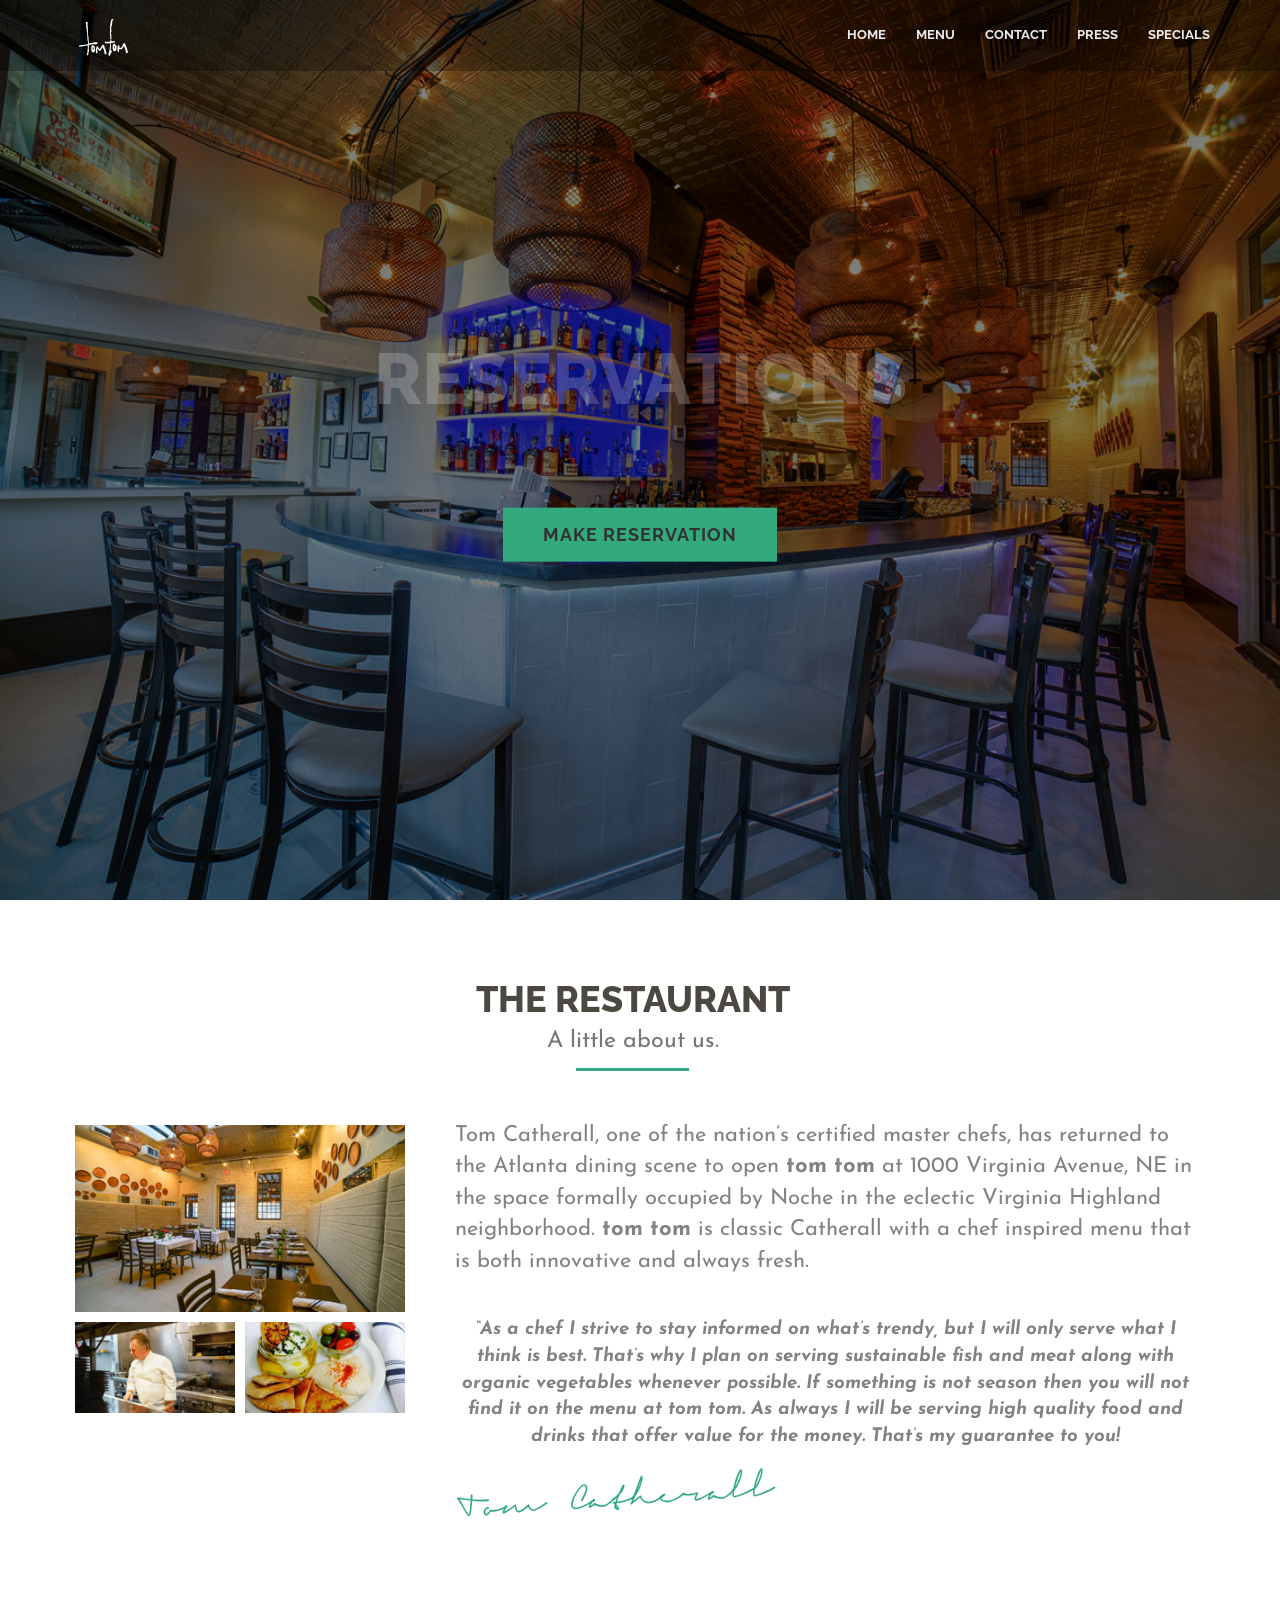
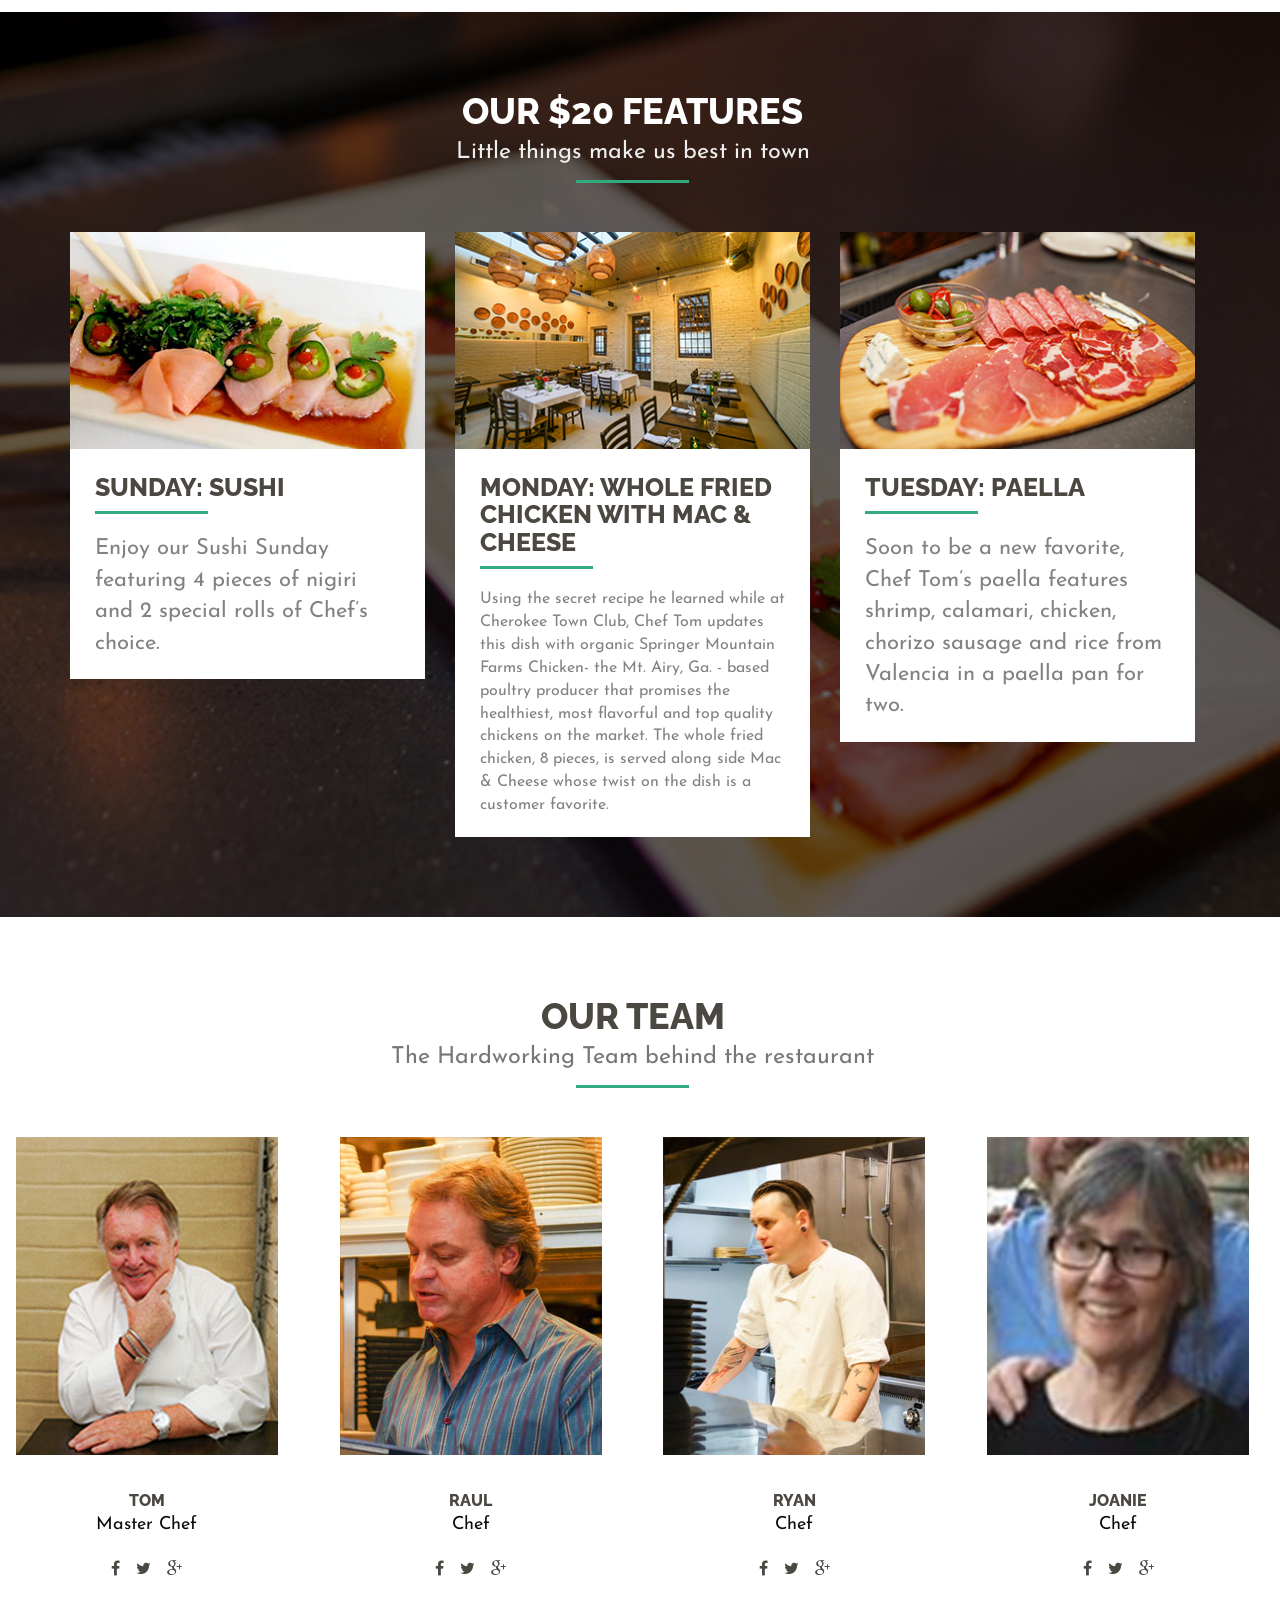
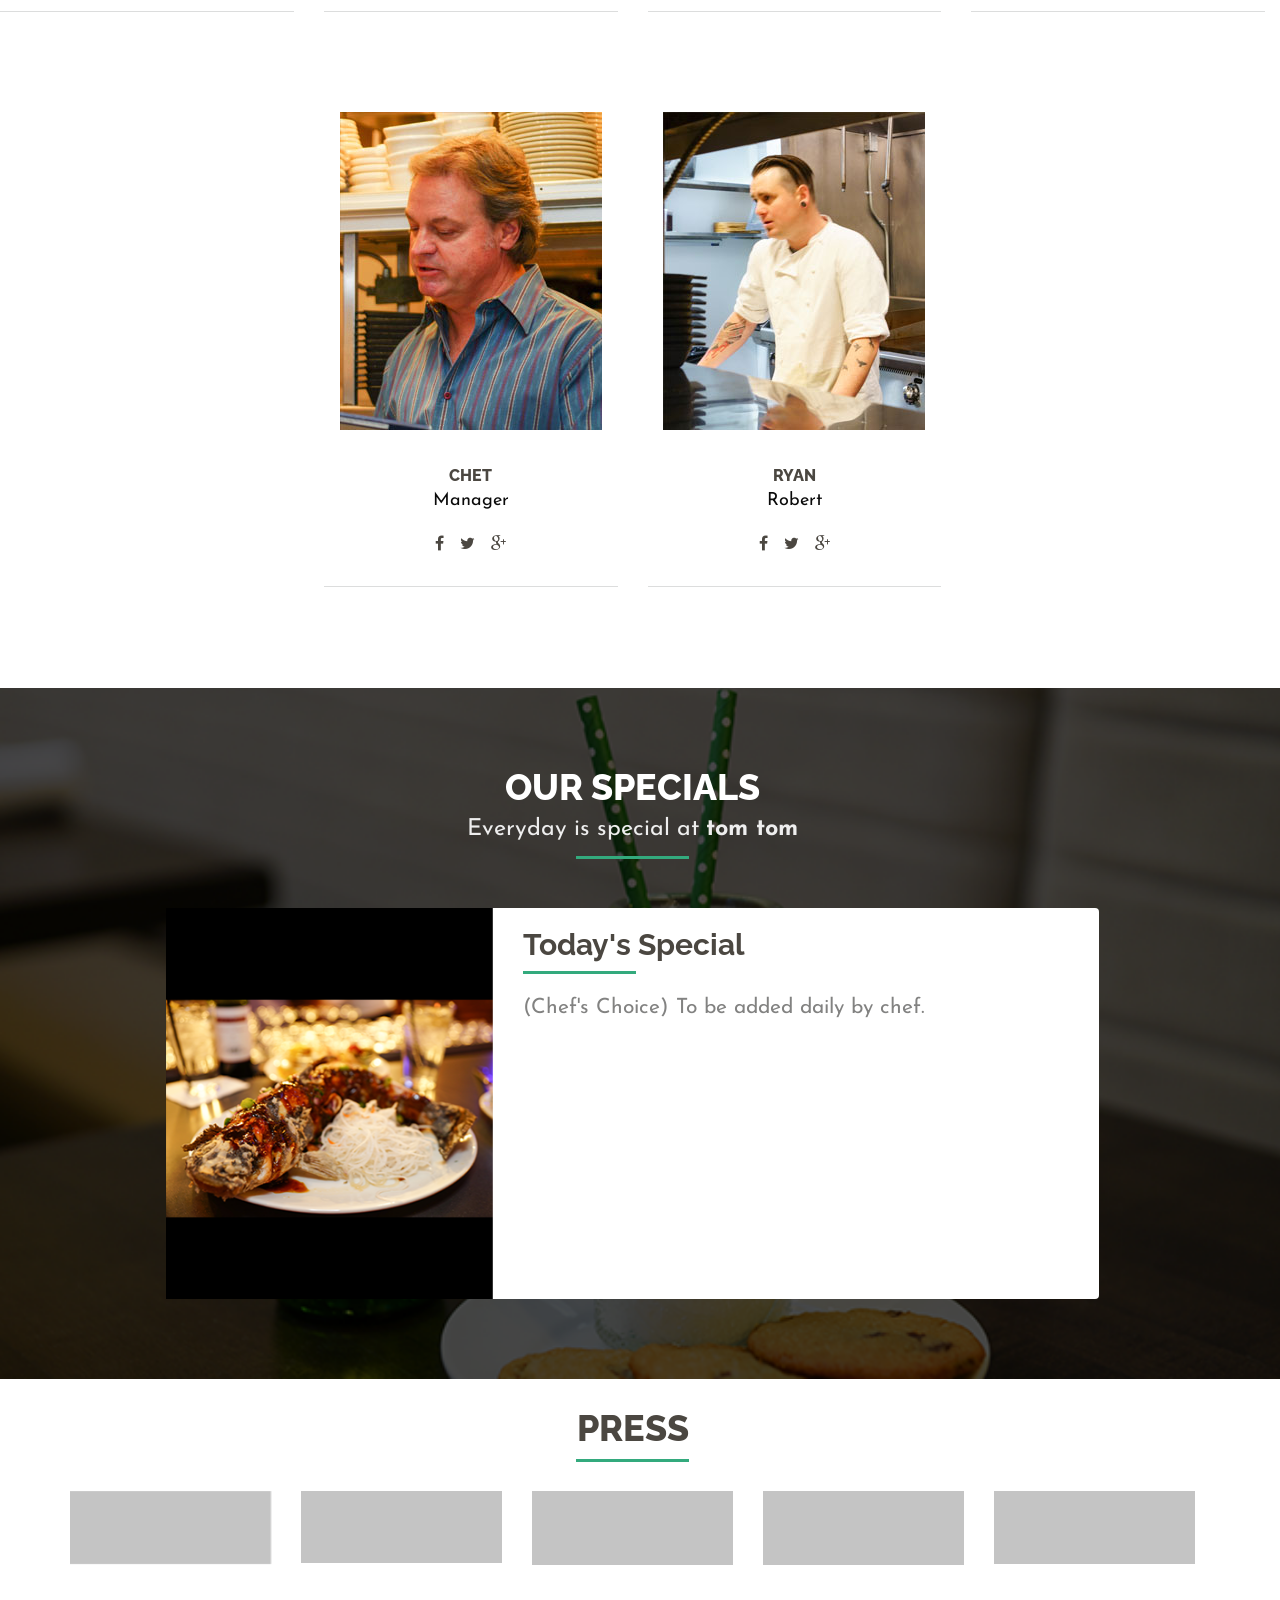
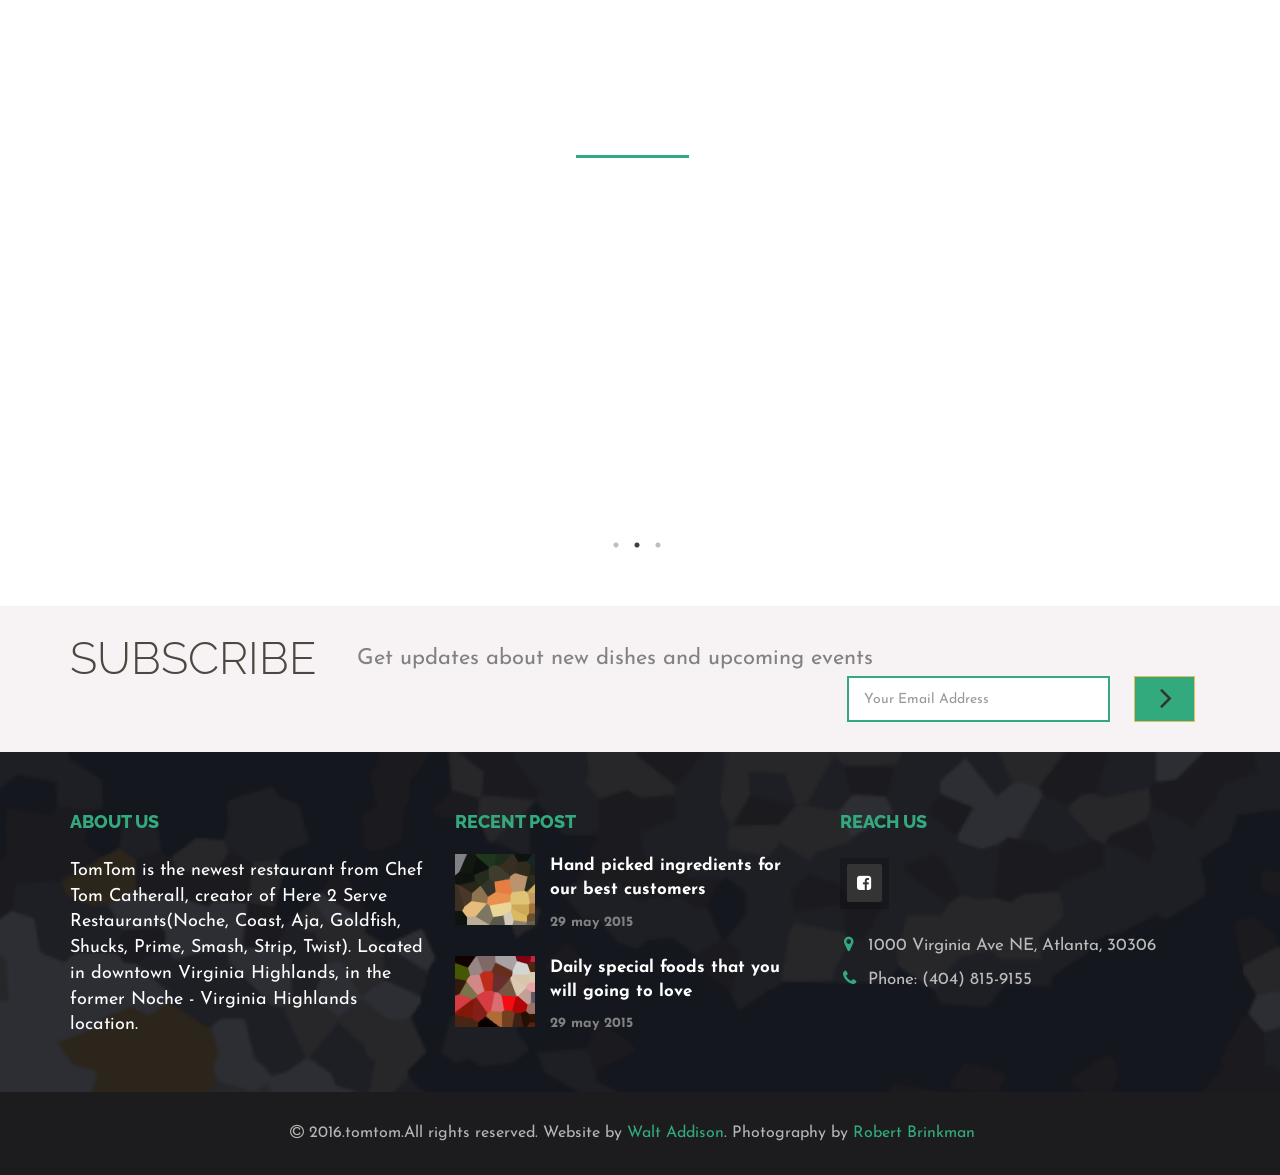
==== index.html @ 2bc8659f "big changes 2/22" ====
<!DOCTYPE html>
<html lang="en">

<head>
    <meta charset="utf-8">
    <title>TomTom | Virginia Highland</title>
    <meta name="author" content="Surjith S M">

    <!-- SEO -->
    <meta name="description" content="Tomato is a Responsive HTML5 Template for Restaurants and food related services.">
    <meta name="keywords" content="tomtom, food, restaurant, atlanta, tomtom virginia highland">

    <!-- Favicons -->
    <link rel="shortcut icon" href="img/favicon.ico">

    <!-- Responsive Tag -->
    <meta name="viewport" content="width=device-width">

    <!-- CSS Files -->

    <link rel="stylesheet" href="css/bootstrap.min.css">
    <link rel="stylesheet" href="css/font-awesome/css/font-awesome.css">
    <link rel="stylesheet" href="css/plugin.css">
    <link rel="stylesheet" href="css/main.css">

    <!--[if lt IE 9]>
            <script src="js/vendor/html5-3.6-respond-1.4.2.min.js"></script>
        <![endif]-->
</head>

<body>
    <!--[if lt IE 8]>
    <p class="browserupgrade">You are using an <strong>outdated</strong> browser. Please <a href="http://browsehappy.com/">upgrade your browser</a> to improve your experience.</p>
<![endif]-->

    <!-- Preloder-->
    <div class="preloder animated">
        <div class="scoket">
            <img src="img/preloader.svg" alt="" />
        </div>
    </div>

    <div class="body">

        <div class="main-wrapper">
            <!-- Navigation-->
            <nav class="navbar navbar-fixed-top">
                <div class="container">
                    <div class="navbar-header">
                        <button type="button" class="navbar-toggle collapsed" data-toggle="collapse" data-target="#navbar" aria-expanded="false" aria-controls="navbar">
                            <span class="sr-only">Toggle navigation</span>
                            <span class="icon-bar"></span>
                            <span class="icon-bar"></span>
                            <span class="icon-bar"></span>
                        </button>
                        <a class="navbar-brand" href="./index.html">
                            <img src="img/nav-logo.png" alt="nav-logo" >
                        </a>
                    </div>
                    <div id="navbar" class="navbar-collapse collapse">
                        <ul class="nav navbar-nav navbar-right">
                            <li class="dropdown">
                                <a href="./index.html" class="dropdown-toggle" data-toggle="dropdown" role="button" aria-haspopup="true" aria-expanded="false">Home</a>
                                
                            </li>
                            <li class="dropdown">
                                <a href="http://www.tomtomrestaurant.com/wp-content/uploads/2016/02/tom-tom-menu.final1_.pdf" class="dropdown-toggle" data-toggle="dropdown" role="button" aria-haspopup="true" aria-expanded="false">Menu</a>
                                
                            </li>
                            <li class="dropdown">
                                
                            <li><a href="./contact.html">Contact</a></li>
                            <li class="dropdown">
                                <a href="http://www.ajc.com" class="dropdown-toggle" data-toggle="dropdown" role="button" aria-haspopup="true" aria-expanded="false">Press</a>
                                <li class="dropdown">
                                <a href="#special" class="dropdown-toggle" data-toggle="dropdown" role="button" aria-haspopup="true" aria-expanded="false">Specials</a>
                                
                            </li>
                                
                            </li>
                          
                        </ul>
                    </div>
                    <!--/.navbar-collapse -->
                </div>
            </nav>

            <!-- Home page-->
            <section class="home">
                <div class="tittle-block">
                    <div class="logo">
                        <a href="./index.html">
                          
                        </a>
                    </div>
                    <h1>Reservations</h1>
                    <h2>Book a table online, or call us at (404)815-9155 today!</h2>
                    <div class="col-md-12">
	                     <div style="border:none;" class="reservation-form wow fadeInUp">
                         
                            <div class="col-md-12 col-sm-12">
                                <div class="reservation-btn">
                                    <a class="btn btn-default btn-lg" role="button">Make Reservation</a>
                                </div>
                            </div>
                        </div>
                            
                    </div>
                   
                    
                    
                    
                </div>
                <div class="scroll-down">
                    <a href="#about">
                        <img src="img/arrow-down.png" alt="down-arrow">
                    </a>
                </div>
            </section>
            
<!-- Reservations page-->
            <section style="display: none;" class="reservation">
                <div class="container">
                    <div class="row">
                        <div class="col-md-12">
                            <div class="page-header wow fadeInDown">
                                <h1>Reservations<small>Book a table online. Leads will reach in your email.</small></h1>
                            </div>
                        </div>
                    </div>
                    <div style="border:none;" class="reservation-form wow fadeInUp">
                         
                            <div class="col-md-12 col-sm-12">
                                <div class="reservation-btn">
                                    <a class="btn btn-default btn-lg" href="http://www.opentable.com/restaurant/213535" role="button">Make Reservation</a>
                                </div>
                            </div>
                        </div>
                    </div>
                    <div class="reservation-footer">
                        <p>You can also call: <strong>(404) 815-9155</strong> to make a reservation.</p>
                        <span></span>
                        <hr>
                    </div>
                </div>
            </section>

            <!-- About page-->
            <section class="about" id="about">
                <div class="container">
                    <div class="row">
                        <div class="col-md-12">
                            <div class="page-header wow fadeInDown">
                                <h1>the restaurant<small>A little about us.</small></h1>
                            </div>
                        </div>
                    </div>
                    <div class="row wow fadeInUp">
                        <div class="col-md-4">
                            <div class="container-fluid">
                                <div class="row">
                                    <div class="col-xs-12 hidden-sm about-photo">
                                        <div class="image-thumb">
                                            <img src="img/thumb1.png" data-mfp-src="img/fullImages/pic1.jpg" class="img-responsive" alt="logo">
                                        </div>
                                    </div>
                                </div>
                                <div class="row">
                                    <div class="col-sm-6 about-photo hidden-xs">
                                        <img src="img/thumb2.png" data-mfp-src="img/fullImages/pic2.jpg" class="img-responsive" alt="logo">
                                    </div>
                                    <div class="col-sm-6 about-photo hidden-xs">
                                        <img src="img/thumb3.png" data-mfp-src="img/fullImages/pic3.jpg" class="img-responsive" alt="logo">
                                    </div>
                                </div>
                            </div>
                        </div>
                        <div class="col-md-8">
                            <p>
                               Tom Catherall, one of the nation’s certified master chefs, has returned to 
							   the Atlanta dining scene to open <strong>tom tom</strong> 
							   at 1000 Virginia Avenue, NE in the space formally occupied by Noche in the eclectic Virginia Highland neighborhood.
                         
							<strong>tom tom</strong> is classic Catherall with a chef inspired menu that is both 
							innovative and always fresh.
                        </p>
                        <br>
                        <p><small><i>
 
							“As a chef I strive to stay informed on what’s trendy, but I will only serve 
							what I think is best. That’s why I plan on serving  sustainable fish and meat 
							along with organic vegetables whenever possible. If something is not 
							season then you will not find it on the menu at tom tom. As always I will 
							be serving high quality food and drinks that offer value for the money. 
							That’s my guarantee to you!</i></small>
                            </p>
                            <img src="img/signature.png" alt="signature">
                        </div>
                    </div>
                </div>
            </section>
			<!-- Our features-->
            <section class="features">
                <div class="container">
                    <div class="row">
                        <div class="col-md-12">
                            <div class="page-header wow fadeInDown">
                                <h1 class="white">Our $20 features<small>Little things make us best in town</small></h1>
                            </div>
                        </div>
                    </div>
                    <div class="row wow fadeInUp">
                        <div class="col-md-4 col-sm-6">
                            <div class="features-tile">
                                <div class="features-img">
                                    <img src="img/thumb5.png" alt="" />
                                </div>
                                <div class="features-content">
                                    <div class="page-header">
                                        <h1>Sunday: Sushi</h1>
                                    </div>
                                    <p>Enjoy our Sushi Sunday featuring 4 pieces of nigiri

and 2 special rolls of Chef’s choice.</p>
                                </div>
                            </div>
                        </div>
                        <div class="col-md-4 col-sm-6">
                            <div class="features-tile">
                                <div class="features-img">
                                    <img src="img/thumb6.png" alt="" />
                                </div>
                                <div class="features-content">
                                    <div class="page-header">
                                        <h1>MONDAY: WHOLE FRIED CHICKEN With 

MAC & CHEESE</h1>
                                    </div>
                                    <p style="font-size: 16px;">Using the secret recipe he learned while at Cherokee Town Club, Chef Tom updates this dish with organic 
Springer Mountain Farms Chicken- the Mt. Airy, Ga. - based poultry producer that promises the healthiest, most flavorful and top 
quality chickens on the market. The whole fried chicken, 8 pieces, is served 
along side Mac & Cheese whose twist on the dish is a customer favorite.</p>
                                </div>
                            </div>
                        </div>
                        <div class="col-md-4 col-sm-6">
                            <div class="features-tile">
                                <div class="features-img">
                                    <img src="img/thumb7.png" alt="" />
                                </div>
                                <div class="features-content">
                                    <div class="page-header">
                                        <h1>TUESDAY: PAELLA</h1>
                                    </div>
                                    <p>Soon to be a new favorite, Chef Tom’s paella
features shrimp, calamari, chicken, chorizo sausage 
and rice from Valencia in a paella pan for two.</p>
                                </div>
                            </div>
                        </div>
                        <div class="col-md-4 col-sm-6 visible-sm">
                            <div class="features-tile">
                                <div class="features-img">
                                    <img src="img/thumb5.png" alt="" />
                                </div>
                                <div class="features-content">
                                    <div class="page-header">
                                        <h1>Serving with love</h1>
                                    </div>
                                    <p>Aenean suscipit vehicula purus quis iaculis. Aliquam nec leo nisi. Nam urna arcu, maximus eget ex nec, consequat pellentesque enim. Aliquam tempor fringilla odio, vel ullamcorper turpis varius eu.</p>
                                </div>
                            </div>
                        </div>
                    </div>
                </div>
            </section>

<!-- Team -->
            <section class="team">
                <div class="container">
                    <div class="row">
                        <div class="col-md-12">
                            <div class="page-header wow fadeInDown">
                                <h1>Our Team<small>The Hardworking Team behind the restaurant</small></h1>
                            </div>
                            
                            </div>
                        </div>
                    </div>
                    <div class="row">
                        <div class="col-md-3 col-sm-6 text-center">
                            <div class="team-staff wow fadeInUp" data-wow-delay="0.2s">
                                <img src="img/team/1.png" class="img-responsive center-block" alt="" />
                                <h4>Tom</h4>
                                <p>Master Chef</p>
                                <ul class="team-social">
                                    <li><a href="http://www.facebook.com"><i class="fa fa-facebook"></i></a></li>
                                    <li><a href="http://www.twitter.com"><i class="fa fa-twitter"></i></a></li>
                                    <li><a href="http://plus.google.com"><i class="fa fa-google-plus"></i></a></li>
                                </ul>
                            </div>
                        </div>
                        <div class="col-md-3 col-sm-6 text-center">
                            <div class="team-staff wow fadeInUp" data-wow-delay="0.4s">
                                <img src="img/team/2.png" class="img-responsive center-block" alt="" />
                                <h4>Raul</h4>
                                <p>Chef</p>
                                <ul class="team-social">
                                    <li><a href="http://www.facebook.com"><i class="fa fa-facebook"></i></a></li>
                                    <li><a href="http://www.twitter.com"><i class="fa fa-twitter"></i></a></li>
                                    <li><a href="http://plus.google.com"><i class="fa fa-google-plus"></i></a></li>
                                </ul>
                            </div>
                        </div>
                        <div class="col-md-3 col-sm-6 text-center">
                            <div class="team-staff wow fadeInUp" data-wow-delay="0.6s">
                                <img src="img/team/3.png" class="img-responsive center-block" alt="" />
                                <h4>Ryan</h4>
                                <p>Chef</p>
                                <ul class="team-social">
                                    <li><a href="http://www.facebook.com"><i class="fa fa-facebook"></i></a></li>
                                    <li><a href="http://www.twitter.com"><i class="fa fa-twitter"></i></a></li>
                                    <li><a href="http://plus.google.com"><i class="fa fa-google-plus"></i></a></li>
                                </ul>
                            </div>
                        </div>
                        
                        <div class="col-md-3 col-sm-6 text-center">
                            <div class="team-staff wow fadeInUp" data-wow-delay="0.8s">
                                <img src="img/team/4.png" class="img-responsive center-block" alt="" />
                                <h4>Joanie</h4>
                                <p>Chef</p>
                                <ul class="team-social">
                                    <li><a href="http://www.facebook.com"><i class="fa fa-facebook"></i></a></li>
                                    <li><a href="http://www.twitter.com"><i class="fa fa-twitter"></i></a></li>
                                    <li><a href="http://plus.google.com"><i class="fa fa-google-plus"></i></a></li>
                                </ul>
                            </div>
                        </div>
                    </div>
                </div>
            </section>
             <!-- Team -->
            <section class="team">
                <div class="container">
                    <div class="row">
                        
                            
                        </div>
                    </div>
                    <div class="row">
                        <div  class="col-md-3 col-sm-6 text-center">
                            <div style="display:none;" class="team-staff wow fadeInUp" data-wow-delay="0.2s">
                                
                                <h4></h4>
                                <p></p>
                              
                            </div>
                        </div>
                        <div class="col-md-3 col-sm-6 text-center">
                            <div class="team-staff wow fadeInUp" data-wow-delay="0.4s">
                                <img src="img/team/2.png" class="img-responsive center-block" alt="" />
                                <h4>Chet</h4>
                                <p>Manager</p>
                                <ul class="team-social">
                                    <li><a href="http://www.facebook.com"><i class="fa fa-facebook"></i></a></li>
                                    <li><a href="http://www.twitter.com"><i class="fa fa-twitter"></i></a></li>
                                    <li><a href="http://plus.google.com"><i class="fa fa-google-plus"></i></a></li>
                                </ul>
                            </div>
                        </div>
                        <div class="col-md-3 col-sm-6 text-center">
                            <div class="team-staff wow fadeInUp" data-wow-delay="0.6s">
                                <img src="img/team/3.png" class="img-responsive center-block" alt="" />
                                <h4>Ryan</h4>
                                <p>Robert</p>
                                <ul class="team-social">
                                    <li><a href="http://www.facebook.com"><i class="fa fa-facebook"></i></a></li>
                                    <li><a href="http://www.twitter.com"><i class="fa fa-twitter"></i></a></li>
                                    <li><a href="http://plus.google.com"><i class="fa fa-google-plus"></i></a></li>
                                </ul>
                            </div>
                        </div>
                        <div class="row">
                        <div  class="col-md-3 col-sm-6 text-center">
                            <div style="display:none;" class="team-staff wow fadeInUp" data-wow-delay="0.2s">
                                
                                <h4></h4>
                                <p></p>
                              
                            </div>
                        </div>
                    </div>
                </div>
            </section>




            <!-- Today's special page-->
            <section class="special">
                <div class="container">
                    <div class="row">
                        <div class="col-md-12">
                            <div class="page-header wow fadeInDown">
                                <h1 class="white">Our Specials<small>Everyday is special at <strong>tom tom</strong></small></h1>
                            </div>
                        </div>
                    </div>
                    <div class="row wow fadeInUp">
                        <div class="col-md-offset-1 col-md-10">
                            <div class="flexslider special-slider">
                                <ul class="slides">
                                    <li>
                                        <div class="slider-img">
                                            <img src="img/thumb4.png" alt="" />
                                        </div>
                                        <div class="slider-content">
                                            <div class="page-header">
                                                <h1>Catch It If You Can</h1>
                                            </div>
                                            <p>back by popular demand, is our 'Catch It If You Can' Whole Sizzling Catfish made famous at TomTom in 
Lenox Square.</p>
                                            
                                        </div>
                                    </li>
                                    <li>
                                        <div class="slider-img">
                                            <img src="img/thumb4.png" alt="" />
                                        </div>
                                        <div class="slider-content">
                                            <div class="page-header">
                                                <h1>Today's Special</h1>
                                            </div>
                                            <p>(Chef's Choice) To be added daily by chef.</p>
                                            
                                        </div>
                                    </li>
                                    <li>
                                        <div class="slider-img">
                                            <img src="img/thumb4.png" alt="" />
                                        </div>
                                        <div class="slider-content">
                                            <div class="page-header">
                                                <h1>Sweet Treats</h1>
                                            </div>
                                            <p>our longtime pastry Chef Joanie Trotochaud sweetens the end of every meal with her hand-selected deserts, which change daily. In addition, 
each check is served with her house-made chocolate chip cookies and milk.</p>                                            
                                        </div>
                                    </li>
                                </ul>
                                
                                </div>
                            </div>
                        </div>
                    </div>
                </div>
            </section>
            
                                                  <!-- menu-->
            <section style="display:none;" class="menu">
                <div class="container">
                    <div class="row">
                        <div class="col-md-12">
                           
                        </div>
                    </div>
                    <div class="food-menu wow fadeInUp">
                        <div class="row">
                            <div class="col-md-12">
                                <div class="menu-tags">
                                    <span data-filter="*" class="tagsort-active">All</span>
                                    <span data-filter=".starter">starters</span>
                                    <span data-filter=".breakfast">breakfast</span>
                                    <span data-filter=".lunch">lunch</span>
                                    <span data-filter=".dinner">dinner</span>
                                    <span data-filter=".desserts">desserts</span>
                                </div>
                            </div>
                        </div>
                        <div class="row menu-items">
                            <div class="menu-item col-sm-6 col-xs-12 starter dinner desserts">
                                <div class="clearfix menu-wrapper">
                                    <h4>English asparagus</h4>
                                    <span class="price">$14.95</span>
                                    <div class="dotted-bg"></div>
                                </div>
                                <p>pellentesque enim. Aliquam tempor</p>
                            </div>
                            <div class="menu-item col-sm-6 col-xs-12 starter">
                                <div class="clearfix menu-wrapper">
                                    <h4>English asparagus</h4>
                                    <span class="price">$14.95</span>
                                    <div class="dotted-bg"></div>
                                </div>
                                <p>pellentesque enim. Aliquam tempor</p>
                            </div>
                            <div class="menu-item col-sm-6 col-xs-12 breakfast desserts starter">
                                <div class="clearfix menu-wrapper">
                                    <h4>English asparagus</h4>
                                    <span class="price">$14.95</span>
                                    <div class="dotted-bg"></div>
                                </div>
                                <p>pellentesque enim. Aliquam tempor</p>
                            </div>
                            <div class="menu-item col-sm-6 col-xs-12 breakfast">
                                <div class="clearfix menu-wrapper">
                                    <h4>English asparagus</h4>
                                    <span class="price">$14.95</span>
                                    <div class="dotted-bg"></div>
                                </div>
                                <p>pellentesque enim. Aliquam tempor</p>
                            </div>
                            <div class="menu-item col-sm-6 col-xs-12 lunch starter breakfast">
                                <div class="clearfix menu-wrapper">
                                    <h4>English asparagus</h4>
                                    <span class="price">$14.95</span>
                                    <div class="dotted-bg"></div>
                                </div>
                                <p>pellentesque enim. Aliquam tempor</p>
                            </div>
                            <div class="menu-item col-sm-6 col-xs-12 lunch">
                                <div class="clearfix menu-wrapper">
                                    <h4>English asparagus</h4>
                                    <span class="price">$14.95</span>
                                    <div class="dotted-bg"></div>
                                </div>
                                <p>pellentesque enim. Aliquam tempor</p>
                            </div>
                            <div class="menu-item col-sm-6 col-xs-12 dinner breakfast lunch">
                                <div class="clearfix menu-wrapper">
                                    <h4>English asparagus</h4>
                                    <span class="price">$14.95</span>
                                    <div class="dotted-bg"></div>
                                </div>
                                <p>pellentesque enim. Aliquam tempor</p>
                            </div>
                            <div class="menu-item col-sm-6 col-xs-12 dinner">
                                <div class="clearfix menu-wrapper">
                                    <h4>English asparagus</h4>
                                    <span class="price">$14.95</span>
                                    <div class="dotted-bg"></div>
                                </div>
                                <p>pellentesque enim. Aliquam tempor</p>
                            </div>
                            <div class="menu-item col-sm-6 col-xs-12 desserts lunch dinner">
                                <div class="clearfix menu-wrapper">
                                    <h4>English asparagus</h4>
                                    <span class="price">$14.95</span>
                                    <div class="dotted-bg"></div>
                                </div>
                                <p>pellentesque enim. Aliquam tempor</p>
                            </div>
                            <div class="menu-item col-sm-6 col-xs-12 desserts">
                                <div class="clearfix menu-wrapper">
                                    <h4>English asparagus</h4>
                                    <span class="price">$14.95</span>
                                    <div class="dotted-bg"></div>
                                </div>
                                <p>pellentesque enim. Aliquam tempor</p>
                            </div>
                        </div>
                        <div class="row">
                            <div class="col-md-12">
                                <div class="menu-btn">
                                    <a class="btn btn-default btn-lg" href="http://www.tomtomrestaurant.com/wp-content/uploads/2016/02/tom-tom-menu.final1_.pdf" role="button">Explore our menu</a>
                                </div>
                            </div>
                        </div>
                    </div>
                </div>
            </section>

            <!-- Trusted BY-->
            <section class="trusted">
                <div class="container">
                    <div class="row">
                        <div class="col-md-12">
                            <div class="page-header wow fadeInDown">
                                <h1>Press</h1>
                            </div>
                        </div>
                    </div>
                    <div class="row wow fadeInUp">
                        <div class="col-md-12">
                            <div class="trusted-sponsors">

                                <img src="img/sponsor/foodsquare.png" alt="sponsors">

                                <img src="img/sponsor/opentable.png" alt="sponsors">

                                <img src="img/sponsor/tripadvisor.png" alt="sponsors">

                                <img src="img/sponsor/zomato.png" alt="sponsors">

                                <img src="img/sponsor/foodsquare.png" alt="sponsors">

                                <img src="img/sponsor/opentable.png" alt="sponsors">

                                <img src="img/sponsor/tripadvisor.png" alt="sponsors">

                                <img src="img/sponsor/zomato.png" alt="sponsors">

                            </div>
                        </div>
                    </div>
                </div>

                <!-- Quotes section-->
                <div class="trusted-quote">
                    <div class="container">
                        <div class="row">
                            <div class="col-md-offset-1 col-md-10">
                                <div class="trusted-slider">
	                                 <div class="page-header wow fadeInDown">
                                <h1 style="color:white !important;">Talk of the Town</h1>
                            </div>
                                    <ul class="slides">
                                        <li>
                                            <img src="img/quote.png" alt="quote">
                                            <p class="quote-body">Welcome back Chef, Chet, Robert, Joanie, Ryan and crew. Your culinary presence in Atlanta has been missed.

</p>
                                            <p class="quote-author">David S., <span>Facebook Review</span></p>
                                        </li>
                                        <li>
                                            <img src="img/quote.png" alt="quote">
                                            <p class="quote-body">Homemade Mac burger that reminds you why you liked the Big Mac, and why you're glad you're not eating the one from McDonalds. Think local, all made on-site, in season, and true-to-description flavor profiles.</p>
                                            <p class="quote-author">Carmen C., <span>Facebook Review</span></p>
                                        </li>
                                        <li>
                                            <img src="img/quote.png" alt="quote">
                                            <p class="quote-body">Loved the food.! A little bit of everything, must try the Mexican steak!</p>
                                            <p class="quote-author">Katrina H., <span>Facebook Review</span></p>
                                        </li>
                                    </ul>
                                </div>
                            </div>
                        </div>
                    </div>
                </div>
            </section>

           

            <!-- subscribe -->
            <section class="subscribe">
                <div class="container">
                    <div class="row">
                        <div class="col-md-12">
                            <h1>Subscribe</h1>
                            <p>Get updates about new dishes and upcoming events</p>
                            <form class="form-inline" action="php/subscribe.php" id="invite" method="POST">
                                <div class="form-group">
                                    <input class="e-mail form-control" name="email" id="address" type="email" placeholder="Your Email Address" required>
                                </div>
                                <button type="submit" class="btn btn-default">
                                    <i class="fa fa-angle-right"></i>
                                </button>
                            </form>
                        </div>
                    </div>
                </div>
            </section>

            <!-- Footer-->
            <section class="footer">
                <div class="container">
                    <div class="row">
                        <div class="col-md-4 col-sm-12">
                            <h1>About us</h1>
                            <p>TomTom is the newest restaurant from Chef Tom Catherall, creator of Here 2 Serve Restaurants(Noche, Coast, Aja, Goldfish, Shucks, Prime, Smash, Strip, Twist). Located in downtown Virginia Highlands, in the former Noche - Virginia Highlands location.</p>
                           
                        </div>
                        <div class="col-md-4  col-sm-6">
                            <h1>Recent post</h1>
                            <div class="footer-blog clearfix">
                                <a href="./blog_right_sidebar.html">
                                    <img src="img/thumb8.png" class="img-responsive footer-photo" alt="blog photos">
                                    <p class="footer-blog-text">Hand picked ingredients for our best customers</p>
                                    <p class="footer-blog-date">29 may 2015</p>
                                </a>
                            </div>
                            <div class="footer-blog clearfix last">
                                <a href="./blog_right_sidebar.html">
                                    <img src="img/thumb9.png" class="img-responsive footer-photo" alt="blog photos">
                                    <p class="footer-blog-text">Daily special foods that you will going to love</p>
                                    <p class="footer-blog-date">29 may 2015</p>
                                </a>
                            </div>
                        </div>

                        <div class="col-md-4  col-sm-6">
                            <h1>Reach us</h1>
                            <div class="footer-social-icons">
                                <a href="http://www.facebook.com/tomtomatl/">
                                    <i class="fa fa-facebook-square"></i>
                             
                                </a>
                            </div>
                            <div class="footer-address">
                                <p><i class="fa fa-map-marker"></i>1000 Virginia Ave NE, Atlanta, 30306</p>
                                <p><i class="fa fa-phone"></i>Phone: (404) 815-9155</p>
                            
                            </div>
                        </div>
                    </div>
                </div>

                <!-- Footer - Copyright -->
                <div class="footer-copyrights">
                    <div class="container">
                        <div class="row">
                            <div class="col-md-12">
                                <p><i class="fa fa-copyright"></i> 2016.tomtom.All rights reserved. Website by <a href="https://www.linkedin.com/in/waltaddison">Walt Addison</a>. Photography by <a href="https://www.linkedin.com/in/robertthomasbrinkman">Robert Brinkman</a></p>
                            </div>
                        </div>
                    </div>
                </div>
            </section>
        </div>

    </div>

    <!-- Javascript -->
    <script src="js/vendor/jquery-1.11.2.min.js"></script>
    <script src="js/vendor/bootstrap.min.js"></script>
    <script src="js/vendor/jquery.flexslider-min.js"></script>
    <script src="js/vendor/spectragram.js"></script>
    <script src="js/vendor/owl.carousel.min.js"></script>
    <script src="js/vendor/velocity.min.js"></script>
    <script src="js/vendor/velocity.ui.min.js"></script>
    <script src="js/vendor/bootstrap-datepicker.min.js"></script>
    <script src="js/vendor/bootstrap-clockpicker.min.js"></script>
    <script src="js/vendor/jquery.magnific-popup.min.js"></script>
    <script src="js/vendor/isotope.pkgd.min.js"></script>
    <script src="js/vendor/slick.min.js"></script>
    <script src="js/vendor/wow.min.js"></script>
    <script src="js/animation.js"></script>
    <script src="js/vendor/vegas/vegas.min.js"></script>
    <script src="js/vendor/jquery.mb.YTPlayer.js"></script>
    <script src="js/vendor/jquery.stellar.js"></script>
    <script src="js/vendor/mc/jquery.ketchup.all.min.js"></script>
    <script src="js/vendor/mc/main.js"></script>
    <script src="js/vendor/validate.js"></script>
    <script src="js/reservation.js"></script>
    <!-- Main JS -->
    <script src="js/main.js"></script>

</body>

</html>
---- css/plugin.css ----
/*
 * jQuery FlexSlider v2.5.0
 * http://www.woothemes.com/flexslider/
 *
 * Copyright 2012 WooThemes
 * Free to use under the GPLv2 and later license.
 * http://www.gnu.org/licenses/gpl-2.0.html
 *
 * Contributing author: Tyler Smith (@mbmufffin)
 * 
 */


/* ====================================================================================================================
 * FONT-FACE
 * ====================================================================================================================*/

@font-face {
    font-family: 'flexslider-icon';
    src: url('../fonts/flexslider-icon.eot');
    src: url('../fonts/flexslider-icon.eot?#iefix') format('embedded-opentype'), url('../fonts/flexslider-icon.woff') format('woff'), url('../fonts/flexslider-icon.ttf') format('truetype'), url('../fonts/flexslider-icon.svg#flexslider-icon') format('svg');
    font-weight: normal;
    font-style: normal;
}


/* ====================================================================================================================
 * RESETS
 * ====================================================================================================================*/

.flex-container a:hover,
.flex-slider a:hover,
.flex-container a:focus,
.flex-slider a:focus {
    outline: none;
}

.slides,
.slides > li,
.flex-control-nav,
.flex-direction-nav {
    margin: 0;
    padding: 0;
    list-style: none;
}

.flex-pauseplay span {
    text-transform: capitalize;
}


/* ====================================================================================================================
 * BASE STYLES
 * ====================================================================================================================*/

.flexslider {
    margin: 0;
    padding: 0;
}

.flexslider .slides > li {
    display: none;
    -webkit-backface-visibility: hidden;
}

.flexslider .slides img {
    width: 100%;
    display: block;
}

.flexslider .slides:after {
    content: "\0020";
    display: block;
    clear: both;
    visibility: hidden;
    line-height: 0;
    height: 0;
}

html[xmlns] .flexslider .slides {
    display: block;
}

* html .flexslider .slides {
    height: 1%;
}

.no-js .flexslider .slides > li:first-child {
    display: block;
}


/* ====================================================================================================================
 * DEFAULT THEME
 * ====================================================================================================================*/

.flexslider {
    background: #ffffff;
    border: 4px solid #ffffff;
    position: relative;
    zoom: 1;
    -webkit-border-radius: 4px;
    -moz-border-radius: 4px;
    border-radius: 4px;
    -webkit-box-shadow: '' 0 1px 4px rgba(0, 0, 0, 0.2);
    -moz-box-shadow: '' 0 1px 4px rgba(0, 0, 0, 0.2);
    -o-box-shadow: '' 0 1px 4px rgba(0, 0, 0, 0.2);
    box-shadow: '' 0 1px 4px rgba(0, 0, 0, 0.2);
}

.flexslider .slides {
    zoom: 1;
}

.flexslider .slides img {
    height: auto;
}

.flex-viewport {
    max-height: 2000px;
    -webkit-transition: all 1s ease;
    -moz-transition: all 1s ease;
    -ms-transition: all 1s ease;
    -o-transition: all 1s ease;
    transition: all 1s ease;
}

.loading .flex-viewport {
    max-height: 300px;
}

.carousel li {
    margin-right: 5px;
}

.flex-direction-nav {
    *height: 0;
}

.flex-direction-nav a {
    text-decoration: none;
    display: block;
    width: 40px;
    height: 40px;
    margin: -20px 0 0;
    position: absolute;
    top: 50%;
    z-index: 10;
    overflow: hidden;
    opacity: 0!important;
    visibility: hidden;
    cursor: pointer;
    color: rgba(0, 0, 0, 0.8);
    text-shadow: 1px 1px 0 rgba(255, 255, 255, 0.3);
    -webkit-transition: all 0.3s ease-in-out;
    -moz-transition: all 0.3s ease-in-out;
    -ms-transition: all 0.3s ease-in-out;
    -o-transition: all 0.3s ease-in-out;
    transition: all 0.3s ease-in-out;
}

.flex-direction-nav a:before {
    font-family: "flexslider-icon";
    font-size: 40px;
    display: inline-block;
    content: '\f001';
    color: rgba(0, 0, 0, 0.8);
    text-shadow: 1px 1px 0 rgba(255, 255, 255, 0.3);
}

.flex-direction-nav a.flex-next:before {
    content: '\f002';
}

.flex-direction-nav .flex-prev {
    left: -50px;
}

.flex-direction-nav .flex-next {
    right: -50px;
    text-align: right;
}

.flexslider:hover .flex-direction-nav .flex-prev {
    opacity: 0.7;
    left: 10px;
}

.flexslider:hover .flex-direction-nav .flex-prev:hover {
    opacity: 1;
}

.flexslider:hover .flex-direction-nav .flex-next {
    opacity: 0.7;
    right: 10px;
}

.flexslider:hover .flex-direction-nav .flex-next:hover {
    opacity: 1;
}

.flex-direction-nav .flex-disabled {
    opacity: 0!important;
    filter: alpha(opacity=0);
    cursor: default;
}

.flex-pauseplay a {
    display: block;
    width: 20px;
    height: 20px;
    position: absolute;
    bottom: 5px;
    left: 10px;
    opacity: 0.8;
    z-index: 10;
    overflow: hidden;
    cursor: pointer;
    color: #000;
}

.flex-pauseplay a:before {
    font-family: "flexslider-icon";
    font-size: 20px;
    display: inline-block;
    content: '\f004';
}

.flex-pauseplay a:hover {
    opacity: 1;
}

.flex-pauseplay a.flex-play:before {
    content: '\f003';
}

.flex-control-nav {
    width: 100%;
    position: absolute;
    bottom: -40px;
    text-align: center;
}

.flex-control-nav li {
    margin: 0 6px;
    display: inline-block;
    zoom: 1;
    *display: inline;
}

.flex-control-paging li a {
    width: 11px;
    height: 11px;
    display: block;
    background: #666;
    background: rgba(0, 0, 0, 0.5);
    cursor: pointer;
    text-indent: -9999px;
    -webkit-box-shadow: inset 0 0 3px rgba(0, 0, 0, 0.3);
    -moz-box-shadow: inset 0 0 3px rgba(0, 0, 0, 0.3);
    -o-box-shadow: inset 0 0 3px rgba(0, 0, 0, 0.3);
    box-shadow: inset 0 0 3px rgba(0, 0, 0, 0.3);
    -webkit-border-radius: 20px;
    -moz-border-radius: 20px;
    border-radius: 20px;
}

.flex-control-paging li a:hover {
    background: #333;
    background: rgba(0, 0, 0, 0.7);
}

.flex-control-paging li a.flex-active {
    background: #000;
    background: rgba(0, 0, 0, 0.9);
    cursor: default;
}

.flex-control-thumbs {
    margin: 5px 0 0;
    position: static;
    overflow: hidden;
}

.flex-control-thumbs li {
    width: 25%;
    float: left;
    margin: 0;
}

.flex-control-thumbs img {
    width: 100%;
    height: auto;
    display: block;
    opacity: .7;
    cursor: pointer;
    -webkit-transition: all 1s ease;
    -moz-transition: all 1s ease;
    -ms-transition: all 1s ease;
    -o-transition: all 1s ease;
    transition: all 1s ease;
}

.flex-control-thumbs img:hover {
    opacity: 1;
}

.flex-control-thumbs .flex-active {
    opacity: 1;
    cursor: default;
}


/* ====================================================================================================================
 * RESPONSIVE
 * ====================================================================================================================*/

@media screen and (max-width: 860px) {
    .flex-direction-nav .flex-prev {
        opacity: 1;
        left: 10px;
    }
    .flex-direction-nav .flex-next {
        opacity: 1;
        right: 10px;
    }
}


/* 
 *  Owl Carousel - Animate Plugin
 */

.owl-carousel .animated {
    -webkit-animation-duration: 1000ms;
    animation-duration: 1000ms;
    -webkit-animation-fill-mode: both;
    animation-fill-mode: both;
}

.owl-carousel .owl-animated-in {
    z-index: 0;
}

.owl-carousel .owl-animated-out {
    z-index: 1;
}

.owl-carousel .fadeOut {
    -webkit-animation-name: fadeOut;
    animation-name: fadeOut;
}

@-webkit-keyframes fadeOut {
    0% {
        opacity: 1;
    }
    100% {
        opacity: 0;
    }
}

@keyframes fadeOut {
    0% {
        opacity: 1;
    }
    100% {
        opacity: 0;
    }
}


/* 
 *  Owl Carousel - Auto Height Plugin
 */

.owl-height {
    -webkit-transition: height 500ms ease-in-out;
    -moz-transition: height 500ms ease-in-out;
    -ms-transition: height 500ms ease-in-out;
    -o-transition: height 500ms ease-in-out;
    transition: height 500ms ease-in-out;
}


/* 
 *  Core Owl Carousel CSS File
 */

.owl-carousel {
    display: none;
    width: 100%;
    -webkit-tap-highlight-color: transparent;
    /* position relative and z-index fix webkit rendering fonts issue */
    position: relative;
    z-index: 1;
}

.owl-carousel .owl-stage {
    position: relative;
    -ms-touch-action: pan-Y;
}

.owl-carousel .owl-stage:after {
    content: ".";
    display: block;
    clear: both;
    visibility: hidden;
    line-height: 0;
    height: 0;
}

.owl-carousel .owl-stage-outer {
    position: relative;
    overflow: hidden;
    /* fix for flashing background */
    -webkit-transform: translate3d(0px, 0px, 0px);
}

.owl-carousel .owl-controls .owl-nav .owl-prev,
.owl-carousel .owl-controls .owl-nav .owl-next,
.owl-carousel .owl-controls .owl-dot {
    cursor: pointer;
    cursor: hand;
    -webkit-user-select: none;
    -khtml-user-select: none;
    -moz-user-select: none;
    -ms-user-select: none;
    user-select: none;
}

.owl-carousel.owl-loaded {
    display: block;
}

.owl-carousel.owl-loading {
    opacity: 0;
    display: block;
}

.owl-carousel.owl-hidden {
    opacity: 0;
}

.owl-carousel .owl-refresh .owl-item {
    display: none;
}

.owl-carousel .owl-item {
    position: relative;
    min-height: 1px;
    float: left;
    -webkit-backface-visibility: hidden;
    -webkit-tap-highlight-color: transparent;
    -webkit-touch-callout: none;
    -webkit-user-select: none;
    -moz-user-select: none;
    -ms-user-select: none;
    user-select: none;
}

.owl-carousel .owl-item img {
    display: block;
    width: 100%;
    -webkit-transform-style: preserve-3d;
}

.owl-carousel.owl-text-select-on .owl-item {
    -webkit-user-select: auto;
    -moz-user-select: auto;
    -ms-user-select: auto;
    user-select: auto;
}

.owl-carousel .owl-grab {
    cursor: move;
    cursor: -webkit-grab;
    cursor: -o-grab;
    cursor: -ms-grab;
    cursor: grab;
}

.owl-carousel.owl-rtl {
    direction: rtl;
}

.owl-carousel.owl-rtl .owl-item {
    float: right;
}


/* No Js */

.no-js .owl-carousel {
    display: block;
}


/* 
 *  Owl Carousel - Lazy Load Plugin
 */

.owl-carousel .owl-item .owl-lazy {
    opacity: 0;
    -webkit-transition: opacity 400ms ease;
    -moz-transition: opacity 400ms ease;
    -ms-transition: opacity 400ms ease;
    -o-transition: opacity 400ms ease;
    transition: opacity 400ms ease;
}

.owl-carousel .owl-item img {
    transform-style: preserve-3d;
}


/* 
 *  Owl Carousel - Video Plugin
 */

.owl-carousel .owl-video-wrapper {
    position: relative;
    height: 100%;
    background: #000;
}

.owl-carousel .owl-video-play-icon {
    position: absolute;
    height: 80px;
    width: 80px;
    left: 50%;
    top: 50%;
    margin-left: -40px;
    margin-top: -40px;
    background: url("owl.video.play.png") no-repeat;
    cursor: pointer;
    z-index: 1;
    -webkit-backface-visibility: hidden;
    -webkit-transition: scale 100ms ease;
    -moz-transition: scale 100ms ease;
    -ms-transition: scale 100ms ease;
    -o-transition: scale 100ms ease;
    transition: scale 100ms ease;
}

.owl-carousel .owl-video-play-icon:hover {
    -webkit-transition: scale(1.3, 1.3);
    -moz-transition: scale(1.3, 1.3);
    -ms-transition: scale(1.3, 1.3);
    -o-transition: scale(1.3, 1.3);
    transition: scale(1.3, 1.3);
}

.owl-carousel .owl-video-playing .owl-video-tn,
.owl-carousel .owl-video-playing .owl-video-play-icon {
    display: none;
}

.owl-carousel .owl-video-tn {
    opacity: 0;
    height: 100%;
    background-position: center center;
    background-repeat: no-repeat;
    -webkit-background-size: contain;
    -moz-background-size: contain;
    -o-background-size: contain;
    background-size: contain;
    -webkit-transition: opacity 400ms ease;
    -moz-transition: opacity 400ms ease;
    -ms-transition: opacity 400ms ease;
    -o-transition: opacity 400ms ease;
    transition: opacity 400ms ease;
}

.owl-carousel .owl-video-frame {
    position: relative;
    z-index: 1;
}


/*!
 * Datepicker for Bootstrap v1.4.0 (https://github.com/eternicode/bootstrap-datepicker)
 *
 * Copyright 2012 Stefan Petre
 * Improvements by Andrew Rowls
 * Licensed under the Apache License v2.0 (http://www.apache.org/licenses/LICENSE-2.0)
 */

.datepicker {
    padding: 4px;
    border-radius: 4px;
    direction: ltr
}

.datepicker-inline {
    width: 220px
}

.datepicker.datepicker-rtl {
    direction: rtl
}

.datepicker.datepicker-rtl table tr td span {
    float: right
}

.datepicker-dropdown {
    top: 0;
    left: 0
}

.datepicker-dropdown:before {
    content: '';
    display: inline-block;
    border-left: 7px solid transparent;
    border-right: 7px solid transparent;
    border-bottom: 7px solid #ccc;
    border-top: 0;
    border-bottom-color: rgba(0, 0, 0, .2);
    position: absolute
}

.datepicker-dropdown:after {
    content: '';
    display: inline-block;
    border-left: 6px solid transparent;
    border-right: 6px solid transparent;
    border-bottom: 6px solid #fff;
    border-top: 0;
    position: absolute
}

.datepicker-dropdown.datepicker-orient-left:before {
    left: 6px
}

.datepicker-dropdown.datepicker-orient-left:after {
    left: 7px
}

.datepicker-dropdown.datepicker-orient-right:before {
    right: 6px
}

.datepicker-dropdown.datepicker-orient-right:after {
    right: 7px
}

.datepicker-dropdown.datepicker-orient-top:before {
    top: -7px
}

.datepicker-dropdown.datepicker-orient-top:after {
    top: -6px
}

.datepicker-dropdown.datepicker-orient-bottom:before {
    bottom: -7px;
    border-bottom: 0;
    border-top: 7px solid #999
}

.datepicker-dropdown.datepicker-orient-bottom:after {
    bottom: -6px;
    border-bottom: 0;
    border-top: 6px solid #fff
}

.datepicker>div {
    display: none
}

.datepicker.days .datepicker-days,
.datepicker.months .datepicker-months,
.datepicker.years .datepicker-years {
    display: block
}

.datepicker table {
    margin: 0;
    -webkit-touch-callout: none;
    -webkit-user-select: none;
    -khtml-user-select: none;
    -moz-user-select: none;
    -ms-user-select: none;
    user-select: none
}

.datepicker table tr td,
.datepicker table tr th {
    text-align: center;
    width: 30px;
    height: 30px;
    border-radius: 4px;
    border: none
}

.table-striped .datepicker table tr td,
.table-striped .datepicker table tr th {
    background-color: transparent
}

.datepicker table tr td.day:hover,
.datepicker table tr td.day.focused {
    background: #eee;
    cursor: pointer
}

.datepicker table tr td.old,
.datepicker table tr td.new {
    color: #999
}

.datepicker table tr td.disabled,
.datepicker table tr td.disabled:hover {
    background: 0 0;
    color: #999;
    cursor: default
}

.datepicker table tr td.today,
.datepicker table tr td.today:hover,
.datepicker table tr td.today.disabled,
.datepicker table tr td.today.disabled:hover {
    color: #000;
    background-color: #ffdb99;
    border-color: #ffb733
}

.datepicker table tr td.today:hover,
.datepicker table tr td.today:hover:hover,
.datepicker table tr td.today.disabled:hover,
.datepicker table tr td.today.disabled:hover:hover,
.datepicker table tr td.today:focus,
.datepicker table tr td.today:hover:focus,
.datepicker table tr td.today.disabled:focus,
.datepicker table tr td.today.disabled:hover:focus,
.datepicker table tr td.today:active,
.datepicker table tr td.today:hover:active,
.datepicker table tr td.today.disabled:active,
.datepicker table tr td.today.disabled:hover:active,
.datepicker table tr td.today.active,
.datepicker table tr td.today:hover.active,
.datepicker table tr td.today.disabled.active,
.datepicker table tr td.today.disabled:hover.active,
.open .dropdown-toggle.datepicker table tr td.today,
.open .dropdown-toggle.datepicker table tr td.today:hover,
.open .dropdown-toggle.datepicker table tr td.today.disabled,
.open .dropdown-toggle.datepicker table tr td.today.disabled:hover {
    color: #000;
    background-color: #ffcd70;
    border-color: #f59e00
}

.datepicker table tr td.today:active,
.datepicker table tr td.today:hover:active,
.datepicker table tr td.today.disabled:active,
.datepicker table tr td.today.disabled:hover:active,
.datepicker table tr td.today.active,
.datepicker table tr td.today:hover.active,
.datepicker table tr td.today.disabled.active,
.datepicker table tr td.today.disabled:hover.active,
.open .dropdown-toggle.datepicker table tr td.today,
.open .dropdown-toggle.datepicker table tr td.today:hover,
.open .dropdown-toggle.datepicker table tr td.today.disabled,
.open .dropdown-toggle.datepicker table tr td.today.disabled:hover {
    background-image: none
}

.datepicker table tr td.today.disabled,
.datepicker table tr td.today:hover.disabled,
.datepicker table tr td.today.disabled.disabled,
.datepicker table tr td.today.disabled:hover.disabled,
.datepicker table tr td.today[disabled],
.datepicker table tr td.today:hover[disabled],
.datepicker table tr td.today.disabled[disabled],
.datepicker table tr td.today.disabled:hover[disabled],
fieldset[disabled] .datepicker table tr td.today,
fieldset[disabled] .datepicker table tr td.today:hover,
fieldset[disabled] .datepicker table tr td.today.disabled,
fieldset[disabled] .datepicker table tr td.today.disabled:hover,
.datepicker table tr td.today.disabled:hover,
.datepicker table tr td.today:hover.disabled:hover,
.datepicker table tr td.today.disabled.disabled:hover,
.datepicker table tr td.today.disabled:hover.disabled:hover,
.datepicker table tr td.today[disabled]:hover,
.datepicker table tr td.today:hover[disabled]:hover,
.datepicker table tr td.today.disabled[disabled]:hover,
.datepicker table tr td.today.disabled:hover[disabled]:hover,
fieldset[disabled] .datepicker table tr td.today:hover,
fieldset[disabled] .datepicker table tr td.today:hover:hover,
fieldset[disabled] .datepicker table tr td.today.disabled:hover,
fieldset[disabled] .datepicker table tr td.today.disabled:hover:hover,
.datepicker table tr td.today.disabled:focus,
.datepicker table tr td.today:hover.disabled:focus,
.datepicker table tr td.today.disabled.disabled:focus,
.datepicker table tr td.today.disabled:hover.disabled:focus,
.datepicker table tr td.today[disabled]:focus,
.datepicker table tr td.today:hover[disabled]:focus,
.datepicker table tr td.today.disabled[disabled]:focus,
.datepicker table tr td.today.disabled:hover[disabled]:focus,
fieldset[disabled] .datepicker table tr td.today:focus,
fieldset[disabled] .datepicker table tr td.today:hover:focus,
fieldset[disabled] .datepicker table tr td.today.disabled:focus,
fieldset[disabled] .datepicker table tr td.today.disabled:hover:focus,
.datepicker table tr td.today.disabled:active,
.datepicker table tr td.today:hover.disabled:active,
.datepicker table tr td.today.disabled.disabled:active,
.datepicker table tr td.today.disabled:hover.disabled:active,
.datepicker table tr td.today[disabled]:active,
.datepicker table tr td.today:hover[disabled]:active,
.datepicker table tr td.today.disabled[disabled]:active,
.datepicker table tr td.today.disabled:hover[disabled]:active,
fieldset[disabled] .datepicker table tr td.today:active,
fieldset[disabled] .datepicker table tr td.today:hover:active,
fieldset[disabled] .datepicker table tr td.today.disabled:active,
fieldset[disabled] .datepicker table tr td.today.disabled:hover:active,
.datepicker table tr td.today.disabled.active,
.datepicker table tr td.today:hover.disabled.active,
.datepicker table tr td.today.disabled.disabled.active,
.datepicker table tr td.today.disabled:hover.disabled.active,
.datepicker table tr td.today[disabled].active,
.datepicker table tr td.today:hover[disabled].active,
.datepicker table tr td.today.disabled[disabled].active,
.datepicker table tr td.today.disabled:hover[disabled].active,
fieldset[disabled] .datepicker table tr td.today.active,
fieldset[disabled] .datepicker table tr td.today:hover.active,
fieldset[disabled] .datepicker table tr td.today.disabled.active,
fieldset[disabled] .datepicker table tr td.today.disabled:hover.active {
    background-color: #ffdb99;
    border-color: #ffb733
}

.datepicker table tr td.today:hover:hover {
    color: #000
}

.datepicker table tr td.today.active:hover {
    color: #fff
}

.datepicker table tr td.range,
.datepicker table tr td.range:hover,
.datepicker table tr td.range.disabled,
.datepicker table tr td.range.disabled:hover {
    background: #eee;
    border-radius: 0
}

.datepicker table tr td.range.today,
.datepicker table tr td.range.today:hover,
.datepicker table tr td.range.today.disabled,
.datepicker table tr td.range.today.disabled:hover {
    color: #000;
    background-color: #f7ca77;
    border-color: #f1a417;
    border-radius: 0
}

.datepicker table tr td.range.today:hover,
.datepicker table tr td.range.today:hover:hover,
.datepicker table tr td.range.today.disabled:hover,
.datepicker table tr td.range.today.disabled:hover:hover,
.datepicker table tr td.range.today:focus,
.datepicker table tr td.range.today:hover:focus,
.datepicker table tr td.range.today.disabled:focus,
.datepicker table tr td.range.today.disabled:hover:focus,
.datepicker table tr td.range.today:active,
.datepicker table tr td.range.today:hover:active,
.datepicker table tr td.range.today.disabled:active,
.datepicker table tr td.range.today.disabled:hover:active,
.datepicker table tr td.range.today.active,
.datepicker table tr td.range.today:hover.active,
.datepicker table tr td.range.today.disabled.active,
.datepicker table tr td.range.today.disabled:hover.active,
.open .dropdown-toggle.datepicker table tr td.range.today,
.open .dropdown-toggle.datepicker table tr td.range.today:hover,
.open .dropdown-toggle.datepicker table tr td.range.today.disabled,
.open .dropdown-toggle.datepicker table tr td.range.today.disabled:hover {
    color: #000;
    background-color: #f4bb51;
    border-color: #bf800c
}

.datepicker table tr td.range.today:active,
.datepicker table tr td.range.today:hover:active,
.datepicker table tr td.range.today.disabled:active,
.datepicker table tr td.range.today.disabled:hover:active,
.datepicker table tr td.range.today.active,
.datepicker table tr td.range.today:hover.active,
.datepicker table tr td.range.today.disabled.active,
.datepicker table tr td.range.today.disabled:hover.active,
.open .dropdown-toggle.datepicker table tr td.range.today,
.open .dropdown-toggle.datepicker table tr td.range.today:hover,
.open .dropdown-toggle.datepicker table tr td.range.today.disabled,
.open .dropdown-toggle.datepicker table tr td.range.today.disabled:hover {
    background-image: none
}

.datepicker table tr td.range.today.disabled,
.datepicker table tr td.range.today:hover.disabled,
.datepicker table tr td.range.today.disabled.disabled,
.datepicker table tr td.range.today.disabled:hover.disabled,
.datepicker table tr td.range.today[disabled],
.datepicker table tr td.range.today:hover[disabled],
.datepicker table tr td.range.today.disabled[disabled],
.datepicker table tr td.range.today.disabled:hover[disabled],
fieldset[disabled] .datepicker table tr td.range.today,
fieldset[disabled] .datepicker table tr td.range.today:hover,
fieldset[disabled] .datepicker table tr td.range.today.disabled,
fieldset[disabled] .datepicker table tr td.range.today.disabled:hover,
.datepicker table tr td.range.today.disabled:hover,
.datepicker table tr td.range.today:hover.disabled:hover,
.datepicker table tr td.range.today.disabled.disabled:hover,
.datepicker table tr td.range.today.disabled:hover.disabled:hover,
.datepicker table tr td.range.today[disabled]:hover,
.datepicker table tr td.range.today:hover[disabled]:hover,
.datepicker table tr td.range.today.disabled[disabled]:hover,
.datepicker table tr td.range.today.disabled:hover[disabled]:hover,
fieldset[disabled] .datepicker table tr td.range.today:hover,
fieldset[disabled] .datepicker table tr td.range.today:hover:hover,
fieldset[disabled] .datepicker table tr td.range.today.disabled:hover,
fieldset[disabled] .datepicker table tr td.range.today.disabled:hover:hover,
.datepicker table tr td.range.today.disabled:focus,
.datepicker table tr td.range.today:hover.disabled:focus,
.datepicker table tr td.range.today.disabled.disabled:focus,
.datepicker table tr td.range.today.disabled:hover.disabled:focus,
.datepicker table tr td.range.today[disabled]:focus,
.datepicker table tr td.range.today:hover[disabled]:focus,
.datepicker table tr td.range.today.disabled[disabled]:focus,
.datepicker table tr td.range.today.disabled:hover[disabled]:focus,
fieldset[disabled] .datepicker table tr td.range.today:focus,
fieldset[disabled] .datepicker table tr td.range.today:hover:focus,
fieldset[disabled] .datepicker table tr td.range.today.disabled:focus,
fieldset[disabled] .datepicker table tr td.range.today.disabled:hover:focus,
.datepicker table tr td.range.today.disabled:active,
.datepicker table tr td.range.today:hover.disabled:active,
.datepicker table tr td.range.today.disabled.disabled:active,
.datepicker table tr td.range.today.disabled:hover.disabled:active,
.datepicker table tr td.range.today[disabled]:active,
.datepicker table tr td.range.today:hover[disabled]:active,
.datepicker table tr td.range.today.disabled[disabled]:active,
.datepicker table tr td.range.today.disabled:hover[disabled]:active,
fieldset[disabled] .datepicker table tr td.range.today:active,
fieldset[disabled] .datepicker table tr td.range.today:hover:active,
fieldset[disabled] .datepicker table tr td.range.today.disabled:active,
fieldset[disabled] .datepicker table tr td.range.today.disabled:hover:active,
.datepicker table tr td.range.today.disabled.active,
.datepicker table tr td.range.today:hover.disabled.active,
.datepicker table tr td.range.today.disabled.disabled.active,
.datepicker table tr td.range.today.disabled:hover.disabled.active,
.datepicker table tr td.range.today[disabled].active,
.datepicker table tr td.range.today:hover[disabled].active,
.datepicker table tr td.range.today.disabled[disabled].active,
.datepicker table tr td.range.today.disabled:hover[disabled].active,
fieldset[disabled] .datepicker table tr td.range.today.active,
fieldset[disabled] .datepicker table tr td.range.today:hover.active,
fieldset[disabled] .datepicker table tr td.range.today.disabled.active,
fieldset[disabled] .datepicker table tr td.range.today.disabled:hover.active {
    background-color: #f7ca77;
    border-color: #f1a417
}

.datepicker table tr td.selected,
.datepicker table tr td.selected:hover,
.datepicker table tr td.selected.disabled,
.datepicker table tr td.selected.disabled:hover {
    color: #fff;
    background-color: #999;
    border-color: #555;
    text-shadow: 0 -1px 0 rgba(0, 0, 0, .25)
}

.datepicker table tr td.selected:hover,
.datepicker table tr td.selected:hover:hover,
.datepicker table tr td.selected.disabled:hover,
.datepicker table tr td.selected.disabled:hover:hover,
.datepicker table tr td.selected:focus,
.datepicker table tr td.selected:hover:focus,
.datepicker table tr td.selected.disabled:focus,
.datepicker table tr td.selected.disabled:hover:focus,
.datepicker table tr td.selected:active,
.datepicker table tr td.selected:hover:active,
.datepicker table tr td.selected.disabled:active,
.datepicker table tr td.selected.disabled:hover:active,
.datepicker table tr td.selected.active,
.datepicker table tr td.selected:hover.active,
.datepicker table tr td.selected.disabled.active,
.datepicker table tr td.selected.disabled:hover.active,
.open .dropdown-toggle.datepicker table tr td.selected,
.open .dropdown-toggle.datepicker table tr td.selected:hover,
.open .dropdown-toggle.datepicker table tr td.selected.disabled,
.open .dropdown-toggle.datepicker table tr td.selected.disabled:hover {
    color: #fff;
    background-color: #858585;
    border-color: #373737
}

.datepicker table tr td.selected:active,
.datepicker table tr td.selected:hover:active,
.datepicker table tr td.selected.disabled:active,
.datepicker table tr td.selected.disabled:hover:active,
.datepicker table tr td.selected.active,
.datepicker table tr td.selected:hover.active,
.datepicker table tr td.selected.disabled.active,
.datepicker table tr td.selected.disabled:hover.active,
.open .dropdown-toggle.datepicker table tr td.selected,
.open .dropdown-toggle.datepicker table tr td.selected:hover,
.open .dropdown-toggle.datepicker table tr td.selected.disabled,
.open .dropdown-toggle.datepicker table tr td.selected.disabled:hover {
    background-image: none
}

.datepicker table tr td.selected.disabled,
.datepicker table tr td.selected:hover.disabled,
.datepicker table tr td.selected.disabled.disabled,
.datepicker table tr td.selected.disabled:hover.disabled,
.datepicker table tr td.selected[disabled],
.datepicker table tr td.selected:hover[disabled],
.datepicker table tr td.selected.disabled[disabled],
.datepicker table tr td.selected.disabled:hover[disabled],
fieldset[disabled] .datepicker table tr td.selected,
fieldset[disabled] .datepicker table tr td.selected:hover,
fieldset[disabled] .datepicker table tr td.selected.disabled,
fieldset[disabled] .datepicker table tr td.selected.disabled:hover,
.datepicker table tr td.selected.disabled:hover,
.datepicker table tr td.selected:hover.disabled:hover,
.datepicker table tr td.selected.disabled.disabled:hover,
.datepicker table tr td.selected.disabled:hover.disabled:hover,
.datepicker table tr td.selected[disabled]:hover,
.datepicker table tr td.selected:hover[disabled]:hover,
.datepicker table tr td.selected.disabled[disabled]:hover,
.datepicker table tr td.selected.disabled:hover[disabled]:hover,
fieldset[disabled] .datepicker table tr td.selected:hover,
fieldset[disabled] .datepicker table tr td.selected:hover:hover,
fieldset[disabled] .datepicker table tr td.selected.disabled:hover,
fieldset[disabled] .datepicker table tr td.selected.disabled:hover:hover,
.datepicker table tr td.selected.disabled:focus,
.datepicker table tr td.selected:hover.disabled:focus,
.datepicker table tr td.selected.disabled.disabled:focus,
.datepicker table tr td.selected.disabled:hover.disabled:focus,
.datepicker table tr td.selected[disabled]:focus,
.datepicker table tr td.selected:hover[disabled]:focus,
.datepicker table tr td.selected.disabled[disabled]:focus,
.datepicker table tr td.selected.disabled:hover[disabled]:focus,
fieldset[disabled] .datepicker table tr td.selected:focus,
fieldset[disabled] .datepicker table tr td.selected:hover:focus,
fieldset[disabled] .datepicker table tr td.selected.disabled:focus,
fieldset[disabled] .datepicker table tr td.selected.disabled:hover:focus,
.datepicker table tr td.selected.disabled:active,
.datepicker table tr td.selected:hover.disabled:active,
.datepicker table tr td.selected.disabled.disabled:active,
.datepicker table tr td.selected.disabled:hover.disabled:active,
.datepicker table tr td.selected[disabled]:active,
.datepicker table tr td.selected:hover[disabled]:active,
.datepicker table tr td.selected.disabled[disabled]:active,
.datepicker table tr td.selected.disabled:hover[disabled]:active,
fieldset[disabled] .datepicker table tr td.selected:active,
fieldset[disabled] .datepicker table tr td.selected:hover:active,
fieldset[disabled] .datepicker table tr td.selected.disabled:active,
fieldset[disabled] .datepicker table tr td.selected.disabled:hover:active,
.datepicker table tr td.selected.disabled.active,
.datepicker table tr td.selected:hover.disabled.active,
.datepicker table tr td.selected.disabled.disabled.active,
.datepicker table tr td.selected.disabled:hover.disabled.active,
.datepicker table tr td.selected[disabled].active,
.datepicker table tr td.selected:hover[disabled].active,
.datepicker table tr td.selected.disabled[disabled].active,
.datepicker table tr td.selected.disabled:hover[disabled].active,
fieldset[disabled] .datepicker table tr td.selected.active,
fieldset[disabled] .datepicker table tr td.selected:hover.active,
fieldset[disabled] .datepicker table tr td.selected.disabled.active,
fieldset[disabled] .datepicker table tr td.selected.disabled:hover.active {
    background-color: #999;
    border-color: #555
}

.datepicker table tr td.active,
.datepicker table tr td.active:hover,
.datepicker table tr td.active.disabled,
.datepicker table tr td.active.disabled:hover {
    color: #fff;
    background-color: #428bca;
    border-color: #357ebd;
    text-shadow: 0 -1px 0 rgba(0, 0, 0, .25)
}

.datepicker table tr td.active:hover,
.datepicker table tr td.active:hover:hover,
.datepicker table tr td.active.disabled:hover,
.datepicker table tr td.active.disabled:hover:hover,
.datepicker table tr td.active:focus,
.datepicker table tr td.active:hover:focus,
.datepicker table tr td.active.disabled:focus,
.datepicker table tr td.active.disabled:hover:focus,
.datepicker table tr td.active:active,
.datepicker table tr td.active:hover:active,
.datepicker table tr td.active.disabled:active,
.datepicker table tr td.active.disabled:hover:active,
.datepicker table tr td.active.active,
.datepicker table tr td.active:hover.active,
.datepicker table tr td.active.disabled.active,
.datepicker table tr td.active.disabled:hover.active,
.open .dropdown-toggle.datepicker table tr td.active,
.open .dropdown-toggle.datepicker table tr td.active:hover,
.open .dropdown-toggle.datepicker table tr td.active.disabled,
.open .dropdown-toggle.datepicker table tr td.active.disabled:hover {
    color: #fff;
    background-color: #3276b1;
    border-color: #285e8e
}

.datepicker table tr td.active:active,
.datepicker table tr td.active:hover:active,
.datepicker table tr td.active.disabled:active,
.datepicker table tr td.active.disabled:hover:active,
.datepicker table tr td.active.active,
.datepicker table tr td.active:hover.active,
.datepicker table tr td.active.disabled.active,
.datepicker table tr td.active.disabled:hover.active,
.open .dropdown-toggle.datepicker table tr td.active,
.open .dropdown-toggle.datepicker table tr td.active:hover,
.open .dropdown-toggle.datepicker table tr td.active.disabled,
.open .dropdown-toggle.datepicker table tr td.active.disabled:hover {
    background-image: none
}

.datepicker table tr td.active.disabled,
.datepicker table tr td.active:hover.disabled,
.datepicker table tr td.active.disabled.disabled,
.datepicker table tr td.active.disabled:hover.disabled,
.datepicker table tr td.active[disabled],
.datepicker table tr td.active:hover[disabled],
.datepicker table tr td.active.disabled[disabled],
.datepicker table tr td.active.disabled:hover[disabled],
fieldset[disabled] .datepicker table tr td.active,
fieldset[disabled] .datepicker table tr td.active:hover,
fieldset[disabled] .datepicker table tr td.active.disabled,
fieldset[disabled] .datepicker table tr td.active.disabled:hover,
.datepicker table tr td.active.disabled:hover,
.datepicker table tr td.active:hover.disabled:hover,
.datepicker table tr td.active.disabled.disabled:hover,
.datepicker table tr td.active.disabled:hover.disabled:hover,
.datepicker table tr td.active[disabled]:hover,
.datepicker table tr td.active:hover[disabled]:hover,
.datepicker table tr td.active.disabled[disabled]:hover,
.datepicker table tr td.active.disabled:hover[disabled]:hover,
fieldset[disabled] .datepicker table tr td.active:hover,
fieldset[disabled] .datepicker table tr td.active:hover:hover,
fieldset[disabled] .datepicker table tr td.active.disabled:hover,
fieldset[disabled] .datepicker table tr td.active.disabled:hover:hover,
.datepicker table tr td.active.disabled:focus,
.datepicker table tr td.active:hover.disabled:focus,
.datepicker table tr td.active.disabled.disabled:focus,
.datepicker table tr td.active.disabled:hover.disabled:focus,
.datepicker table tr td.active[disabled]:focus,
.datepicker table tr td.active:hover[disabled]:focus,
.datepicker table tr td.active.disabled[disabled]:focus,
.datepicker table tr td.active.disabled:hover[disabled]:focus,
fieldset[disabled] .datepicker table tr td.active:focus,
fieldset[disabled] .datepicker table tr td.active:hover:focus,
fieldset[disabled] .datepicker table tr td.active.disabled:focus,
fieldset[disabled] .datepicker table tr td.active.disabled:hover:focus,
.datepicker table tr td.active.disabled:active,
.datepicker table tr td.active:hover.disabled:active,
.datepicker table tr td.active.disabled.disabled:active,
.datepicker table tr td.active.disabled:hover.disabled:active,
.datepicker table tr td.active[disabled]:active,
.datepicker table tr td.active:hover[disabled]:active,
.datepicker table tr td.active.disabled[disabled]:active,
.datepicker table tr td.active.disabled:hover[disabled]:active,
fieldset[disabled] .datepicker table tr td.active:active,
fieldset[disabled] .datepicker table tr td.active:hover:active,
fieldset[disabled] .datepicker table tr td.active.disabled:active,
fieldset[disabled] .datepicker table tr td.active.disabled:hover:active,
.datepicker table tr td.active.disabled.active,
.datepicker table tr td.active:hover.disabled.active,
.datepicker table tr td.active.disabled.disabled.active,
.datepicker table tr td.active.disabled:hover.disabled.active,
.datepicker table tr td.active[disabled].active,
.datepicker table tr td.active:hover[disabled].active,
.datepicker table tr td.active.disabled[disabled].active,
.datepicker table tr td.active.disabled:hover[disabled].active,
fieldset[disabled] .datepicker table tr td.active.active,
fieldset[disabled] .datepicker table tr td.active:hover.active,
fieldset[disabled] .datepicker table tr td.active.disabled.active,
fieldset[disabled] .datepicker table tr td.active.disabled:hover.active {
    background-color: #428bca;
    border-color: #357ebd
}

.datepicker table tr td span {
    display: block;
    width: 23%;
    height: 54px;
    line-height: 54px;
    float: left;
    margin: 1%;
    cursor: pointer;
    border-radius: 4px
}

.datepicker table tr td span:hover {
    background: #eee
}

.datepicker table tr td span.disabled,
.datepicker table tr td span.disabled:hover {
    background: 0 0;
    color: #999;
    cursor: default
}

.datepicker table tr td span.active,
.datepicker table tr td span.active:hover,
.datepicker table tr td span.active.disabled,
.datepicker table tr td span.active.disabled:hover {
    color: #fff;
    background-color: #428bca;
    border-color: #357ebd;
    text-shadow: 0 -1px 0 rgba(0, 0, 0, .25)
}

.datepicker table tr td span.active:hover,
.datepicker table tr td span.active:hover:hover,
.datepicker table tr td span.active.disabled:hover,
.datepicker table tr td span.active.disabled:hover:hover,
.datepicker table tr td span.active:focus,
.datepicker table tr td span.active:hover:focus,
.datepicker table tr td span.active.disabled:focus,
.datepicker table tr td span.active.disabled:hover:focus,
.datepicker table tr td span.active:active,
.datepicker table tr td span.active:hover:active,
.datepicker table tr td span.active.disabled:active,
.datepicker table tr td span.active.disabled:hover:active,
.datepicker table tr td span.active.active,
.datepicker table tr td span.active:hover.active,
.datepicker table tr td span.active.disabled.active,
.datepicker table tr td span.active.disabled:hover.active,
.open .dropdown-toggle.datepicker table tr td span.active,
.open .dropdown-toggle.datepicker table tr td span.active:hover,
.open .dropdown-toggle.datepicker table tr td span.active.disabled,
.open .dropdown-toggle.datepicker table tr td span.active.disabled:hover {
    color: #fff;
    background-color: #3276b1;
    border-color: #285e8e
}

.datepicker table tr td span.active:active,
.datepicker table tr td span.active:hover:active,
.datepicker table tr td span.active.disabled:active,
.datepicker table tr td span.active.disabled:hover:active,
.datepicker table tr td span.active.active,
.datepicker table tr td span.active:hover.active,
.datepicker table tr td span.active.disabled.active,
.datepicker table tr td span.active.disabled:hover.active,
.open .dropdown-toggle.datepicker table tr td span.active,
.open .dropdown-toggle.datepicker table tr td span.active:hover,
.open .dropdown-toggle.datepicker table tr td span.active.disabled,
.open .dropdown-toggle.datepicker table tr td span.active.disabled:hover {
    background-image: none
}

.datepicker table tr td span.active.disabled,
.datepicker table tr td span.active:hover.disabled,
.datepicker table tr td span.active.disabled.disabled,
.datepicker table tr td span.active.disabled:hover.disabled,
.datepicker table tr td span.active[disabled],
.datepicker table tr td span.active:hover[disabled],
.datepicker table tr td span.active.disabled[disabled],
.datepicker table tr td span.active.disabled:hover[disabled],
fieldset[disabled] .datepicker table tr td span.active,
fieldset[disabled] .datepicker table tr td span.active:hover,
fieldset[disabled] .datepicker table tr td span.active.disabled,
fieldset[disabled] .datepicker table tr td span.active.disabled:hover,
.datepicker table tr td span.active.disabled:hover,
.datepicker table tr td span.active:hover.disabled:hover,
.datepicker table tr td span.active.disabled.disabled:hover,
.datepicker table tr td span.active.disabled:hover.disabled:hover,
.datepicker table tr td span.active[disabled]:hover,
.datepicker table tr td span.active:hover[disabled]:hover,
.datepicker table tr td span.active.disabled[disabled]:hover,
.datepicker table tr td span.active.disabled:hover[disabled]:hover,
fieldset[disabled] .datepicker table tr td span.active:hover,
fieldset[disabled] .datepicker table tr td span.active:hover:hover,
fieldset[disabled] .datepicker table tr td span.active.disabled:hover,
fieldset[disabled] .datepicker table tr td span.active.disabled:hover:hover,
.datepicker table tr td span.active.disabled:focus,
.datepicker table tr td span.active:hover.disabled:focus,
.datepicker table tr td span.active.disabled.disabled:focus,
.datepicker table tr td span.active.disabled:hover.disabled:focus,
.datepicker table tr td span.active[disabled]:focus,
.datepicker table tr td span.active:hover[disabled]:focus,
.datepicker table tr td span.active.disabled[disabled]:focus,
.datepicker table tr td span.active.disabled:hover[disabled]:focus,
fieldset[disabled] .datepicker table tr td span.active:focus,
fieldset[disabled] .datepicker table tr td span.active:hover:focus,
fieldset[disabled] .datepicker table tr td span.active.disabled:focus,
fieldset[disabled] .datepicker table tr td span.active.disabled:hover:focus,
.datepicker table tr td span.active.disabled:active,
.datepicker table tr td span.active:hover.disabled:active,
.datepicker table tr td span.active.disabled.disabled:active,
.datepicker table tr td span.active.disabled:hover.disabled:active,
.datepicker table tr td span.active[disabled]:active,
.datepicker table tr td span.active:hover[disabled]:active,
.datepicker table tr td span.active.disabled[disabled]:active,
.datepicker table tr td span.active.disabled:hover[disabled]:active,
fieldset[disabled] .datepicker table tr td span.active:active,
fieldset[disabled] .datepicker table tr td span.active:hover:active,
fieldset[disabled] .datepicker table tr td span.active.disabled:active,
fieldset[disabled] .datepicker table tr td span.active.disabled:hover:active,
.datepicker table tr td span.active.disabled.active,
.datepicker table tr td span.active:hover.disabled.active,
.datepicker table tr td span.active.disabled.disabled.active,
.datepicker table tr td span.active.disabled:hover.disabled.active,
.datepicker table tr td span.active[disabled].active,
.datepicker table tr td span.active:hover[disabled].active,
.datepicker table tr td span.active.disabled[disabled].active,
.datepicker table tr td span.active.disabled:hover[disabled].active,
fieldset[disabled] .datepicker table tr td span.active.active,
fieldset[disabled] .datepicker table tr td span.active:hover.active,
fieldset[disabled] .datepicker table tr td span.active.disabled.active,
fieldset[disabled] .datepicker table tr td span.active.disabled:hover.active {
    background-color: #428bca;
    border-color: #357ebd
}

.datepicker table tr td span.old,
.datepicker table tr td span.new {
    color: #999
}

.datepicker .datepicker-switch {
    width: 145px
}

.datepicker thead tr:first-child th,
.datepicker tfoot tr th {
    cursor: pointer
}

.datepicker thead tr:first-child th:hover,
.datepicker tfoot tr th:hover {
    background: #eee
}

.datepicker .cw {
    font-size: 10px;
    width: 12px;
    padding: 0 2px 0 5px;
    vertical-align: middle
}

.datepicker thead tr:first-child .cw {
    cursor: default;
    background-color: transparent
}

.input-group.date .input-group-addon {
    cursor: pointer
}

.input-daterange {
    width: 100%
}

.input-daterange input {
    text-align: center
}

.input-daterange input:first-child {
    border-radius: 3px 0 0 3px
}

.input-daterange input:last-child {
    border-radius: 0 3px 3px 0
}

.input-daterange .input-group-addon {
    width: auto;
    min-width: 16px;
    padding: 4px 5px;
    font-weight: 400;
    line-height: 1.42857143;
    text-align: center;
    text-shadow: 0 1px 0 #fff;
    vertical-align: middle;
    background-color: #eee;
    border: solid #ccc;
    border-width: 1px 0;
    margin-left: -5px;
    margin-right: -5px
}

.datepicker.dropdown-menu {
    position: absolute;
    top: 100%;
    left: 0;
    z-index: 1000;
    float: left;
    display: none;
    min-width: 160px;
    list-style: none;
    background-color: #fff;
    border: 1px solid #ccc;
    border: 1px solid rgba(0, 0, 0, .2);
    border-radius: 5px;
    -webkit-box-shadow: 0 5px 10px rgba(0, 0, 0, .2);
    -moz-box-shadow: 0 5px 10px rgba(0, 0, 0, .2);
    box-shadow: 0 5px 10px rgba(0, 0, 0, .2);
    -webkit-background-clip: padding-box;
    -moz-background-clip: padding;
    background-clip: padding-box;
    *border-right-width: 2px;
    *border-bottom-width: 2px;
    color: #333;
    font-size: 13px;
    line-height: 1.42857143
}

.datepicker.dropdown-menu th,
.datepicker.datepicker-inline th,
.datepicker.dropdown-menu td,
.datepicker.datepicker-inline td {
    padding: 0 5px
}


/*!
 * ClockPicker v0.0.7 for Bootstrap (http://weareoutman.github.io/clockpicker/)
 * Copyright 2014 Wang Shenwei.
 * Licensed under MIT (https://github.com/weareoutman/clockpicker/blob/gh-pages/LICENSE)
 */

.clockpicker .input-group-addon {
    cursor: pointer;
}

.clockpicker-moving {
    cursor: move;
}

.clockpicker-align-left.popover > .arrow {
    left: 25px;
}

.clockpicker-align-top.popover > .arrow {
    top: 17px;
}

.clockpicker-align-right.popover > .arrow {
    left: auto;
    right: 25px;
}

.clockpicker-align-bottom.popover > .arrow {
    top: auto;
    bottom: 6px;
}

.clockpicker-popover .popover-title {
    background-color: #fff;
    color: #999;
    font-size: 24px;
    font-weight: bold;
    line-height: 30px;
    text-align: center;
}

.clockpicker-popover .popover-title span {
    cursor: pointer;
}

.clockpicker-popover .popover-content {
    background-color: #f8f8f8;
    padding: 12px;
}

.popover-content:last-child {
    border-bottom-left-radius: 5px;
    border-bottom-right-radius: 5px;
}

.clockpicker-plate {
    background-color: #fff;
    border: 1px solid #ccc;
    border-radius: 50%;
    width: 200px;
    height: 200px;
    overflow: visible;
    position: relative;
    /* Disable text selection highlighting. Thanks to Hermanya */
    -webkit-touch-callout: none;
    -webkit-user-select: none;
    -khtml-user-select: none;
    -moz-user-select: none;
    -ms-user-select: none;
    user-select: none;
}

.clockpicker-canvas,
.clockpicker-dial {
    width: 200px;
    height: 200px;
    position: absolute;
    left: -1px;
    top: -1px;
}

.clockpicker-minutes {
    visibility: hidden;
}

.clockpicker-tick {
    border-radius: 50%;
    color: #666;
    line-height: 26px;
    text-align: center;
    width: 26px;
    height: 26px;
    position: absolute;
    cursor: pointer;
}

.clockpicker-tick.active,
.clockpicker-tick:hover {
    background-color: rgb(192, 229, 247);
    background-color: rgba(0, 149, 221, .25);
}

.clockpicker-button {
    background-image: none;
    background-color: #fff;
    border-width: 1px 0 0;
    border-top-left-radius: 0;
    border-top-right-radius: 0;
    margin: 0;
    padding: 10px 0;
}

.clockpicker-button:hover {
    background-image: none;
    background-color: #ebebeb;
}

.clockpicker-button:focus {
    outline: none!important;
}

.clockpicker-dial {
    -webkit-transition: -webkit-transform 350ms, opacity 350ms;
    -moz-transition: -moz-transform 350ms, opacity 350ms;
    -ms-transition: -ms-transform 350ms, opacity 350ms;
    -o-transition: -o-transform 350ms, opacity 350ms;
    transition: transform 350ms, opacity 350ms;
}

.clockpicker-dial-out {
    opacity: 0;
}

.clockpicker-hours.clockpicker-dial-out {
    -webkit-transform: scale(1.2, 1.2);
    -moz-transform: scale(1.2, 1.2);
    -ms-transform: scale(1.2, 1.2);
    -o-transform: scale(1.2, 1.2);
    transform: scale(1.2, 1.2);
}

.clockpicker-minutes.clockpicker-dial-out {
    -webkit-transform: scale(.8, .8);
    -moz-transform: scale(.8, .8);
    -ms-transform: scale(.8, .8);
    -o-transform: scale(.8, .8);
    transform: scale(.8, .8);
}

.clockpicker-canvas {
    -webkit-transition: opacity 175ms;
    -moz-transition: opacity 175ms;
    -ms-transition: opacity 175ms;
    -o-transition: opacity 175ms;
    transition: opacity 175ms;
}

.clockpicker-canvas-out {
    opacity: 0.25;
}

.clockpicker-canvas-bearing,
.clockpicker-canvas-fg {
    stroke: none;
    fill: rgb(0, 149, 221);
}

.clockpicker-canvas-bg {
    stroke: none;
    fill: rgb(192, 229, 247);
}

.clockpicker-canvas-bg-trans {
    fill: rgba(0, 149, 221, .25);
}

.clockpicker-canvas line {
    stroke: rgb(0, 149, 221);
    stroke-width: 1;
    stroke-linecap: round;
    /*shape-rendering: crispEdges;*/
}

.clockpicker-button.am-button {
    margin: 1px;
    padding: 5px;
    border: 1px solid rgba(0, 0, 0, .2);
    border-radius: 4px;
}

.clockpicker-button.pm-button {
    margin: 1px 1px 1px 136px;
    padding: 5px;
    border: 1px solid rgba(0, 0, 0, .2);
    border-radius: 4px;
}


/* Magnific Popup CSS */

.mfp-bg {
    top: 0;
    left: 0;
    width: 100%;
    height: 100%;
    z-index: 1042;
    overflow: hidden;
    position: fixed;
    background: #0b0b0b;
    opacity: 0.8;
    filter: alpha(opacity=80);
}

.mfp-wrap {
    top: 0;
    left: 0;
    width: 100%;
    height: 100%;
    z-index: 1043;
    position: fixed;
    outline: none !important;
    -webkit-backface-visibility: hidden;
}

.mfp-container {
    text-align: center;
    position: absolute;
    width: 100%;
    height: 100%;
    left: 0;
    top: 0;
    padding: 0 8px;
    -webkit-box-sizing: border-box;
    -moz-box-sizing: border-box;
    box-sizing: border-box;
}

.mfp-container:before {
    content: '';
    display: inline-block;
    height: 100%;
    vertical-align: middle;
}

.mfp-align-top .mfp-container:before {
    display: none;
}

.mfp-content {
    position: relative;
    display: inline-block;
    vertical-align: middle;
    margin: 0 auto;
    text-align: left;
    z-index: 1045;
}

.mfp-inline-holder .mfp-content,
.mfp-ajax-holder .mfp-content {
    width: 100%;
    cursor: auto;
}

.mfp-ajax-cur {
    cursor: progress;
}


/*
.mfp-zoom-out-cur, .mfp-zoom-out-cur .mfp-image-holder .mfp-close {
  cursor: -moz-zoom-out;
  cursor: -webkit-zoom-out;
  cursor: zoom-out; }
*/

.mfp-zoom {
    cursor: pointer;
    cursor: -webkit-zoom-in;
    cursor: -moz-zoom-in;
    cursor: zoom-in;
}

.mfp-auto-cursor .mfp-content {
    cursor: auto;
}

.mfp-close,
.mfp-arrow,
.mfp-preloader,
.mfp-counter {
    -webkit-user-select: none;
    -moz-user-select: none;
    user-select: none;
}

.mfp-loading.mfp-figure {
    display: none;
}

.mfp-hide {
    display: none !important;
}

.mfp-preloader {
    color: #CCC;
    position: absolute;
    top: 50%;
    width: auto;
    text-align: center;
    margin-top: -0.8em;
    left: 8px;
    right: 8px;
    z-index: 1044;
}

.mfp-preloader a {
    color: #CCC;
}

.mfp-preloader a:hover {
    color: #FFF;
}

.mfp-s-ready .mfp-preloader {
    display: none;
}

.mfp-s-error .mfp-content {
    display: none;
}

button.mfp-close,
button.mfp-arrow {
    overflow: visible;
    cursor: pointer;
    background: transparent;
    border: 0;
    -webkit-appearance: none;
    display: block;
    outline: none;
    padding: 0;
    z-index: 1046;
    -webkit-box-shadow: none;
    box-shadow: none;
}

button::-moz-focus-inner {
    padding: 0;
    border: 0;
}

.mfp-close {
    width: 44px;
    height: 44px;
    line-height: 44px;
    position: absolute;
    right: 0;
    top: 0;
    text-decoration: none;
    text-align: center;
    opacity: 0.65;
    filter: alpha(opacity=65);
    padding: 0 0 18px 10px;
    color: #FFF;
    font-style: normal;
    font-size: 28px;
    font-family: Arial, Baskerville, monospace;
}

.mfp-close:hover,
.mfp-close:focus {
    opacity: 1;
    filter: alpha(opacity=100);
}

.mfp-close:active {
    top: 1px;
}

.mfp-close-btn-in .mfp-close {
    color: #333;
}

.mfp-image-holder .mfp-close,
.mfp-iframe-holder .mfp-close {
    color: #FFF;
    right: -6px;
    text-align: right;
    padding-right: 6px;
    width: 100%;
}

.mfp-counter {
    position: absolute;
    top: 0;
    right: 0;
    color: #CCC;
    font-size: 12px;
    line-height: 18px;
    white-space: nowrap;
}

.mfp-arrow {
    position: absolute;
    opacity: 0.65;
    filter: alpha(opacity=65);
    margin: 0;
    top: 50%;
    margin-top: -55px;
    padding: 0;
    width: 90px;
    height: 110px;
    -webkit-tap-highlight-color: transparent;
}

.mfp-arrow:active {
    margin-top: -54px;
}

.mfp-arrow:hover,
.mfp-arrow:focus {
    opacity: 1;
    filter: alpha(opacity=100);
}

.mfp-arrow:before,
.mfp-arrow:after,
.mfp-arrow .mfp-b,
.mfp-arrow .mfp-a {
    content: '';
    display: block;
    width: 0;
    height: 0;
    position: absolute;
    left: 0;
    top: 0;
    margin-top: 35px;
    margin-left: 35px;
    border: medium inset transparent;
}

.mfp-arrow:after,
.mfp-arrow .mfp-a {
    border-top-width: 13px;
    border-bottom-width: 13px;
    top: 8px;
}

.mfp-arrow:before,
.mfp-arrow .mfp-b {
    border-top-width: 21px;
    border-bottom-width: 21px;
    opacity: 0.7;
}

.mfp-arrow-left {
    left: 0;
}

.mfp-arrow-left:after,
.mfp-arrow-left .mfp-a {
    border-right: 17px solid #FFF;
    margin-left: 31px;
}

.mfp-arrow-left:before,
.mfp-arrow-left .mfp-b {
    margin-left: 25px;
    border-right: 27px solid #3F3F3F;
}

.mfp-arrow-right {
    right: 0;
}

.mfp-arrow-right:after,
.mfp-arrow-right .mfp-a {
    border-left: 17px solid #FFF;
    margin-left: 39px;
}

.mfp-arrow-right:before,
.mfp-arrow-right .mfp-b {
    border-left: 27px solid #3F3F3F;
}

.mfp-iframe-holder {
    padding-top: 40px;
    padding-bottom: 40px;
}

.mfp-iframe-holder .mfp-content {
    line-height: 0;
    width: 100%;
    max-width: 900px;
}

.mfp-iframe-holder .mfp-close {
    top: -40px;
}

.mfp-iframe-scaler {
    width: 100%;
    height: 0;
    overflow: hidden;
    padding-top: 56.25%;
}

.mfp-iframe-scaler iframe {
    position: absolute;
    display: block;
    top: 0;
    left: 0;
    width: 100%;
    height: 100%;
    box-shadow: 0 0 8px rgba(0, 0, 0, 0.6);
    background: #000;
}


/* Main image in popup */

img.mfp-img {
    width: auto;
    max-width: 100%;
    height: auto;
    display: block;
    line-height: 0;
    -webkit-box-sizing: border-box;
    -moz-box-sizing: border-box;
    box-sizing: border-box;
    padding: 40px 0 40px;
    margin: 0 auto;
}


/* The shadow behind the image */

.mfp-figure {
    line-height: 0;
}

.mfp-figure:after {
    content: '';
    position: absolute;
    left: 0;
    top: 40px;
    bottom: 40px;
    display: block;
    right: 0;
    width: auto;
    height: auto;
    z-index: -1;
    box-shadow: 0 0 8px rgba(0, 0, 0, 0.6);
    background: #444;
}

.mfp-figure small {
    color: #BDBDBD;
    display: block;
    font-size: 12px;
    line-height: 14px;
}

.mfp-figure figure {
    margin: 0;
}

.mfp-bottom-bar {
    margin-top: -36px;
    position: absolute;
    top: 100%;
    left: 0;
    width: 100%;
    cursor: auto;
}

.mfp-title {
    text-align: left;
    line-height: 18px;
    color: #F3F3F3;
    word-wrap: break-word;
    padding-right: 36px;
}

.mfp-image-holder .mfp-content {
    max-width: 100%;
}

.mfp-gallery .mfp-image-holder .mfp-figure {
    cursor: pointer;
}

@media screen and (max-width: 800px) and (orientation: landscape),
screen and (max-height: 300px) {
    /**
       * Remove all paddings around the image on small screen
       */
    .mfp-img-mobile .mfp-image-holder {
        padding-left: 0;
        padding-right: 0;
    }
    .mfp-img-mobile img.mfp-img {
        padding: 0;
    }
    .mfp-img-mobile .mfp-figure:after {
        top: 0;
        bottom: 0;
    }
    .mfp-img-mobile .mfp-figure small {
        display: inline;
        margin-left: 5px;
    }
    .mfp-img-mobile .mfp-bottom-bar {
        background: rgba(0, 0, 0, 0.6);
        bottom: 0;
        margin: 0;
        top: auto;
        padding: 3px 5px;
        position: fixed;
        -webkit-box-sizing: border-box;
        -moz-box-sizing: border-box;
        box-sizing: border-box;
    }
    .mfp-img-mobile .mfp-bottom-bar:empty {
        padding: 0;
    }
    .mfp-img-mobile .mfp-counter {
        right: 5px;
        top: 3px;
    }
    .mfp-img-mobile .mfp-close {
        top: 0;
        right: 0;
        width: 35px;
        height: 35px;
        line-height: 35px;
        background: rgba(0, 0, 0, 0.6);
        position: fixed;
        text-align: center;
        padding: 0;
    }
}

@media all and (max-width: 900px) {
    .mfp-arrow {
        -webkit-transform: scale(0.75);
        transform: scale(0.75);
    }
    .mfp-arrow-left {
        -webkit-transform-origin: 0;
        transform-origin: 0;
    }
    .mfp-arrow-right {
        -webkit-transform-origin: 100%;
        transform-origin: 100%;
    }
    .mfp-container {
        padding-left: 6px;
        padding-right: 6px;
    }
}

.mfp-ie7 .mfp-img {
    padding: 0;
}

.mfp-ie7 .mfp-bottom-bar {
    width: 600px;
    left: 50%;
    margin-left: -300px;
    margin-top: 5px;
    padding-bottom: 5px;
}

.mfp-ie7 .mfp-container {
    padding: 0;
}

.mfp-ie7 .mfp-content {
    padding-top: 44px;
}

.mfp-ie7 .mfp-close {
    top: 0;
    right: 0;
    padding-top: 0;
}


/* Slider */

.slick-slider {
    position: relative;
    display: block;
    -moz-box-sizing: border-box;
    box-sizing: border-box;
    -webkit-user-select: none;
    -moz-user-select: none;
    -ms-user-select: none;
    user-select: none;
    -webkit-touch-callout: none;
    -khtml-user-select: none;
    -ms-touch-action: pan-y;
    touch-action: pan-y;
    -webkit-tap-highlight-color: transparent;
}

.slick-list {
    position: relative;
    display: block;
    overflow: hidden;
    margin: 0;
    padding: 0;
}

.slick-list:focus {
    outline: none;
}

.slick-list.dragging {
    cursor: pointer;
    cursor: hand;
}

.slick-slider .slick-track,
.slick-slider .slick-list {
    -webkit-transform: translate3d(0, 0, 0);
    -moz-transform: translate3d(0, 0, 0);
    -ms-transform: translate3d(0, 0, 0);
    -o-transform: translate3d(0, 0, 0);
    transform: translate3d(0, 0, 0);
}

.slick-track {
    position: relative;
    top: 0;
    left: 0;
    display: block;
}

.slick-track:before,
.slick-track:after {
    display: table;
    content: '';
}

.slick-track:after {
    clear: both;
}

.slick-loading .slick-track {
    visibility: hidden;
}

.slick-slide {
    display: none;
    float: left;
    height: 100%;
    min-height: 1px;
}

[dir='rtl'] .slick-slide {
    float: right;
}

.slick-slide img {
    display: block;
}

.slick-slide.slick-loading img {
    display: none;
}

.slick-slide.dragging img {
    pointer-events: none;
}

.slick-initialized .slick-slide {
    display: block;
}

.slick-loading .slick-slide {
    visibility: hidden;
}

.slick-vertical .slick-slide {
    display: block;
    height: auto;
    border: 1px solid transparent;
}

.slick-arrow.slick-hidden {
    display: none;
}

@charset 'UTF-8';

/* Slider */

.slick-loading .slick-list {
    background: #fff url('../img/ajax-loader.gif') center center no-repeat;
}


/* Icons */

@font-face {
    font-family: 'slick';
    font-weight: normal;
    font-style: normal;
    src: url('../fonts/slick.eot');
    src: url('../fonts/slick.eot?#iefix') format('embedded-opentype'), url('../fonts/slick.woff') format('woff'), url('../fonts/slick.ttf') format('truetype'), url('../fonts/slick.svg#slick') format('svg');
}


/* Arrows */

.slick-prev,
.slick-next {
    font-size: 0;
    line-height: 0;
    position: absolute;
    top: 50%;
    display: block;
    width: 20px;
    height: 20px;
    margin-top: -10px;
    padding: 0;
    cursor: pointer;
    color: transparent;
    border: none;
    outline: none;
    background: transparent;
}

.slick-prev:hover,
.slick-prev:focus,
.slick-next:hover,
.slick-next:focus {
    color: transparent;
    outline: none;
    background: transparent;
}

.slick-prev:hover:before,
.slick-prev:focus:before,
.slick-next:hover:before,
.slick-next:focus:before {
    opacity: 1;
}

.slick-prev.slick-disabled:before,
.slick-next.slick-disabled:before {
    opacity: .25;
}

.slick-prev:before,
.slick-next:before {
    font-family: 'slick';
    font-size: 20px;
    line-height: 1;
    opacity: .75;
    color: white;
    -webkit-font-smoothing: antialiased;
    -moz-osx-font-smoothing: grayscale;
}

.slick-prev {
    left: -25px;
}

[dir='rtl'] .slick-prev {
    right: -25px;
    left: auto;
}

.slick-prev:before {
    content: '←';
}

[dir='rtl'] .slick-prev:before {
    content: '→';
}

.slick-next {
    right: -25px;
}

[dir='rtl'] .slick-next {
    right: auto;
    left: -25px;
}

.slick-next:before {
    content: '→';
}

[dir='rtl'] .slick-next:before {
    content: '←';
}


/* Dots */

.slick-slider {
    margin-bottom: 30px;
}

.slick-dots {
    position: absolute;
    bottom: -45px;
    display: block;
    width: 100%;
    padding: 0;
    list-style: none;
    text-align: center;
}

.slick-dots li {
    position: relative;
    display: inline-block;
    width: 20px;
    height: 20px;
    margin: 0 5px;
    padding: 0;
    cursor: pointer;
}

.slick-dots li button {
    font-size: 0;
    line-height: 0;
    display: block;
    width: 20px;
    height: 20px;
    padding: 5px;
    cursor: pointer;
    color: transparent;
    border: 0;
    outline: none;
    background: transparent;
}

.slick-dots li button:hover,
.slick-dots li button:focus {
    outline: none;
}

.slick-dots li button:hover:before,
.slick-dots li button:focus:before {
    opacity: 1;
}

.slick-dots li button:before {
    font-family: 'slick';
    font-size: 6px;
    line-height: 20px;
    position: absolute;
    top: 0;
    left: 0;
    width: 20px;
    height: 20px;
    content: '•';
    text-align: center;
    opacity: .25;
    color: black;
    -webkit-font-smoothing: antialiased;
    -moz-osx-font-smoothing: grayscale;
}

.slick-dots li.slick-active button:before {
    opacity: .75;
    color: black;
}

@charset "UTF-8";

/*!
Animate.css - http://daneden.me/animate
Version - 3.4.0
Licensed under the MIT license - http://opensource.org/licenses/MIT

Copyright (c) 2015 Daniel Eden
*/

.animated {
    -webkit-animation-duration: 1s;
    animation-duration: 1s;
    -webkit-animation-fill-mode: both;
    animation-fill-mode: both
}

.animated.infinite {
    -webkit-animation-iteration-count: infinite;
    animation-iteration-count: infinite
}

.animated.hinge {
    -webkit-animation-duration: 2s;
    animation-duration: 2s
}

.animated.bounceIn,
.animated.bounceOut,
.animated.flipOutX,
.animated.flipOutY {
    -webkit-animation-duration: .75s;
    animation-duration: .75s
}

@-webkit-keyframes bounce {
    20%,
    53%,
    80%,
    from,
    to {
        -webkit-animation-timing-function: cubic-bezier(0.215, .61, .355, 1);
        animation-timing-function: cubic-bezier(0.215, .61, .355, 1);
        -webkit-transform: translate3d(0, 0, 0);
        transform: translate3d(0, 0, 0)
    }
    40%,
    43% {
        -webkit-animation-timing-function: cubic-bezier(0.755, .050, .855, .060);
        animation-timing-function: cubic-bezier(0.755, .050, .855, .060);
        -webkit-transform: translate3d(0, -30px, 0);
        transform: translate3d(0, -30px, 0)
    }
    70% {
        -webkit-animation-timing-function: cubic-bezier(0.755, .050, .855, .060);
        animation-timing-function: cubic-bezier(0.755, .050, .855, .060);
        -webkit-transform: translate3d(0, -15px, 0);
        transform: translate3d(0, -15px, 0)
    }
    90% {
        -webkit-transform: translate3d(0, -4px, 0);
        transform: translate3d(0, -4px, 0)
    }
}

@keyframes bounce {
    20%,
    53%,
    80%,
    from,
    to {
        -webkit-animation-timing-function: cubic-bezier(0.215, .61, .355, 1);
        animation-timing-function: cubic-bezier(0.215, .61, .355, 1);
        -webkit-transform: translate3d(0, 0, 0);
        transform: translate3d(0, 0, 0)
    }
    40%,
    43% {
        -webkit-animation-timing-function: cubic-bezier(0.755, .050, .855, .060);
        animation-timing-function: cubic-bezier(0.755, .050, .855, .060);
        -webkit-transform: translate3d(0, -30px, 0);
        transform: translate3d(0, -30px, 0)
    }
    70% {
        -webkit-animation-timing-function: cubic-bezier(0.755, .050, .855, .060);
        animation-timing-function: cubic-bezier(0.755, .050, .855, .060);
        -webkit-transform: translate3d(0, -15px, 0);
        transform: translate3d(0, -15px, 0)
    }
    90% {
        -webkit-transform: translate3d(0, -4px, 0);
        transform: translate3d(0, -4px, 0)
    }
}

.bounce {
    -webkit-animation-name: bounce;
    animation-name: bounce;
    -webkit-transform-origin: center bottom;
    transform-origin: center bottom
}

@-webkit-keyframes flash {
    50%,
    from,
    to {
        opacity: 1
    }
    25%,
    75% {
        opacity: 0
    }
}

@keyframes flash {
    50%,
    from,
    to {
        opacity: 1
    }
    25%,
    75% {
        opacity: 0
    }
}

.flash {
    -webkit-animation-name: flash;
    animation-name: flash
}

@-webkit-keyframes pulse {
    from {
        -webkit-transform: scale3d(1, 1, 1);
        transform: scale3d(1, 1, 1)
    }
    50% {
        -webkit-transform: scale3d(1.05, 1.05, 1.05);
        transform: scale3d(1.05, 1.05, 1.05)
    }
    to {
        -webkit-transform: scale3d(1, 1, 1);
        transform: scale3d(1, 1, 1)
    }
}

@keyframes pulse {
    from {
        -webkit-transform: scale3d(1, 1, 1);
        transform: scale3d(1, 1, 1)
    }
    50% {
        -webkit-transform: scale3d(1.05, 1.05, 1.05);
        transform: scale3d(1.05, 1.05, 1.05)
    }
    to {
        -webkit-transform: scale3d(1, 1, 1);
        transform: scale3d(1, 1, 1)
    }
}

.pulse {
    -webkit-animation-name: pulse;
    animation-name: pulse
}

@-webkit-keyframes rubberBand {
    from {
        -webkit-transform: scale3d(1, 1, 1);
        transform: scale3d(1, 1, 1)
    }
    30% {
        -webkit-transform: scale3d(1.25, .75, 1);
        transform: scale3d(1.25, .75, 1)
    }
    40% {
        -webkit-transform: scale3d(0.75, 1.25, 1);
        transform: scale3d(0.75, 1.25, 1)
    }
    50% {
        -webkit-transform: scale3d(1.15, .85, 1);
        transform: scale3d(1.15, .85, 1)
    }
    65% {
        -webkit-transform: scale3d(.95, 1.05, 1);
        transform: scale3d(.95, 1.05, 1)
    }
    75% {
        -webkit-transform: scale3d(1.05, .95, 1);
        transform: scale3d(1.05, .95, 1)
    }
    to {
        -webkit-transform: scale3d(1, 1, 1);
        transform: scale3d(1, 1, 1)
    }
}

@keyframes rubberBand {
    from {
        -webkit-transform: scale3d(1, 1, 1);
        transform: scale3d(1, 1, 1)
    }
    30% {
        -webkit-transform: scale3d(1.25, .75, 1);
        transform: scale3d(1.25, .75, 1)
    }
    40% {
        -webkit-transform: scale3d(0.75, 1.25, 1);
        transform: scale3d(0.75, 1.25, 1)
    }
    50% {
        -webkit-transform: scale3d(1.15, .85, 1);
        transform: scale3d(1.15, .85, 1)
    }
    65% {
        -webkit-transform: scale3d(.95, 1.05, 1);
        transform: scale3d(.95, 1.05, 1)
    }
    75% {
        -webkit-transform: scale3d(1.05, .95, 1);
        transform: scale3d(1.05, .95, 1)
    }
    to {
        -webkit-transform: scale3d(1, 1, 1);
        transform: scale3d(1, 1, 1)
    }
}

.rubberBand {
    -webkit-animation-name: rubberBand;
    animation-name: rubberBand
}

@-webkit-keyframes shake {
    from,
    to {
        -webkit-transform: translate3d(0, 0, 0);
        transform: translate3d(0, 0, 0)
    }
    10%,
    30%,
    50%,
    70%,
    90% {
        -webkit-transform: translate3d(-10px, 0, 0);
        transform: translate3d(-10px, 0, 0)
    }
    20%,
    40%,
    60%,
    80% {
        -webkit-transform: translate3d(10px, 0, 0);
        transform: translate3d(10px, 0, 0)
    }
}

@keyframes shake {
    from,
    to {
        -webkit-transform: translate3d(0, 0, 0);
        transform: translate3d(0, 0, 0)
    }
    10%,
    30%,
    50%,
    70%,
    90% {
        -webkit-transform: translate3d(-10px, 0, 0);
        transform: translate3d(-10px, 0, 0)
    }
    20%,
    40%,
    60%,
    80% {
        -webkit-transform: translate3d(10px, 0, 0);
        transform: translate3d(10px, 0, 0)
    }
}

.shake {
    -webkit-animation-name: shake;
    animation-name: shake
}

@-webkit-keyframes swing {
    20% {
        -webkit-transform: rotate3d(0, 0, 1, 15deg);
        transform: rotate3d(0, 0, 1, 15deg)
    }
    40% {
        -webkit-transform: rotate3d(0, 0, 1, -10deg);
        transform: rotate3d(0, 0, 1, -10deg)
    }
    60% {
        -webkit-transform: rotate3d(0, 0, 1, 5deg);
        transform: rotate3d(0, 0, 1, 5deg)
    }
    80% {
        -webkit-transform: rotate3d(0, 0, 1, -5deg);
        transform: rotate3d(0, 0, 1, -5deg)
    }
    to {
        -webkit-transform: rotate3d(0, 0, 1, 0deg);
        transform: rotate3d(0, 0, 1, 0deg)
    }
}

@keyframes swing {
    20% {
        -webkit-transform: rotate3d(0, 0, 1, 15deg);
        transform: rotate3d(0, 0, 1, 15deg)
    }
    40% {
        -webkit-transform: rotate3d(0, 0, 1, -10deg);
        transform: rotate3d(0, 0, 1, -10deg)
    }
    60% {
        -webkit-transform: rotate3d(0, 0, 1, 5deg);
        transform: rotate3d(0, 0, 1, 5deg)
    }
    80% {
        -webkit-transform: rotate3d(0, 0, 1, -5deg);
        transform: rotate3d(0, 0, 1, -5deg)
    }
    to {
        -webkit-transform: rotate3d(0, 0, 1, 0deg);
        transform: rotate3d(0, 0, 1, 0deg)
    }
}

.swing {
    -webkit-transform-origin: top center;
    transform-origin: top center;
    -webkit-animation-name: swing;
    animation-name: swing
}

@-webkit-keyframes tada {
    from {
        -webkit-transform: scale3d(1, 1, 1);
        transform: scale3d(1, 1, 1)
    }
    10%,
    20% {
        -webkit-transform: scale3d(.9, .9, .9) rotate3d(0, 0, 1, -3deg);
        transform: scale3d(.9, .9, .9) rotate3d(0, 0, 1, -3deg)
    }
    30%,
    50%,
    70%,
    90% {
        -webkit-transform: scale3d(1.1, 1.1, 1.1) rotate3d(0, 0, 1, 3deg);
        transform: scale3d(1.1, 1.1, 1.1) rotate3d(0, 0, 1, 3deg)
    }
    40%,
    60%,
    80% {
        -webkit-transform: scale3d(1.1, 1.1, 1.1) rotate3d(0, 0, 1, -3deg);
        transform: scale3d(1.1, 1.1, 1.1) rotate3d(0, 0, 1, -3deg)
    }
    to {
        -webkit-transform: scale3d(1, 1, 1);
        transform: scale3d(1, 1, 1)
    }
}

@keyframes tada {
    from {
        -webkit-transform: scale3d(1, 1, 1);
        transform: scale3d(1, 1, 1)
    }
    10%,
    20% {
        -webkit-transform: scale3d(.9, .9, .9) rotate3d(0, 0, 1, -3deg);
        transform: scale3d(.9, .9, .9) rotate3d(0, 0, 1, -3deg)
    }
    30%,
    50%,
    70%,
    90% {
        -webkit-transform: scale3d(1.1, 1.1, 1.1) rotate3d(0, 0, 1, 3deg);
        transform: scale3d(1.1, 1.1, 1.1) rotate3d(0, 0, 1, 3deg)
    }
    40%,
    60%,
    80% {
        -webkit-transform: scale3d(1.1, 1.1, 1.1) rotate3d(0, 0, 1, -3deg);
        transform: scale3d(1.1, 1.1, 1.1) rotate3d(0, 0, 1, -3deg)
    }
    to {
        -webkit-transform: scale3d(1, 1, 1);
        transform: scale3d(1, 1, 1)
    }
}

.tada {
    -webkit-animation-name: tada;
    animation-name: tada
}

@-webkit-keyframes wobble {
    from {
        -webkit-transform: none;
        transform: none
    }
    15% {
        -webkit-transform: translate3d(-25%, 0, 0) rotate3d(0, 0, 1, -5deg);
        transform: translate3d(-25%, 0, 0) rotate3d(0, 0, 1, -5deg)
    }
    30% {
        -webkit-transform: translate3d(20%, 0, 0) rotate3d(0, 0, 1, 3deg);
        transform: translate3d(20%, 0, 0) rotate3d(0, 0, 1, 3deg)
    }
    45% {
        -webkit-transform: translate3d(-15%, 0, 0) rotate3d(0, 0, 1, -3deg);
        transform: translate3d(-15%, 0, 0) rotate3d(0, 0, 1, -3deg)
    }
    60% {
        -webkit-transform: translate3d(10%, 0, 0) rotate3d(0, 0, 1, 2deg);
        transform: translate3d(10%, 0, 0) rotate3d(0, 0, 1, 2deg)
    }
    75% {
        -webkit-transform: translate3d(-5%, 0, 0) rotate3d(0, 0, 1, -1deg);
        transform: translate3d(-5%, 0, 0) rotate3d(0, 0, 1, -1deg)
    }
    to {
        -webkit-transform: none;
        transform: none
    }
}

@keyframes wobble {
    from {
        -webkit-transform: none;
        transform: none
    }
    15% {
        -webkit-transform: translate3d(-25%, 0, 0) rotate3d(0, 0, 1, -5deg);
        transform: translate3d(-25%, 0, 0) rotate3d(0, 0, 1, -5deg)
    }
    30% {
        -webkit-transform: translate3d(20%, 0, 0) rotate3d(0, 0, 1, 3deg);
        transform: translate3d(20%, 0, 0) rotate3d(0, 0, 1, 3deg)
    }
    45% {
        -webkit-transform: translate3d(-15%, 0, 0) rotate3d(0, 0, 1, -3deg);
        transform: translate3d(-15%, 0, 0) rotate3d(0, 0, 1, -3deg)
    }
    60% {
        -webkit-transform: translate3d(10%, 0, 0) rotate3d(0, 0, 1, 2deg);
        transform: translate3d(10%, 0, 0) rotate3d(0, 0, 1, 2deg)
    }
    75% {
        -webkit-transform: translate3d(-5%, 0, 0) rotate3d(0, 0, 1, -1deg);
        transform: translate3d(-5%, 0, 0) rotate3d(0, 0, 1, -1deg)
    }
    to {
        -webkit-transform: none;
        transform: none
    }
}

.wobble {
    -webkit-animation-name: wobble;
    animation-name: wobble
}

@-webkit-keyframes jello {
    11.1%,
    from,
    to {
        -webkit-transform: none;
        transform: none
    }
    22.2% {
        -webkit-transform: skewX(-12.5deg) skewY(-12.5deg);
        transform: skewX(-12.5deg) skewY(-12.5deg)
    }
    33.3% {
        -webkit-transform: skewX(6.25deg) skewY(6.25deg);
        transform: skewX(6.25deg) skewY(6.25deg)
    }
    44.4% {
        -webkit-transform: skewX(-3.125deg) skewY(-3.125deg);
        transform: skewX(-3.125deg) skewY(-3.125deg)
    }
    55.5% {
        -webkit-transform: skewX(1.5625deg) skewY(1.5625deg);
        transform: skewX(1.5625deg) skewY(1.5625deg)
    }
    66.6% {
        -webkit-transform: skewX(-.78125deg) skewY(-.78125deg);
        transform: skewX(-.78125deg) skewY(-.78125deg)
    }
    77.7% {
        -webkit-transform: skewX(0.390625deg) skewY(0.390625deg);
        transform: skewX(0.390625deg) skewY(0.390625deg)
    }
    88.8% {
        -webkit-transform: skewX(-.1953125deg) skewY(-.1953125deg);
        transform: skewX(-.1953125deg) skewY(-.1953125deg)
    }
}

@keyframes jello {
    11.1%,
    from,
    to {
        -webkit-transform: none;
        transform: none
    }
    22.2% {
        -webkit-transform: skewX(-12.5deg) skewY(-12.5deg);
        transform: skewX(-12.5deg) skewY(-12.5deg)
    }
    33.3% {
        -webkit-transform: skewX(6.25deg) skewY(6.25deg);
        transform: skewX(6.25deg) skewY(6.25deg)
    }
    44.4% {
        -webkit-transform: skewX(-3.125deg) skewY(-3.125deg);
        transform: skewX(-3.125deg) skewY(-3.125deg)
    }
    55.5% {
        -webkit-transform: skewX(1.5625deg) skewY(1.5625deg);
        transform: skewX(1.5625deg) skewY(1.5625deg)
    }
    66.6% {
        -webkit-transform: skewX(-.78125deg) skewY(-.78125deg);
        transform: skewX(-.78125deg) skewY(-.78125deg)
    }
    77.7% {
        -webkit-transform: skewX(0.390625deg) skewY(0.390625deg);
        transform: skewX(0.390625deg) skewY(0.390625deg)
    }
    88.8% {
        -webkit-transform: skewX(-.1953125deg) skewY(-.1953125deg);
        transform: skewX(-.1953125deg) skewY(-.1953125deg)
    }
}

.jello {
    -webkit-animation-name: jello;
    animation-name: jello;
    -webkit-transform-origin: center;
    transform-origin: center
}

@-webkit-keyframes bounceIn {
    20%,
    40%,
    60%,
    80%,
    from,
    to {
        -webkit-animation-timing-function: cubic-bezier(0.215, .61, .355, 1);
        animation-timing-function: cubic-bezier(0.215, .61, .355, 1)
    }
    0% {
        opacity: 0;
        -webkit-transform: scale3d(.3, .3, .3);
        transform: scale3d(.3, .3, .3)
    }
    20% {
        -webkit-transform: scale3d(1.1, 1.1, 1.1);
        transform: scale3d(1.1, 1.1, 1.1)
    }
    40% {
        -webkit-transform: scale3d(.9, .9, .9);
        transform: scale3d(.9, .9, .9)
    }
    60% {
        opacity: 1;
        -webkit-transform: scale3d(1.03, 1.03, 1.03);
        transform: scale3d(1.03, 1.03, 1.03)
    }
    80% {
        -webkit-transform: scale3d(.97, .97, .97);
        transform: scale3d(.97, .97, .97)
    }
    to {
        opacity: 1;
        -webkit-transform: scale3d(1, 1, 1);
        transform: scale3d(1, 1, 1)
    }
}

@keyframes bounceIn {
    20%,
    40%,
    60%,
    80%,
    from,
    to {
        -webkit-animation-timing-function: cubic-bezier(0.215, .61, .355, 1);
        animation-timing-function: cubic-bezier(0.215, .61, .355, 1)
    }
    0% {
        opacity: 0;
        -webkit-transform: scale3d(.3, .3, .3);
        transform: scale3d(.3, .3, .3)
    }
    20% {
        -webkit-transform: scale3d(1.1, 1.1, 1.1);
        transform: scale3d(1.1, 1.1, 1.1)
    }
    40% {
        -webkit-transform: scale3d(.9, .9, .9);
        transform: scale3d(.9, .9, .9)
    }
    60% {
        opacity: 1;
        -webkit-transform: scale3d(1.03, 1.03, 1.03);
        transform: scale3d(1.03, 1.03, 1.03)
    }
    80% {
        -webkit-transform: scale3d(.97, .97, .97);
        transform: scale3d(.97, .97, .97)
    }
    to {
        opacity: 1;
        -webkit-transform: scale3d(1, 1, 1);
        transform: scale3d(1, 1, 1)
    }
}

.bounceIn {
    -webkit-animation-name: bounceIn;
    animation-name: bounceIn
}

@-webkit-keyframes bounceInDown {
    60%,
    75%,
    90%,
    from,
    to {
        -webkit-animation-timing-function: cubic-bezier(0.215, .61, .355, 1);
        animation-timing-function: cubic-bezier(0.215, .61, .355, 1)
    }
    0% {
        opacity: 0;
        -webkit-transform: translate3d(0, -3000px, 0);
        transform: translate3d(0, -3000px, 0)
    }
    60% {
        opacity: 1;
        -webkit-transform: translate3d(0, 25px, 0);
        transform: translate3d(0, 25px, 0)
    }
    75% {
        -webkit-transform: translate3d(0, -10px, 0);
        transform: translate3d(0, -10px, 0)
    }
    90% {
        -webkit-transform: translate3d(0, 5px, 0);
        transform: translate3d(0, 5px, 0)
    }
    to {
        -webkit-transform: none;
        transform: none
    }
}

@keyframes bounceInDown {
    60%,
    75%,
    90%,
    from,
    to {
        -webkit-animation-timing-function: cubic-bezier(0.215, .61, .355, 1);
        animation-timing-function: cubic-bezier(0.215, .61, .355, 1)
    }
    0% {
        opacity: 0;
        -webkit-transform: translate3d(0, -3000px, 0);
        transform: translate3d(0, -3000px, 0)
    }
    60% {
        opacity: 1;
        -webkit-transform: translate3d(0, 25px, 0);
        transform: translate3d(0, 25px, 0)
    }
    75% {
        -webkit-transform: translate3d(0, -10px, 0);
        transform: translate3d(0, -10px, 0)
    }
    90% {
        -webkit-transform: translate3d(0, 5px, 0);
        transform: translate3d(0, 5px, 0)
    }
    to {
        -webkit-transform: none;
        transform: none
    }
}

.bounceInDown {
    -webkit-animation-name: bounceInDown;
    animation-name: bounceInDown
}

@-webkit-keyframes bounceInLeft {
    60%,
    75%,
    90%,
    from,
    to {
        -webkit-animation-timing-function: cubic-bezier(0.215, .61, .355, 1);
        animation-timing-function: cubic-bezier(0.215, .61, .355, 1)
    }
    0% {
        opacity: 0;
        -webkit-transform: translate3d(-3000px, 0, 0);
        transform: translate3d(-3000px, 0, 0)
    }
    60% {
        opacity: 1;
        -webkit-transform: translate3d(25px, 0, 0);
        transform: translate3d(25px, 0, 0)
    }
    75% {
        -webkit-transform: translate3d(-10px, 0, 0);
        transform: translate3d(-10px, 0, 0)
    }
    90% {
        -webkit-transform: translate3d(5px, 0, 0);
        transform: translate3d(5px, 0, 0)
    }
    to {
        -webkit-transform: none;
        transform: none
    }
}

@keyframes bounceInLeft {
    60%,
    75%,
    90%,
    from,
    to {
        -webkit-animation-timing-function: cubic-bezier(0.215, .61, .355, 1);
        animation-timing-function: cubic-bezier(0.215, .61, .355, 1)
    }
    0% {
        opacity: 0;
        -webkit-transform: translate3d(-3000px, 0, 0);
        transform: translate3d(-3000px, 0, 0)
    }
    60% {
        opacity: 1;
        -webkit-transform: translate3d(25px, 0, 0);
        transform: translate3d(25px, 0, 0)
    }
    75% {
        -webkit-transform: translate3d(-10px, 0, 0);
        transform: translate3d(-10px, 0, 0)
    }
    90% {
        -webkit-transform: translate3d(5px, 0, 0);
        transform: translate3d(5px, 0, 0)
    }
    to {
        -webkit-transform: none;
        transform: none
    }
}

.bounceInLeft {
    -webkit-animation-name: bounceInLeft;
    animation-name: bounceInLeft
}

@-webkit-keyframes bounceInRight {
    60%,
    75%,
    90%,
    from,
    to {
        -webkit-animation-timing-function: cubic-bezier(0.215, .61, .355, 1);
        animation-timing-function: cubic-bezier(0.215, .61, .355, 1)
    }
    from {
        opacity: 0;
        -webkit-transform: translate3d(3000px, 0, 0);
        transform: translate3d(3000px, 0, 0)
    }
    60% {
        opacity: 1;
        -webkit-transform: translate3d(-25px, 0, 0);
        transform: translate3d(-25px, 0, 0)
    }
    75% {
        -webkit-transform: translate3d(10px, 0, 0);
        transform: translate3d(10px, 0, 0)
    }
    90% {
        -webkit-transform: translate3d(-5px, 0, 0);
        transform: translate3d(-5px, 0, 0)
    }
    to {
        -webkit-transform: none;
        transform: none
    }
}

@keyframes bounceInRight {
    60%,
    75%,
    90%,
    from,
    to {
        -webkit-animation-timing-function: cubic-bezier(0.215, .61, .355, 1);
        animation-timing-function: cubic-bezier(0.215, .61, .355, 1)
    }
    from {
        opacity: 0;
        -webkit-transform: translate3d(3000px, 0, 0);
        transform: translate3d(3000px, 0, 0)
    }
    60% {
        opacity: 1;
        -webkit-transform: translate3d(-25px, 0, 0);
        transform: translate3d(-25px, 0, 0)
    }
    75% {
        -webkit-transform: translate3d(10px, 0, 0);
        transform: translate3d(10px, 0, 0)
    }
    90% {
        -webkit-transform: translate3d(-5px, 0, 0);
        transform: translate3d(-5px, 0, 0)
    }
    to {
        -webkit-transform: none;
        transform: none
    }
}

.bounceInRight {
    -webkit-animation-name: bounceInRight;
    animation-name: bounceInRight
}

@-webkit-keyframes bounceInUp {
    60%,
    75%,
    90%,
    from,
    to {
        -webkit-animation-timing-function: cubic-bezier(0.215, .61, .355, 1);
        animation-timing-function: cubic-bezier(0.215, .61, .355, 1)
    }
    from {
        opacity: 0;
        -webkit-transform: translate3d(0, 3000px, 0);
        transform: translate3d(0, 3000px, 0)
    }
    60% {
        opacity: 1;
        -webkit-transform: translate3d(0, -20px, 0);
        transform: translate3d(0, -20px, 0)
    }
    75% {
        -webkit-transform: translate3d(0, 10px, 0);
        transform: translate3d(0, 10px, 0)
    }
    90% {
        -webkit-transform: translate3d(0, -5px, 0);
        transform: translate3d(0, -5px, 0)
    }
    to {
        -webkit-transform: translate3d(0, 0, 0);
        transform: translate3d(0, 0, 0)
    }
}

@keyframes bounceInUp {
    60%,
    75%,
    90%,
    from,
    to {
        -webkit-animation-timing-function: cubic-bezier(0.215, .61, .355, 1);
        animation-timing-function: cubic-bezier(0.215, .61, .355, 1)
    }
    from {
        opacity: 0;
        -webkit-transform: translate3d(0, 3000px, 0);
        transform: translate3d(0, 3000px, 0)
    }
    60% {
        opacity: 1;
        -webkit-transform: translate3d(0, -20px, 0);
        transform: translate3d(0, -20px, 0)
    }
    75% {
        -webkit-transform: translate3d(0, 10px, 0);
        transform: translate3d(0, 10px, 0)
    }
    90% {
        -webkit-transform: translate3d(0, -5px, 0);
        transform: translate3d(0, -5px, 0)
    }
    to {
        -webkit-transform: translate3d(0, 0, 0);
        transform: translate3d(0, 0, 0)
    }
}

.bounceInUp {
    -webkit-animation-name: bounceInUp;
    animation-name: bounceInUp
}

@-webkit-keyframes bounceOut {
    20% {
        -webkit-transform: scale3d(.9, .9, .9);
        transform: scale3d(.9, .9, .9)
    }
    50%,
    55% {
        opacity: 1;
        -webkit-transform: scale3d(1.1, 1.1, 1.1);
        transform: scale3d(1.1, 1.1, 1.1)
    }
    to {
        opacity: 0;
        -webkit-transform: scale3d(.3, .3, .3);
        transform: scale3d(.3, .3, .3)
    }
}

@keyframes bounceOut {
    20% {
        -webkit-transform: scale3d(.9, .9, .9);
        transform: scale3d(.9, .9, .9)
    }
    50%,
    55% {
        opacity: 1;
        -webkit-transform: scale3d(1.1, 1.1, 1.1);
        transform: scale3d(1.1, 1.1, 1.1)
    }
    to {
        opacity: 0;
        -webkit-transform: scale3d(.3, .3, .3);
        transform: scale3d(.3, .3, .3)
    }
}

.bounceOut {
    -webkit-animation-name: bounceOut;
    animation-name: bounceOut
}

@-webkit-keyframes bounceOutDown {
    20% {
        -webkit-transform: translate3d(0, 10px, 0);
        transform: translate3d(0, 10px, 0)
    }
    40%,
    45% {
        opacity: 1;
        -webkit-transform: translate3d(0, -20px, 0);
        transform: translate3d(0, -20px, 0)
    }
    to {
        opacity: 0;
        -webkit-transform: translate3d(0, 2000px, 0);
        transform: translate3d(0, 2000px, 0)
    }
}

@keyframes bounceOutDown {
    20% {
        -webkit-transform: translate3d(0, 10px, 0);
        transform: translate3d(0, 10px, 0)
    }
    40%,
    45% {
        opacity: 1;
        -webkit-transform: translate3d(0, -20px, 0);
        transform: translate3d(0, -20px, 0)
    }
    to {
        opacity: 0;
        -webkit-transform: translate3d(0, 2000px, 0);
        transform: translate3d(0, 2000px, 0)
    }
}

.bounceOutDown {
    -webkit-animation-name: bounceOutDown;
    animation-name: bounceOutDown
}

@-webkit-keyframes bounceOutLeft {
    20% {
        opacity: 1;
        -webkit-transform: translate3d(20px, 0, 0);
        transform: translate3d(20px, 0, 0)
    }
    to {
        opacity: 0;
        -webkit-transform: translate3d(-2000px, 0, 0);
        transform: translate3d(-2000px, 0, 0)
    }
}

@keyframes bounceOutLeft {
    20% {
        opacity: 1;
        -webkit-transform: translate3d(20px, 0, 0);
        transform: translate3d(20px, 0, 0)
    }
    to {
        opacity: 0;
        -webkit-transform: translate3d(-2000px, 0, 0);
        transform: translate3d(-2000px, 0, 0)
    }
}

.bounceOutLeft {
    -webkit-animation-name: bounceOutLeft;
    animation-name: bounceOutLeft
}

@-webkit-keyframes bounceOutRight {
    20% {
        opacity: 1;
        -webkit-transform: translate3d(-20px, 0, 0);
        transform: translate3d(-20px, 0, 0)
    }
    to {
        opacity: 0;
        -webkit-transform: translate3d(2000px, 0, 0);
        transform: translate3d(2000px, 0, 0)
    }
}

@keyframes bounceOutRight {
    20% {
        opacity: 1;
        -webkit-transform: translate3d(-20px, 0, 0);
        transform: translate3d(-20px, 0, 0)
    }
    to {
        opacity: 0;
        -webkit-transform: translate3d(2000px, 0, 0);
        transform: translate3d(2000px, 0, 0)
    }
}

.bounceOutRight {
    -webkit-animation-name: bounceOutRight;
    animation-name: bounceOutRight
}

@-webkit-keyframes bounceOutUp {
    20% {
        -webkit-transform: translate3d(0, -10px, 0);
        transform: translate3d(0, -10px, 0)
    }
    40%,
    45% {
        opacity: 1;
        -webkit-transform: translate3d(0, 20px, 0);
        transform: translate3d(0, 20px, 0)
    }
    to {
        opacity: 0;
        -webkit-transform: translate3d(0, -2000px, 0);
        transform: translate3d(0, -2000px, 0)
    }
}

@keyframes bounceOutUp {
    20% {
        -webkit-transform: translate3d(0, -10px, 0);
        transform: translate3d(0, -10px, 0)
    }
    40%,
    45% {
        opacity: 1;
        -webkit-transform: translate3d(0, 20px, 0);
        transform: translate3d(0, 20px, 0)
    }
    to {
        opacity: 0;
        -webkit-transform: translate3d(0, -2000px, 0);
        transform: translate3d(0, -2000px, 0)
    }
}

.bounceOutUp {
    -webkit-animation-name: bounceOutUp;
    animation-name: bounceOutUp
}

@-webkit-keyframes fadeIn {
    from {
        opacity: 0
    }
    to {
        opacity: 1
    }
}

@keyframes fadeIn {
    from {
        opacity: 0
    }
    to {
        opacity: 1
    }
}

.fadeIn {
    -webkit-animation-name: fadeIn;
    animation-name: fadeIn
}

@-webkit-keyframes fadeInDown {
    from {
        opacity: 0;
        -webkit-transform: translate3d(0, -100%, 0);
        transform: translate3d(0, -100%, 0)
    }
    to {
        opacity: 1;
        -webkit-transform: none;
        transform: none
    }
}

@keyframes fadeInDown {
    from {
        opacity: 0;
        -webkit-transform: translate3d(0, -100%, 0);
        transform: translate3d(0, -100%, 0)
    }
    to {
        opacity: 1;
        -webkit-transform: none;
        transform: none
    }
}

.fadeInDown {
    -webkit-animation-name: fadeInDown;
    animation-name: fadeInDown
}

@-webkit-keyframes fadeInDownBig {
    from {
        opacity: 0;
        -webkit-transform: translate3d(0, -2000px, 0);
        transform: translate3d(0, -2000px, 0)
    }
    to {
        opacity: 1;
        -webkit-transform: none;
        transform: none
    }
}

@keyframes fadeInDownBig {
    from {
        opacity: 0;
        -webkit-transform: translate3d(0, -2000px, 0);
        transform: translate3d(0, -2000px, 0)
    }
    to {
        opacity: 1;
        -webkit-transform: none;
        transform: none
    }
}

.fadeInDownBig {
    -webkit-animation-name: fadeInDownBig;
    animation-name: fadeInDownBig
}

@-webkit-keyframes fadeInLeft {
    from {
        opacity: 0;
        -webkit-transform: translate3d(-100%, 0, 0);
        transform: translate3d(-100%, 0, 0)
    }
    to {
        opacity: 1;
        -webkit-transform: none;
        transform: none
    }
}

@keyframes fadeInLeft {
    from {
        opacity: 0;
        -webkit-transform: translate3d(-100%, 0, 0);
        transform: translate3d(-100%, 0, 0)
    }
    to {
        opacity: 1;
        -webkit-transform: none;
        transform: none
    }
}

.fadeInLeft {
    -webkit-animation-name: fadeInLeft;
    animation-name: fadeInLeft
}

@-webkit-keyframes fadeInLeftBig {
    from {
        opacity: 0;
        -webkit-transform: translate3d(-2000px, 0, 0);
        transform: translate3d(-2000px, 0, 0)
    }
    to {
        opacity: 1;
        -webkit-transform: none;
        transform: none
    }
}

@keyframes fadeInLeftBig {
    from {
        opacity: 0;
        -webkit-transform: translate3d(-2000px, 0, 0);
        transform: translate3d(-2000px, 0, 0)
    }
    to {
        opacity: 1;
        -webkit-transform: none;
        transform: none
    }
}

.fadeInLeftBig {
    -webkit-animation-name: fadeInLeftBig;
    animation-name: fadeInLeftBig
}

@-webkit-keyframes fadeInRight {
    from {
        opacity: 0;
        -webkit-transform: translate3d(100%, 0, 0);
        transform: translate3d(100%, 0, 0)
    }
    to {
        opacity: 1;
        -webkit-transform: none;
        transform: none
    }
}

@keyframes fadeInRight {
    from {
        opacity: 0;
        -webkit-transform: translate3d(100%, 0, 0);
        transform: translate3d(100%, 0, 0)
    }
    to {
        opacity: 1;
        -webkit-transform: none;
        transform: none
    }
}

.fadeInRight {
    -webkit-animation-name: fadeInRight;
    animation-name: fadeInRight
}

@-webkit-keyframes fadeInRightBig {
    from {
        opacity: 0;
        -webkit-transform: translate3d(2000px, 0, 0);
        transform: translate3d(2000px, 0, 0)
    }
    to {
        opacity: 1;
        -webkit-transform: none;
        transform: none
    }
}

@keyframes fadeInRightBig {
    from {
        opacity: 0;
        -webkit-transform: translate3d(2000px, 0, 0);
        transform: translate3d(2000px, 0, 0)
    }
    to {
        opacity: 1;
        -webkit-transform: none;
        transform: none
    }
}

.fadeInRightBig {
    -webkit-animation-name: fadeInRightBig;
    animation-name: fadeInRightBig
}

@-webkit-keyframes fadeInUp {
    from {
        opacity: 0;
        -webkit-transform: translate3d(0, 100%, 0);
        transform: translate3d(0, 100%, 0)
    }
    to {
        opacity: 1;
        -webkit-transform: none;
        transform: none
    }
}

@keyframes fadeInUp {
    from {
        opacity: 0;
        -webkit-transform: translate3d(0, 100%, 0);
        transform: translate3d(0, 100%, 0)
    }
    to {
        opacity: 1;
        -webkit-transform: none;
        transform: none
    }
}

.fadeInUp {
    -webkit-animation-name: fadeInUp;
    animation-name: fadeInUp
}

@-webkit-keyframes fadeInUpBig {
    from {
        opacity: 0;
        -webkit-transform: translate3d(0, 2000px, 0);
        transform: translate3d(0, 2000px, 0)
    }
    to {
        opacity: 1;
        -webkit-transform: none;
        transform: none
    }
}

@keyframes fadeInUpBig {
    from {
        opacity: 0;
        -webkit-transform: translate3d(0, 2000px, 0);
        transform: translate3d(0, 2000px, 0)
    }
    to {
        opacity: 1;
        -webkit-transform: none;
        transform: none
    }
}

.fadeInUpBig {
    -webkit-animation-name: fadeInUpBig;
    animation-name: fadeInUpBig
}

@-webkit-keyframes fadeOut {
    from {
        opacity: 1
    }
    to {
        opacity: 0
    }
}

@keyframes fadeOut {
    from {
        opacity: 1
    }
    to {
        opacity: 0
    }
}

.fadeOut {
    -webkit-animation-name: fadeOut;
    animation-name: fadeOut
}

@-webkit-keyframes fadeOutDown {
    from {
        opacity: 1
    }
    to {
        opacity: 0;
        -webkit-transform: translate3d(0, 100%, 0);
        transform: translate3d(0, 100%, 0)
    }
}

@keyframes fadeOutDown {
    from {
        opacity: 1
    }
    to {
        opacity: 0;
        -webkit-transform: translate3d(0, 100%, 0);
        transform: translate3d(0, 100%, 0)
    }
}

.fadeOutDown {
    -webkit-animation-name: fadeOutDown;
    animation-name: fadeOutDown
}

@-webkit-keyframes fadeOutDownBig {
    from {
        opacity: 1
    }
    to {
        opacity: 0;
        -webkit-transform: translate3d(0, 2000px, 0);
        transform: translate3d(0, 2000px, 0)
    }
}

@keyframes fadeOutDownBig {
    from {
        opacity: 1
    }
    to {
        opacity: 0;
        -webkit-transform: translate3d(0, 2000px, 0);
        transform: translate3d(0, 2000px, 0)
    }
}

.fadeOutDownBig {
    -webkit-animation-name: fadeOutDownBig;
    animation-name: fadeOutDownBig
}

@-webkit-keyframes fadeOutLeft {
    from {
        opacity: 1
    }
    to {
        opacity: 0;
        -webkit-transform: translate3d(-100%, 0, 0);
        transform: translate3d(-100%, 0, 0)
    }
}

@keyframes fadeOutLeft {
    from {
        opacity: 1
    }
    to {
        opacity: 0;
        -webkit-transform: translate3d(-100%, 0, 0);
        transform: translate3d(-100%, 0, 0)
    }
}

.fadeOutLeft {
    -webkit-animation-name: fadeOutLeft;
    animation-name: fadeOutLeft
}

@-webkit-keyframes fadeOutLeftBig {
    from {
        opacity: 1
    }
    to {
        opacity: 0;
        -webkit-transform: translate3d(-2000px, 0, 0);
        transform: translate3d(-2000px, 0, 0)
    }
}

@keyframes fadeOutLeftBig {
    from {
        opacity: 1
    }
    to {
        opacity: 0;
        -webkit-transform: translate3d(-2000px, 0, 0);
        transform: translate3d(-2000px, 0, 0)
    }
}

.fadeOutLeftBig {
    -webkit-animation-name: fadeOutLeftBig;
    animation-name: fadeOutLeftBig
}

@-webkit-keyframes fadeOutRight {
    from {
        opacity: 1
    }
    to {
        opacity: 0;
        -webkit-transform: translate3d(100%, 0, 0);
        transform: translate3d(100%, 0, 0)
    }
}

@keyframes fadeOutRight {
    from {
        opacity: 1
    }
    to {
        opacity: 0;
        -webkit-transform: translate3d(100%, 0, 0);
        transform: translate3d(100%, 0, 0)
    }
}

.fadeOutRight {
    -webkit-animation-name: fadeOutRight;
    animation-name: fadeOutRight
}

@-webkit-keyframes fadeOutRightBig {
    from {
        opacity: 1
    }
    to {
        opacity: 0;
        -webkit-transform: translate3d(2000px, 0, 0);
        transform: translate3d(2000px, 0, 0)
    }
}

@keyframes fadeOutRightBig {
    from {
        opacity: 1
    }
    to {
        opacity: 0;
        -webkit-transform: translate3d(2000px, 0, 0);
        transform: translate3d(2000px, 0, 0)
    }
}

.fadeOutRightBig {
    -webkit-animation-name: fadeOutRightBig;
    animation-name: fadeOutRightBig
}

@-webkit-keyframes fadeOutUp {
    from {
        opacity: 1
    }
    to {
        opacity: 0;
        -webkit-transform: translate3d(0, -100%, 0);
        transform: translate3d(0, -100%, 0)
    }
}

@keyframes fadeOutUp {
    from {
        opacity: 1
    }
    to {
        opacity: 0;
        -webkit-transform: translate3d(0, -100%, 0);
        transform: translate3d(0, -100%, 0)
    }
}

.fadeOutUp {
    -webkit-animation-name: fadeOutUp;
    animation-name: fadeOutUp
}

@-webkit-keyframes fadeOutUpBig {
    from {
        opacity: 1
    }
    to {
        opacity: 0;
        -webkit-transform: translate3d(0, -2000px, 0);
        transform: translate3d(0, -2000px, 0)
    }
}

@keyframes fadeOutUpBig {
    from {
        opacity: 1
    }
    to {
        opacity: 0;
        -webkit-transform: translate3d(0, -2000px, 0);
        transform: translate3d(0, -2000px, 0)
    }
}

.fadeOutUpBig {
    -webkit-animation-name: fadeOutUpBig;
    animation-name: fadeOutUpBig
}

@-webkit-keyframes flip {
    from {
        -webkit-transform: perspective(400px) rotate3d(0, 1, 0, -360deg);
        transform: perspective(400px) rotate3d(0, 1, 0, -360deg);
        -webkit-animation-timing-function: ease-out;
        animation-timing-function: ease-out
    }
    40% {
        -webkit-transform: perspective(400px) translate3d(0, 0, 150px) rotate3d(0, 1, 0, -190deg);
        transform: perspective(400px) translate3d(0, 0, 150px) rotate3d(0, 1, 0, -190deg);
        -webkit-animation-timing-function: ease-out;
        animation-timing-function: ease-out
    }
    50% {
        -webkit-transform: perspective(400px) translate3d(0, 0, 150px) rotate3d(0, 1, 0, -170deg);
        transform: perspective(400px) translate3d(0, 0, 150px) rotate3d(0, 1, 0, -170deg);
        -webkit-animation-timing-function: ease-in;
        animation-timing-function: ease-in
    }
    80% {
        -webkit-transform: perspective(400px) scale3d(.95, .95, .95);
        transform: perspective(400px) scale3d(.95, .95, .95);
        -webkit-animation-timing-function: ease-in;
        animation-timing-function: ease-in
    }
    to {
        -webkit-transform: perspective(400px);
        transform: perspective(400px);
        -webkit-animation-timing-function: ease-in;
        animation-timing-function: ease-in
    }
}

@keyframes flip {
    from {
        -webkit-transform: perspective(400px) rotate3d(0, 1, 0, -360deg);
        transform: perspective(400px) rotate3d(0, 1, 0, -360deg);
        -webkit-animation-timing-function: ease-out;
        animation-timing-function: ease-out
    }
    40% {
        -webkit-transform: perspective(400px) translate3d(0, 0, 150px) rotate3d(0, 1, 0, -190deg);
        transform: perspective(400px) translate3d(0, 0, 150px) rotate3d(0, 1, 0, -190deg);
        -webkit-animation-timing-function: ease-out;
        animation-timing-function: ease-out
    }
    50% {
        -webkit-transform: perspective(400px) translate3d(0, 0, 150px) rotate3d(0, 1, 0, -170deg);
        transform: perspective(400px) translate3d(0, 0, 150px) rotate3d(0, 1, 0, -170deg);
        -webkit-animation-timing-function: ease-in;
        animation-timing-function: ease-in
    }
    80% {
        -webkit-transform: perspective(400px) scale3d(.95, .95, .95);
        transform: perspective(400px) scale3d(.95, .95, .95);
        -webkit-animation-timing-function: ease-in;
        animation-timing-function: ease-in
    }
    to {
        -webkit-transform: perspective(400px);
        transform: perspective(400px);
        -webkit-animation-timing-function: ease-in;
        animation-timing-function: ease-in
    }
}

.animated.flip {
    -webkit-backface-visibility: visible;
    backface-visibility: visible;
    -webkit-animation-name: flip;
    animation-name: flip
}

@-webkit-keyframes flipInX {
    from {
        -webkit-transform: perspective(400px) rotate3d(1, 0, 0, 90deg);
        transform: perspective(400px) rotate3d(1, 0, 0, 90deg);
        -webkit-animation-timing-function: ease-in;
        animation-timing-function: ease-in;
        opacity: 0
    }
    40% {
        -webkit-transform: perspective(400px) rotate3d(1, 0, 0, -20deg);
        transform: perspective(400px) rotate3d(1, 0, 0, -20deg);
        -webkit-animation-timing-function: ease-in;
        animation-timing-function: ease-in
    }
    60% {
        -webkit-transform: perspective(400px) rotate3d(1, 0, 0, 10deg);
        transform: perspective(400px) rotate3d(1, 0, 0, 10deg);
        opacity: 1
    }
    80% {
        -webkit-transform: perspective(400px) rotate3d(1, 0, 0, -5deg);
        transform: perspective(400px) rotate3d(1, 0, 0, -5deg)
    }
    to {
        -webkit-transform: perspective(400px);
        transform: perspective(400px)
    }
}

@keyframes flipInX {
    from {
        -webkit-transform: perspective(400px) rotate3d(1, 0, 0, 90deg);
        transform: perspective(400px) rotate3d(1, 0, 0, 90deg);
        -webkit-animation-timing-function: ease-in;
        animation-timing-function: ease-in;
        opacity: 0
    }
    40% {
        -webkit-transform: perspective(400px) rotate3d(1, 0, 0, -20deg);
        transform: perspective(400px) rotate3d(1, 0, 0, -20deg);
        -webkit-animation-timing-function: ease-in;
        animation-timing-function: ease-in
    }
    60% {
        -webkit-transform: perspective(400px) rotate3d(1, 0, 0, 10deg);
        transform: perspective(400px) rotate3d(1, 0, 0, 10deg);
        opacity: 1
    }
    80% {
        -webkit-transform: perspective(400px) rotate3d(1, 0, 0, -5deg);
        transform: perspective(400px) rotate3d(1, 0, 0, -5deg)
    }
    to {
        -webkit-transform: perspective(400px);
        transform: perspective(400px)
    }
}

.flipInX {
    -webkit-backface-visibility: visible!important;
    backface-visibility: visible!important;
    -webkit-animation-name: flipInX;
    animation-name: flipInX
}

@-webkit-keyframes flipInY {
    from {
        -webkit-transform: perspective(400px) rotate3d(0, 1, 0, 90deg);
        transform: perspective(400px) rotate3d(0, 1, 0, 90deg);
        -webkit-animation-timing-function: ease-in;
        animation-timing-function: ease-in;
        opacity: 0
    }
    40% {
        -webkit-transform: perspective(400px) rotate3d(0, 1, 0, -20deg);
        transform: perspective(400px) rotate3d(0, 1, 0, -20deg);
        -webkit-animation-timing-function: ease-in;
        animation-timing-function: ease-in
    }
    60% {
        -webkit-transform: perspective(400px) rotate3d(0, 1, 0, 10deg);
        transform: perspective(400px) rotate3d(0, 1, 0, 10deg);
        opacity: 1
    }
    80% {
        -webkit-transform: perspective(400px) rotate3d(0, 1, 0, -5deg);
        transform: perspective(400px) rotate3d(0, 1, 0, -5deg)
    }
    to {
        -webkit-transform: perspective(400px);
        transform: perspective(400px)
    }
}

@keyframes flipInY {
    from {
        -webkit-transform: perspective(400px) rotate3d(0, 1, 0, 90deg);
        transform: perspective(400px) rotate3d(0, 1, 0, 90deg);
        -webkit-animation-timing-function: ease-in;
        animation-timing-function: ease-in;
        opacity: 0
    }
    40% {
        -webkit-transform: perspective(400px) rotate3d(0, 1, 0, -20deg);
        transform: perspective(400px) rotate3d(0, 1, 0, -20deg);
        -webkit-animation-timing-function: ease-in;
        animation-timing-function: ease-in
    }
    60% {
        -webkit-transform: perspective(400px) rotate3d(0, 1, 0, 10deg);
        transform: perspective(400px) rotate3d(0, 1, 0, 10deg);
        opacity: 1
    }
    80% {
        -webkit-transform: perspective(400px) rotate3d(0, 1, 0, -5deg);
        transform: perspective(400px) rotate3d(0, 1, 0, -5deg)
    }
    to {
        -webkit-transform: perspective(400px);
        transform: perspective(400px)
    }
}

.flipInY {
    -webkit-backface-visibility: visible!important;
    backface-visibility: visible!important;
    -webkit-animation-name: flipInY;
    animation-name: flipInY
}

@-webkit-keyframes flipOutX {
    from {
        -webkit-transform: perspective(400px);
        transform: perspective(400px)
    }
    30% {
        -webkit-transform: perspective(400px) rotate3d(1, 0, 0, -20deg);
        transform: perspective(400px) rotate3d(1, 0, 0, -20deg);
        opacity: 1
    }
    to {
        -webkit-transform: perspective(400px) rotate3d(1, 0, 0, 90deg);
        transform: perspective(400px) rotate3d(1, 0, 0, 90deg);
        opacity: 0
    }
}

@keyframes flipOutX {
    from {
        -webkit-transform: perspective(400px);
        transform: perspective(400px)
    }
    30% {
        -webkit-transform: perspective(400px) rotate3d(1, 0, 0, -20deg);
        transform: perspective(400px) rotate3d(1, 0, 0, -20deg);
        opacity: 1
    }
    to {
        -webkit-transform: perspective(400px) rotate3d(1, 0, 0, 90deg);
        transform: perspective(400px) rotate3d(1, 0, 0, 90deg);
        opacity: 0
    }
}

.flipOutX {
    -webkit-animation-name: flipOutX;
    animation-name: flipOutX;
    -webkit-backface-visibility: visible!important;
    backface-visibility: visible!important
}

@-webkit-keyframes flipOutY {
    from {
        -webkit-transform: perspective(400px);
        transform: perspective(400px)
    }
    30% {
        -webkit-transform: perspective(400px) rotate3d(0, 1, 0, -15deg);
        transform: perspective(400px) rotate3d(0, 1, 0, -15deg);
        opacity: 1
    }
    to {
        -webkit-transform: perspective(400px) rotate3d(0, 1, 0, 90deg);
        transform: perspective(400px) rotate3d(0, 1, 0, 90deg);
        opacity: 0
    }
}

@keyframes flipOutY {
    from {
        -webkit-transform: perspective(400px);
        transform: perspective(400px)
    }
    30% {
        -webkit-transform: perspective(400px) rotate3d(0, 1, 0, -15deg);
        transform: perspective(400px) rotate3d(0, 1, 0, -15deg);
        opacity: 1
    }
    to {
        -webkit-transform: perspective(400px) rotate3d(0, 1, 0, 90deg);
        transform: perspective(400px) rotate3d(0, 1, 0, 90deg);
        opacity: 0
    }
}

.flipOutY {
    -webkit-backface-visibility: visible!important;
    backface-visibility: visible!important;
    -webkit-animation-name: flipOutY;
    animation-name: flipOutY
}

@-webkit-keyframes lightSpeedIn {
    from {
        -webkit-transform: translate3d(100%, 0, 0) skewX(-30deg);
        transform: translate3d(100%, 0, 0) skewX(-30deg);
        opacity: 0
    }
    60% {
        -webkit-transform: skewX(20deg);
        transform: skewX(20deg);
        opacity: 1
    }
    80% {
        -webkit-transform: skewX(-5deg);
        transform: skewX(-5deg);
        opacity: 1
    }
    to {
        -webkit-transform: none;
        transform: none;
        opacity: 1
    }
}

@keyframes lightSpeedIn {
    from {
        -webkit-transform: translate3d(100%, 0, 0) skewX(-30deg);
        transform: translate3d(100%, 0, 0) skewX(-30deg);
        opacity: 0
    }
    60% {
        -webkit-transform: skewX(20deg);
        transform: skewX(20deg);
        opacity: 1
    }
    80% {
        -webkit-transform: skewX(-5deg);
        transform: skewX(-5deg);
        opacity: 1
    }
    to {
        -webkit-transform: none;
        transform: none;
        opacity: 1
    }
}

.lightSpeedIn {
    -webkit-animation-name: lightSpeedIn;
    animation-name: lightSpeedIn;
    -webkit-animation-timing-function: ease-out;
    animation-timing-function: ease-out
}

@-webkit-keyframes lightSpeedOut {
    from {
        opacity: 1
    }
    to {
        -webkit-transform: translate3d(100%, 0, 0) skewX(30deg);
        transform: translate3d(100%, 0, 0) skewX(30deg);
        opacity: 0
    }
}

@keyframes lightSpeedOut {
    from {
        opacity: 1
    }
    to {
        -webkit-transform: translate3d(100%, 0, 0) skewX(30deg);
        transform: translate3d(100%, 0, 0) skewX(30deg);
        opacity: 0
    }
}

.lightSpeedOut {
    -webkit-animation-name: lightSpeedOut;
    animation-name: lightSpeedOut;
    -webkit-animation-timing-function: ease-in;
    animation-timing-function: ease-in
}

@-webkit-keyframes rotateIn {
    from {
        -webkit-transform-origin: center;
        transform-origin: center;
        -webkit-transform: rotate3d(0, 0, 1, -200deg);
        transform: rotate3d(0, 0, 1, -200deg);
        opacity: 0
    }
    to {
        -webkit-transform-origin: center;
        transform-origin: center;
        -webkit-transform: none;
        transform: none;
        opacity: 1
    }
}

@keyframes rotateIn {
    from {
        -webkit-transform-origin: center;
        transform-origin: center;
        -webkit-transform: rotate3d(0, 0, 1, -200deg);
        transform: rotate3d(0, 0, 1, -200deg);
        opacity: 0
    }
    to {
        -webkit-transform-origin: center;
        transform-origin: center;
        -webkit-transform: none;
        transform: none;
        opacity: 1
    }
}

.rotateIn {
    -webkit-animation-name: rotateIn;
    animation-name: rotateIn
}

@-webkit-keyframes rotateInDownLeft {
    from {
        -webkit-transform-origin: left bottom;
        transform-origin: left bottom;
        -webkit-transform: rotate3d(0, 0, 1, -45deg);
        transform: rotate3d(0, 0, 1, -45deg);
        opacity: 0
    }
    to {
        -webkit-transform-origin: left bottom;
        transform-origin: left bottom;
        -webkit-transform: none;
        transform: none;
        opacity: 1
    }
}

@keyframes rotateInDownLeft {
    from {
        -webkit-transform-origin: left bottom;
        transform-origin: left bottom;
        -webkit-transform: rotate3d(0, 0, 1, -45deg);
        transform: rotate3d(0, 0, 1, -45deg);
        opacity: 0
    }
    to {
        -webkit-transform-origin: left bottom;
        transform-origin: left bottom;
        -webkit-transform: none;
        transform: none;
        opacity: 1
    }
}

.rotateInDownLeft {
    -webkit-animation-name: rotateInDownLeft;
    animation-name: rotateInDownLeft
}

@-webkit-keyframes rotateInDownRight {
    from {
        -webkit-transform-origin: right bottom;
        transform-origin: right bottom;
        -webkit-transform: rotate3d(0, 0, 1, 45deg);
        transform: rotate3d(0, 0, 1, 45deg);
        opacity: 0
    }
    to {
        -webkit-transform-origin: right bottom;
        transform-origin: right bottom;
        -webkit-transform: none;
        transform: none;
        opacity: 1
    }
}

@keyframes rotateInDownRight {
    from {
        -webkit-transform-origin: right bottom;
        transform-origin: right bottom;
        -webkit-transform: rotate3d(0, 0, 1, 45deg);
        transform: rotate3d(0, 0, 1, 45deg);
        opacity: 0
    }
    to {
        -webkit-transform-origin: right bottom;
        transform-origin: right bottom;
        -webkit-transform: none;
        transform: none;
        opacity: 1
    }
}

.rotateInDownRight {
    -webkit-animation-name: rotateInDownRight;
    animation-name: rotateInDownRight
}

@-webkit-keyframes rotateInUpLeft {
    from {
        -webkit-transform-origin: left bottom;
        transform-origin: left bottom;
        -webkit-transform: rotate3d(0, 0, 1, 45deg);
        transform: rotate3d(0, 0, 1, 45deg);
        opacity: 0
    }
    to {
        -webkit-transform-origin: left bottom;
        transform-origin: left bottom;
        -webkit-transform: none;
        transform: none;
        opacity: 1
    }
}

@keyframes rotateInUpLeft {
    from {
        -webkit-transform-origin: left bottom;
        transform-origin: left bottom;
        -webkit-transform: rotate3d(0, 0, 1, 45deg);
        transform: rotate3d(0, 0, 1, 45deg);
        opacity: 0
    }
    to {
        -webkit-transform-origin: left bottom;
        transform-origin: left bottom;
        -webkit-transform: none;
        transform: none;
        opacity: 1
    }
}

.rotateInUpLeft {
    -webkit-animation-name: rotateInUpLeft;
    animation-name: rotateInUpLeft
}

@-webkit-keyframes rotateInUpRight {
    from {
        -webkit-transform-origin: right bottom;
        transform-origin: right bottom;
        -webkit-transform: rotate3d(0, 0, 1, -90deg);
        transform: rotate3d(0, 0, 1, -90deg);
        opacity: 0
    }
    to {
        -webkit-transform-origin: right bottom;
        transform-origin: right bottom;
        -webkit-transform: none;
        transform: none;
        opacity: 1
    }
}

@keyframes rotateInUpRight {
    from {
        -webkit-transform-origin: right bottom;
        transform-origin: right bottom;
        -webkit-transform: rotate3d(0, 0, 1, -90deg);
        transform: rotate3d(0, 0, 1, -90deg);
        opacity: 0
    }
    to {
        -webkit-transform-origin: right bottom;
        transform-origin: right bottom;
        -webkit-transform: none;
        transform: none;
        opacity: 1
    }
}

.rotateInUpRight {
    -webkit-animation-name: rotateInUpRight;
    animation-name: rotateInUpRight
}

@-webkit-keyframes rotateOut {
    from {
        -webkit-transform-origin: center;
        transform-origin: center;
        opacity: 1
    }
    to {
        -webkit-transform-origin: center;
        transform-origin: center;
        -webkit-transform: rotate3d(0, 0, 1, 200deg);
        transform: rotate3d(0, 0, 1, 200deg);
        opacity: 0
    }
}

@keyframes rotateOut {
    from {
        -webkit-transform-origin: center;
        transform-origin: center;
        opacity: 1
    }
    to {
        -webkit-transform-origin: center;
        transform-origin: center;
        -webkit-transform: rotate3d(0, 0, 1, 200deg);
        transform: rotate3d(0, 0, 1, 200deg);
        opacity: 0
    }
}

.rotateOut {
    -webkit-animation-name: rotateOut;
    animation-name: rotateOut
}

@-webkit-keyframes rotateOutDownLeft {
    from {
        -webkit-transform-origin: left bottom;
        transform-origin: left bottom;
        opacity: 1
    }
    to {
        -webkit-transform-origin: left bottom;
        transform-origin: left bottom;
        -webkit-transform: rotate3d(0, 0, 1, 45deg);
        transform: rotate3d(0, 0, 1, 45deg);
        opacity: 0
    }
}

@keyframes rotateOutDownLeft {
    from {
        -webkit-transform-origin: left bottom;
        transform-origin: left bottom;
        opacity: 1
    }
    to {
        -webkit-transform-origin: left bottom;
        transform-origin: left bottom;
        -webkit-transform: rotate3d(0, 0, 1, 45deg);
        transform: rotate3d(0, 0, 1, 45deg);
        opacity: 0
    }
}

.rotateOutDownLeft {
    -webkit-animation-name: rotateOutDownLeft;
    animation-name: rotateOutDownLeft
}

@-webkit-keyframes rotateOutDownRight {
    from {
        -webkit-transform-origin: right bottom;
        transform-origin: right bottom;
        opacity: 1
    }
    to {
        -webkit-transform-origin: right bottom;
        transform-origin: right bottom;
        -webkit-transform: rotate3d(0, 0, 1, -45deg);
        transform: rotate3d(0, 0, 1, -45deg);
        opacity: 0
    }
}

@keyframes rotateOutDownRight {
    from {
        -webkit-transform-origin: right bottom;
        transform-origin: right bottom;
        opacity: 1
    }
    to {
        -webkit-transform-origin: right bottom;
        transform-origin: right bottom;
        -webkit-transform: rotate3d(0, 0, 1, -45deg);
        transform: rotate3d(0, 0, 1, -45deg);
        opacity: 0
    }
}

.rotateOutDownRight {
    -webkit-animation-name: rotateOutDownRight;
    animation-name: rotateOutDownRight
}

@-webkit-keyframes rotateOutUpLeft {
    from {
        -webkit-transform-origin: left bottom;
        transform-origin: left bottom;
        opacity: 1
    }
    to {
        -webkit-transform-origin: left bottom;
        transform-origin: left bottom;
        -webkit-transform: rotate3d(0, 0, 1, -45deg);
        transform: rotate3d(0, 0, 1, -45deg);
        opacity: 0
    }
}

@keyframes rotateOutUpLeft {
    from {
        -webkit-transform-origin: left bottom;
        transform-origin: left bottom;
        opacity: 1
    }
    to {
        -webkit-transform-origin: left bottom;
        transform-origin: left bottom;
        -webkit-transform: rotate3d(0, 0, 1, -45deg);
        transform: rotate3d(0, 0, 1, -45deg);
        opacity: 0
    }
}

.rotateOutUpLeft {
    -webkit-animation-name: rotateOutUpLeft;
    animation-name: rotateOutUpLeft
}

@-webkit-keyframes rotateOutUpRight {
    from {
        -webkit-transform-origin: right bottom;
        transform-origin: right bottom;
        opacity: 1
    }
    to {
        -webkit-transform-origin: right bottom;
        transform-origin: right bottom;
        -webkit-transform: rotate3d(0, 0, 1, 90deg);
        transform: rotate3d(0, 0, 1, 90deg);
        opacity: 0
    }
}

@keyframes rotateOutUpRight {
    from {
        -webkit-transform-origin: right bottom;
        transform-origin: right bottom;
        opacity: 1
    }
    to {
        -webkit-transform-origin: right bottom;
        transform-origin: right bottom;
        -webkit-transform: rotate3d(0, 0, 1, 90deg);
        transform: rotate3d(0, 0, 1, 90deg);
        opacity: 0
    }
}

.rotateOutUpRight {
    -webkit-animation-name: rotateOutUpRight;
    animation-name: rotateOutUpRight
}

@-webkit-keyframes hinge {
    0% {
        -webkit-transform-origin: top left;
        transform-origin: top left;
        -webkit-animation-timing-function: ease-in-out;
        animation-timing-function: ease-in-out
    }
    20%,
    60% {
        -webkit-transform: rotate3d(0, 0, 1, 80deg);
        transform: rotate3d(0, 0, 1, 80deg);
        -webkit-transform-origin: top left;
        transform-origin: top left;
        -webkit-animation-timing-function: ease-in-out;
        animation-timing-function: ease-in-out
    }
    40%,
    80% {
        -webkit-transform: rotate3d(0, 0, 1, 60deg);
        transform: rotate3d(0, 0, 1, 60deg);
        -webkit-transform-origin: top left;
        transform-origin: top left;
        -webkit-animation-timing-function: ease-in-out;
        animation-timing-function: ease-in-out;
        opacity: 1
    }
    to {
        -webkit-transform: translate3d(0, 700px, 0);
        transform: translate3d(0, 700px, 0);
        opacity: 0
    }
}

@keyframes hinge {
    0% {
        -webkit-transform-origin: top left;
        transform-origin: top left;
        -webkit-animation-timing-function: ease-in-out;
        animation-timing-function: ease-in-out
    }
    20%,
    60% {
        -webkit-transform: rotate3d(0, 0, 1, 80deg);
        transform: rotate3d(0, 0, 1, 80deg);
        -webkit-transform-origin: top left;
        transform-origin: top left;
        -webkit-animation-timing-function: ease-in-out;
        animation-timing-function: ease-in-out
    }
    40%,
    80% {
        -webkit-transform: rotate3d(0, 0, 1, 60deg);
        transform: rotate3d(0, 0, 1, 60deg);
        -webkit-transform-origin: top left;
        transform-origin: top left;
        -webkit-animation-timing-function: ease-in-out;
        animation-timing-function: ease-in-out;
        opacity: 1
    }
    to {
        -webkit-transform: translate3d(0, 700px, 0);
        transform: translate3d(0, 700px, 0);
        opacity: 0
    }
}

.hinge {
    -webkit-animation-name: hinge;
    animation-name: hinge
}

@-webkit-keyframes rollIn {
    from {
        opacity: 0;
        -webkit-transform: translate3d(-100%, 0, 0) rotate3d(0, 0, 1, -120deg);
        transform: translate3d(-100%, 0, 0) rotate3d(0, 0, 1, -120deg)
    }
    to {
        opacity: 1;
        -webkit-transform: none;
        transform: none
    }
}

@keyframes rollIn {
    from {
        opacity: 0;
        -webkit-transform: translate3d(-100%, 0, 0) rotate3d(0, 0, 1, -120deg);
        transform: translate3d(-100%, 0, 0) rotate3d(0, 0, 1, -120deg)
    }
    to {
        opacity: 1;
        -webkit-transform: none;
        transform: none
    }
}

.rollIn {
    -webkit-animation-name: rollIn;
    animation-name: rollIn
}

@-webkit-keyframes rollOut {
    from {
        opacity: 1
    }
    to {
        opacity: 0;
        -webkit-transform: translate3d(100%, 0, 0) rotate3d(0, 0, 1, 120deg);
        transform: translate3d(100%, 0, 0) rotate3d(0, 0, 1, 120deg)
    }
}

@keyframes rollOut {
    from {
        opacity: 1
    }
    to {
        opacity: 0;
        -webkit-transform: translate3d(100%, 0, 0) rotate3d(0, 0, 1, 120deg);
        transform: translate3d(100%, 0, 0) rotate3d(0, 0, 1, 120deg)
    }
}

.rollOut {
    -webkit-animation-name: rollOut;
    animation-name: rollOut
}

@-webkit-keyframes zoomIn {
    from {
        opacity: 0;
        -webkit-transform: scale3d(.3, .3, .3);
        transform: scale3d(.3, .3, .3)
    }
    50% {
        opacity: 1
    }
}

@keyframes zoomIn {
    from {
        opacity: 0;
        -webkit-transform: scale3d(.3, .3, .3);
        transform: scale3d(.3, .3, .3)
    }
    50% {
        opacity: 1
    }
}

.zoomIn {
    -webkit-animation-name: zoomIn;
    animation-name: zoomIn
}

@-webkit-keyframes zoomInDown {
    from {
        opacity: 0;
        -webkit-transform: scale3d(.1, .1, .1) translate3d(0, -1000px, 0);
        transform: scale3d(.1, .1, .1) translate3d(0, -1000px, 0);
        -webkit-animation-timing-function: cubic-bezier(0.55, .055, .675, .19);
        animation-timing-function: cubic-bezier(0.55, .055, .675, .19)
    }
    60% {
        opacity: 1;
        -webkit-transform: scale3d(.475, .475, .475) translate3d(0, 60px, 0);
        transform: scale3d(.475, .475, .475) translate3d(0, 60px, 0);
        -webkit-animation-timing-function: cubic-bezier(0.175, .885, .32, 1);
        animation-timing-function: cubic-bezier(0.175, .885, .32, 1)
    }
}

@keyframes zoomInDown {
    from {
        opacity: 0;
        -webkit-transform: scale3d(.1, .1, .1) translate3d(0, -1000px, 0);
        transform: scale3d(.1, .1, .1) translate3d(0, -1000px, 0);
        -webkit-animation-timing-function: cubic-bezier(0.55, .055, .675, .19);
        animation-timing-function: cubic-bezier(0.55, .055, .675, .19)
    }
    60% {
        opacity: 1;
        -webkit-transform: scale3d(.475, .475, .475) translate3d(0, 60px, 0);
        transform: scale3d(.475, .475, .475) translate3d(0, 60px, 0);
        -webkit-animation-timing-function: cubic-bezier(0.175, .885, .32, 1);
        animation-timing-function: cubic-bezier(0.175, .885, .32, 1)
    }
}

.zoomInDown {
    -webkit-animation-name: zoomInDown;
    animation-name: zoomInDown
}

@-webkit-keyframes zoomInLeft {
    from {
        opacity: 0;
        -webkit-transform: scale3d(.1, .1, .1) translate3d(-1000px, 0, 0);
        transform: scale3d(.1, .1, .1) translate3d(-1000px, 0, 0);
        -webkit-animation-timing-function: cubic-bezier(0.55, .055, .675, .19);
        animation-timing-function: cubic-bezier(0.55, .055, .675, .19)
    }
    60% {
        opacity: 1;
        -webkit-transform: scale3d(.475, .475, .475) translate3d(10px, 0, 0);
        transform: scale3d(.475, .475, .475) translate3d(10px, 0, 0);
        -webkit-animation-timing-function: cubic-bezier(0.175, .885, .32, 1);
        animation-timing-function: cubic-bezier(0.175, .885, .32, 1)
    }
}

@keyframes zoomInLeft {
    from {
        opacity: 0;
        -webkit-transform: scale3d(.1, .1, .1) translate3d(-1000px, 0, 0);
        transform: scale3d(.1, .1, .1) translate3d(-1000px, 0, 0);
        -webkit-animation-timing-function: cubic-bezier(0.55, .055, .675, .19);
        animation-timing-function: cubic-bezier(0.55, .055, .675, .19)
    }
    60% {
        opacity: 1;
        -webkit-transform: scale3d(.475, .475, .475) translate3d(10px, 0, 0);
        transform: scale3d(.475, .475, .475) translate3d(10px, 0, 0);
        -webkit-animation-timing-function: cubic-bezier(0.175, .885, .32, 1);
        animation-timing-function: cubic-bezier(0.175, .885, .32, 1)
    }
}

.zoomInLeft {
    -webkit-animation-name: zoomInLeft;
    animation-name: zoomInLeft
}

@-webkit-keyframes zoomInRight {
    from {
        opacity: 0;
        -webkit-transform: scale3d(.1, .1, .1) translate3d(1000px, 0, 0);
        transform: scale3d(.1, .1, .1) translate3d(1000px, 0, 0);
        -webkit-animation-timing-function: cubic-bezier(0.55, .055, .675, .19);
        animation-timing-function: cubic-bezier(0.55, .055, .675, .19)
    }
    60% {
        opacity: 1;
        -webkit-transform: scale3d(.475, .475, .475) translate3d(-10px, 0, 0);
        transform: scale3d(.475, .475, .475) translate3d(-10px, 0, 0);
        -webkit-animation-timing-function: cubic-bezier(0.175, .885, .32, 1);
        animation-timing-function: cubic-bezier(0.175, .885, .32, 1)
    }
}

@keyframes zoomInRight {
    from {
        opacity: 0;
        -webkit-transform: scale3d(.1, .1, .1) translate3d(1000px, 0, 0);
        transform: scale3d(.1, .1, .1) translate3d(1000px, 0, 0);
        -webkit-animation-timing-function: cubic-bezier(0.55, .055, .675, .19);
        animation-timing-function: cubic-bezier(0.55, .055, .675, .19)
    }
    60% {
        opacity: 1;
        -webkit-transform: scale3d(.475, .475, .475) translate3d(-10px, 0, 0);
        transform: scale3d(.475, .475, .475) translate3d(-10px, 0, 0);
        -webkit-animation-timing-function: cubic-bezier(0.175, .885, .32, 1);
        animation-timing-function: cubic-bezier(0.175, .885, .32, 1)
    }
}

.zoomInRight {
    -webkit-animation-name: zoomInRight;
    animation-name: zoomInRight
}

@-webkit-keyframes zoomInUp {
    from {
        opacity: 0;
        -webkit-transform: scale3d(.1, .1, .1) translate3d(0, 1000px, 0);
        transform: scale3d(.1, .1, .1) translate3d(0, 1000px, 0);
        -webkit-animation-timing-function: cubic-bezier(0.55, .055, .675, .19);
        animation-timing-function: cubic-bezier(0.55, .055, .675, .19)
    }
    60% {
        opacity: 1;
        -webkit-transform: scale3d(.475, .475, .475) translate3d(0, -60px, 0);
        transform: scale3d(.475, .475, .475) translate3d(0, -60px, 0);
        -webkit-animation-timing-function: cubic-bezier(0.175, .885, .32, 1);
        animation-timing-function: cubic-bezier(0.175, .885, .32, 1)
    }
}

@keyframes zoomInUp {
    from {
        opacity: 0;
        -webkit-transform: scale3d(.1, .1, .1) translate3d(0, 1000px, 0);
        transform: scale3d(.1, .1, .1) translate3d(0, 1000px, 0);
        -webkit-animation-timing-function: cubic-bezier(0.55, .055, .675, .19);
        animation-timing-function: cubic-bezier(0.55, .055, .675, .19)
    }
    60% {
        opacity: 1;
        -webkit-transform: scale3d(.475, .475, .475) translate3d(0, -60px, 0);
        transform: scale3d(.475, .475, .475) translate3d(0, -60px, 0);
        -webkit-animation-timing-function: cubic-bezier(0.175, .885, .32, 1);
        animation-timing-function: cubic-bezier(0.175, .885, .32, 1)
    }
}

.zoomInUp {
    -webkit-animation-name: zoomInUp;
    animation-name: zoomInUp
}

@-webkit-keyframes zoomOut {
    from {
        opacity: 1
    }
    50% {
        opacity: 0;
        -webkit-transform: scale3d(.3, .3, .3);
        transform: scale3d(.3, .3, .3)
    }
    to {
        opacity: 0
    }
}

@keyframes zoomOut {
    from {
        opacity: 1
    }
    50% {
        opacity: 0;
        -webkit-transform: scale3d(.3, .3, .3);
        transform: scale3d(.3, .3, .3)
    }
    to {
        opacity: 0
    }
}

.zoomOut {
    -webkit-animation-name: zoomOut;
    animation-name: zoomOut
}

@-webkit-keyframes zoomOutDown {
    40% {
        opacity: 1;
        -webkit-transform: scale3d(.475, .475, .475) translate3d(0, -60px, 0);
        transform: scale3d(.475, .475, .475) translate3d(0, -60px, 0);
        -webkit-animation-timing-function: cubic-bezier(0.55, .055, .675, .19);
        animation-timing-function: cubic-bezier(0.55, .055, .675, .19)
    }
    to {
        opacity: 0;
        -webkit-transform: scale3d(.1, .1, .1) translate3d(0, 2000px, 0);
        transform: scale3d(.1, .1, .1) translate3d(0, 2000px, 0);
        -webkit-transform-origin: center bottom;
        transform-origin: center bottom;
        -webkit-animation-timing-function: cubic-bezier(0.175, .885, .32, 1);
        animation-timing-function: cubic-bezier(0.175, .885, .32, 1)
    }
}

@keyframes zoomOutDown {
    40% {
        opacity: 1;
        -webkit-transform: scale3d(.475, .475, .475) translate3d(0, -60px, 0);
        transform: scale3d(.475, .475, .475) translate3d(0, -60px, 0);
        -webkit-animation-timing-function: cubic-bezier(0.55, .055, .675, .19);
        animation-timing-function: cubic-bezier(0.55, .055, .675, .19)
    }
    to {
        opacity: 0;
        -webkit-transform: scale3d(.1, .1, .1) translate3d(0, 2000px, 0);
        transform: scale3d(.1, .1, .1) translate3d(0, 2000px, 0);
        -webkit-transform-origin: center bottom;
        transform-origin: center bottom;
        -webkit-animation-timing-function: cubic-bezier(0.175, .885, .32, 1);
        animation-timing-function: cubic-bezier(0.175, .885, .32, 1)
    }
}

.zoomOutDown {
    -webkit-animation-name: zoomOutDown;
    animation-name: zoomOutDown
}

@-webkit-keyframes zoomOutLeft {
    40% {
        opacity: 1;
        -webkit-transform: scale3d(.475, .475, .475) translate3d(42px, 0, 0);
        transform: scale3d(.475, .475, .475) translate3d(42px, 0, 0)
    }
    to {
        opacity: 0;
        -webkit-transform: scale(.1) translate3d(-2000px, 0, 0);
        transform: scale(.1) translate3d(-2000px, 0, 0);
        -webkit-transform-origin: left center;
        transform-origin: left center
    }
}

@keyframes zoomOutLeft {
    40% {
        opacity: 1;
        -webkit-transform: scale3d(.475, .475, .475) translate3d(42px, 0, 0);
        transform: scale3d(.475, .475, .475) translate3d(42px, 0, 0)
    }
    to {
        opacity: 0;
        -webkit-transform: scale(.1) translate3d(-2000px, 0, 0);
        transform: scale(.1) translate3d(-2000px, 0, 0);
        -webkit-transform-origin: left center;
        transform-origin: left center
    }
}

.zoomOutLeft {
    -webkit-animation-name: zoomOutLeft;
    animation-name: zoomOutLeft
}

@-webkit-keyframes zoomOutRight {
    40% {
        opacity: 1;
        -webkit-transform: scale3d(.475, .475, .475) translate3d(-42px, 0, 0);
        transform: scale3d(.475, .475, .475) translate3d(-42px, 0, 0)
    }
    to {
        opacity: 0;
        -webkit-transform: scale(.1) translate3d(2000px, 0, 0);
        transform: scale(.1) translate3d(2000px, 0, 0);
        -webkit-transform-origin: right center;
        transform-origin: right center
    }
}

@keyframes zoomOutRight {
    40% {
        opacity: 1;
        -webkit-transform: scale3d(.475, .475, .475) translate3d(-42px, 0, 0);
        transform: scale3d(.475, .475, .475) translate3d(-42px, 0, 0)
    }
    to {
        opacity: 0;
        -webkit-transform: scale(.1) translate3d(2000px, 0, 0);
        transform: scale(.1) translate3d(2000px, 0, 0);
        -webkit-transform-origin: right center;
        transform-origin: right center
    }
}

.zoomOutRight {
    -webkit-animation-name: zoomOutRight;
    animation-name: zoomOutRight
}

@-webkit-keyframes zoomOutUp {
    40% {
        opacity: 1;
        -webkit-transform: scale3d(.475, .475, .475) translate3d(0, 60px, 0);
        transform: scale3d(.475, .475, .475) translate3d(0, 60px, 0);
        -webkit-animation-timing-function: cubic-bezier(0.55, .055, .675, .19);
        animation-timing-function: cubic-bezier(0.55, .055, .675, .19)
    }
    to {
        opacity: 0;
        -webkit-transform: scale3d(.1, .1, .1) translate3d(0, -2000px, 0);
        transform: scale3d(.1, .1, .1) translate3d(0, -2000px, 0);
        -webkit-transform-origin: center bottom;
        transform-origin: center bottom;
        -webkit-animation-timing-function: cubic-bezier(0.175, .885, .32, 1);
        animation-timing-function: cubic-bezier(0.175, .885, .32, 1)
    }
}

@keyframes zoomOutUp {
    40% {
        opacity: 1;
        -webkit-transform: scale3d(.475, .475, .475) translate3d(0, 60px, 0);
        transform: scale3d(.475, .475, .475) translate3d(0, 60px, 0);
        -webkit-animation-timing-function: cubic-bezier(0.55, .055, .675, .19);
        animation-timing-function: cubic-bezier(0.55, .055, .675, .19)
    }
    to {
        opacity: 0;
        -webkit-transform: scale3d(.1, .1, .1) translate3d(0, -2000px, 0);
        transform: scale3d(.1, .1, .1) translate3d(0, -2000px, 0);
        -webkit-transform-origin: center bottom;
        transform-origin: center bottom;
        -webkit-animation-timing-function: cubic-bezier(0.175, .885, .32, 1);
        animation-timing-function: cubic-bezier(0.175, .885, .32, 1)
    }
}

.zoomOutUp {
    -webkit-animation-name: zoomOutUp;
    animation-name: zoomOutUp
}

@-webkit-keyframes slideInDown {
    from {
        -webkit-transform: translate3d(0, -100%, 0);
        transform: translate3d(0, -100%, 0);
        visibility: visible
    }
    to {
        -webkit-transform: translate3d(0, 0, 0);
        transform: translate3d(0, 0, 0)
    }
}

@keyframes slideInDown {
    from {
        -webkit-transform: translate3d(0, -100%, 0);
        transform: translate3d(0, -100%, 0);
        visibility: visible
    }
    to {
        -webkit-transform: translate3d(0, 0, 0);
        transform: translate3d(0, 0, 0)
    }
}

.slideInDown {
    -webkit-animation-name: slideInDown;
    animation-name: slideInDown
}

@-webkit-keyframes slideInLeft {
    from {
        -webkit-transform: translate3d(-100%, 0, 0);
        transform: translate3d(-100%, 0, 0);
        visibility: visible
    }
    to {
        -webkit-transform: translate3d(0, 0, 0);
        transform: translate3d(0, 0, 0)
    }
}

@keyframes slideInLeft {
    from {
        -webkit-transform: translate3d(-100%, 0, 0);
        transform: translate3d(-100%, 0, 0);
        visibility: visible
    }
    to {
        -webkit-transform: translate3d(0, 0, 0);
        transform: translate3d(0, 0, 0)
    }
}

.slideInLeft {
    -webkit-animation-name: slideInLeft;
    animation-name: slideInLeft
}

@-webkit-keyframes slideInRight {
    from {
        -webkit-transform: translate3d(100%, 0, 0);
        transform: translate3d(100%, 0, 0);
        visibility: visible
    }
    to {
        -webkit-transform: translate3d(0, 0, 0);
        transform: translate3d(0, 0, 0)
    }
}

@keyframes slideInRight {
    from {
        -webkit-transform: translate3d(100%, 0, 0);
        transform: translate3d(100%, 0, 0);
        visibility: visible
    }
    to {
        -webkit-transform: translate3d(0, 0, 0);
        transform: translate3d(0, 0, 0)
    }
}

.slideInRight {
    -webkit-animation-name: slideInRight;
    animation-name: slideInRight
}

@-webkit-keyframes slideInUp {
    from {
        -webkit-transform: translate3d(0, 100%, 0);
        transform: translate3d(0, 100%, 0);
        visibility: visible
    }
    to {
        -webkit-transform: translate3d(0, 0, 0);
        transform: translate3d(0, 0, 0)
    }
}

@keyframes slideInUp {
    from {
        -webkit-transform: translate3d(0, 100%, 0);
        transform: translate3d(0, 100%, 0);
        visibility: visible
    }
    to {
        -webkit-transform: translate3d(0, 0, 0);
        transform: translate3d(0, 0, 0)
    }
}

.slideInUp {
    -webkit-animation-name: slideInUp;
    animation-name: slideInUp
}

@-webkit-keyframes slideOutDown {
    from {
        -webkit-transform: translate3d(0, 0, 0);
        transform: translate3d(0, 0, 0)
    }
    to {
        visibility: hidden;
        -webkit-transform: translate3d(0, 100%, 0);
        transform: translate3d(0, 100%, 0)
    }
}

@keyframes slideOutDown {
    from {
        -webkit-transform: translate3d(0, 0, 0);
        transform: translate3d(0, 0, 0)
    }
    to {
        visibility: hidden;
        -webkit-transform: translate3d(0, 100%, 0);
        transform: translate3d(0, 100%, 0)
    }
}

.slideOutDown {
    -webkit-animation-name: slideOutDown;
    animation-name: slideOutDown
}

@-webkit-keyframes slideOutLeft {
    from {
        -webkit-transform: translate3d(0, 0, 0);
        transform: translate3d(0, 0, 0)
    }
    to {
        visibility: hidden;
        -webkit-transform: translate3d(-100%, 0, 0);
        transform: translate3d(-100%, 0, 0)
    }
}

@keyframes slideOutLeft {
    from {
        -webkit-transform: translate3d(0, 0, 0);
        transform: translate3d(0, 0, 0)
    }
    to {
        visibility: hidden;
        -webkit-transform: translate3d(-100%, 0, 0);
        transform: translate3d(-100%, 0, 0)
    }
}

.slideOutLeft {
    -webkit-animation-name: slideOutLeft;
    animation-name: slideOutLeft
}

@-webkit-keyframes slideOutRight {
    from {
        -webkit-transform: translate3d(0, 0, 0);
        transform: translate3d(0, 0, 0)
    }
    to {
        visibility: hidden;
        -webkit-transform: translate3d(100%, 0, 0);
        transform: translate3d(100%, 0, 0)
    }
}

@keyframes slideOutRight {
    from {
        -webkit-transform: translate3d(0, 0, 0);
        transform: translate3d(0, 0, 0)
    }
    to {
        visibility: hidden;
        -webkit-transform: translate3d(100%, 0, 0);
        transform: translate3d(100%, 0, 0)
    }
}

.slideOutRight {
    -webkit-animation-name: slideOutRight;
    animation-name: slideOutRight
}

@-webkit-keyframes slideOutUp {
    from {
        -webkit-transform: translate3d(0, 0, 0);
        transform: translate3d(0, 0, 0)
    }
    to {
        visibility: hidden;
        -webkit-transform: translate3d(0, -100%, 0);
        transform: translate3d(0, -100%, 0)
    }
}

@keyframes slideOutUp {
    from {
        -webkit-transform: translate3d(0, 0, 0);
        transform: translate3d(0, 0, 0)
    }
    to {
        visibility: hidden;
        -webkit-transform: translate3d(0, -100%, 0);
        transform: translate3d(0, -100%, 0)
    }
}

.slideOutUp {
    -webkit-animation-name: slideOutUp;
    animation-name: slideOutUp
}
---- css/main.css ----
/*

Style   : Tomato Restaurant CSS
Version : 1.0
Author  : Surjith S M
URI     : http://themeforest.net/user/surjithctly


TABLE OF CONTENTS 
---------------------------------------------------

    • Global Styles
    • Forms & Buttons
    • Navbar
        • Dropdown menu
        • Cart Dropdown
    • Footer
    • Preloader
    • Sections
        • Home
        • About
        • Special
        • Reservation
            • Date Picker
            • Clock Picker
        • Features
        • Menu
        • Partner Logos
        • Subscribe
        • Page Header
    • About page
        • Services list
        • Our Team
    • Menu page
        • Menu Overlay
    • Contact Form
    • Gallery
    • Recipe
        • Featured Recipe
        • Recipe Single
            • Ingredients
            • Progress bar
            • Video
    • Blog
        • Pagination
        • Sidebar
        • Comments
    • Shop
        • Products
        • Cart page
        • Billing
        • Shop Single
            • Nav Tabs
            • Rating
    • Media Queries
        • less than 992px
        • less than 767px
        • less than 480px
    • Open Table
    • Slider
    • magnific Popup
    • Shortcodes
        • Alerts
        • Tabs
        • Pricing
    • Intro
    • Accordion


    */


/* ================================================
   Global Styles
   ================================================ */

@import 'settings-panel.css';
@import url(https://fonts.googleapis.com/css?family=Raleway:900,800,700,600,400,300,200,100);
@import url(https://fonts.googleapis.com/css?family=Josefin+Sans:700,600,400);
h1,
h2,
h3,
h4,
h5,
h6,
.h1,
.h2,
.h3,
.h4,
.h5,
.h6 {
    font-family: "Raleway", sans-serif;
    text-transform: uppercase;
    color: #4b4741;
    text-align: center;
    font-weight: 800;
}

.small,
small {
    font-family: "Josefin Sans", sans-serif;
    font-weight: 700;
    display: block !important;
    text-transform: none;
    text-align: center;
    margin: 10px 0px 15px 0px;
}

.white {
    color: #ffffff;
}

.white .small,
.white small {
    color: #eee;
}

.black {
    color: #4b4741;
}

.page-header {
    border: none;
    margin: 80px 0 40px;
}

.page-header:after {
    content: "";
    display: block;
    position: relative;
    height: 3px;
    width: 113px;
    background-color: #33aa7d;
    margin: 0px auto;
}

p {
    font-family: "Josefin Sans", sans-serif;
    color: #828281;
    font-size: 22px;
}

a,
a:hover {
    text-decoration: none;
}

html {
    text-rendering: optimizeLegibility !important;
    -webkit-font-smoothing: antialiased !important;
}

.primary-color {
    color: #33aa7d;
}


/* Vertical Rhythm */

.vertical-space {
    margin: 20px 0;
}

.horizontal-space {
    margin: 0 20px;
}

.left-space {
    margin-left: 20px;
}

.right-space {
    margin-right: 20px;
}

.top-space {
    margin-top: 20px;
}

.bottom-space {
    margin-bottom: 20px;
}

.no-top-space {
    margin-top: 0;
}

.no-bottom-space {
    margin-bottom: 0;
}

.no-left-space {
    margin-left: 0;
}

.no-right-space {
    margin-right: 0;
}


/* lg - large */

.vertical-space-lg {
    margin: 40px 0;
}

.horizontal-space-lg {
    margin: 0 40px;
}

.left-space-lg {
    margin-left: 40px;
}

.right-space-lg {
    margin-right: 40px;
}

.top-space-lg {
    margin-top: 40px;
}

.bottom-space-lg {
    margin-bottom: 40px;
}


/* xl - Extra large */

.vertical-space-xl {
    margin: 80px 0;
}

.horizontal-space-xl {
    margin: 0 80px;
}

.left-space-xl {
    margin-left: 80px;
}

.right-space-xl {
    margin-right: 80px;
}

.top-space-xl {
    margin-top: 80px;
}

.bottom-space-xl {
    margin-bottom: 80px;
}


/* sm - small */

.vertical-space-sm {
    margin: 10px 0;
}

.horizontal-space-sm {
    margin: 0 10px;
}

.left-space-sm {
    margin-left: 10px;
}

.right-space-sm {
    margin-right: 10px;
}

.top-space-sm {
    margin-top: 10px;
}

.bottom-space-sm {
    margin-bottom: 10px;
}


/*padding*/

.vertical-padding {
    padding: 50px 0!important;
}


/*giant*/

.giant-space {
    margin: 100px 0;
}

.text-giant {
    font-size: 150px;
    font-family: 'Helvetica Neue', Helvetica, Arial, sans-serif;
    font-weight: bold;
}


/* ================================================
   Forms & Buttons
   ================================================ */

.form-group {
    font-family: "Josefin Sans", sans-serif;
}

.form-group label {
    font-size: 18px;
    font-weight: 400;
}

.form-group input,
.form-group textarea {
    border-radius: 0px;
    border: none !important;
    -webkit-box-shadow: none !important;
    -moz-box-shadow: none !important;
    box-shadow: none !important;
    background-color: #f3f1ed;
    padding: 10px 15px;
}

.btn {
    border-radius: 0px;
    border: none;
    font-family: "Raleway", sans-serif;
    text-transform: uppercase;
    letter-spacing: 1px;
    font-weight: 700;
    padding: 10px 15px;
}

.btn-default {
    background-color: #33aa7d;
}

.btn-default:hover {
    background-color: #f7b239;
}

.btn-secondary {
    background-color: #e9e5dd;
    color: #8c8881;
    border: 1px solid #e9e5dd;
}

.btn-secondary:hover {
    background-color: #d5cdbe;
    border: 1px solid #e9e5dd;
}

.btn-default:hover,
.btn-default:focus,
.btn-default.focus,
.btn-default:active,
.btn-default.active,
.open>.dropdown-toggle.btn-default {
    background-color: #f7b239;
    border-color: #f7b239;
}

.btn-default.disabled,
.btn-default[disabled],
fieldset[disabled] .btn-default,
.btn-default.disabled:hover,
.btn-default[disabled]:hover,
fieldset[disabled] .btn-default:hover,
.btn-default.disabled:focus,
.btn-default[disabled]:focus,
fieldset[disabled] .btn-default:focus,
.btn-default.disabled.focus,
.btn-default[disabled].focus,
fieldset[disabled] .btn-default.focus,
.btn-default.disabled:active,
.btn-default[disabled]:active,
fieldset[disabled] .btn-default:active,
.btn-default.disabled.active,
.btn-default[disabled].active,
fieldset[disabled] .btn-default.active {
    background-color: #f7b239;
}

.btn-lg {
    font-weight: 700;
    padding: 15px 40px;
}


/* ================================================
   Navbar
   ================================================ */

.navbar {
    background-color: rgba(0, 0, 0, 0.33);
    color: #FFF;
    z-index: 50;
    margin: 0;
    transition: .4s;
}

.navbar-static-top {
    background-color: #000;
}

.navbar .navbar-nav > li > a {
    color: #ECECEC;
    text-transform: uppercase;
    padding: 25px 15px;
    font-weight: 700;
    font-size: 13px;
    font-family: "Raleway", sans-serif;
    transition: all 0.5s ease;
}

.navbar .navbar-nav > li > a:hover,
.navbar .navbar-nav > li > a:active {
    background-color: inherit !important;
    color: #33aa7d;
}

.navbar .navbar-nav > li > a:focus {
    background-color: inherit !important;
}

.navbar .navbar-brand {
    padding: 18px 0px;
}

.navbar .cart-number {
    background: #33aa7d;
    float: left;
    width: 20px;
    height: 20px;
    text-align: center;
    line-height: 17px;
    border-radius: 50%;
    color: #000 !important;
    margin-right: 5px;
}

.navbar .navbar-toggle .icon-bar {
    background-color: #fff;
}

.nav .open > a,
.nav .open > a:hover {
    background-color: inherit !important;
    color: #33aa7d;
}

.nav .open > a:focus {
    background-color: inherit !important;
}


/* 
   Dropdown menu
   ------------- */

.dropdown-menu {
    background-color: rgba(0, 0, 0, 0.85);
    transition: all 0.25s ease;
}

.dropdown-menu li {
    position: relative;
}

.dropdown-menu li .dropdown-menu {
    top: 0px;
    left: 99%;
    min-width: 200px;
}

.dropdown-menu li:hover .dropdown-menu {
    display: block;
}

.dropdown-menu li a {
    transition: all 0.5s ease;
}

.dropdown-menu li a:hover,
.dropdown-menu li a:focus,
.dropdown-menu li a:active {
    background-color: inherit !important;
    color: #33aa7d;
}

.dropdown-menu > li > a {
    color: #C5C5C5;
    text-transform: uppercase;
    font-weight: 700;
    font-size: 12px;
    font-family: "Raleway", sans-serif;
    padding: 7px 30px;
}

.dropdown-menu .divider {
    background-color: #4f4f4e;
}

.dropdown .caret,
.caret-right {
    margin-left: 5px;
}

.caret-right {
    border-bottom: 4px solid transparent;
    border-top: 4px solid transparent;
    border-left: 4px solid;
    display: inline-block;
    height: 0;
    width: 0;
}


/* 
   Cart Dropdown
   ------------- */

.cart-content {
    min-width: 300px;
    padding: 0px;
}

.cart-content .cart-title {
    border-top: 2px solid #33aa7d;
    border-bottom: 1px solid rgba(255, 255, 255, 0.1);
    padding: 15px;
}

.cart-content .cart-title h4 {
    margin: 0px;
    color: #ffffff;
    text-align: left;
}

.cart-content .cart-items .cart-item {
    padding: 15px;
    border-bottom: 1px solid rgba(255, 255, 255, 0.1);
}

.cart-item-image {
    float: left;
    margin-right: 15px;
}

.cart-item-desc {
    position: relative;
}

.cart-item-desc a {
    display: block;
    text-decoration: none;
    color: #ECECEC;
    font-weight: 700;
    font-family: Josefin Sans;
    font-size: 15px;
}

.cart-item-desc a:hover {
    color: #33aa7d;
}

.cart-item-price {
    color: #C5C5C5;
    font-size: 13px;
    font-family: "Raleway", sans-serif;
}

.cart-item-quantity {
    color: #C5C5C5;
    font-size: 13px;
    font-family: "Raleway", sans-serif;
    position: relative;
    right: 0px;
    top: 0px;
}

.cart-action {
    padding: 15px;
}

.cart-action .checkout-price {
    line-height: 40px;
    font-weight: 500;
    font-size: 22px;
    font-family: "Raleway", sans-serif;
}

@media (max-width: 992px) {
    .pricing {
        margin-bottom: 30px;
    }
    .navbar-header {
        float: none;
    }
    .navbar-left,
    .navbar-right {
        float: none !important;
    }
    .navbar-toggle {
        display: block;
    }
    .navbar-collapse {
        border-top: 1px solid transparent;
        box-shadow: inset 0 1px 0 rgba(255, 255, 255, 0.1);
    }
    .navbar-fixed-top {
        top: 0;
        border-width: 0 0 1px;
    }
    .navbar-collapse.collapse {
        display: none !important;
    }
    .navbar-nav {
        float: none !important;
        margin-top: 7.5px;
    }
    .navbar-nav > li {
        float: none;
    }
    .navbar-nav > li > a {
        padding-top: 10px;
        padding-bottom: 10px;
    }
    .collapse.in {
        display: block !important;
    }
    .navbar-nav .open .dropdown-menu {
        position: static;
        float: none;
        width: auto;
        margin-top: 0;
        background-color: transparent;
        border: 0;
        -webkit-box-shadow: none;
        box-shadow: none;
    }
    .navbar-nav .open .dropdown-menu.cart-content {
        position: static;
        float: none;
        width: auto;
        margin-top: 0;
        background-color: #000;
        border: 0;
        -webkit-box-shadow: none;
        box-shadow: none;
        border-radius: 0;
        margin-bottom: -10px;
    }
    .navbar .navbar-brand {
        padding: 8px 0px 8px 15px;
    }
}


/* ================================================
   Footer
   ================================================ */

.footer {
    background: url(../img/bg6.png) no-repeat center center;
    -webkit-background-size: cover;
    -moz-background-size: cover;
    -o-background-size: cover;
    background-size: cover;
}

.footer .container {
    padding-bottom: 44px;
}

.footer-copyrights .container {
    padding-bottom: 0px;
}

.footer h1 {
    color: #33aa7d;
    font-size: 18px;
    text-align: left;
    margin: 60px 0px 26px;
}

.footer p {
    color: #ffffff;
    font-size: 18px;
}

.footer-address p {
    color: #bcbcbc;
    font-size: 17px;
}

.contact-info p {
    color: #6B6B6B;
    font-size: 18px;
}

.footer a {
    color: #33aa7d;
    text-decoration: none;
}

.footer a:hover {
    color: #999;
}

.footer .footer-blog {
    margin-bottom: 27px;
}

.footer .footer-blog.last {
    margin-bottom: 0px;
}

.footer .footer-blog img {
    float: left;
    margin-right: 15px;
}

.footer .footer-blog .footer-blog-text {
    font-weight: 700;
    font-size: 17px;
    margin-top: -4px !important;
}

.footer .footer-blog .footer-blog-text:hover {
    color: #33aa7d;
}

.footer .footer-blog .footer-blog-date {
    font-size: 14px;
    color: #828281;
    font-weight: 700;
    margin: 0px;
}

.footer .footer-social-icons {
    background: rgba(0, 0, 0, 0.2);
    padding: 6px 7px 7px 7px;
    margin-bottom: 25px;
    display: table;
}

.footer .footer-social-icons a {
    padding: 9px 0px 6px 0px;
    margin-right: 0 1px;
    color: #FFF;
    background-color: #343434;
    border-radius: 2px;
    width: 35px;
    height: 38px;
    display: inline-block;
    text-align: center;
    font-size: 17px;
}

.footer .footer-social-icons a:hover {
    background: #33aa7d;
    color: #343434;
}

.footer-address .fa {
    margin-right: 10px;
    color: #33aa7d;
    width: 18px;
    text-align: center;
}

.footer .footer-copyrights {
    text-align: center;
    background-color: #1c1c1e;
}

.footer .footer-copyrights p {
    margin: 30px 0px;
    color: #b5b5b4;
    font-size: 16px;
}


/* 
   Preloader
   --------- */

.preloder {
    position: fixed;
    top: 0;
    left: 0;
    height: 100%;
    width: 100%;
    height: 100vh;
    width: 100vw;
    background: rgba(0, 0, 0, 0.8);
    z-index: 100;
}

.preloder .scoket {
    position: relative;
    top: 45%;
    width: 140px;
    height: 140px;
    margin: auto;
}

.preloder img {
    width: 100%;
    height: 100%;
}


/* ================================================
   Sections
   ================================================ */


/* 
      Home
      ---- */

.home {
    position: relative;
    height: 100vh;
    width: 100%;
    background: url(../img/bg2.png) no-repeat center center;
    -webkit-background-size: cover;
    -moz-background-size: cover;
    -o-background-size: cover;
    background-size: cover;
}

.home .tittle-block {
    position: absolute;
    top: 50%;
    width: 100%;
    transform: translateY(-50%);
}

.home .tittle-block .logo {
    text-align: center;
}

.home .tittle-block h1 {
    color: #ffffff;
    font-size: 72px;
}

.home .tittle-block h2 {
    text-transform: none;
    font-weight: 400;
    color: #e6e6e6;
    font-size: 36px;
}

.home .scroll-down {
    position: absolute;
    bottom: 40px;
    left: 50%;
    transform: translateX(-50%);
}

@media (max-width: 768px) {
    .home .tittle-block img {
        height: 200px;
    }
    .home .tittle-block h1 {
        font-size: 42px;
    }
    .home .tittle-block h2 {
        font-size: 24px;
    }
}


/* 
   About
   ----- */

.about {
    padding-bottom: 80px;
}

.about .about-photo {
    padding: 5px 5px;
    cursor: pointer;
}

.about .img-responsive {
    width: 100%;
}

@media (max-width: 992px) {
    .about .about-photo {
        padding-bottom: 25px;
    }
}


/* 
   Special
   ------- */

.special {
    background: url(../img/bg3.png) no-repeat center center;
    -webkit-background-size: cover;
    -moz-background-size: cover;
    -o-background-size: cover;
    background-size: cover;
    padding-bottom: 80px;
}

.special img {
    width: 100%;
    height: auto;
}

.special-slider {
    border: 0px solid #fff;
}

.special-slider .direction-nav a {
    text-decoration: none;
    z-index: 10;
    overflow: hidden;
    cursor: pointer;
    color: #ffffff;
    height: auto;
}

.special-slider .direction-nav .control,
.special-slider .direction-nav .prev,
.special-slider .direction-nav .next {
    position: absolute;
    font-size: 30px;
    top: 50%;
    transform: translateY(-50%);
}

.special-slider .direction-nav .prev {
    left: -70px;
}

.special-slider .direction-nav .next {
    right: -70px;
}

.special-slider .slider-img {
    width: 35%;
    float: left;
}

.special-slider .slider-content {
    width: 65%;
    float: left;
    padding: 0px 30px;
}

.special-slider .slider-content .page-header {
    margin: 20px 0px 10px;
}

.special-slider .slider-content .page-header h1 {
    font-size: 30px;
    text-align: left;
    text-transform: none;
    font-weight: 700;
}

.special-slider .slider-content .page-header h1 small {
    font-size: 22px;
    text-align: left;
    line-height: 1.2em;
    color: #aaa;
}

.special-slider .slider-content p {
    font-size: 21px;
    margin-bottom: 0px;
}

.special-slider .slider-content .btn {
    margin: 17px 10px 20px 0px;
    font-weight: 700;
    font-size: 18px;
    letter-spacing: normal;
    padding: 10px 25px;
}

.special-slider .page-header:after {
    content: "";
    display: block;
    position: relative;
    height: 3px;
    width: 113px;
    background-color: #33aa7d;
    margin: 0px;
}

@media (max-width: 1200px) {
    .special-slider .slider-img {
        width: 45%;
    }
    .special-slider .slider-content {
        width: 55%;
    }
    .special-slider .slider-content .page-header h1 {
        font-size: 24px;
    }
    .special-slider .slider-content .page-header h1 .small {
        font-size: 18px;
    }
    .special-slider .slider-content p {
        font-size: 18px;
    }
}

@media (max-width: 992px) {
    .special-slider .slider-img {
        display: none;
    }
    .special-slider .slider-content {
        width: 100%;
    }
}


/* 
   Reservation
   ----------- */

.reservation {
    padding-bottom: 80px;
}

.reservation .reservation-form {
    border: 1px solid #f3f1ed;
    padding: 25px 50px;
}

.reservation-form .form-group {
    padding: 10px 0px;
    position: relative;
}

.reservation-form .form-group .form-control {
    padding: 0px 50px 0px 15px;
    font-size: 16px;
    height: 40px;
}

.reservation-form .form-group input[type=number]::-webkit-inner-spin-button,
.reservation-form .form-group input[type=number]::-webkit-outer-spin-button {
    -webkit-appearance: none;
    margin: 0;
}

.reservation-form .reservation-btn {
    text-align: center;
    padding: 20px 0px;
}

.reservation-form .reservation-btn a {
    padding: 15px 40px;
}

.reservation-form i {
    position: absolute;
    right: 20px;
    top: 53px;
    color: #f28a2f;
}

.reservation-footer {
    position: relative;
    text-align: center;
    background-color: #fafafa;
    overflow: visible;
    padding-top: 20px;
}

.reservation-footer p {
    margin-bottom: 20px;
}

.reservation-footer span {
    position: relative;
    bottom: -1px;
    display: block;
    width: 100%;
    height: 5px;
    text-align: center;
    background: 0 center repeat-x url("../img/zigzag.svg");
}

.reservation td .active {
    background-color: #33aa7d !important;
}

.help-block {
    margin-top: 10px;
    font-size: 16px;
    font-weight: normal;
}

.top-space {
    margin-top: 15px;
}


/* 
   Date Picker
   ----------- */

.datepicker table tr td.active:hover,
.datepicker table tr td.active:hover:hover,
.datepicker table tr td.active.disabled:hover,
.datepicker table tr td.active.disabled:hover:hover,
.datepicker table tr td.active:focus,
.datepicker table tr td.active:hover:focus,
.datepicker table tr td.active.disabled:focus,
.datepicker table tr td.active.disabled:hover:focus,
.datepicker table tr td.active:active,
.datepicker table tr td.active:hover:active,
.datepicker table tr td.active.disabled:active,
.datepicker table tr td.active.disabled:hover:active,
.datepicker table tr td.active.active,
.datepicker table tr td.active:hover.active,
.datepicker table tr td.active.disabled.active,
.datepicker table tr td.active.disabled:hover.active,
.open .dropdown-toggle.datepicker table tr td.active,
.open .dropdown-toggle.datepicker table tr td.active:hover,
.open .dropdown-toggle.datepicker table tr td.active.disabled,
.open .dropdown-toggle.datepicker table tr td.active.disabled:hover {
    color: #000;
    background-color: #33aa7d;
    border-color: #33aa7d;
    border-radius: 0px;
}

.datepicker table tr td span.active:hover,
.datepicker table tr td span.active:hover:hover,
.datepicker table tr td span.active.disabled:hover,
.datepicker table tr td span.active.disabled:hover:hover,
.datepicker table tr td span.active:focus,
.datepicker table tr td span.active:hover:focus,
.datepicker table tr td span.active.disabled:focus,
.datepicker table tr td span.active.disabled:hover:focus,
.datepicker table tr td span.active:active,
.datepicker table tr td span.active:hover:active,
.datepicker table tr td span.active.disabled:active,
.datepicker table tr td span.active.disabled:hover:active,
.datepicker table tr td span.active.active,
.datepicker table tr td span.active:hover.active,
.datepicker table tr td span.active.disabled.active,
.datepicker table tr td span.active.disabled:hover.active,
.open .dropdown-toggle.datepicker table tr td span.active,
.open .dropdown-toggle.datepicker table tr td span.active:hover,
.open .dropdown-toggle.datepicker table tr td span.active.disabled,
.open .dropdown-toggle.datepicker table tr td span.active.disabled:hover {
    color: #000;
    background-color: #33aa7d;
    border-color: #33aa7d;
    border-radius: 0px;
}

.datepicker {
    font-family: "Josefin Sans", sans-serif;
}

.datepicker.dropdown-menu {
    border-radius: 0;
    -webkit-box-shadow: none;
    -moz-box-shadow: none;
    box-shadow: none;
    border: 1px solid rgba(0, 0, 0, .1);
    margin-top: 0px;
}

.datepicker.dropdown-menu th,
.datepicker.datepicker-inline th,
.datepicker.dropdown-menu td,
.datepicker.datepicker-inline td {
    padding: 0 13px;
}

.datepicker table tr td,
.datepicker table tr th {
    border-radius: 0;
}

.text-primary {
    color: #000;
}


/* 
   Clock Picker
   ------------ */

.clockpicker-tick.active,
.clockpicker-tick:hover {
    background-color: #33aa7d;
    background-color: rgba(249, 197, 106, 0.5);
}

.clockpicker-canvas-bearing,
.clockpicker-canvas-fg {
    stroke: none;
    fill: #fcb840;
}

.clockpicker-canvas-bg {
    stroke: none;
    fill: #33aa7d;
}

.clockpicker-canvas-bg-trans {
    fill: rgba(249, 197, 106, 0.5);
}

.clockpicker-canvas line {
    stroke: #33aa7d;
}

.popover {
    border-radius: 0px;
    -webkit-box-shadow: none;
    box-shadow: none;
}


/* 
   Features
   -------- */

.features {
    background: url(../img/bg4.png) no-repeat center center;
    -webkit-background-size: cover;
    -moz-background-size: cover;
    -o-background-size: cover;
    background-size: cover;
    padding-bottom: 50px;
}

.features img {
    width: 100%;
    height: auto;
}

.features .features-tile {
    background-color: #ffffff;
    margin-bottom: 30px;
}

.features .features-tile .features-content {
    padding: 5px 25px 10px;
}

.features .features-tile .features-content .page-header {
    margin: 20px 0 10px;
}

.features .features-tile .features-content .page-header h1 {
    font-size: 25px;
    text-align: left;
}

.features .features-tile .features-content .page-header h1 small {
    font-size: 18px;
    text-align: left;
}

.features .features-tile .features-content .page-header:after {
    content: "";
    display: block;
    position: relative;
    height: 3px;
    width: 113px;
    background-color: #33aa7d;
    margin: 0px;
}


/* 
   Menu
   ---- */

.menu {
    padding-bottom: 30px;
}

.space60 {
    margin-bottom: 60px;
}

.menu-tags {
    text-align: center;
    margin-bottom: 20px;
}

.menu-tags2,
.menu-tags3,
.menu-tags4 {
    text-align: center;
    margin-bottom: 50px;
    margin-top: 20px;
}

.menu-tags span,
.menu-tags2 span,
.menu-tags3 span,
.menu-tags4 span {
    font-family: "Raleway", sans-serif;
    font-size: 18px;
    color: #828281;
    font-weight: 700;
    text-transform: uppercase;
    margin: 0px 20px;
    padding-bottom: 2px;
    padding-top: 5px;
    cursor: pointer;
    transition: all 0.5s ease;
    border-bottom: 3px solid transparent;
}

.menu-tags .tagsort-active,
.menu-tags2 .tagsort2-active,
.menu-tags3 .tagsort3-active,
.menu-tags4 .tagsort4-active {
    border-bottom: 3px solid #33aa7d;
    color: #4b4741;
}

.menu .food-menu .menu-item,
.menu .food-menu .menu-item3 {
    overflow: hidden;
    margin: 15px 0px;
    padding-left: 10px;
    border-left: 3px solid white;
}

.menu .food-menu .menu-item.featured {
    border-left: 3px solid #33aa7d;
}

.menu .food-menu .menu-item .dotted-bg,
.menu .food-menu .menu-item3 .dotted-bg {
    border-top: dotted 2px #ccc;
    position: absolute;
    left: 0px;
    top: 15px;
    width: 100%;
    z-index: -1;
}

.menu .food-menu .menu-item .menu-wrapper,
.menu .food-menu .menu-item3 .menu-wrapper {
    position: relative;
    z-index: 1;
}

.menu .food-menu .menu-item h4,
.menu .food-menu .menu-item3 h4 {
    text-align: left;
    margin: 5px 0px;
    float: left;
    padding-right: 10px;
    display: inline;
    background: #fff;
}

.menu .food-menu .menu-item p,
.menu .food-menu .menu-item3 p {
    font-size: 18px;
}

.menu .food-menu .menu-item .price,
.menu .food-menu .menu-item3 .price {
    float: right;
    padding-left: 10px;
    line-height: 19.8px;
    margin: 5px 0px;
    background: #FFF none repeat scroll 0% 0%;
    font-family: Josefin Sans;
    font-size: 22px;
    font-weight: 700;
}

.menu .food-menu .menu-item-active {
    border-left: 3px solid #33aa7d;
}

.menu .food-menu .menu-btn {
    text-align: center;
    padding: 20px 0px;
}


/* 
   Partner Logos
   ------------- */

.trusted .page-header {
    margin: 30px 0px 20px;
}

.trusted .trusted-sponsors {
    text-align: center;
    margin-bottom: 50px;
}

.trusted .trusted-sponsors a {
    margin: 0px 10px;
}

.trusted .trusted-quote {
    background: url(../img/bg5.png) no-repeat center center fixed;
    -webkit-background-size: cover;
    -moz-background-size: cover;
    -o-background-size: cover;
    background-size: cover;
    text-align: center;
    color: #ffffff;
    padding: 60px 0px 60px;
}

.trusted-quote .quote-body {
    color: #ffffff;
    margin: 20px 0px;
    font-size: 31px;
}

.trusted-quote .quote-author {
    color: #ffffff;
    margin: 20px 0px;
    font-size: 26px;
}

.trusted-quote .quote-author {
    font-weight: 700;
}

.trusted-quote .quote-author span {
    display: inline;
    font-weight: 400;
    font-size: 18px;
}

.trusted-quote img {
    padding-bottom: 20px;
    margin: 0px auto;
}

.trusted-slider .slick-dots {
    bottom: -30px;
}

.trusted-slider .slick-dots li {
    position: relative;
    display: inline-block;
    width: 11px;
    height: 11px;
}

.trusted-slider .slick-dots li button {
    width: 11px;
    height: 11px;
    display: block;
    background: rgba(255, 255, 255, 0.5);
    border-radius: 50%;
}

.trusted-slider .slick-dots .slick-active button {
    background: rgba(255, 255, 255, 0.85);
}

.trusted-slider .slick-slide:focus,
.trusted-slider .slick-slide a {
    outline: none !important;
}


/* 
   Subscribe
   --------- */

.subscribe {
    padding: 30px 0px;
    background: #f7f3f4;
}

.subscribe h1 {
    font-weight: 300;
    text-align: left;
    margin: 0px;
    float: left;
    line-height: 45px;
    font-size: 45px;
}

.subscribe p {
    float: left;
    margin: 5px 0px 0px 40px;
    line-height: 35px;
}

.subscribe form {
    float: right;
}

.subscribe form .btn .fa {
    font-size: 34px;
    padding: 0px 8px;
    position: relative;
    top: -2px;
    left: 2px;
}

.subscribe input {
    border: 2px solid #33aa7d !important;
    background: #FFF none repeat scroll 0% 0%;
    margin: 0px 20px;
    width: 263px !important;
    line-height: 42px;
    height: 46px;
}

.subscribe .btn-default {
    padding: 0 15px;
    height: 46px;
    border: 1px solid #f2ba57;
    -webkit-transition: all 0.5s ease;
    -o-transition: all 0.5s ease;
    transition: all 0.5s ease;
}

@media (max-width: 1200px) {
    .subscribe h1,
    .subscribe p,
    .subscribe form {
        float: none;
        text-align: center;
    }
    .subscribe p {
        margin-left: 0px;
        margin-top: 10px;
    }
    .subscribe form {
        width: 100%;
        margin-top: 10px;
    }
    .subscribe input {
        margin-left: 0px;
    }
    .subscribe .form-inline .form-group {
        display: inline-block;
    }
}

#instafeed .owl-carousel .owl-item img {
    width: 150px;
    height: 150px;
}


/* 
   Page Header
   ----------- */

.page_header {
    background: url(../img/header/1.jpg) no-repeat center top;
    background-size: cover;
    padding: 200px 0 150px;
}

.page_header h2 {
    margin: 0;
    font-size: 70px;
    line-height: 70px;
    font-weight: 900;
    color: #fff;
}

.page_header p {
    margin: 15px 0;
    font-size: 24px;
    font-family: Raleway;
    color: #fff;
    opacity: 0.7;
}


/* ================================================
   About
   ================================================ */

.about2 {
    padding: 97px 0;
}

.about2 h2 {
    font-weight: 900;
    font-size: 36px;
    margin: 30px 0px 21px;
    padding: 0px;
    line-height: 36px;
}

.about2 p {
    font-size: 20px;
    line-height: 32px;
    padding-right: 44px;
    margin: 0 0 25px;
}

.about2 .col-md-7 {
    padding-top: 27px;
    padding-left: 40px;
}


/* 
   Services list
   ------------- */

.services {
    background: #1b1e20 url(../img/services.jpg) no-repeat center top;
    background-size: cover;
    padding-bottom: 95px;
}

.service-content h4 {
    color: #FFF;
    font-size: 24px;
    font-weight: 700;
    margin: 15px 0 21px;
}

.service-content p {
    color: #85898C;
    font-size: 18px;
    line-height: 32px;
    padding: 0 65px;
    margin: 0;
}

.services-slider .slick-dots {
    position: relative;
    display: table;
    margin: 30px auto 0;
    width: auto;
}

.services-slider .slick-dots li {
    position: relative;
    display: inline-block;
    width: 17px;
    height: 17px;
    margin: 0px 4px;
    padding: 0px;
    cursor: pointer;
}

.services-slider .slick-dots li button {
    font-size: 0px;
    line-height: 0;
    display: table;
    width: 17px;
    height: 17px;
    padding: 0;
    cursor: pointer;
    color: transparent;
    border: 0px none;
    outline: medium none;
    background: #35393c;
    border-radius: 50%;
}

.services-slider .slick-dots li.slick-active {
    background-color: transparent;
}

.services-slider .slick-dots li.slick-active button {
    background-color: transparent;
    border: solid 2px #33aa7d;
}

.services-slider .slick-dots li button:before {
    font-size: 0;
}

.services-slider .slick-dots li.slick-active button:before {
    opacity: 1;
    background: #33aa7d;
    width: 3px;
    height: 3px;
    border-radius: 50%;
    position: absolute;
    top: 7px;
    left: 7px;
    z-index: 999;
    font-size: 0;
}


/* 
   Our Team
   -------- */

.team {
    padding-bottom: 100px;
}

.team-staff {
    border-bottom: 1px solid #dcdddd;
    padding-bottom: 30px;
}

.team-staff h4 {
    font-size: 16px;
    margin: 37px 0px 3px;
}

.team-staff p {
    color: #0a0a0a;
    font-size: 18px;
    margin: 0px;
}

.team-social {
    display: table;
    margin: 20px auto 0;
    padding: 0;
}

.team-social li {
    float: left;
    list-style: none;
    margin: 0 8px;
}

.team-social li a {
    font-size: 16px;
    color: #4b4741;
}


/* ================================================
   Menu
   ================================================ */

.menu2 {
    background: #ececec;
}

.menu-item2 {
    margin-bottom: 50px;
}

.menu-info {
    position: relative;
    z-index: 0;
}

.menu-more,
.menu-more:hover {
    width: 55px;
    height: 55px;
    -webkit-border-radius: 27px 28px 28px 27px/27px 27px 28px 28px;
    -moz-border-radius: 27px 28px 28px 27px/27px 27px 28px 28px;
    border-radius: 27px 28px 28px 27px/27px 27px 28px 28px;
    background-color: #33aa7d;
    -webkit-box-shadow: 0 5px 4px rgba(177, 177, 177, .75);
    -moz-box-shadow: 0 5px 4px rgba(177, 177, 177, .75);
    box-shadow: 0 5px 4px rgba(177, 177, 177, .75);
    text-shadow: 0 5px 5px #c1913e;
    border: solid 1px #f2ba57;
    color: #FFF;
    line-height: 0;
    font-weight: 300;
    font-size: 65px;
    text-align: center;
    display: table;
    position: absolute;
    z-index: 48;
    bottom: -27.5px;
    right: 45px;
    font-family: Raleway;
    padding-top: 27px;
    text-decoration: none;
}


/* 
   Menu Overlay
   ------------ */

.menu2-overlay {
    background: rgba(19, 19, 19, 0.7);
    position: absolute;
    top: 0;
    left: 0;
    right: 0;
    width: 100%;
    height: 100%;
    text-align: center;
    opacity: 0;
    visibility: hidden;
    transition: .4s;
}

.menu-info:hover .menu2-overlay {
    opacity: 1;
    visibility: visible;
    transition: .4s;
}

.menu2-overlay h4 {
    font-size: 19px;
    color: #fff;
    margin: 46px 0 5px;
}

.menu2-overlay p {
    color: #fff;
    font-size: 19px;
    line-height: 24px;
}

.menu2-overlay .price {
    font-family: Josefin Sans;
    font-size: 36px;
    font-weight: bold;
    text-transform: uppercase;
    color: #FFF;
    border-top: 1px solid #3E3D3B;
    width: 100%;
    display: table;
    margin: 17px 0 0;
    padding-top: 17px;
}

.menu-item3 img {
    width: 83px;
    float: left;
}

.menu-item3 .menu-wrapper {
    margin-left: 115px;
}

.menu-items3 p {
    float: left;
}

.menu-items4 {
    margin-bottom: 75px;
}

.menu-item4 {
    margin-bottom: 30px;
}

.menu-item4 a {
    text-decoration: none !important;
}

.menu4-overlay {
    width: 100%;
    background-color: #ffffff;
    box-shadow: 0px 5px 5px #E2E2E2;
    margin-bottom: 0;
    margin-top: -10px;
    text-align: center;
    text-decoration: none !important;
    display: table;
}

.menu4-overlay h4 {
    font-size: 19px;
    color: #4b4741;
    margin: 46px 0 15px;
}

.menu4-overlay p {
    color: #4b4741;
    font-size: 18px;
    line-height: 24px;
}

.menu4-overlay .price {
    font-family: Josefin Sans;
    font-size: 36px;
    font-weight: 700;
    text-transform: uppercase;
    color: #E7AD48;
    width: 100%;
    display: table;
    margin: 0px;
    padding: 13px 0 45px;
}

.main-content {
    padding: 70px 0;
}

.no-margin-top {
    margin-top: 0px;
}


/* ================================================
   Contact Form
   ================================================ */

.contact-form input {
    height: 50px;
    font-size: 16px;
}

.contact-form textarea {
    min-height: 150px;
    font-size: 16px;
}

.contact-content .help-block {
    text-align: center;
}

.contact-form .form-group .help-block {
    text-align: left;
}

.contact-content h3 {
    margin-bottom: 20px;
}

.contact-social a {
    display: inline-block;
    background-color: #262526;
    color: #FFF;
    padding: 0px;
    font-size: 20px;
    width: 45px;
    height: 45px;
    line-height: 45px;
    text-align: center;
    border-radius: 50%;
}

.contact-social a:hover {
    background: #33aa7d;
    color: #262526;
}

#map {
    width: 100%;
    height: 500px;
}


/* ================================================
   Gallery
   ================================================ */

.gallery-content {
    padding: 80px 0 50px;
}

.gallery-item {
    margin-bottom: 30px;
    position: relative;
}

.gi-overlay {
    background: rgba(0, 0, 0, 0.65);
    height: 100%;
    width: 100%;
    position: absolute;
    top: 0;
    left: 0;
    right: 0;
    opacity: 0;
    visibility: hidden;
    transition: .4s;
    cursor: pointer;
}

.gallery-item:hover .gi-overlay {
    opacity: 1;
    visibility: visible;
    transition: .4s;
}

.gi-overlay i {
    width: 50px;
    height: 50px;
    background: rgba(255, 255, 255, 0.2);
    line-height: 50px;
    text-align: center;
    margin: -25px auto 0;
    display: table;
    position: relative;
    top: 50%;
    font-size: 20px;
    color: #fff;
    border-radius: 50%;
}


/* ================================================
   Recipe
   ================================================ */

.recipie-content {
    padding: 85px 0;
}

.recipie-content2 {
    padding: 85px 0 15px;
}

.recipie-content img {
    float: left;
    width: 254px;
}

.rc-info {
    margin-left: 296px;
    text-align: left;
}

.rc-info h4 {
    text-align: left;
    margin: 0;
    font-size: 20px;
    color: #4b4741;
}

.rc-info p {
    font-size: 17px;
    line-height: 32px;
    color: #4b4741;
    padding-right: 29px;
}

.rc-ratings {
    margin: 12px 0px 10px;
}

.rc-ratings span {
    color: #cdcdcd;
    font-size: 16px;
}

.rc-ratings span.active {
    color: #f6b61b;
}

.recipie-content .btn-default {
    color: #534120;
    padding: 17px;
    border: 1px solid #F2BA57;
    font-size: 13px;
    line-height: 14px;
    border-radius: 1px;
    font-weight: 700;
    margin-top: 12px;
}

.recipie-content hr {
    margin: 70px 0px;
    border-color: #dedede;
}


/* 
   Featured Recipe
   --------------- */

.featured-recipie {
    padding: 40px 0 95px;
}

.featured-recipie hr {
    margin: 0px 0 55px;
    border-color: #dedede;
}

.featured-recipie h3 {
    text-align: left;
    font-size: 20px;
    color: #4B4741;
    margin: 0 0 23px;
}

.fp-content {
    margin: 0 15px;
}

.fp-content h4 {
    text-decoration: none;
    text-align: left;
    margin: 25px 0 -4px;
}

.fp-content h4 a {
    color: #4b4741;
    font-weight: 700;
}

.featured-recipies .slick-dots {
    position: relative;
    display: table;
    margin: 5px auto 0;
    width: auto;
}

.featured-recipies .slick-dots li {
    position: relative;
    display: inline-block;
    width: 15px;
    height: 15px;
    margin: 0px 4px;
    padding: 0px;
    cursor: pointer;
}

.featured-recipies .slick-dots li button {
    font-size: 0px;
    line-height: 0;
    display: table;
    width: 15px;
    height: 15px;
    padding: 0;
    cursor: pointer;
    color: transparent;
    background-color: #E8E8E8;
    outline: medium none;
    border-radius: 50%;
}

.featured-recipies .slick-dots li.slick-active {
    background-color: transparent;
}

.featured-recipies .slick-dots li.slick-active button {
    background-color: #33aa7d;
}

.featured-recipies .slick-dots li button:before {
    display: none;
}

.recipie-content .col-md-4 img,
.recipie-content .col-md-3 img {
    width: 100%;
    float: none;
    margin-bottom: 20px;
}

.recipie-content .col-md-4 .rc-info,
.recipie-content .col-md-3 .rc-info {
    margin-left: 0px;
}

.recipie-item {
    width: 25%;
    margin-bottom: 30px;
    padding: 0 15px;
}

.recipie-item img {
    width: 100%;
    float: none;
    margin-bottom: 20px;
}

.recipie-item .rc-info {
    margin-left: 0px;
}

.recipie-item .rc-info p {
    font-size: 16px;
    line-height: 25px;
}

.recipie-single {
    padding: 85px 0;
}


/* 
   Recipe Single
   ------------- */

.single-recipe-carousel {
    padding: 12px;
    border: 1px solid #F1F1F1;
    margin: 0 0 -5px;
}

.single-recipe-image {
    padding: 12px;
    border: 1px solid #F1F1F1;
    margin: 0 0 25px;
}

.single-recipe-carousel-nav {
    position: relative;
    padding: 0px 40px;
    background-color: #F9F9F9;
    border-width: medium 1px 1px;
    border-style: none solid solid;
    border-color: #F1F1F1;
    -moz-border-top-colors: none;
    -moz-border-right-colors: none;
    -moz-border-bottom-colors: none;
    -moz-border-left-colors: none;
    border-image: none;
}

.single-recipe-carousel-nav .slick-prev,
.single-recipe-carousel-nav .slick-next {
    color: #747474;
}

.single-recipe-carousel-nav .slick-prev:before,
.single-recipe-carousel-nav .slick-next:before {
    opacity: .75;
    color: #747474;
}

.single-recipe-carousel-nav .slick-prev {
    left: 10px;
}

.single-recipe-carousel-nav .slick-next {
    right: 10px;
}

.single-recipe-carousel-nav div {
    margin: 6px 9px 5px;
}

.single-recipe-carousel-nav img {
    cursor: pointer;
}

.single-recipe {
    padding-bottom: 40px;
    background-color: #fff;
}

.single-recipe h1,
.single-recipe h2,
.single-recipe h3,
.single-recipe h4,
.single-recipe h5,
.single-recipe h6,
.single-recipe .h1,
.single-recipe .h2,
.single-recipe .h3,
.single-recipe .h4,
.single-recipe .h5,
.single-recipe .h6 {
    text-transform: uppercase;
    text-align: left;
}

.single-recipe h3 {
    margin-top: 0px;
}

.single-recipe p {
    margin-bottom: 30px;
    font-size: 17px;
    line-height: 27px;
}

.single-recipe .recipe-top-meta {
    padding-top: 16px;
    padding-bottom: 16px;
    margin-bottom: 40px;
    border-top: 1px solid #e4e4e4;
    border-bottom: 1px solid #e4e4e4;
}

.single-recipe .heading-bottom-line {
    font-size: 16px;
    padding-bottom: 18px;
    margin-bottom: 0px;
}


/* 
   Direction List
   -------------- */

.directions-list {
    list-style-type: none;
    margin: 0 0 40px;
    padding: 0;
    counter-reset: li-counter;
}

.directions-list > li {
    position: relative;
    margin-bottom: 28px;
    padding-left: 70px;
    font-family: josefin Sans;
    font-size: 16px;
}

.directions-list > li:before {
    position: absolute;
    top: 10px;
    left: 0;
    width: 35px;
    height: 35px;
    font-size: 20px;
    line-height: 34px;
    font-weight: 500;
    border-radius: 50%;
    text-align: center;
    color: #fff;
    content: counter(li-counter);
    counter-increment: li-counter;
    background-color: #33aa7d;
}


/* 
   Ingredients
   ----------- */

.ingredients {
    padding: 27px 29px;
    margin-bottom: 40px;
    border-top: 1px solid #33aa7d;
    background-color: #f9f9f9;
}

.ingredients .title {
    margin-bottom: 30px;
    font-size: 16px;
    text-transform: uppercase;
}

.ingredients ul {
    list-style: none;
    padding: 0;
    margin: 0;
}

.ingredients li {
    margin-bottom: 17px;
    font-family: josefin Sans;
    font-size: 17px;
}

.ingredients .fa {
    font-size: 24px;
    margin-right: 12px;
    vertical-align: middle;
}

.nutrition-table {
    margin-bottom: 40px;
    font-family: josefin Sans;
}

.nutrition-table table,
.nutrition-table table th,
.nutrition-table table td {
    text-align: left;
    padding: 10px 0;
    border: none;
}


/* 
   Progress bar
   ------------ */

.progressbar {
    display: inline-block;
    width: 150px;
    height: 4px;
    margin-left: 10px;
    background-color: #dbdbdb;
}

.progressbar > span {
    display: block;
    width: 40%;
    height: 4px;
    background-color: #33aa7d;
}

.progressbar .level-1 {
    width: 10%;
}

.progressbar .level-2 {
    width: 20%;
}

.progressbar .level-3 {
    width: 30%;
}

.progressbar .level-4 {
    width: 40%;
}

.progressbar .level-5 {
    width: 50%;
}

.progressbar .level-6 {
    width: 60%;
}

.progressbar .level-7 {
    width: 70%;
}

.progressbar .level-8 {
    width: 80%;
}

.progressbar .level-9 {
    width: 90%;
}

.progressbar .level-10 {
    width: 100%;
}

table {
    width: 100%;
}

.single-recipe .rc-ratings {
    float: right;
    margin: 0;
}

.recipe-top-meta a {
    color: #888;
}


/* 
   Video
   ----- */

.video {
    position: relative;
    padding-bottom: 56.25%;
    height: 0;
    overflow: hidden;
}

.video iframe,
.video object,
.video embed {
    position: absolute;
    top: 0;
    left: 0;
    width: 100%;
    height: 100%;
    border: none;
}


/* ================================================
   Blog
   ================================================ */

.blog-content {
    padding: 55px 0;
}

.post-img {
    position: relative;
}

.post-format {
    width: 76px;
    height: 62px;
    background: #33aa7d none repeat scroll 0% 0%;
    font-size: 30px;
    color: #201F1E;
    line-height: 62px;
    text-align: center;
    position: absolute;
    top: 20px;
    left: 20px;
}

article {
    margin-bottom: 70px;
}

article.last {
    margin-bottom: 65px;
}

article h4 {
    color: #4b4741;
    font-size: 28px;
    text-transform: none;
    font-weight: 800;
    text-align: left;
    margin: 30px 0;
}

article h4 a {
    color: #4b4741;
}

article h4 a:hover {
    color: #f7b239;
}

.post-date {
    float: right;
    font-family: Josefin Sans;
    color: #8E8E8E;
    font-size: 16px;
    margin: 34px 0;
}

article hr {
    border-color: #dcdddd;
    margin: 0px 0px 30px;
    display: block;
}

article p {
    color: #0a0a0a;
    font-size: 18px;
    line-height: 32px;
    margin-bottom: 29px;
}


/* 
   Pagination
   ---------- */

.pagi_nation {
    padding: 0px;
    display: table;
    margin: 0 auto;
}

.pagi_nation li {
    float: left;
    margin-right: 9px;
    cursor: pointer;
    font-family: Josefin Sans;
    list-style: none;
}

.pagi_nation li a {
    width: 46px;
    height: 46px;
    background: #EFEFEF;
    border-radius: 50%;
    line-height: 46px;
    text-align: center;
    font-size: 18px;
    color: #0a0a0a;
    display: table;
    font-family: Arial, helvetica, Sans-serif;
}

.pagi_nation li a:hover,
.pagi_nation li.active a {
    background: #33aa7d;
    color: #0a0a0a;
}


/* 
   Sidebar
   ------- */

.side-widget {
    margin-bottom: 50px;
}

.search {
    position: relative;
}

.search input {
    padding: 0 75px 0 25px;
    width: 100%;
    height: 46px;
    background-color: #fff;
    border: solid 1px #e7e7e7;
    font-size: 18px;
    color: #0a0a0a;
    font-family: Josefin Sans;
}

.search button {
    height: 46px;
    line-height: 46px;
    padding: 0;
    border: none;
    text-align: center;
    width: 50px;
    position: absolute;
    top: 0;
    right: 0;
    background: #33aa7d;
    color: #0a0a0a;
    font-size: 15px;
}

.side-widget h5 {
    font-size: 18px;
    color: #4b4741;
    font-weight: 700;
    text-align: left;
    margin: 0 0 25px;
}

.side-cat {
    padding: 0;
}

.side-cat li {
    list-style: none;
    padding-left: 35px;
    font-size: 17px;
    color: #0a0a0a;
    font-family: Josefin Sans;
    margin-bottom: 20px;
    position: relative;
}

.side-cat li i {
    font-size: 10px;
    color: #0A0A0A;
    position: absolute;
    top: 9px;
    left: 10px;
}

.side-cat li:last-child {
    margin-bottom: 0px;
}

.side-cat li a {
    color: #0a0a0a;
}

.side-cat li a:hover {
    color: #33aa7d;
}

.recent-post {
    padding: 0;
    font-family: Josefin Sans;
}

.recent-post li {
    list-style: none;
    margin-bottom: 30px;
    clear: both;
    display: table;
    width: 100%;
}

.recent-post li:last-child {
    margin-bottom: 0px;
}

.recent-post li img {
    width: 85px;
    float: left;
}

.rp-info {
    margin-left: 100px;
}

.rp-info a {
    font-size: 15px;
    color: #0A0A0A;
    padding: 0 0 5px;
    display: table;
    font-weight: 700;
}

.rp-info a:hover {
    color: #33aa7d;
}

.rp-info span {
    color: #CACACA;
    font-size: 14px;
    font-weight: 700;
}

#respond input {
    padding: 0 15px;
    width: 100%;
    height: 46px;
    background-color: #fff;
    border: solid 1px #e7e7e7;
    font-size: 18px;
    color: #0a0a0a;
    font-family: Josefin Sans;
    margin-bottom: 10px;
}

#respond textarea {
    padding: 15px;
    width: 100%;
    height: 156px;
    background-color: #fff;
    border: solid 1px #e7e7e7;
    font-size: 18px;
    color: #0a0a0a;
    font-family: Josefin Sans;
    margin-bottom: 10px;
}


/* 
   Comments
   -------- */

.comments-area .comment {
    padding-left: 100px;
    padding-bottom: 20px;
    font-family: Josefin Sans;
}

.comments-area .comment .comment-image {
    float: left;
    margin-left: -100px;
}

.comments-area .comment .comment-image img {
    border-radius: 50%;
    width: 80px;
    height: 80px;
}

.comments-area .commentlist {
    padding: 0;
}

.comments-area .commentlist li {
    list-style: none;
}

.comments-area .commentlist > li {
    list-style: none;
    border-bottom: 1px solid #e8e8e8;
    margin-bottom: 30px;
}

.comments-area .commentlist ul {
    margin-left: 70px;
    background: #F7F7F7;
    padding: 20px;
    margin-bottom: 50px;
}

.comments-area .commentlist ul .comment {
    margin-bottom: 0;
    padding-bottom: 0;
    border-bottom: 0;
}

.comments-area .commentlist ul li {
    margin-bottom: 25px;
    border-bottom: 1px solid #E6E6E6;
    padding-bottom: 25px;
}

.comments-area .commentlist ul li:last-child {
    margin-bottom: 0;
    border-bottom: 0;
    padding-bottom: 0;
}

.comments-area .commentlist ul .comment p {
    margin-bottom: 0;
}

.comments-area .comment .comment-info {
    display: block;
    margin-bottom: 10px;
    font-size: 16px;
    font-weight: 700;
    text-transform: uppercase;
}

.comments-area .comment .comment-info a {
    color: #33aa7d;
}

.comments-area .comment .comment-info span {
    float: right;
    font-size: 14px;
    color: #999;
    text-transform: none;
}

.comments-area .comment p {
    color: #333;
    font-size: 16px;
    line-height: 24px;
    font-weight: 400;
    margin-bottom: 0;
}

.comments-area .commentlist {
    margin-bottom: 60px;
}

.comments-area h3 {
    text-align: left;
    margin: 0 0 35px;
}


/* ================================================
   Shop
   ================================================ */

.shop-content {
    padding: 60px 0;
    font-family: Josefin Sans;
}

.shop-content aside h5 {
    font-weight: 800;
}

.shop-cat {
    padding: 0;
}

.shop-cat li {
    list-style: none;
    font-size: 13px;
    color: #0a0a0a;
    font-family: Josefin Sans;
    margin-bottom: 20px;
    position: relative;
    text-transform: uppercase;
}

.shop-cat li i {
    font-size: 13px;
    color: #0A0A0A;
    position: absolute;
    top: 5px;
    right: 0px;
}

.shop-cat li:last-child {
    margin-bottom: 0px;
}

.shop-cat li a {
    color: #0a0a0a;
    padding-right: 35px;
    position: relative;
    width: 100%;
    display: table;
}

.shop-cat li a:hover {
    color: #33aa7d;
}

.shop-grid {
    margin-bottom: 40px;
    display: table;
    width: 100%;
}

.shop-grid select {
    padding: 0 20px;
    width: 262px;
    height: 42px;
    background-color: #fff;
    border: solid 1px #eae9e7;
    float: left;
}

.sg-list {
    margin-left: 18px;
    float: left;
}

.sg-list a {
    color: #6e7682;
    font-size: 18px;
    width: 42px;
    height: 42px;
    line-height: 40px;
    background-color: #fff;
    border: solid 1px #eae9e7;
    float: left;
    text-align: center;
    margin-left: 12px;
}

.shop-grid span {
    color: #0a0a0a;
    font-size: 16px;
    padding-top: 9px;
    display: table;
    float: right;
}


/* 
   Products
   -------- */

.product-img {
    background: url(../img/xtra/product-bg.png) no-repeat;
    width: 262px;
    height: 288px;
    margin: 0 auto;
}

.product-info {
    margin-bottom: 60px;
}

.product-info h4 {
    font-size: 16px;
    font-weight: 700;
    margin: 30px 0px 10px;
}

.product-info h4 a {
    color: #4b4741;
}

.product-info h4 a:hover {
    color: #33aa7d;
}

.product-info .rc-ratings {
    margin: 0 auto;
    display: table;
}

.product-info .rc-ratings span {
    font-size: 13px;
    margin: 0 1px;
}

.product-price {
    text-align: center;
    color: #4b4741;
    font-size: 18px;
    margin: 6px 0px 27px;
}

.shop-meta {
    border-top: 1px solid #F1F1F1;
    border-bottom: 1px solid #F1F1F1;
    display: table;
    width: 100%;
    padding: 8px 15px;
}

.shop-meta a {
    color: #0a0a0a;
    font-size: 16px;
}

.shop-meta a i {
    margin-right: 8px;
}

.load-more {
    display: table;
    margin: 0 auto;
}

.recent-products {
    padding: 0;
    font-family: Josefin Sans;
}

.recent-products li {
    list-style: none;
    margin-bottom: 15px;
    border-bottom: 1px solid #F1F1F1;
    padding-bottom: 15px;
    clear: both;
    display: table;
    width: 100%;
}

.recent-products li:last-child {
    margin-bottom: 0px;
    border-bottom: none;
    padding-bottom: 0px;
}

.recent-products li img {
    width: 76px;
    float: left;
}

.rpp-info {
    margin-left: 100px;
}

.rpp-info a {
    font-size: 18px;
    color: #0A0A0A;
    padding: 0 0 5px;
    display: table;
}

.rpp-info a:hover {
    color: #33aa7d;
}

.rpp-info span {
    color: #4b4741;
    font-size: 18px;
    margin: 5px 0px 2px;
    font-weight: 700;
}

.rpp-info .fa {
    color: #cdcdcd;
}

.recent-products .rc-ratings {
    margin: 0;
}

.recent-products .rc-ratings span {
    font-size: 14px;
    margin: 0 1px;
    font-weight: normal;
}


/* ================================================
   Cart page
   ================================================ */

.cart-table {
    font-size: 16px;
}

.cart-table thead tr th {
    background: #000;
    color: #fff;
    border: 1px solid #222;
    text-transform: uppercase;
    line-height: 40px;
}

.cart-table thead {
    border-top: 1px solid #000;
}

.cart-table tbody tr td a {
    color: #000;
    font-weight: 700;
    font-size: 15px;
}

.cart-table tbody tr td a:hover {
    color: #33aa7d;
}

.cart-table thead tr th,
.cart-table tbody tr td {
    vertical-align: middle;
    text-align: center;
}

.coupon {
    text-align: left;
    padding: 5px 0 10px;
}

.coupon input {
    width: 70%;
    float: left;
}

.coupon button {
    color: #ffffff;
    text-transform: uppercase;
    background: #848484;
    height: 34px;
    padding: 0 15px;
    border: none;
    line-height: 34px;
    width: 30%;
    font-size: 12px;
    transition: .4s;
    font-weight: 700;
}

.coupon button:hover {
    background: #33aa7d;
    transition: .4s;
    color: #0a0a0a;
}

.cart-btn {
    float: right;
    margin-top: 17px;
}

.cart-btn button {
    float: left;
    margin-left: 5px;
}

.coupon {
    width: 260px;
}

.table thead tr th {
    border-radius: 0px !important;
    border: none;
}

.cart_totals {
    font-size: 16px;
}


/* 
   Billing
   ------- */

.billing-details select {
    height: 40px;
    margin-bottom: 15px;
    font-size: 15px;
    border-radius: 0px;
    border: medium none !important;
    box-shadow: none !important;
    background-color: #F3F1ED;
}

.logregform input[type=text],
.billing-details input[type=text],
.logregform input[type=password],
.billing-details input[type=password] {
    height: 40px;
    border-radius: 0px;
    border: medium none !important;
    box-shadow: none !important;
    background-color: #F3F1ED;
    margin-bottom: 15px;
    font-size: 15px;
}

.billing-details textarea {
    border-radius: 0px;
    border: medium none !important;
    box-shadow: none !important;
    background-color: #F3F1ED;
    margin-bottom: 15px;
    font-size: 15px;
}

.logregform label,
.billing-details label {
    font-size: 16px;
    font-weight: 700;
    color: #666;
}

.payment-method .col-md-4 span {
    display: inline-block;
    margin-left: 9px;
    position: relative;
    top: -1px;
    text-transform: uppercase;
    font-weight: 700;
    font-size: 16px;
    margin-bottom: 10px;
}

.payment-method form span {
    text-transform: none;
    font-size: 15px;
    margin-left: 9px;
}

.payment-method p {
    font-size: 16px;
    line-height: 25px;
    margin-bottom: 10px;
}

.table.extra-padding tbody tr th,
.table.extra-padding tbody tr td {
    padding: 15px;
}

.logregform {
    border: 1px solid #e2e2e2;
    padding: 50px;
}

.ma-address h3 {
    margin: 0 0 10px;
}

.ma-address {
    border: 1px solid #ddd;
    padding: 25px;
}

.ma-address h4 {
    text-transform: uppercase;
    margin: 30px 0 10px;
    text-align: left;
}

.ma-address h4 a {
    font-size: 14px;
    margin-left: 5px;
}

.ma-address p {
    font-size: 17px;
}

.ma-address a {
    color: #33aa7d;
}

.gallery-item img {
    width: 100%;
}


/* 
   Shop Single
   ----------- */

.single-shop-carousel {
    margin-bottom: 30px;
    border: 1px solid #ddd;
}

.single-shop-carousel img {
    width: 100%;
}

.single-shop-carousel-nav {
    margin-bottom: 0px;
    padding: 0px 30px;
}

.single-shop-carousel-nav .slick-slide {
    border: 1px solid #ddd;
    margin: 0 10px;
}

.single-shop-carousel-nav .slick-next {
    background: #33aa7d;
    color: #0a0a0a;
    right: 0;
}

.single-shop-carousel-nav .slick-prev {
    background: #33aa7d;
    color: #0a0a0a;
    left: 0;
}

.single-shop-carousel-nav .slick-next:before {
    content: "\f105";
}

.single-shop-carousel-nav .slick-prev:before {
    content: "\f104";
}

.single-shop-carousel-nav .slick-prev:before,
.single-shop-carousel-nav .slick-next:before {
    font-family: 'FontAwesome';
    color: #0a0a0a;
    font-size: 15px;
}

.shop-single-title h3 {
    margin: 0px 0px 20px;
    font-size: 20px;
    color: #4b4741;
}

.ssp {
    color: #0a0a0a;
    font-size: 30px;
    font-weight: 700;
}

.ssp span {
    color: #767676;
    font-size: 18px;
    font-weight: 400;
    text-decoration: line-through;
}

.shop-single-price {
    border-top: 1px solid #dcdddd;
    border-bottom: 1px solid #dcdddd;
    padding: 10px 0px;
    display: table;
    width: 100%;
    margin-bottom: 27px;
}

.shop-single-price .rc-ratings {
    margin: 12px 0 0;
}

.shop-single-info p {
    font-size: 18px;
    color: #0a0a0a;
    line-height: 32px;
    border-bottom: 1px solid #dcdddd;
    padding-bottom: 35px;
    margin-bottom: 45px;
}

.shop-single-info input {
    width: 40px;
    height: 40px;
    text-align: center;
    border: 1px solid #dcdddd;
}

.shop-single-info .btn-default.pull-right {
    margin-left: 9px;
}

.shop-products h6 {
    text-align: left;
    margin: 50px 0 45px;
    font-size: 18px;
}

.tab-style3 {
    margin-top: 80px;
    border-bottom: 1px solid #DCDDDD;
}


/* 
   Nav Tabs
   -------- */

.nav-tabs > li {
    float: left;
    margin-bottom: -1px;
    padding: 0 35px 0 0;
    font-size: 16px;
    text-transform: uppercase;
    font-weight: 700;
}

.nav-tabs > li a {
    color: #b9b9b9;
    border: none !important;
    margin: 0 0 1px;
    background: transparent !important;
    padding: 10px 0px;
}

.nav-tabs > li.active > a,
.nav-tabs > li:hover a {
    color: #4b4741;
}

.tab-pane {
    padding: 35px 0;
}

.tab-pane p {
    font-size: 18px;
    line-height: 32px;
    margin-bottom: 30px;
    color: #0a0a0a;
}

.list {
    padding-left: 77px;
    margin-bottom: 0px;
}

.list span {
    padding-left: 25px;
    position: relative;
    display: block;
    margin-bottom: 5px;
}

.list span i {
    color: #E4A83F;
    position: absolute;
    left: 0;
    top: 8px;
    font-size: 14px;
}

.comment-meta {
    margin-left: 70px;
    margin-bottom: 5px;
}

.comment-list {
    padding: 0;
}

.comment-list li {
    list-style: none;
}

.comment-list li p {
    margin-left: 70px;
    line-height: 21px;
}

.comment-meta li a {}

.comment-meta em {
    font-style: normal;
    margin-left: 6px;
    font-size: 10px;
}


/* 
   Rating
   ------ */

.rating3 {
    direction: rtl;
    display: table;
    margin-bottom: 10px;
}

.rating3 > span {
    display: inline-block;
    position: relative;
    width: 22px;
    font-size: 23px;
    color: #f8cd00;
    padding-right: 5px;
}

.rating3 > span:hover,
.rating3 > span:hover ~ span {
    color: transparent;
}

.rating3 > span:hover:after,
.rating3 > span:hover ~ span:after {
    content: "\2605";
    position: absolute;
    left: -2px;
    top: 0;
    color: #f8cd00;
}

.rating2 {
    display: table;
    unicode-bidi: bidi-override;
    padding-left: 20px;
    position: relative;
    top: -7px;
}

.rating2 > span {
    display: inline-block;
    position: relative;
    font-size: 17px;
    color: #f8cd00;
}

.review-form input {
    border-radius: 0px;
    border: none !important;
    -webkit-box-shadow: none !important;
    -moz-box-shadow: none !important;
    box-shadow: none !important;
    background-color: #f3f1ed;
    padding: 10px 15px;
    height: 40px;
}

.review-form textarea {
    background-color: #f3f1ed;
    padding: 17px 20px;
    border-radius: 0px;
    border: none !important;
    -webkit-box-shadow: none !important;
    -moz-box-shadow: none !important;
    box-shadow: none !important;
}

.review-form input {
    margin-bottom: 15px;
}

.single-shop-carousel {
    margin-bottom: 30px;
    border: 1px solid #DDD;
    display: block;
    width: 95%;
}


/* ================================================
   Media Queries
   ================================================ */


/* 
      For Screens less than 992px
      --------------------------- */

@media (max-width: 992px) {
    .list {
        padding-left: 0px;
        margin-bottom: 0px;
    }
    .navbar .navbar-nav > li > a {
        padding: 9px 15px;
    }
    .subscribe .btn-default {
        padding: 0px 15px;
        height: 46px;
        border: 1px solid #F2BA57;
        margin-left: 0 px;
        margin-top: 0px;
    }
    .team-staff {
        border-bottom: 1px solid #DCDDDD;
        padding-bottom: 30px;
        margin-bottom: 30px;
    }
    .contact-social {
        margin-bottom: 60px;
    }
    .menu-item2 {
        margin-bottom: 50px;
        width: 50%;
    }
    .menu .food-menu .menu-item3 h4 {
        font-size: 14px;
    }
    .menu-item4 {
        width: 50%;
    }
    .rc-info {
        margin-left: 0;
    }
    .recipie-content img {
        float: none;
        width: 100%;
        margin-bottom: 25px;
    }
    .recipie-content hr {
        margin: 20px 0px 50px;
    }
    .rc-info {
        margin-bottom: 30px;
    }
}


/* 
      For Screens less than 767px
      --------------------------- */

@media (max-width: 767px) {
    .reservation .reservation-form .reservation-btn a {
        padding: 15px 14px;
        font-size: 15px;
    }
    .table-responsive {
        padding: 10px 19px;
    }
    .fp-content img {
        width: 100%;
    }
    .recipie-content hr {
        margin: 20px 0px 50px;
    }
    .rc-info {
        margin-bottom: 30px;
    }
    .menu-item2 {
        width: 100%;
    }
    .menu-item2 img,
    .menu-item4 img {
        min-width: 100%;
    }
    .post-date {
        margin: 0px 0px 30px;
        float: none;
    }
    article h4 {
        margin: 40px 0px 10px;
    }
    h1,
    .h1 {
        font-size: 32px;
    }
    .subscribe .btn-default {
        padding: 0px 15px;
        height: 46px;
        border: 1px solid #F2BA57;
        margin-left: 0 px;
        margin-top: 0;
    }
    .subscribe input {
        width: auto !important;
    }
    .trusted-quote .quote-body {
        font-size: 19px;
    }
    .trusted-quote .quote-author {
        font-size: 18px;
    }
    .menu-tags span,
    .menu-tags2 span,
    .menu-tags3 span,
    .menu-tags4 span {
        font-size: 15px;
        margin: 0px 8px 4px;
        display: inline-block;
    }
    .page_header h2 {
        font-size: 61px;
    }
    .menu .food-menu .menu-item3 h4 {
        font-size: 14px;
    }
    .menu-item4 {
        width: 100%;
    }
}


/* 
      For Screens less than 480px
      --------------------------- */

@media (max-width: 480px) {
    .special-slider .slider-content .btn {
        margin: 17px 5px 20px 0px;
        font-weight: 700;
        font-size: 10px;
        letter-spacing: normal;
        padding: 10px 20px;
        float: left;
    }
    .element-tab .nav-tabs > li > a {
        color: #4B4741;
        font-size: 12px;
        font-family: Raleway;
        padding: 19px 14px;
    }
    .cart-table tbody tr td a {
        font-size: 11px;
    }
    .cart-table {
        font-size: 8px;
    }
    .cart-table img {
        max-width: 50px;
        height: auto;
    }
    .menu .food-menu .menu-item3 .price {
        float: none;
        padding-left: 0;
        margin: 6px 0px 11px;
        font-size: 22px;
        display: table;
        padding-top: 10px;
    }
    .contact-info p {
        font-size: 15px;
    }
    .menu2-overlay h4 {
        font-size: 17px;
        margin: 22px 0px 5px;
    }
    .table > tbody > tr > td {
        padding: 8px 2px;
    }
    .shop-grid select {
        float: none;
        display: block;
        margin-bottom: 15px;
    }
    .sg-list {
        margin-left: -12px;
    }
}

.slick-slide {
    outline: 0;
}

.team-social li a:hover {
    color: #33aa7d;
}

.footer {
    font-family: Josefin Sans;
}

.footer .footer-blog .footer-blog-text {
    margin-top: -15px;
}

input,
textarea {
    outline: 0;
}

.menu-info {
    position: relative;
    overflow: hidden;
}

.menu-item4 img {
    transform: scale(1);
    transition: .4s;
    opacity: 1;
}

.menu-item4:hover img {
    transform: scale(1.1);
    transition: .4s;
    opacity: 0.9;
}

.menu4-overlay {
    position: relative;
    z-index: 444;
}

.menu-item2 img {
    transform: scale(1);
    transition: .4s;
    opacity: 1;
}

.menu-item2:hover img {
    transform: scale(1.1);
    transition: .4s;
    opacity: 0.9;
}

.blog-slider {
    margin-bottom: 0;
}

.blog-slider .slick-dots {
    position: relative;
    display: table;
    margin: -57px 12px 0px;
    width: auto;
    top: 21px;
    float: right;
}

.blog-slider .slick-dots li {
    position: relative;
    display: inline-block;
    width: 10px;
    height: 10px;
    margin: 0px 3px;
    padding: 0px;
    cursor: pointer;
}

.blog-slider .slick-dots li button {
    font-size: 0px;
    line-height: 0;
    display: table;
    width: 10px;
    height: 10px;
    padding: 0;
    cursor: pointer;
    color: transparent;
    border: 0px none;
    outline: medium none;
    background: #000;
    border-radius: 50%;
}

.blog-slider .slick-dots li.slick-active {
    background-color: transparent;
}

.blog-slider .slick-dots li.slick-active button {
    background-color: #33aa7d;
}

.blog-slider .slick-dots li button:before {
    font-size: 0;
    display: none;
}

.fsc {
    font-size: 17px;
    position: relative;
    top: 1px;
    margin-right: 7px;
}

.ci-close {
    font-size: 13px;
    color: #555;
    position: absolute;
    top: -6px;
    right: -4px;
    cursor: pointer;
}

.ci-close:hover {
    color: #999;
}


/* ==========================================
   Open Table
   ========================================== */

#OT_searchWrapper select {
    padding: 0px 50px 0px 15px;
    font-size: 16px;
    height: 40px;
    border: none;
    border-radius: 0px;
    border: medium none !important;
    box-shadow: none !important;
    background-color: #F3F1ED;
    width: 100%;
}

#OT_searchWrapper input {
    width: 100%;
    font-size: 16px;
}

#OT_searchWrapper select option {
    padding: 5px 10px;
    font-size: 13px;
    border: none;
}

#OT_searchWrapper select option:hover {
    background: #33aa7d;
}

#OT_searchWrapper select {
    webkit-appearance: none;
    -moz-appearance: none;
    text-indent: 1px;
    text-overflow: '';
}

#OT_searchWrapper select::-ms-expand {
    display: none;
}

#OT_searchWrapper .form-group label {
    display: block;
}

#OT_searchWrapper {
    margin: 0px -15px;
}

#OT_submitWrap {
    display: table;
    margin: 0px auto;
    position: relative;
    top: -10px;
}

#result {
    text-align: center;
    position: absolute;
    top: 103%;
    left: 0px;
    right: 0px;
    display: block;
    margin: 0px auto;
    font-size: 15px;
    color: #000 !important;
    max-width: 100%;
    padding: 0px 12px;
    font-family: Josefin Sans;
}

#result a {
    color: #000 !important;
}

#result em {
    font-style: normal;
}

.statusMessage,
.successmessage,
.errormessage {
    display: none;
    margin: auto;
    width: 100%;
    height: auto;
    left: 0px;
    right: 0px;
    top: 0px;
    border: 1px solid #e1e1e1;
    margin: 0 auto 25px auto;
    -moz-border-radius: 5px;
    -webkit-border-radius: 5px;
    border-radius: 5px;
    color: #000;
}

.statusMessage i {
    color: #3498DB;
    font-size: 15px;
    margin-right: 5px;
}

.statusMessage p {
    margin: 0;
    padding: 20px;
    color: #555;
    font-size: 14px;
}

.successmessage p {
    margin: 0;
    padding: 20px;
    color: #555;
    font-size: 14px;
}

.successmessage i {
    color: #1abc9c;
    font-size: 15px;
    margin-right: 5px;
}

.errormessage p {
    margin: 0;
    padding: 20px;
    color: #555;
    font-size: 14px;
}

.errormessage i {
    color: #ff0000;
    font-size: 15px;
    margin-right: 5px;
}

#incompleteMessage i {
    color: #f1c40f;
    font-size: 15px;
    margin-right: 5px;
}


/* 
   Slider
   ------ */

.slider-img {
    overflow: hidden;
}

.slider-img img {
    transform: scale(1);
    transition: .4s;
    opacity: 1;
}

.flexslider.special-slider .slides > li:hover .slider-img img {
    transform: scale(1.1);
    transition: .4s;
    opacity: 0.9;
}

.features-img {
    overflow: hidden;
}

.features-img img {
    transform: scale(1);
    transition: .4s;
    opacity: 1;
}

.features-tile:hover .features-img img {
    transform: scale(1.1);
    transition: .4s;
    opacity: 0.9;
}


/* 
   magnific Popup
   -------------- */

.mfp-fade.mfp-bg {
    opacity: 0;
    -webkit-transition: all 0.4s ease-out;
    -moz-transition: all 0.4s ease-out;
    transition: all 0.4s ease-out;
}


/* overlay animate in */

.mfp-fade.mfp-bg.mfp-ready {
    opacity: 0.8;
}


/* overlay animate out */

.mfp-fade.mfp-bg.mfp-removing {
    opacity: 0;
}


/* content at start */

.mfp-fade.mfp-wrap .mfp-content {
    opacity: 0;
    -webkit-transition: all 0.15s ease-out;
    -moz-transition: all 0.4s ease-out;
    transition: all 0.4s ease-out;
}


/* content animate it */

.mfp-fade.mfp-wrap.mfp-ready .mfp-content {
    opacity: 1;
}


/* content animate out */

.mfp-fade.mfp-wrap.mfp-removing .mfp-content {
    opacity: 0;
}

.blog-mason-item {
    width: 33.333%;
    padding: 0px 15px 0px;
    margin: 0 0 35px;
}

article.blog-mason-item h4 {
    margin: 24px 0px 10px;
}

article.blog-mason-item p {
    color: #666;
    font-size: 17px;
    line-height: 28px;
    margin-bottom: 29px;
}

.pagi_nation.center-block {
    display: table;
    margin: 30px auto 10px;
}

.css-pointer {
    cursor: pointer;
}


/* ==========================================
   Shortcodes
   ========================================== */


/* 
      Alert
      ----- */

.alert {
    font-family: Josefin Sans;
    font-size: 18px;
    color: #0a0a0a;
    border: none;
    border-radius: 0px;
    padding: 20px 30px;
}

.alert span {
    font-size: 14px;
    font-weight: bold;
}

.alert-info {
    background: #d9edf6;
}

.alert-tip {
    background: #fdf8e4;
}

.alert-success {
    background: #e0efd8;
}

.alert-error {
    background: #f2dedf;
}

.list.list-circle span i {
    color: #E4A83F;
    position: absolute;
    left: 0px;
    top: 12px;
    font-size: 9px;
}

.no-padding {
    padding: 0;
}


/* 
   Tabs
   ---- */

.element-tab {
    border: 1px solid #e6e6e6;
}

.element-tab .nav-tabs > li > a {
    color: #4B4741;
    font-size: 14px;
    font-family: Raleway;
    padding: 25px;
}

.element-tab .nav-tabs > li {
    border-right: 1px solid #e6e6e6;
}

.element-tab .tab-content > .tab-pane {
    padding: 0;
}

.element-tab .tab-content > .tab-pane p {
    margin: 0px;
    font-size: 18px;
    line-height: 32px;
    padding: 25px;
}

.element-tab .nav-tabs {
    border-bottom: 1px solid #DDD;
}

.element-tab .nav-tabs > li.active > a,
.element-tab .nav-tabs > li:hover > a {
    color: #eeaf41;
}

.element-tab .nav-tabs > li.active {
    border-bottom: 1px solid #fff;
}


/* 
   Pricing
   ------- */

.pricing {
    border: 1px solid #e6e6e6;
    padding: 42px 32px;
    font-family: Josefin Sans;
    position: relative;
    margin-top: 50px;
}

.pricing .popular {
    position: absolute;
    top: -40px;
    left: 0;
    right: 0;
    background: #33aa7d;
    text-transform: uppercase;
    padding: 10px 10px;
    font-weight: 700;
    text-align: center;
}

.plan-title {
    font-size: 14px;
    color: #4b4741;
    font-weight: 700;
    text-transform: uppercase;
    display: block;
}

.plan-price {
    font-size: 36px;
    color: #e4a83f;
    font-weight: 700;
}

.plan-price span {
    font-size: 18px;
    color: #e4a83f;
    font-weight: 400;
}

.pricing p {
    font-size: 18px;
    color: #0A0A0A;
    line-height: 36px;
    margin: 47px 0 48px;
}

.no-bg {
    background: rgba(0, 0, 0, 0.8);
}

.main-wrapper {
    position: relative;
    background: #fff;
}


/* ==========================================
   Intro
   ========================================== */

#intro3 .home .overlay {
    background: url(../js/vendor/vegas/overlays/08.png);
    background-color: rgba(0, 0, 0, 0.2);
    position: absolute;
    top: 0;
    left: 0;
    width: 100%;
    height: 100%;
}

#intro4 .home {
    background: url(../img/bg2.png) no-repeat center center fixed;
    -webkit-background-size: cover;
    -moz-background-size: cover;
    -o-background-size: cover;
    background-size: cover;
}


/* ==========================================
   Accordion
   ========================================== */

.panel-heading {
    color: #333;
    border: none;
    padding: 0 !important;
}

.panel-title {
    margin-top: 0px;
    margin-bottom: 0px;
    font-size: 16px;
    color: inherit;
    background: #fff;
}

.panel-title.active a,
.panel-title.active a span {
    color: #f1b458;
}

.panel-title a {
    padding: 25px 35px 25px 22px;
    display: table;
    width: 100%;
    border: none;
    color: #0a0a0a;
    font-size: 14px;
    position: relative;
    font-weight: 700;
    letter-spacing: 0;
    text-transform: uppercase;
    text-align: left;
}

.panel-title a span {
    position: absolute;
    top: 26px;
    right: 19px;
    color: #000;
    font-size: 13px;
    font-weight: 300;
}

.panel-body {
    padding: 0;
}

.panel-body p {
    color: #0A0A0A;
    margin: 0px;
    font-size: 18px;
    line-height: 32px;
    padding: 25px;
}

.panel {
    border-radius: 0;
}

.panel-group .panel+.panel {
    margin-top: -1px;
}


/* ==========================================
   Style Switcher
   ========================================== */

.body {
    width: 100%;
    position: relative;
    overflow: hidden;
    background: #fff;
}

.body.boxed {
    width: 98%;
    max-width: 1250px;
    margin-top: 0px;
    margin-bottom: 0px;
    margin-left: auto;
    margin-right: auto;
}

body.boxed-wrap {
    background: #000 url("../img/pattern/wood_pattern.png")
}

.body.boxed .navbar {
    width: 100%;
    max-width: 1250px;
    margin-left: auto;
    margin-right: auto;
}

body.boxed-wrap .mbYTP_wrapper {
    min-width: auto !important;
    max-width: 1250px;
    margin: 0 auto;
    width: 100% !important;
    display: block !important;
    left: 0;
    right: 0;
}

#intro2 .body {
    background: transparent;
}

.navbar-nav > li > .dropdown:hover .dropdown-menu {
    display: block !important;
}

.slick-slide,
.slick-list,
.slick-active,
button,
input,
textarea {
    outline: 0;
}

.fixed-bg {
    background-attachment: fixed;
    position: relative;
}
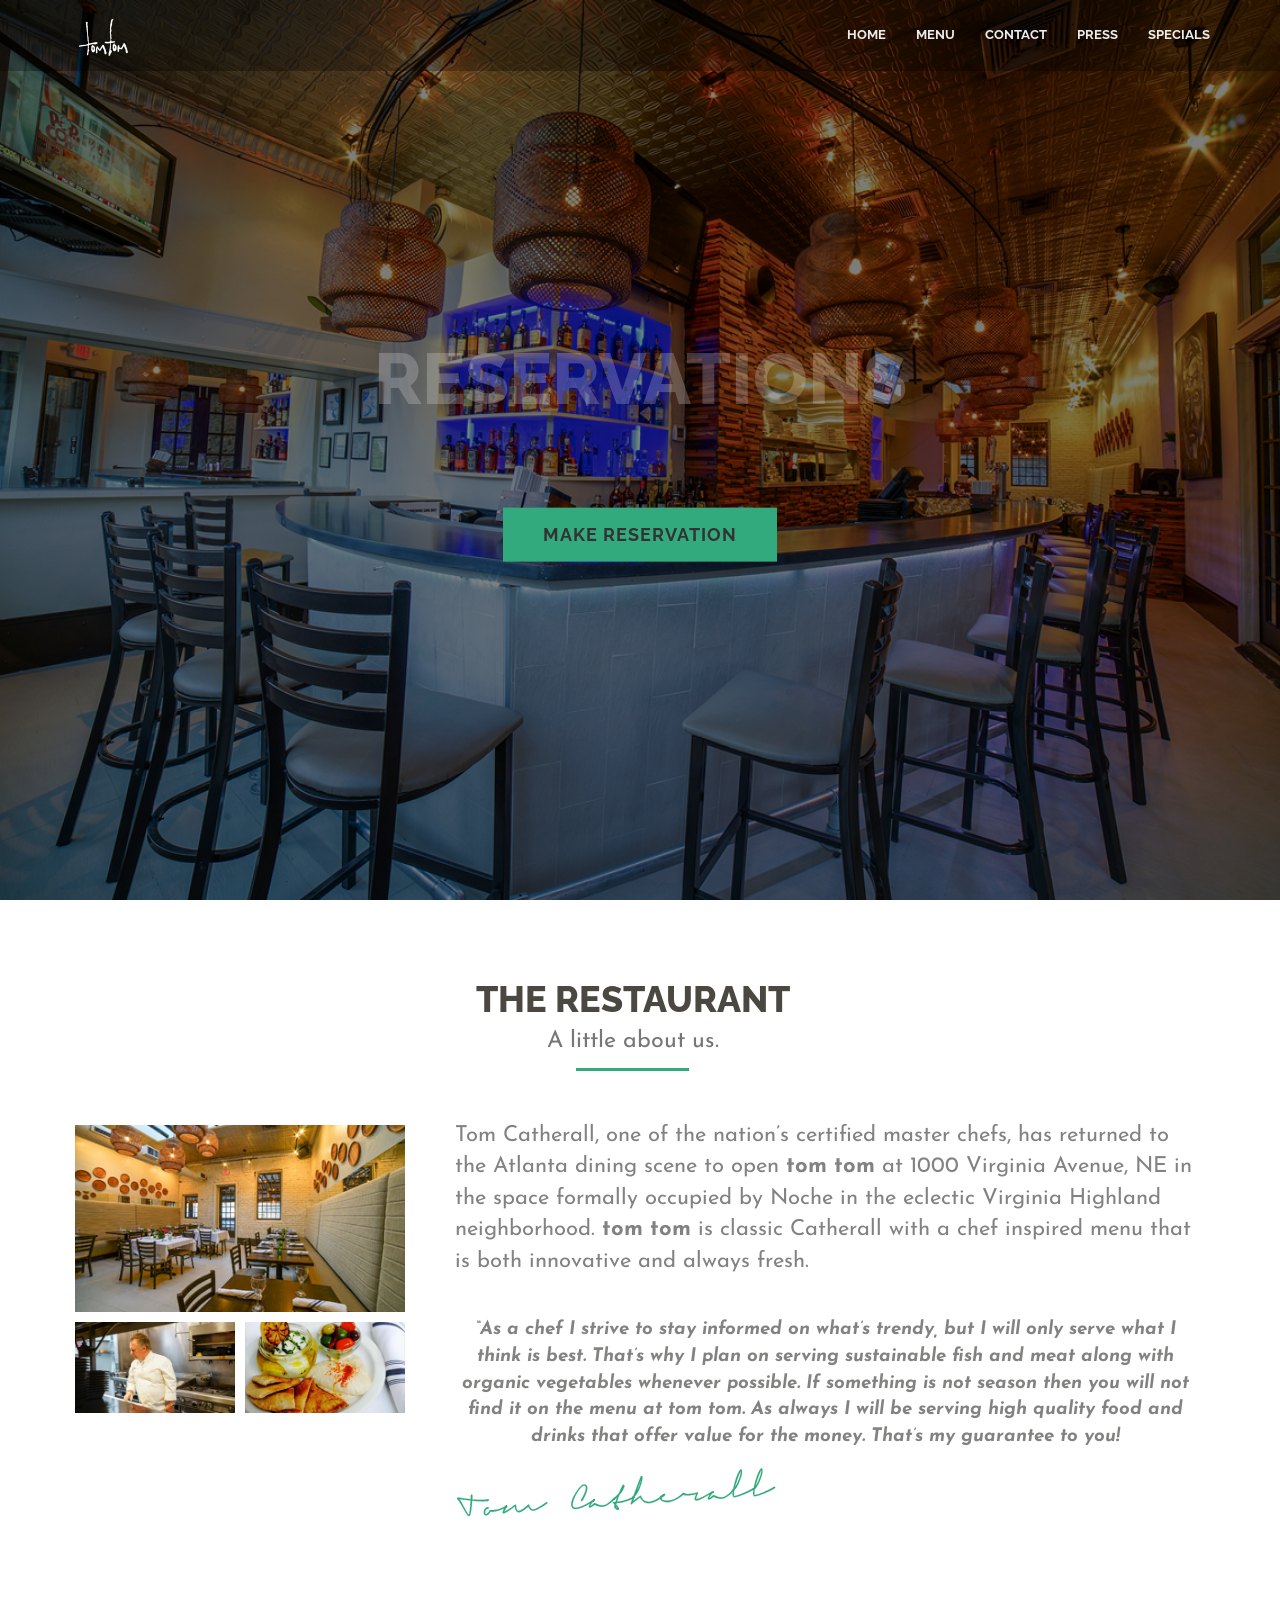
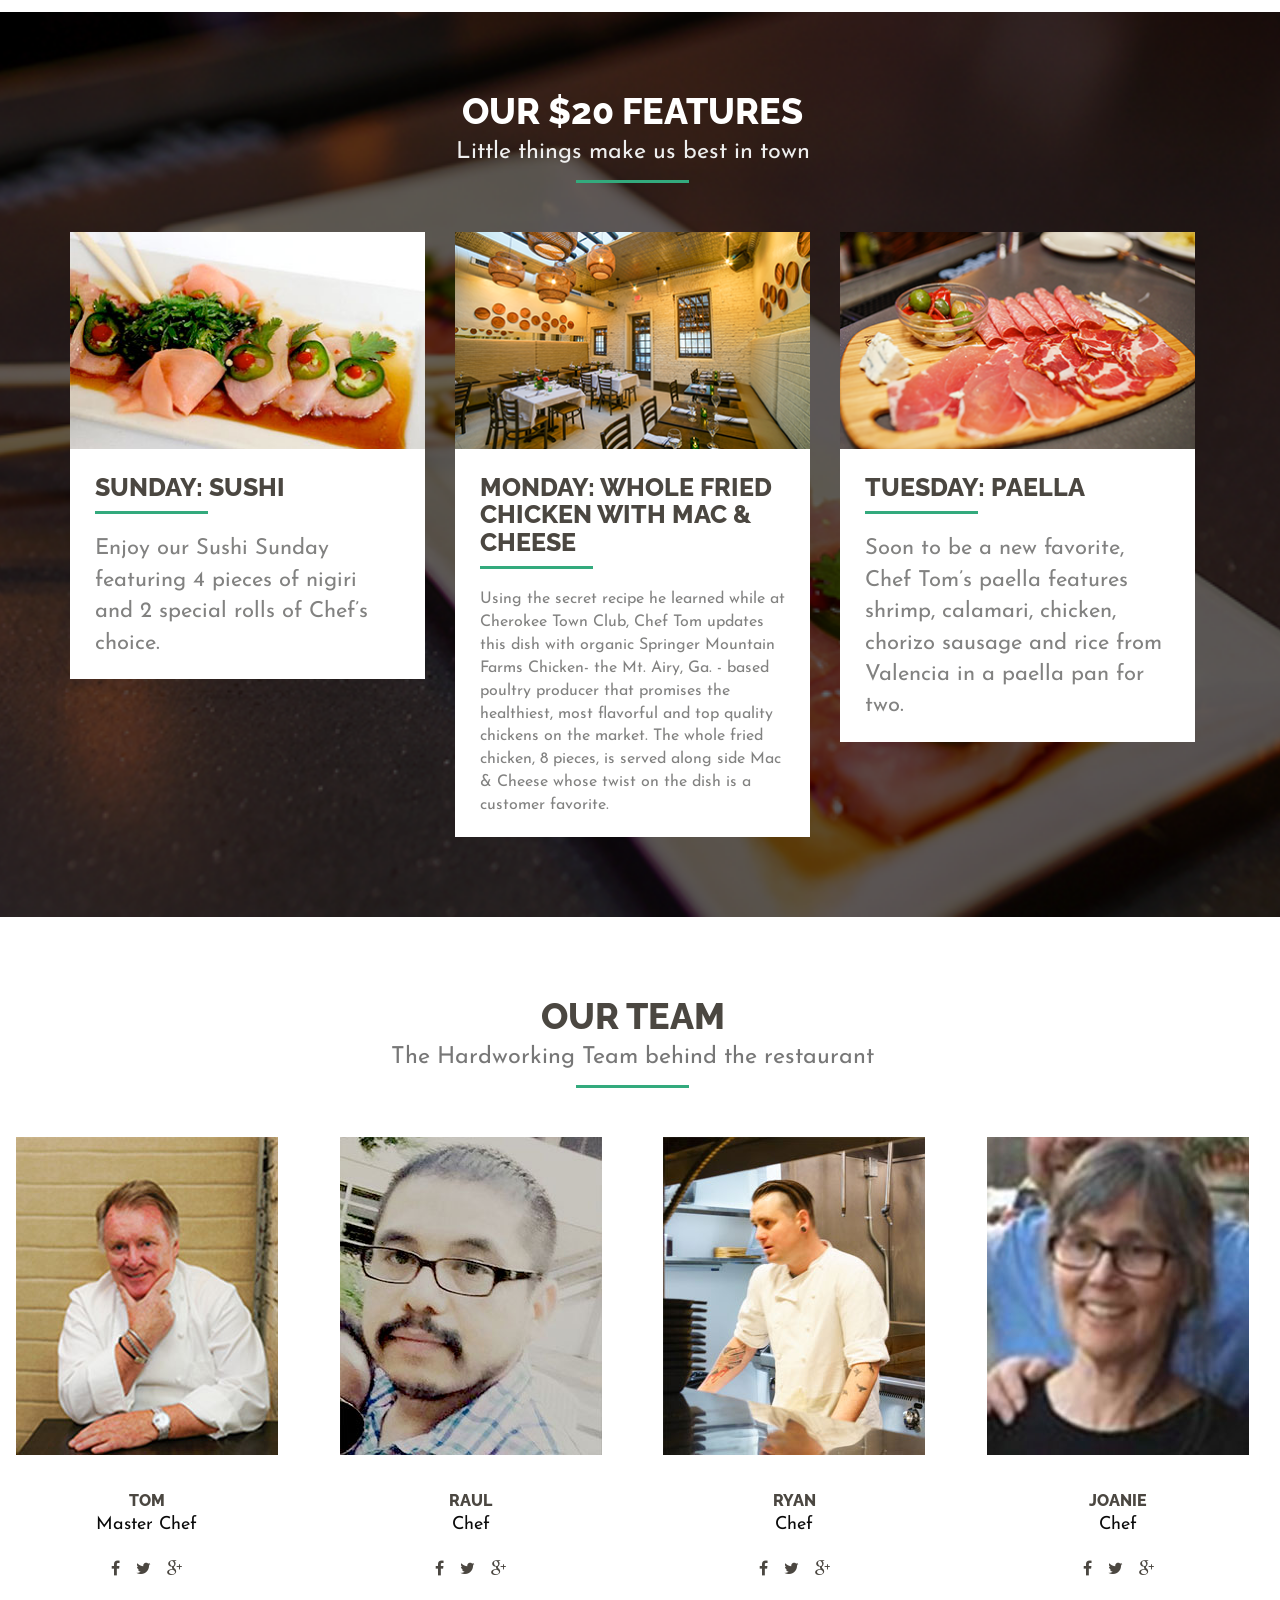
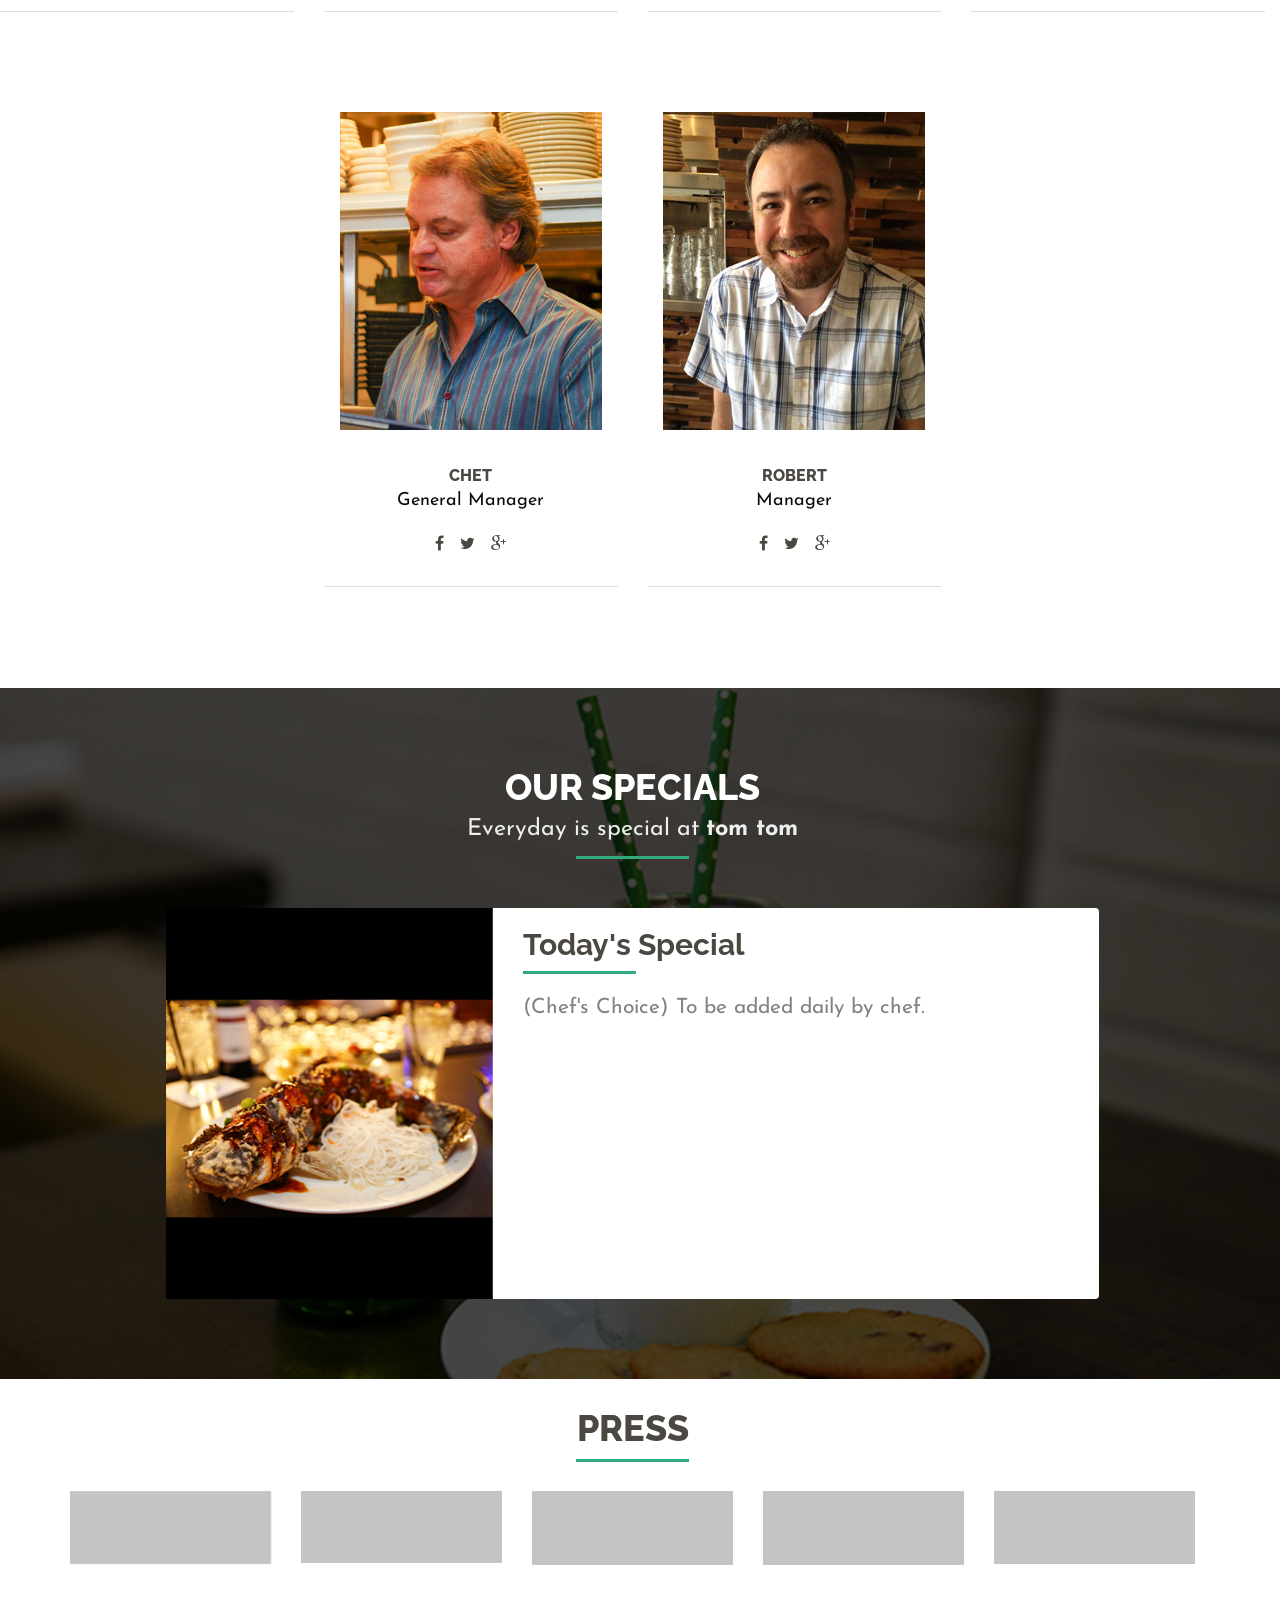
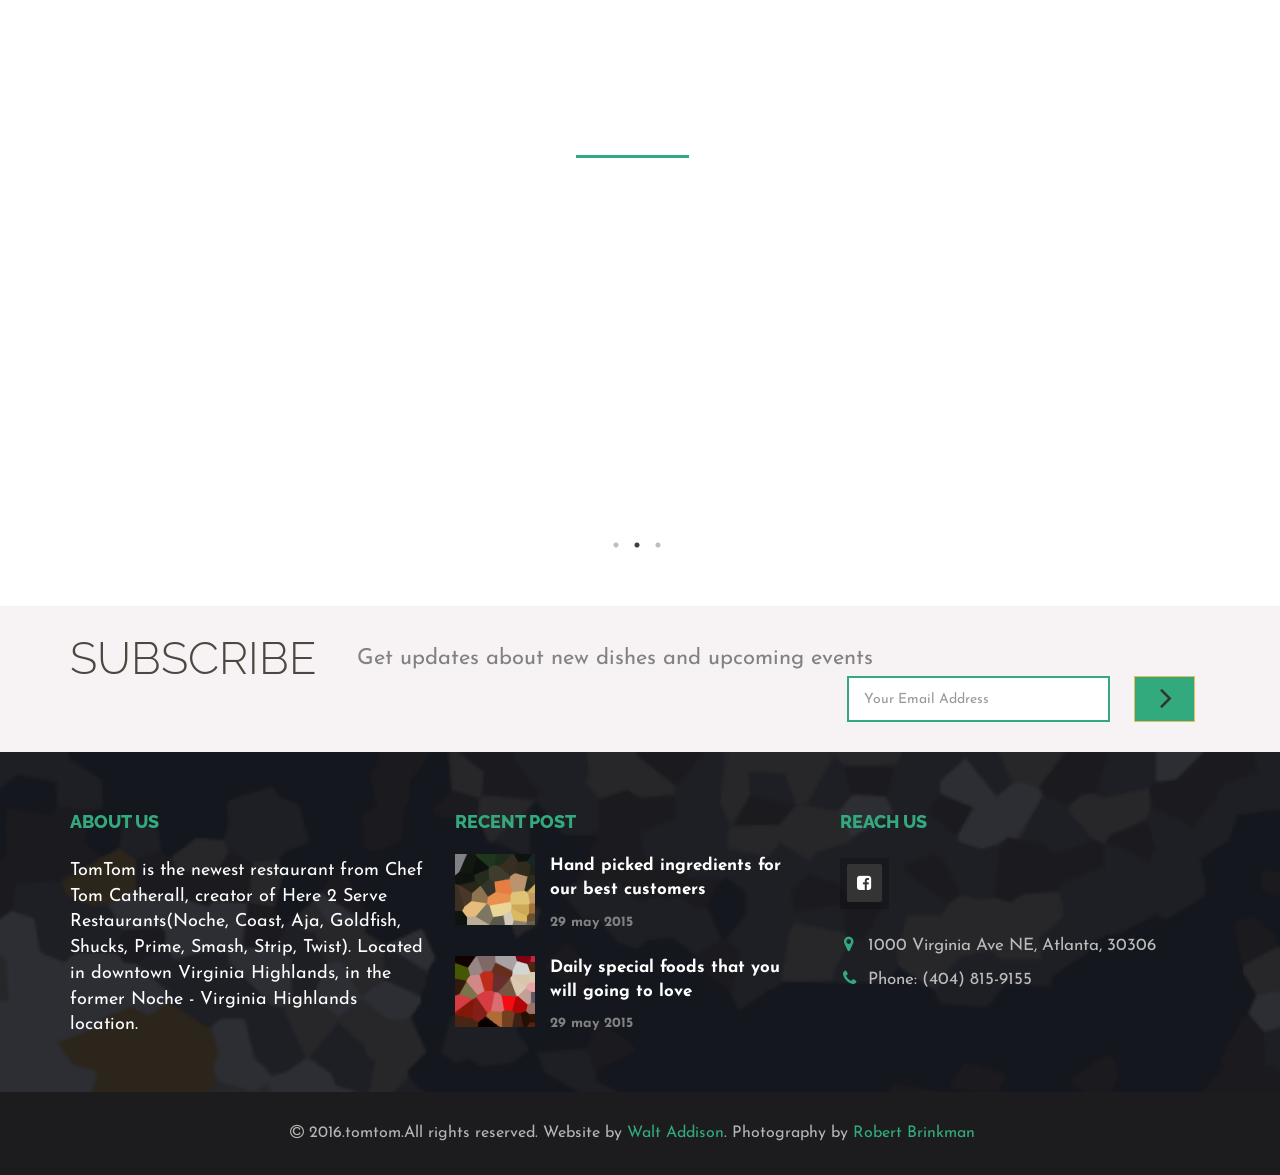
==== commit 0a79b5cc: "robert" ====
--- a/index.html
+++ b/index.html
@@ -302,7 +302,7 @@
                         </div>
                         <div class="col-md-3 col-sm-6 text-center">
                             <div class="team-staff wow fadeInUp" data-wow-delay="0.4s">
-                                <img src="img/team/2.png" class="img-responsive center-block" alt="" />
+                                <img src="img/team/5.png" class="img-responsive center-block" alt="" />
                                 <h4>Raul</h4>
                                 <p>Chef</p>
                                 <ul class="team-social">
@@ -361,7 +361,7 @@
                             <div class="team-staff wow fadeInUp" data-wow-delay="0.4s">
                                 <img src="img/team/2.png" class="img-responsive center-block" alt="" />
                                 <h4>Chet</h4>
-                                <p>Manager</p>
+                                <p>General Manager</p>
                                 <ul class="team-social">
                                     <li><a href="http://www.facebook.com"><i class="fa fa-facebook"></i></a></li>
                                     <li><a href="http://www.twitter.com"><i class="fa fa-twitter"></i></a></li>
@@ -371,9 +371,9 @@
                         </div>
                         <div class="col-md-3 col-sm-6 text-center">
                             <div class="team-staff wow fadeInUp" data-wow-delay="0.6s">
-                                <img src="img/team/3.png" class="img-responsive center-block" alt="" />
-                                <h4>Ryan</h4>
-                                <p>Robert</p>
+                                <img src="img/team/6.png" class="img-responsive center-block" alt="" />
+                                <h4>Robert</h4>
+                                <p>Manager</p>
                                 <ul class="team-social">
                                     <li><a href="http://www.facebook.com"><i class="fa fa-facebook"></i></a></li>
                                     <li><a href="http://www.twitter.com"><i class="fa fa-twitter"></i></a></li>
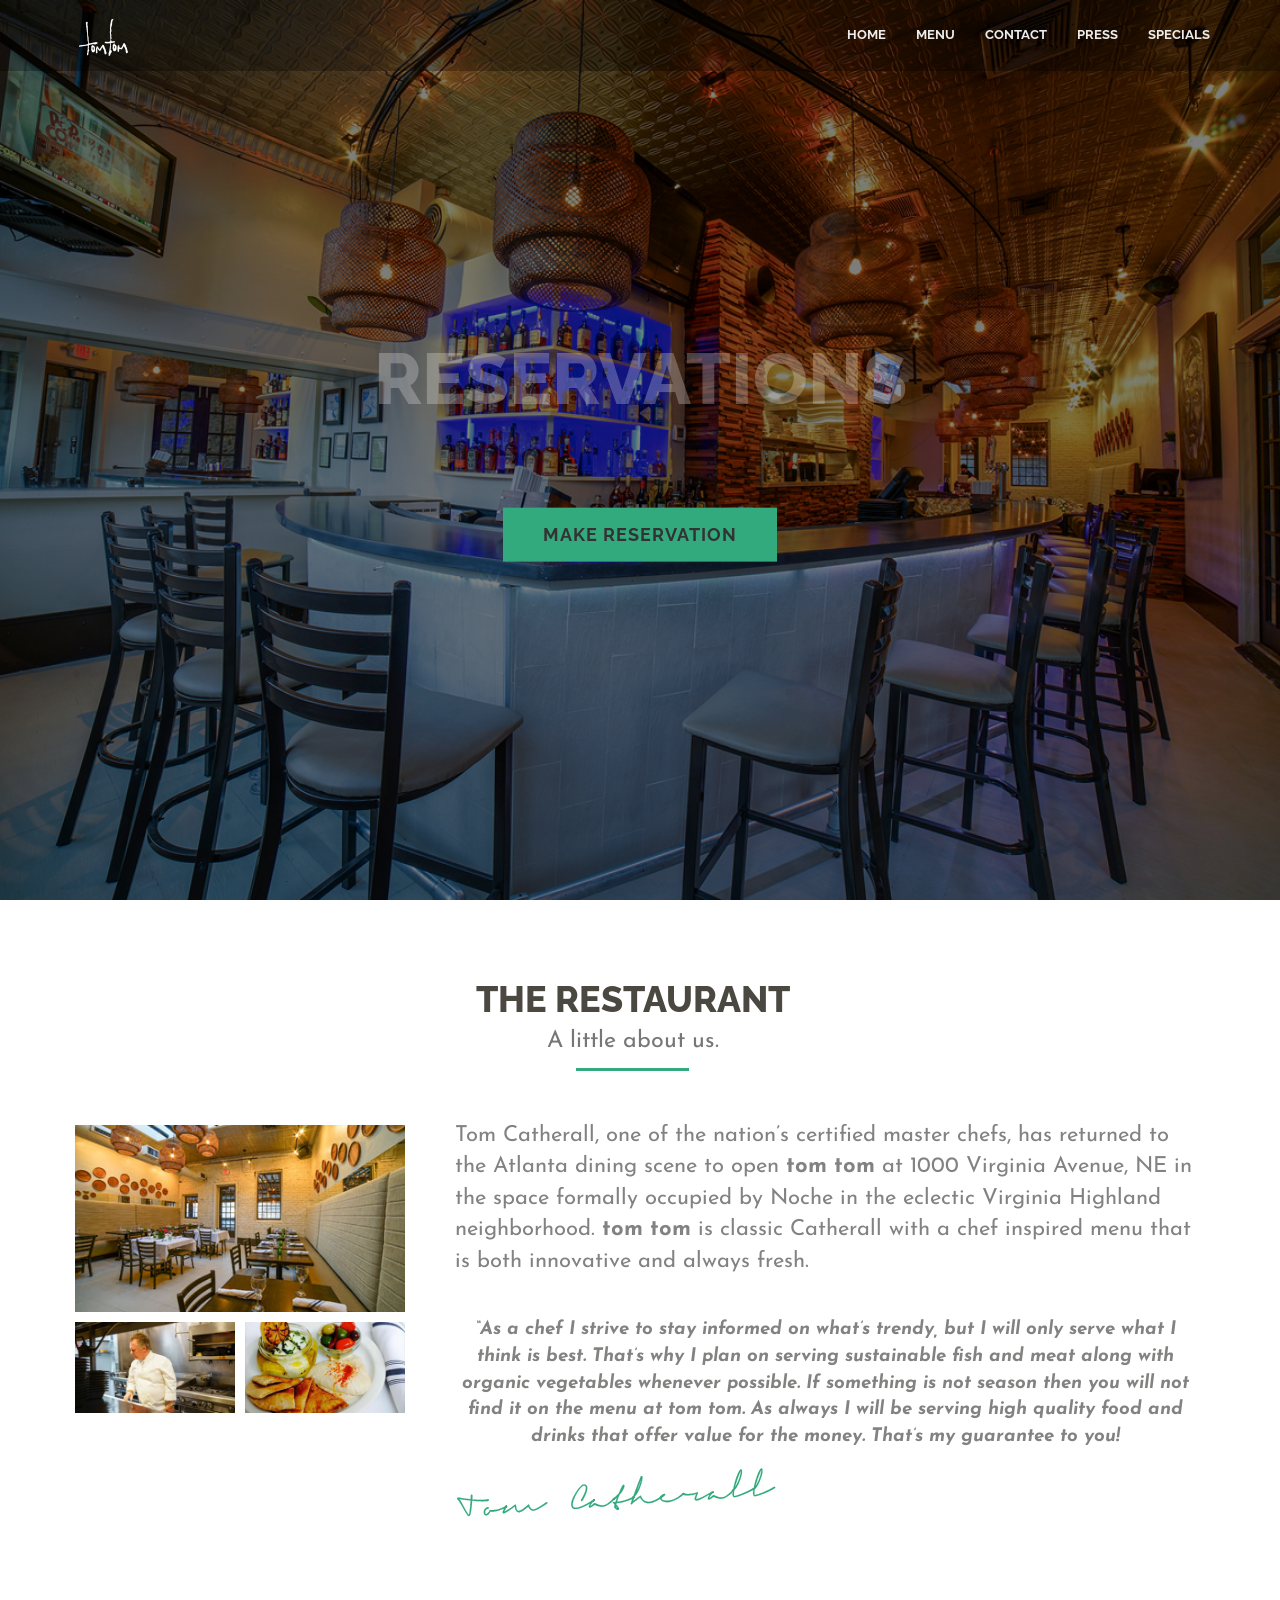
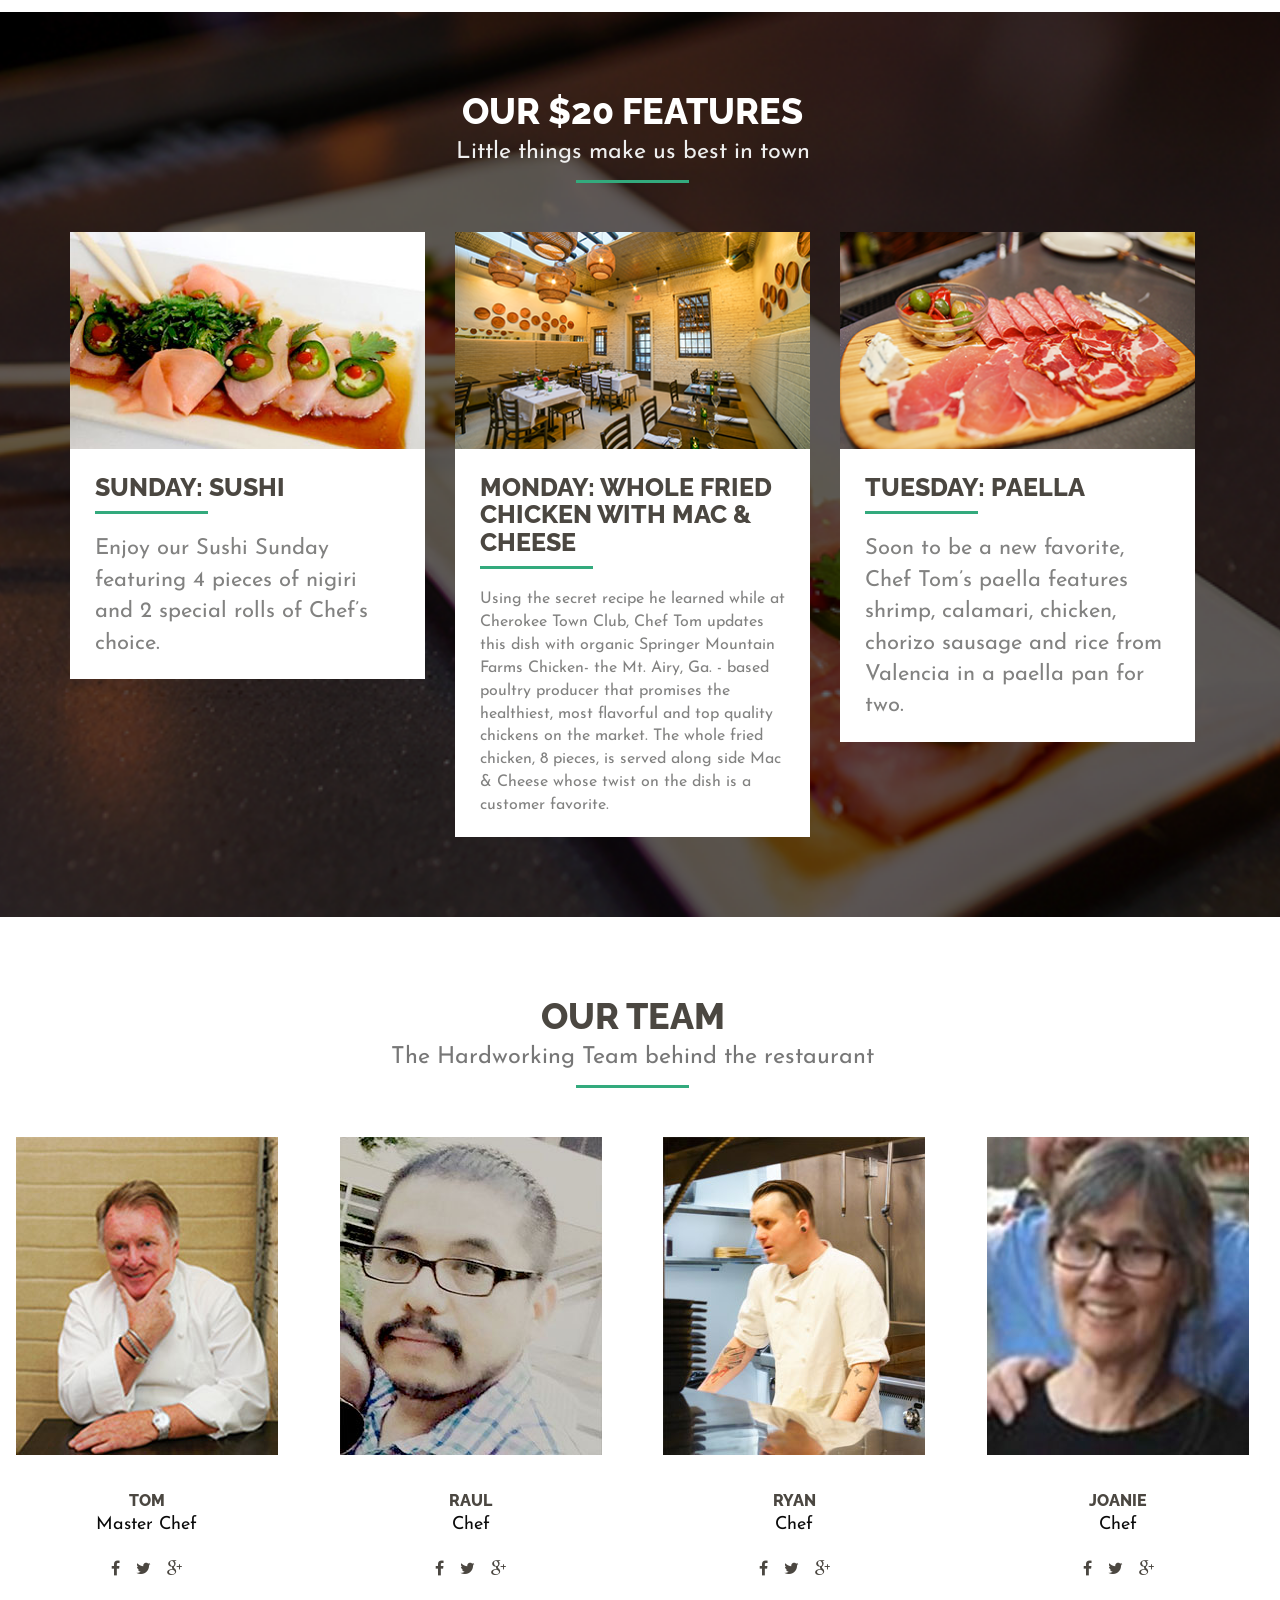
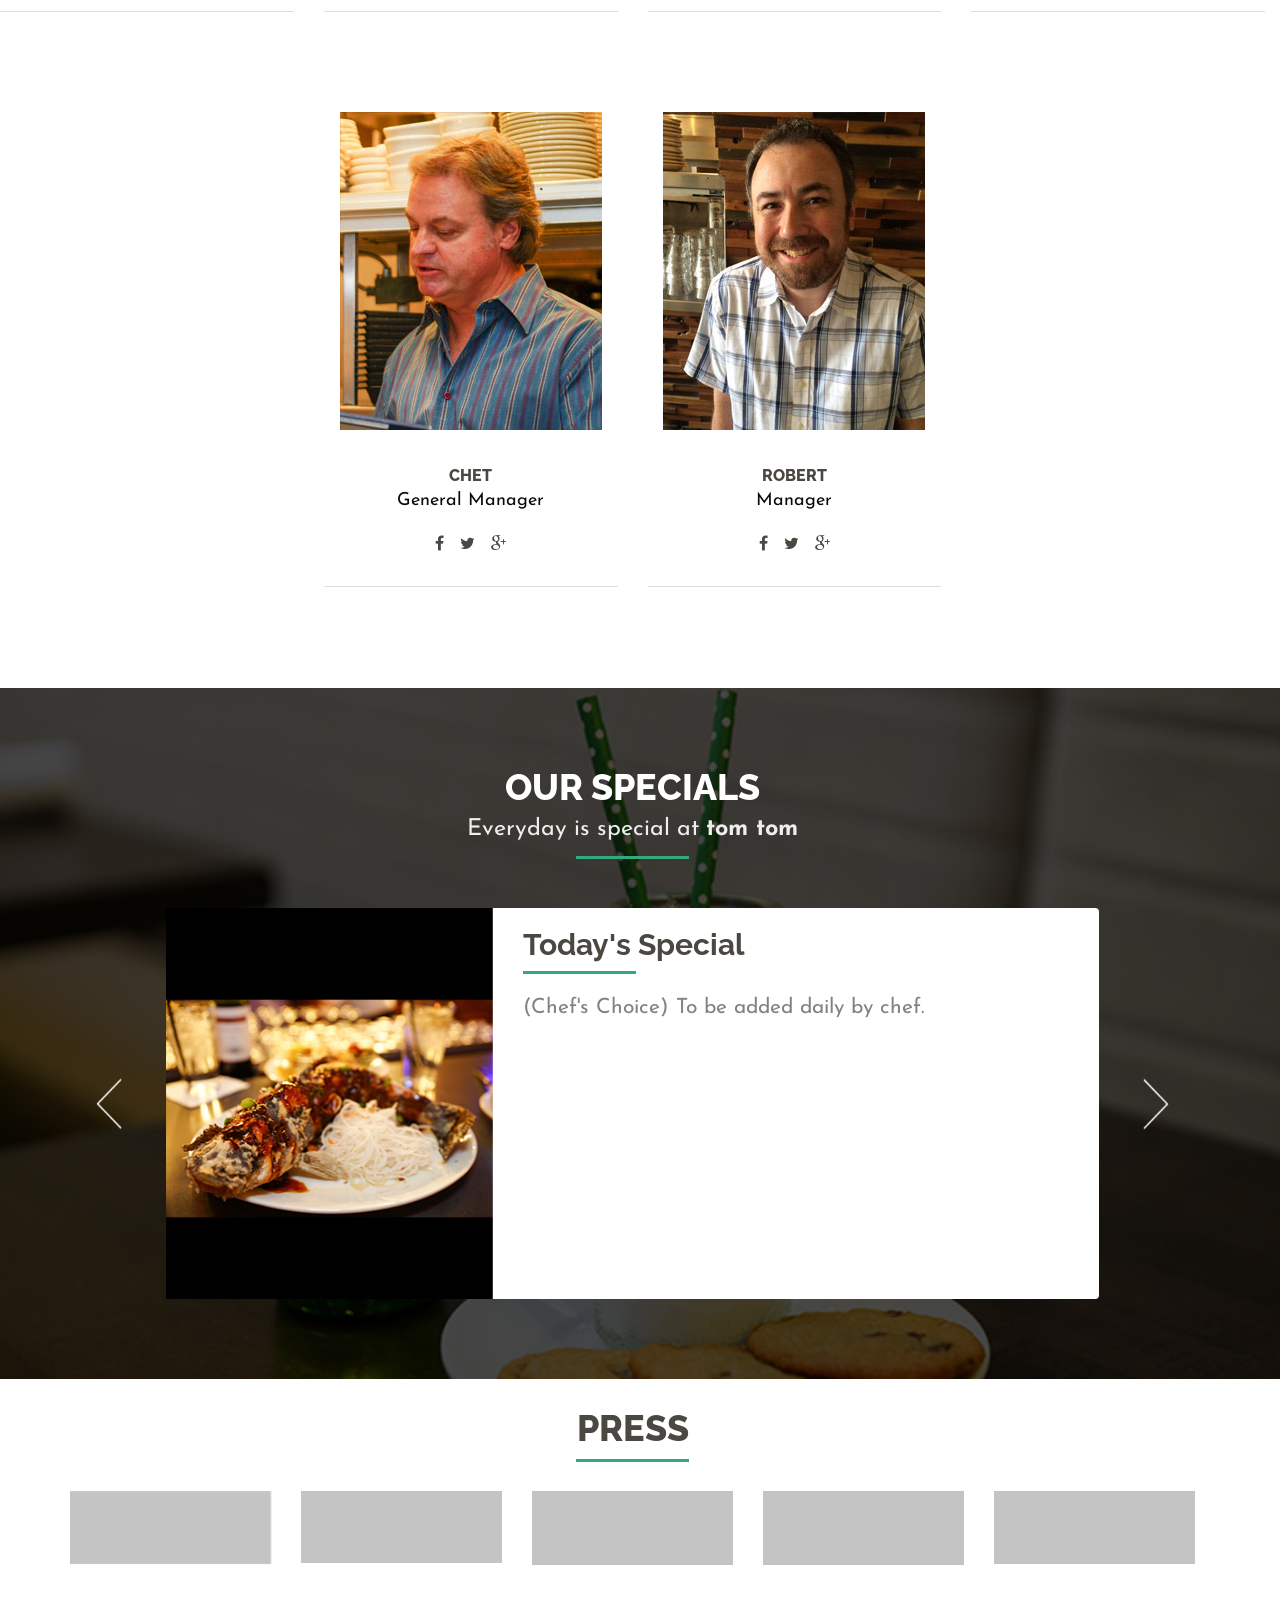
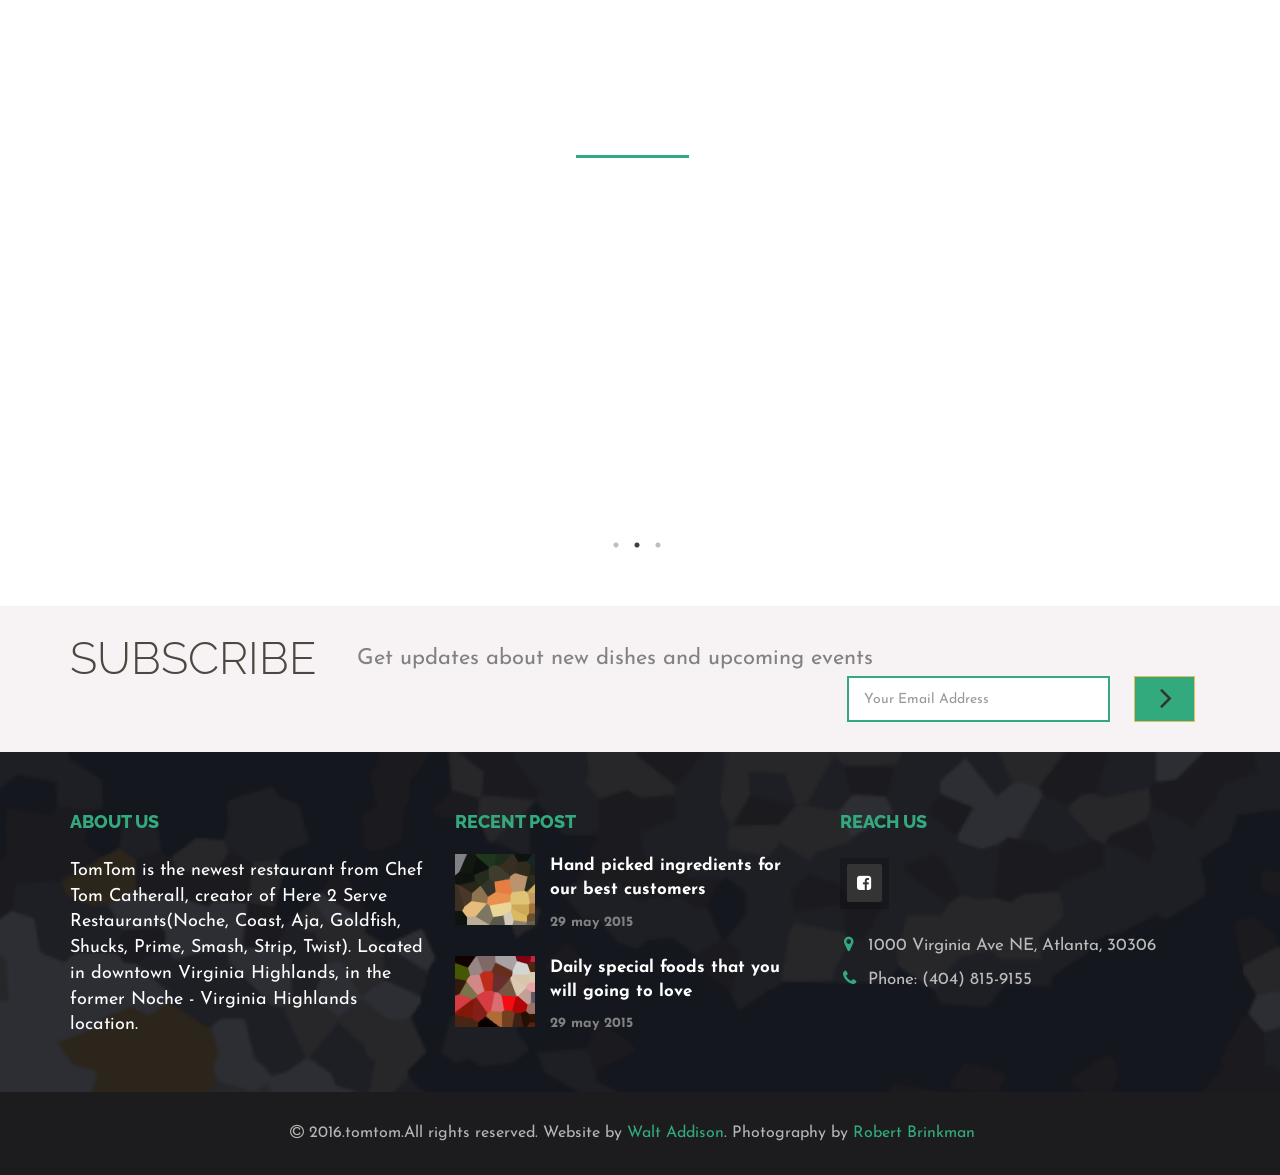
==== commit e6f9fb63: "added nav arrows to specials" ====
--- a/index.html
+++ b/index.html
@@ -449,6 +449,14 @@
                                         </div>
                                     </li>
                                 </ul>
+                                <div class="direction-nav hidden-sm">
+                                    <div class="next">
+                                        <a><img src="img/right-arrow.png" alt="" /></a>
+                                    </div>
+                                    <div class="prev">
+                                        <a><img src="img/left-arrow.png" alt="" /></a>
+                                    </div>
+                                </div>
                                 
                                 </div>
                             </div>
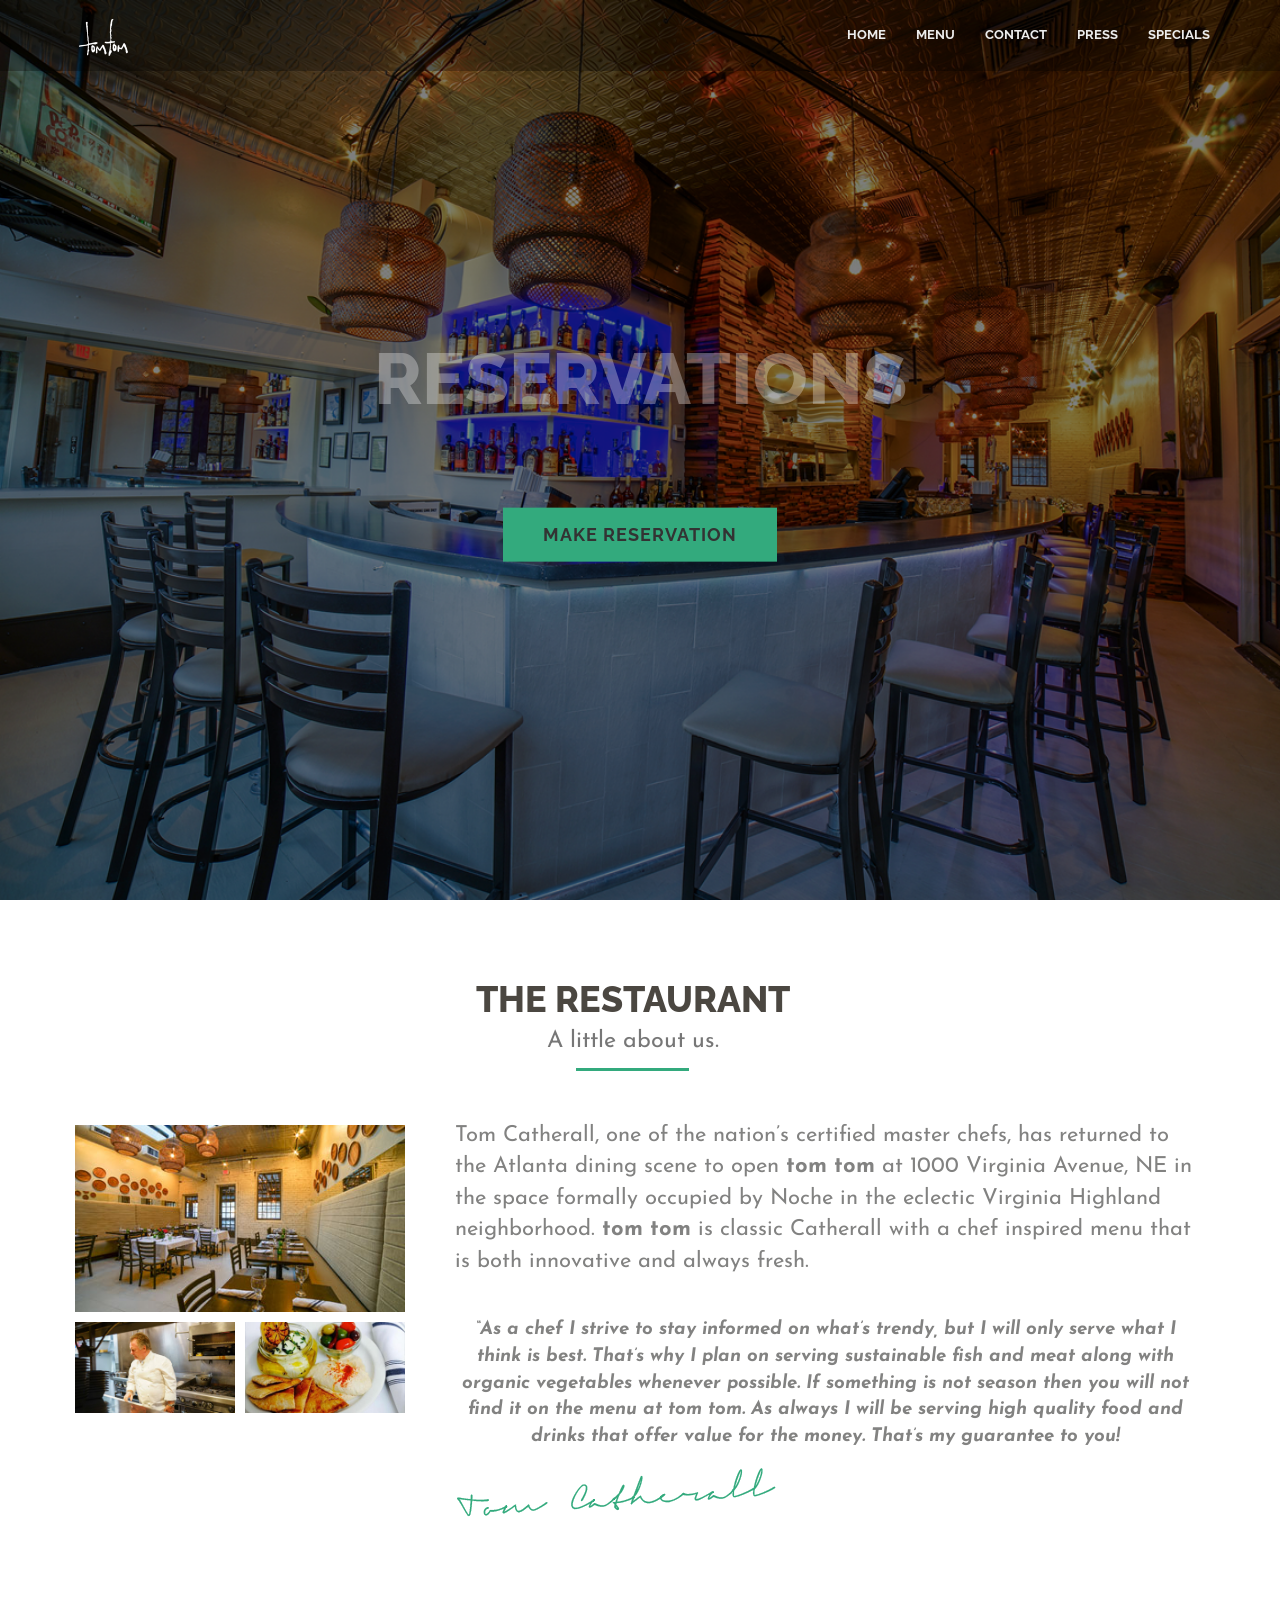
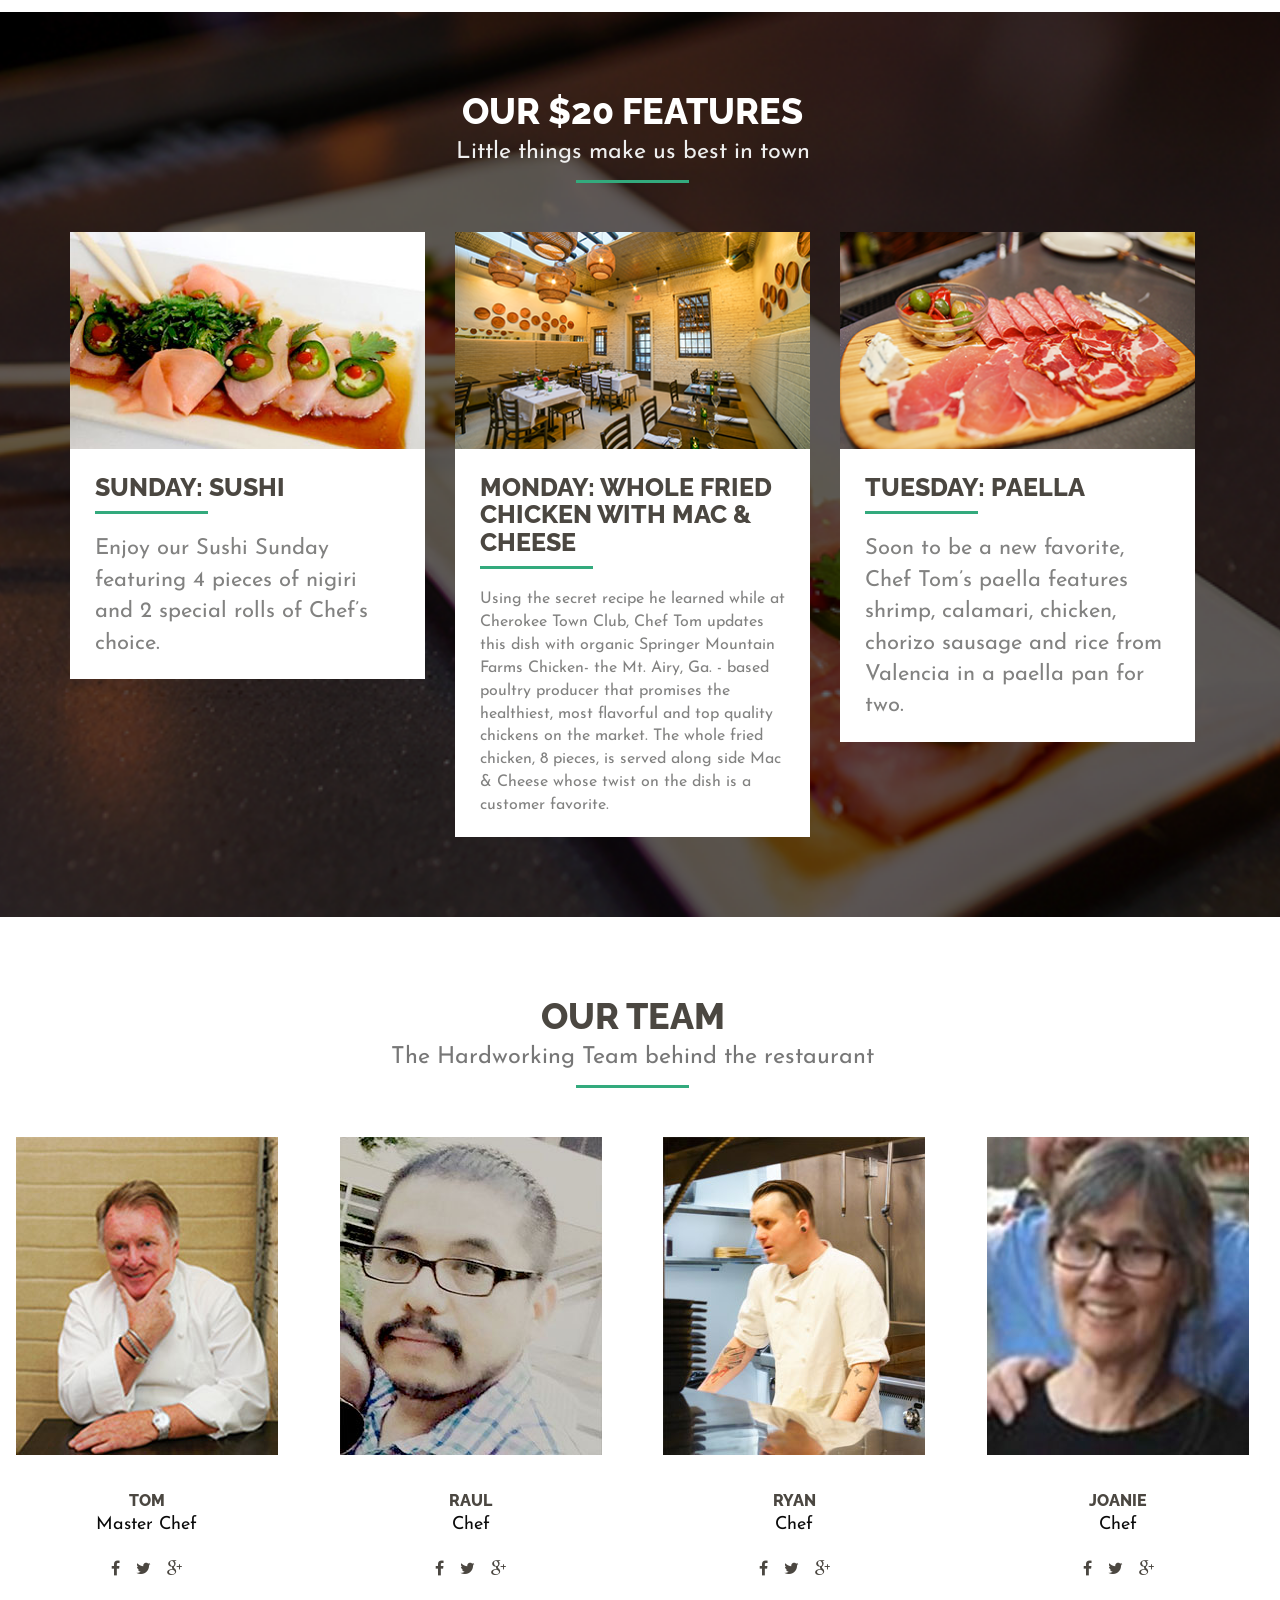
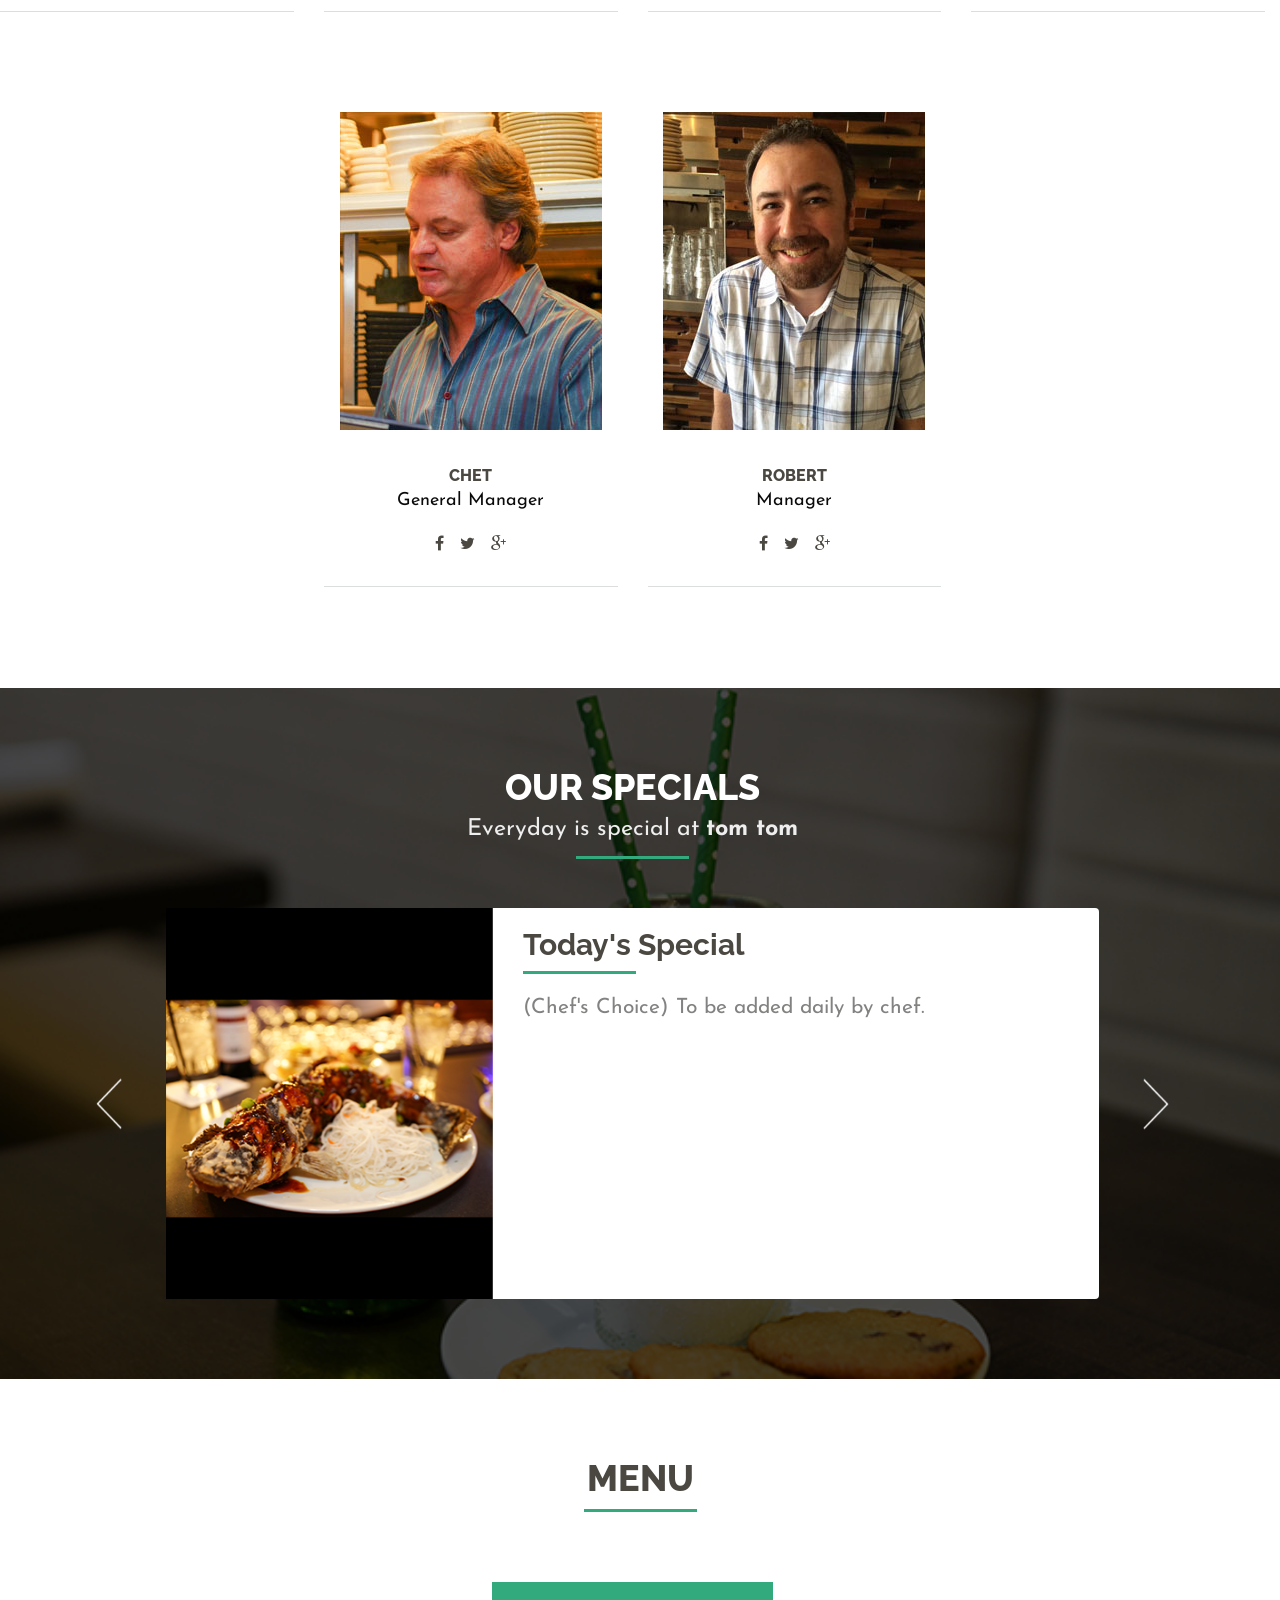
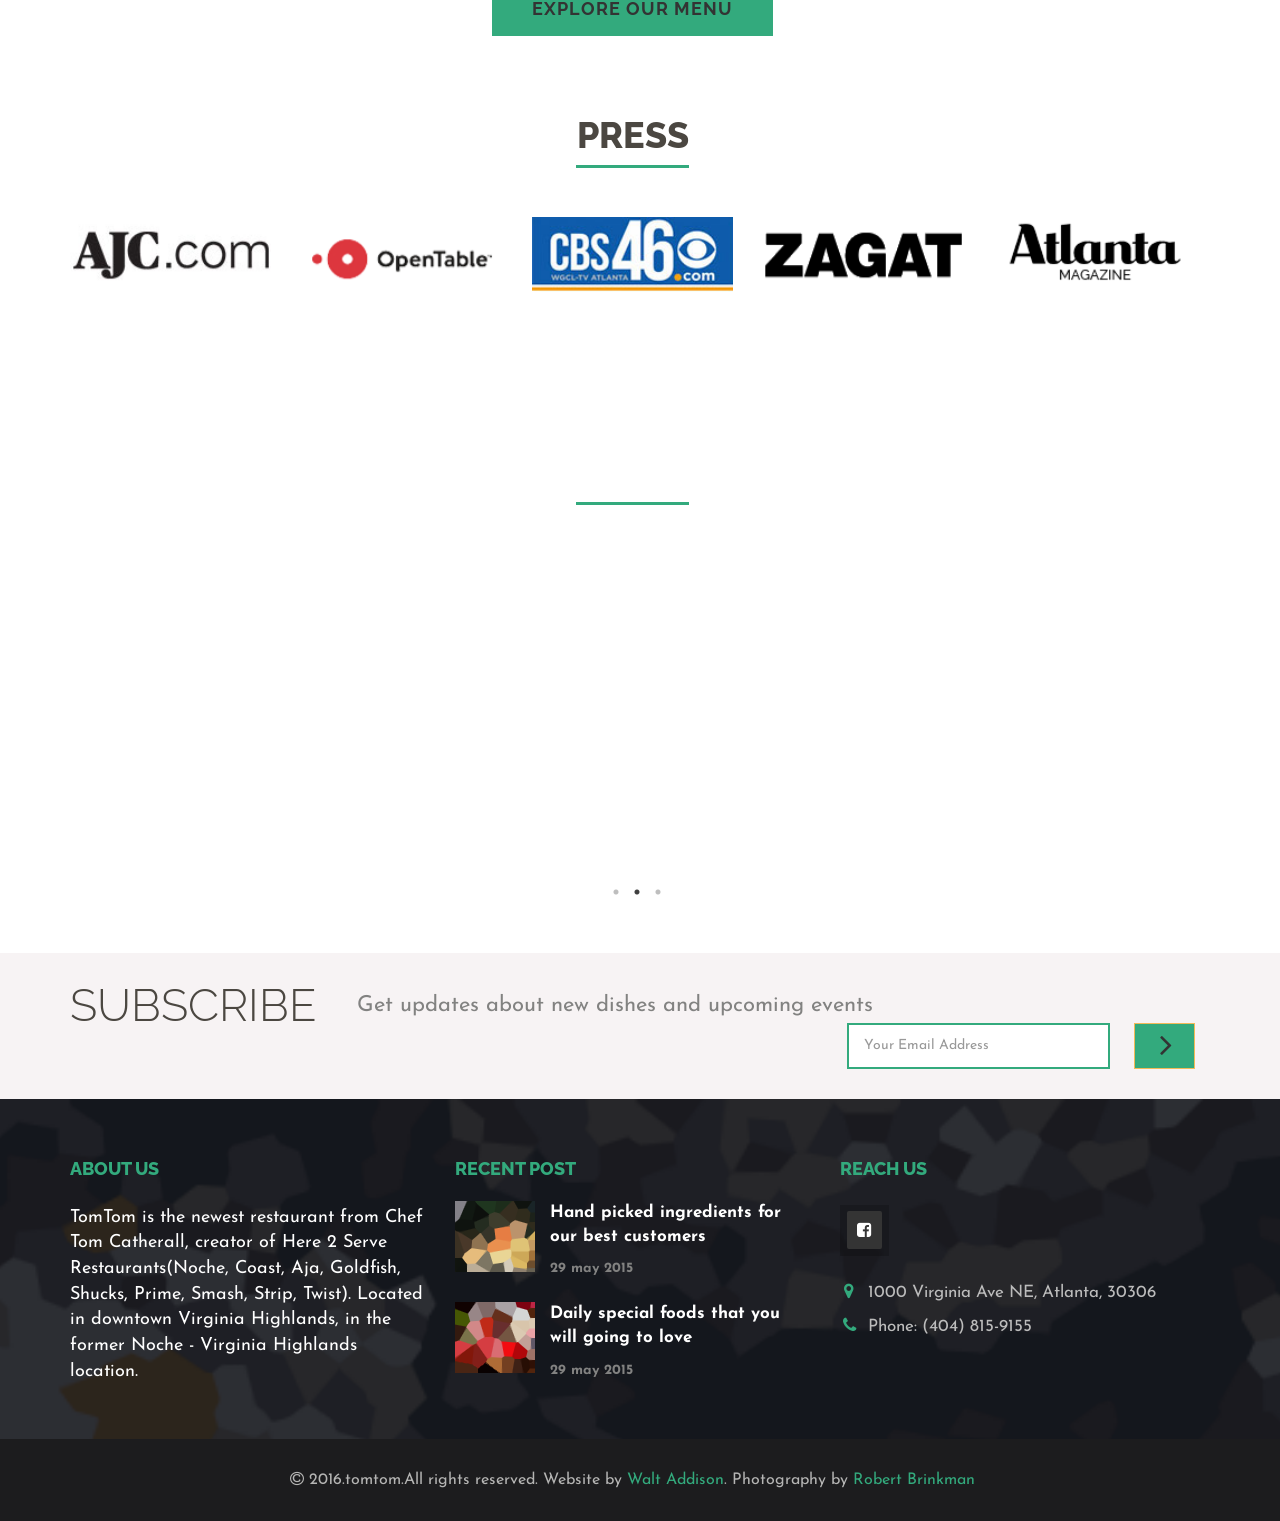
==== commit 550906ac: "sponsors" ====
--- a/index.html
+++ b/index.html
@@ -100,7 +100,7 @@
                          
                             <div class="col-md-12 col-sm-12">
                                 <div class="reservation-btn">
-                                    <a class="btn btn-default btn-lg" role="button">Make Reservation</a>
+                                    <a href="http://www.opentable.com/tom-tom" target="_blank" class="btn btn-default btn-lg" role="button">Make Reservation</a>
                                 </div>
                             </div>
                         </div>
@@ -466,8 +466,13 @@
             </section>
             
                                                   <!-- menu-->
-            <section style="display:none;" class="menu">
-                <div class="container">
+            <section class="menu">
+                <div class="container">
+	                 <div class="col-md-12">
+                            <div class="page-header wow fadeInDown">
+                                <h1>Menu</h1>
+                            </div>
+                        </div>
                     <div class="row">
                         <div class="col-md-12">
                            
@@ -475,7 +480,7 @@
                     </div>
                     <div class="food-menu wow fadeInUp">
                         <div class="row">
-                            <div class="col-md-12">
+                            <div style="display: none;" class="col-md-12">
                                 <div class="menu-tags">
                                     <span data-filter="*" class="tagsort-active">All</span>
                                     <span data-filter=".starter">starters</span>
@@ -486,7 +491,7 @@
                                 </div>
                             </div>
                         </div>
-                        <div class="row menu-items">
+                        <div style="display:none;" class="row menu-items">
                             <div class="menu-item col-sm-6 col-xs-12 starter dinner desserts">
                                 <div class="clearfix menu-wrapper">
                                     <h4>English asparagus</h4>
@@ -593,21 +598,16 @@
                         <div class="col-md-12">
                             <div class="trusted-sponsors">
 
-                                <img src="img/sponsor/foodsquare.png" alt="sponsors">
-
-                                <img src="img/sponsor/opentable.png" alt="sponsors">
-
-                                <img src="img/sponsor/tripadvisor.png" alt="sponsors">
-
-                                <img src="img/sponsor/zomato.png" alt="sponsors">
-
-                                <img src="img/sponsor/foodsquare.png" alt="sponsors">
-
-                                <img src="img/sponsor/opentable.png" alt="sponsors">
-
-                                <img src="img/sponsor/tripadvisor.png" alt="sponsors">
-
-                                <img src="img/sponsor/zomato.png" alt="sponsors">
+                                <a href="http://buzz.blog.ajc.com/2015/11/30/exclusive-tom-catherall-is-back-in-the-atlanta-restaurant-business/" target="_blank"><img src="img/sponsor/foodsquare.png" alt="sponsors"></a>
+
+                                <a href="http://www.opentable.com/tom-tom" target="_blank"><img src="img/sponsor/opentable.png" alt="sponsors"></a>
+
+                                <a href="http://www.cbs46.com/clip/12227358/tom-tom-restaurant" target="_blank"><img src="img/sponsor/tripadvisor.png" alt="sponsors"></a>
+
+                                <a href="https://www.zagat.com/r/tom-tom-atlanta" target="_blank"><img src="img/sponsor/zagat.png" alt="sponsors"></a>
+
+                                <a href="http://www.atlantamagazine.com/dining-news/here-to-serve-founder-tom-catherall-reveals-new-restaurant-plans/" target="_blank"><img src="img/sponsor/atlantamag.png" alt="sponsors"></a>
+
 
                             </div>
                         </div>
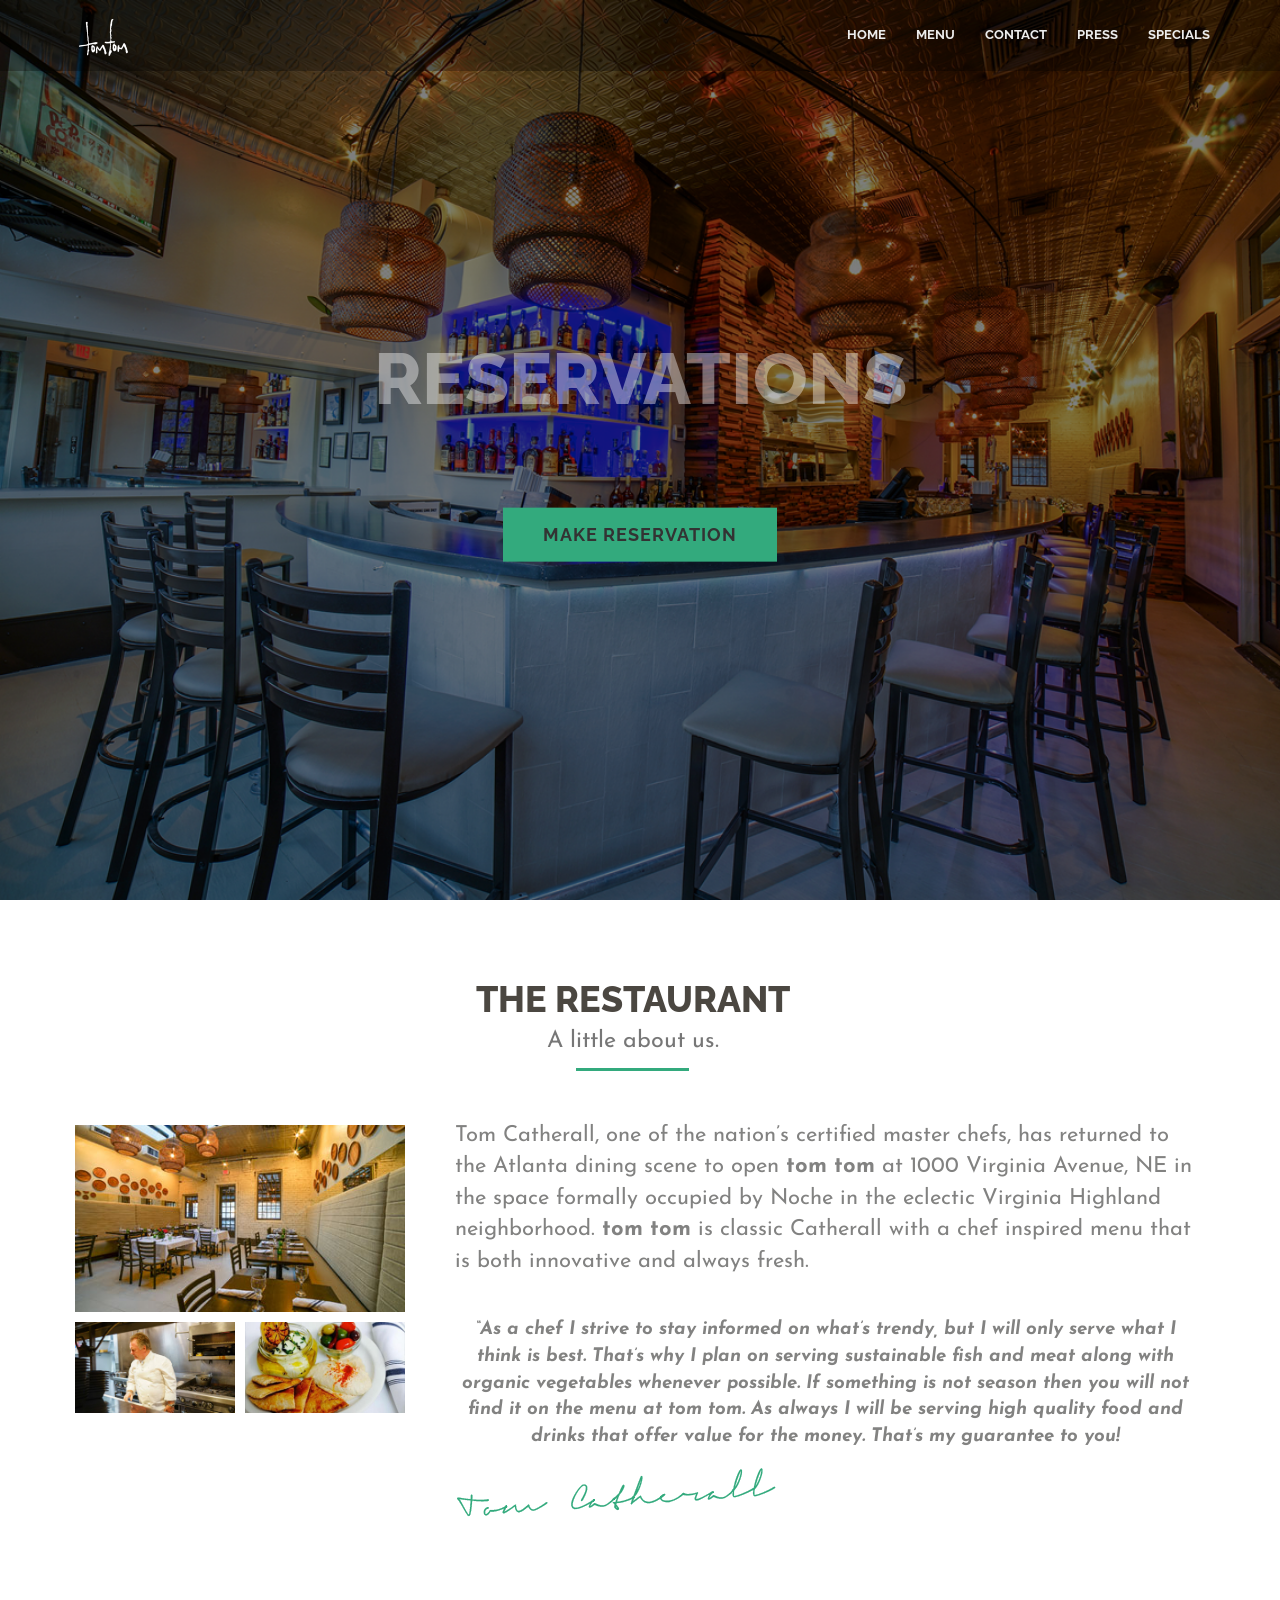
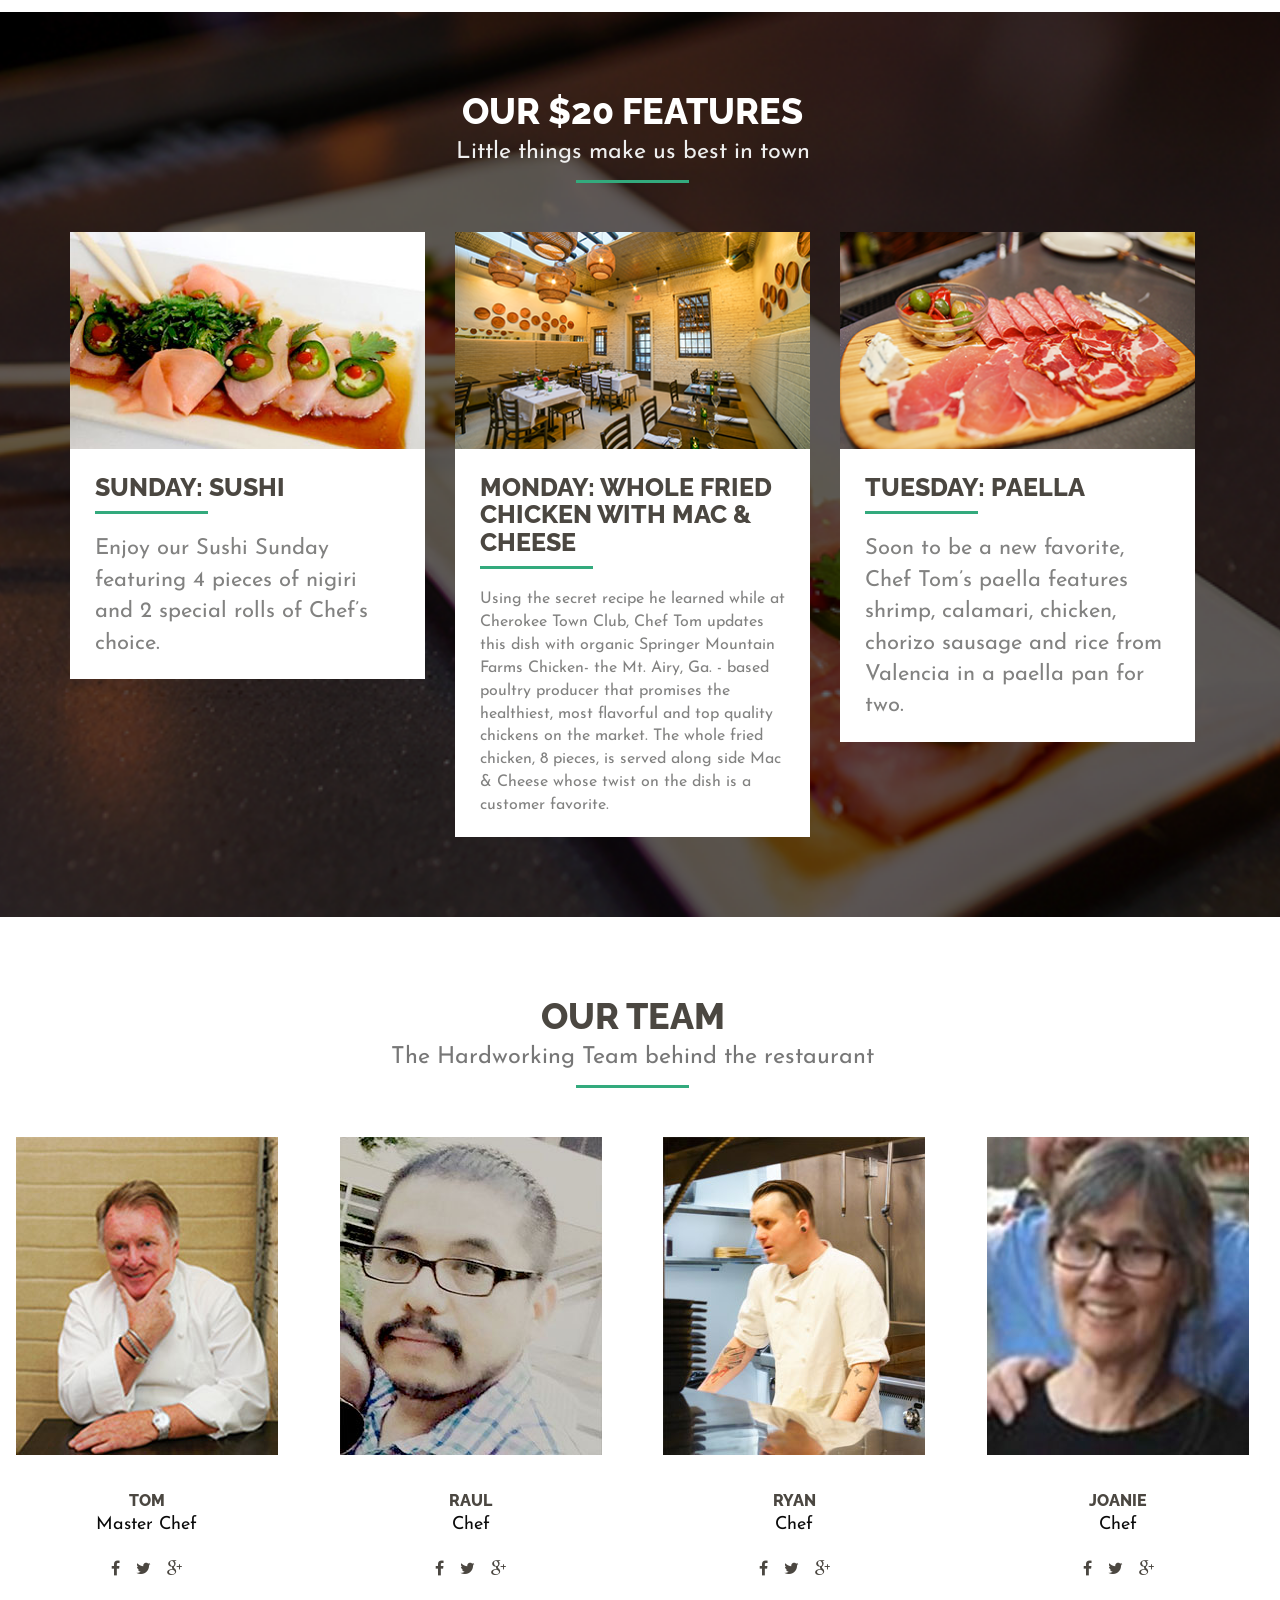
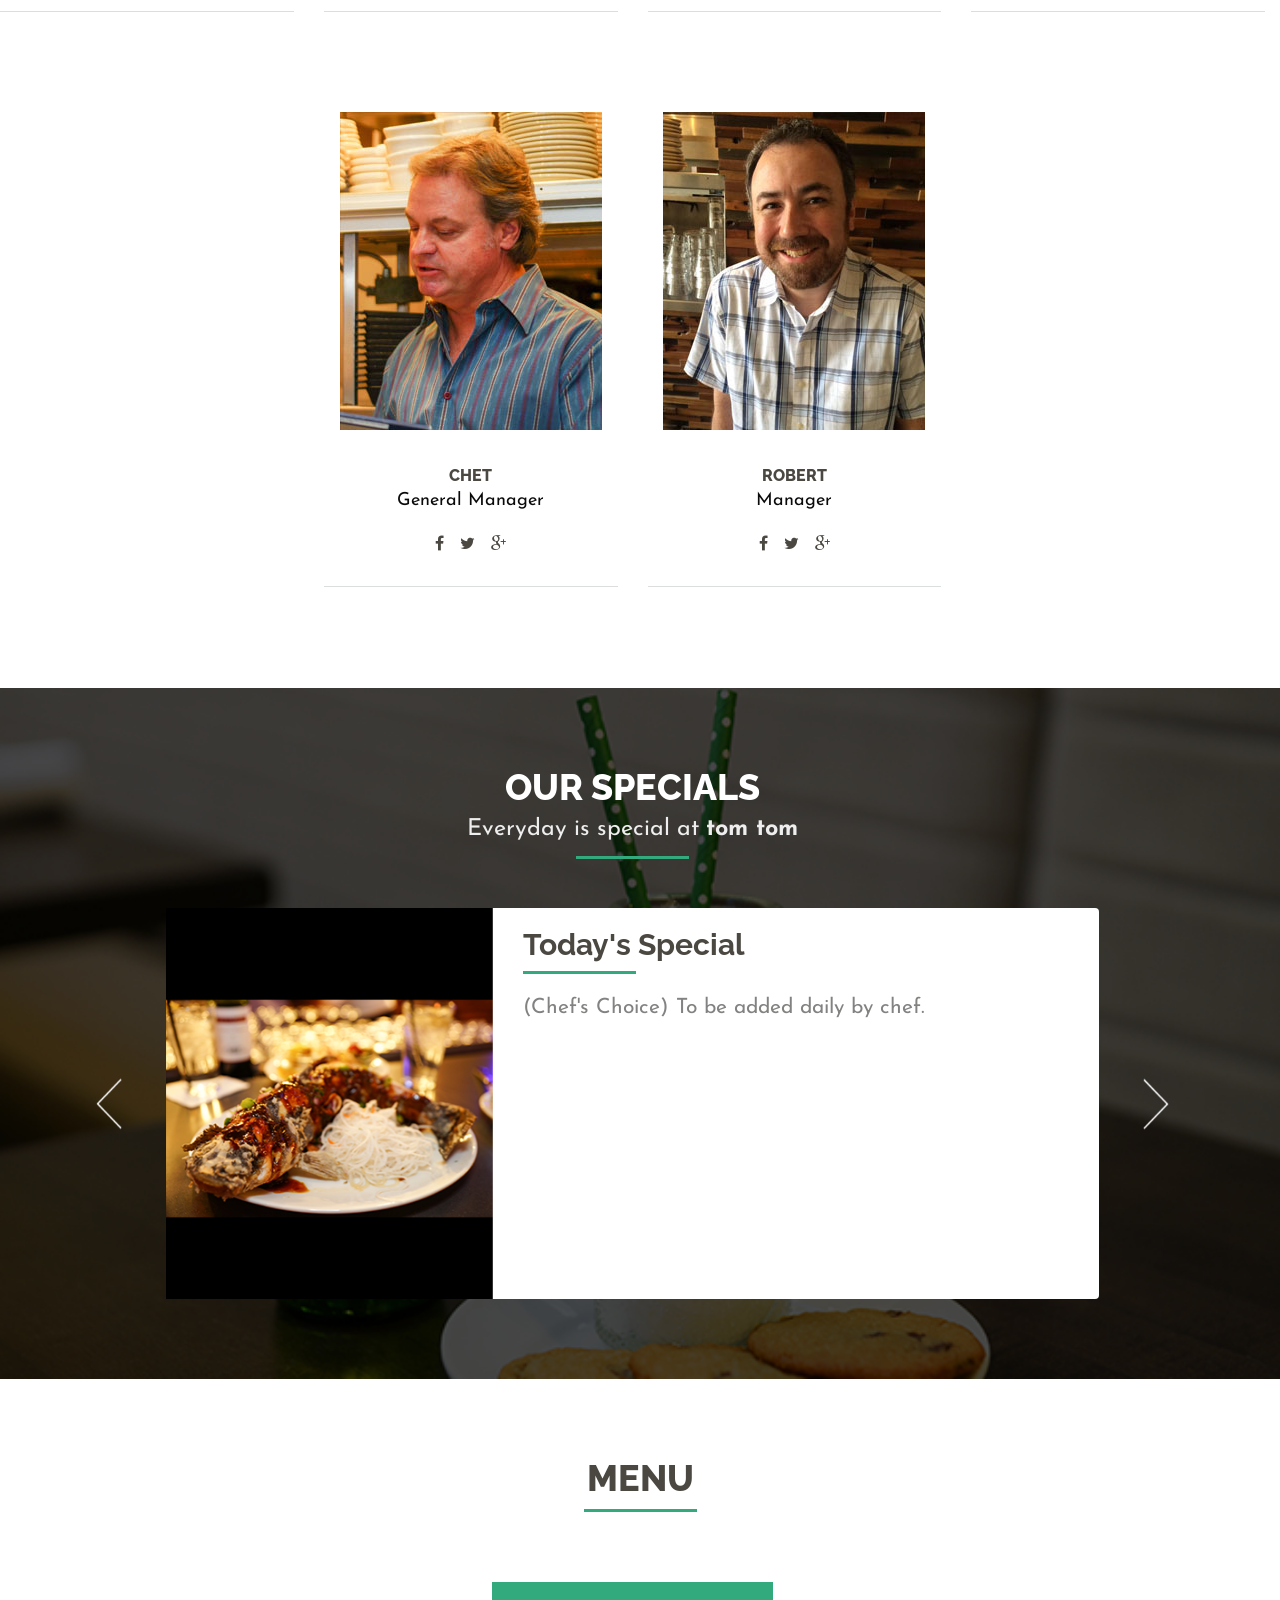
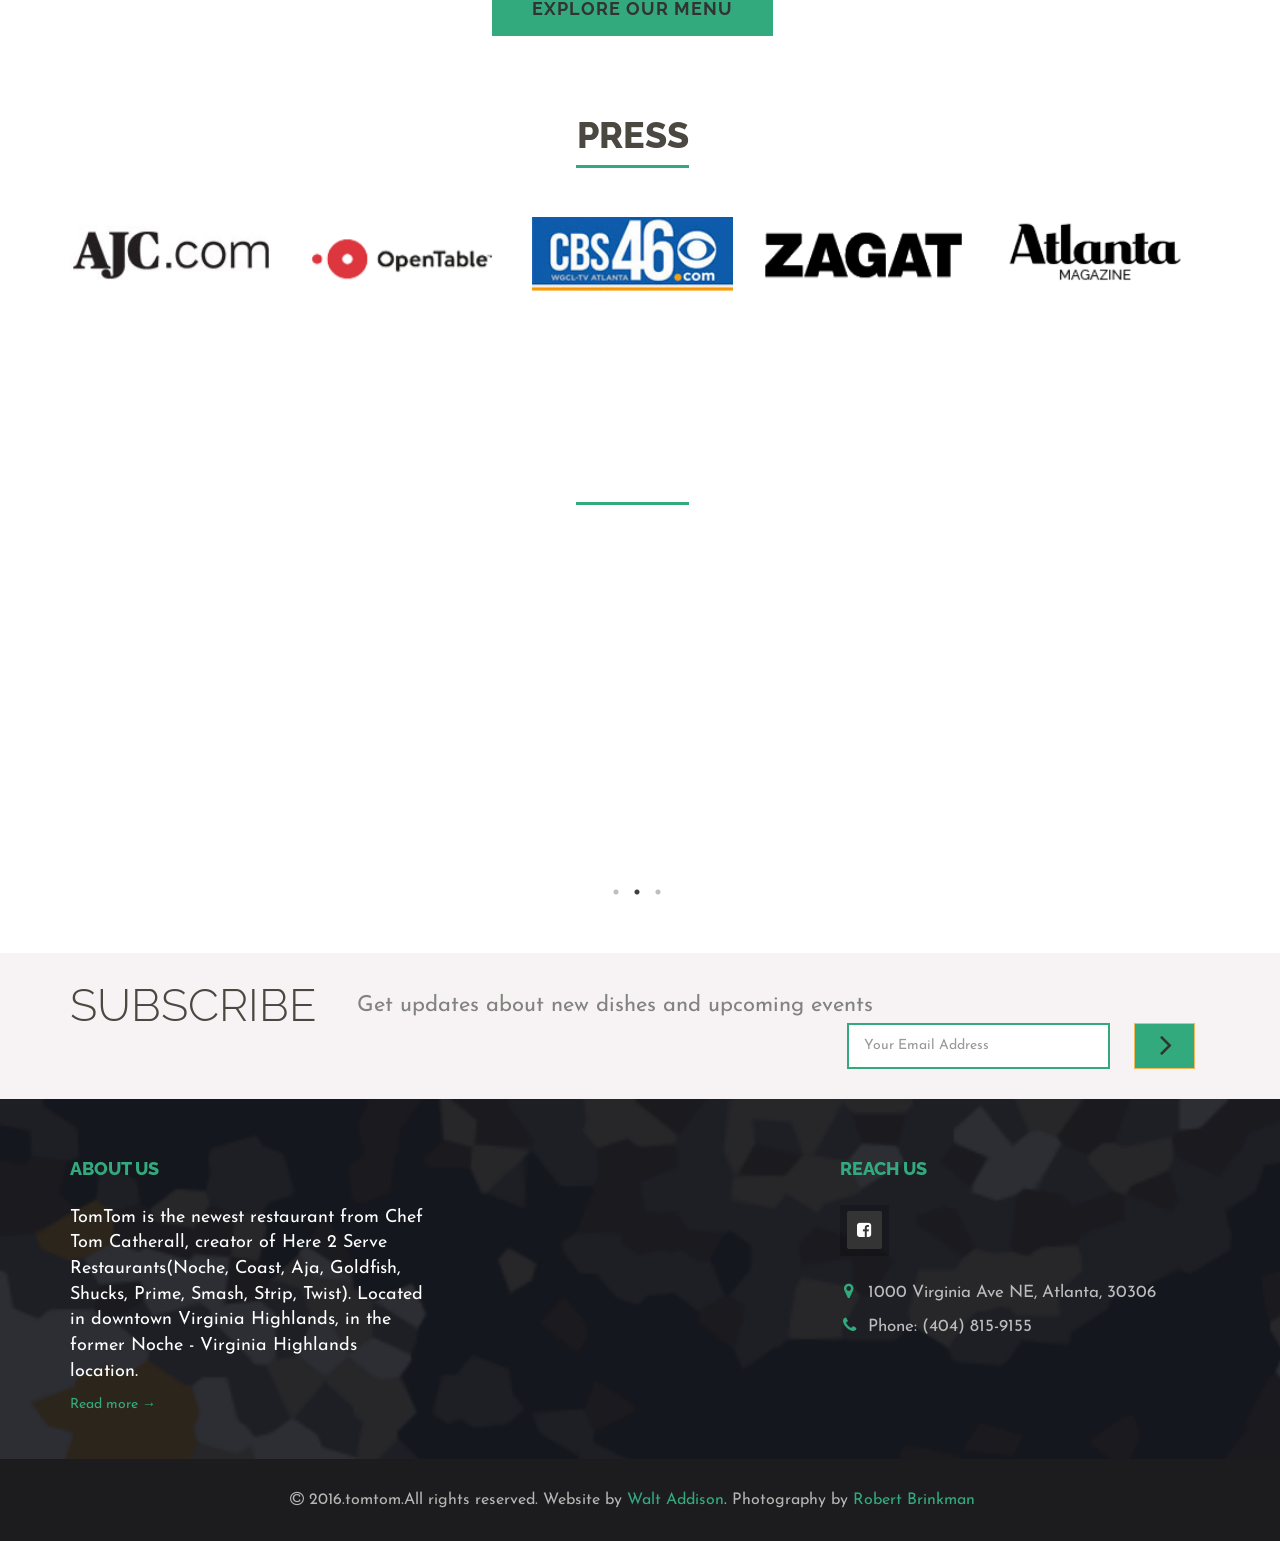
==== commit 57893f31: "read more" ====
--- a/index.html
+++ b/index.html
@@ -678,23 +678,16 @@
                         <div class="col-md-4 col-sm-12">
                             <h1>About us</h1>
                             <p>TomTom is the newest restaurant from Chef Tom Catherall, creator of Here 2 Serve Restaurants(Noche, Coast, Aja, Goldfish, Shucks, Prime, Smash, Strip, Twist). Located in downtown Virginia Highlands, in the former Noche - Virginia Highlands location.</p>
+                            <a href="./about.html">Read more &rarr;</a>
                            
                         </div>
                         <div class="col-md-4  col-sm-6">
-                            <h1>Recent post</h1>
+                          
                             <div class="footer-blog clearfix">
-                                <a href="./blog_right_sidebar.html">
-                                    <img src="img/thumb8.png" class="img-responsive footer-photo" alt="blog photos">
-                                    <p class="footer-blog-text">Hand picked ingredients for our best customers</p>
-                                    <p class="footer-blog-date">29 may 2015</p>
-                                </a>
+                             
                             </div>
                             <div class="footer-blog clearfix last">
-                                <a href="./blog_right_sidebar.html">
-                                    <img src="img/thumb9.png" class="img-responsive footer-photo" alt="blog photos">
-                                    <p class="footer-blog-text">Daily special foods that you will going to love</p>
-                                    <p class="footer-blog-date">29 may 2015</p>
-                                </a>
+                           
                             </div>
                         </div>
 
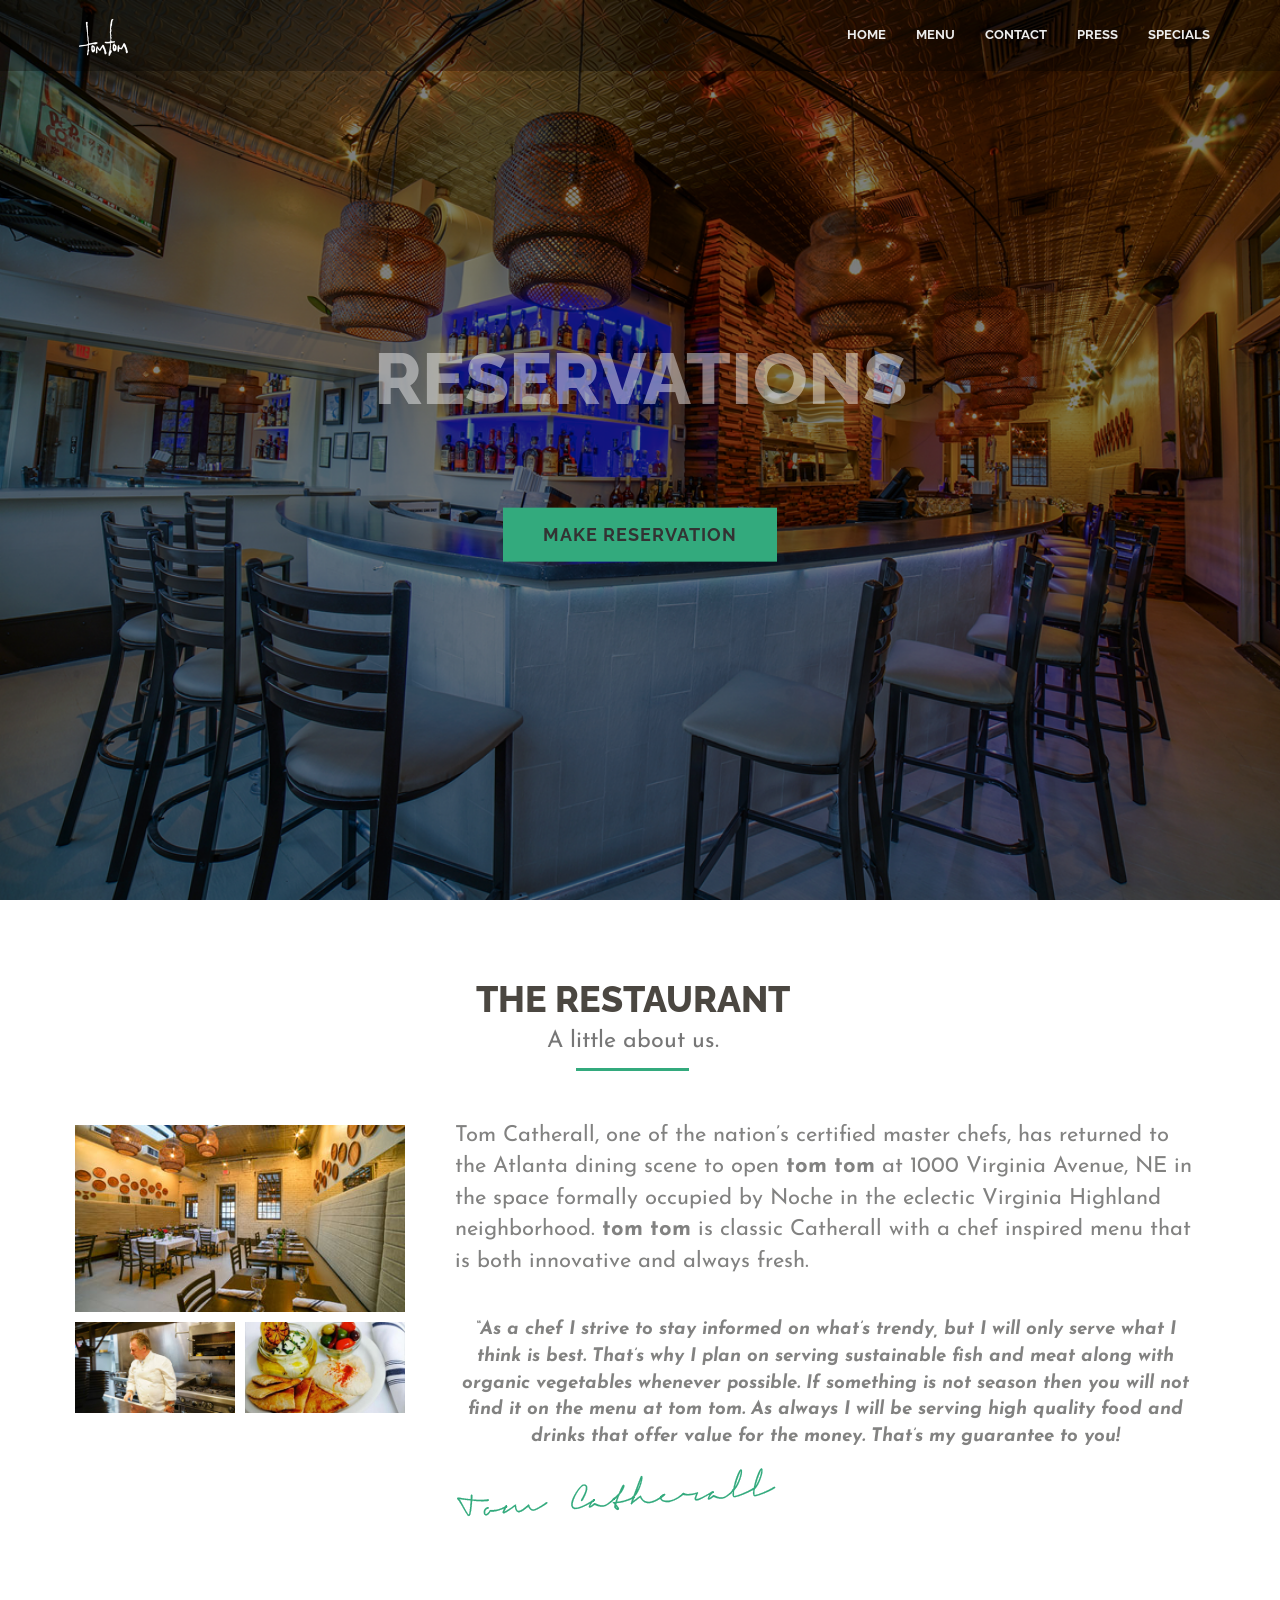
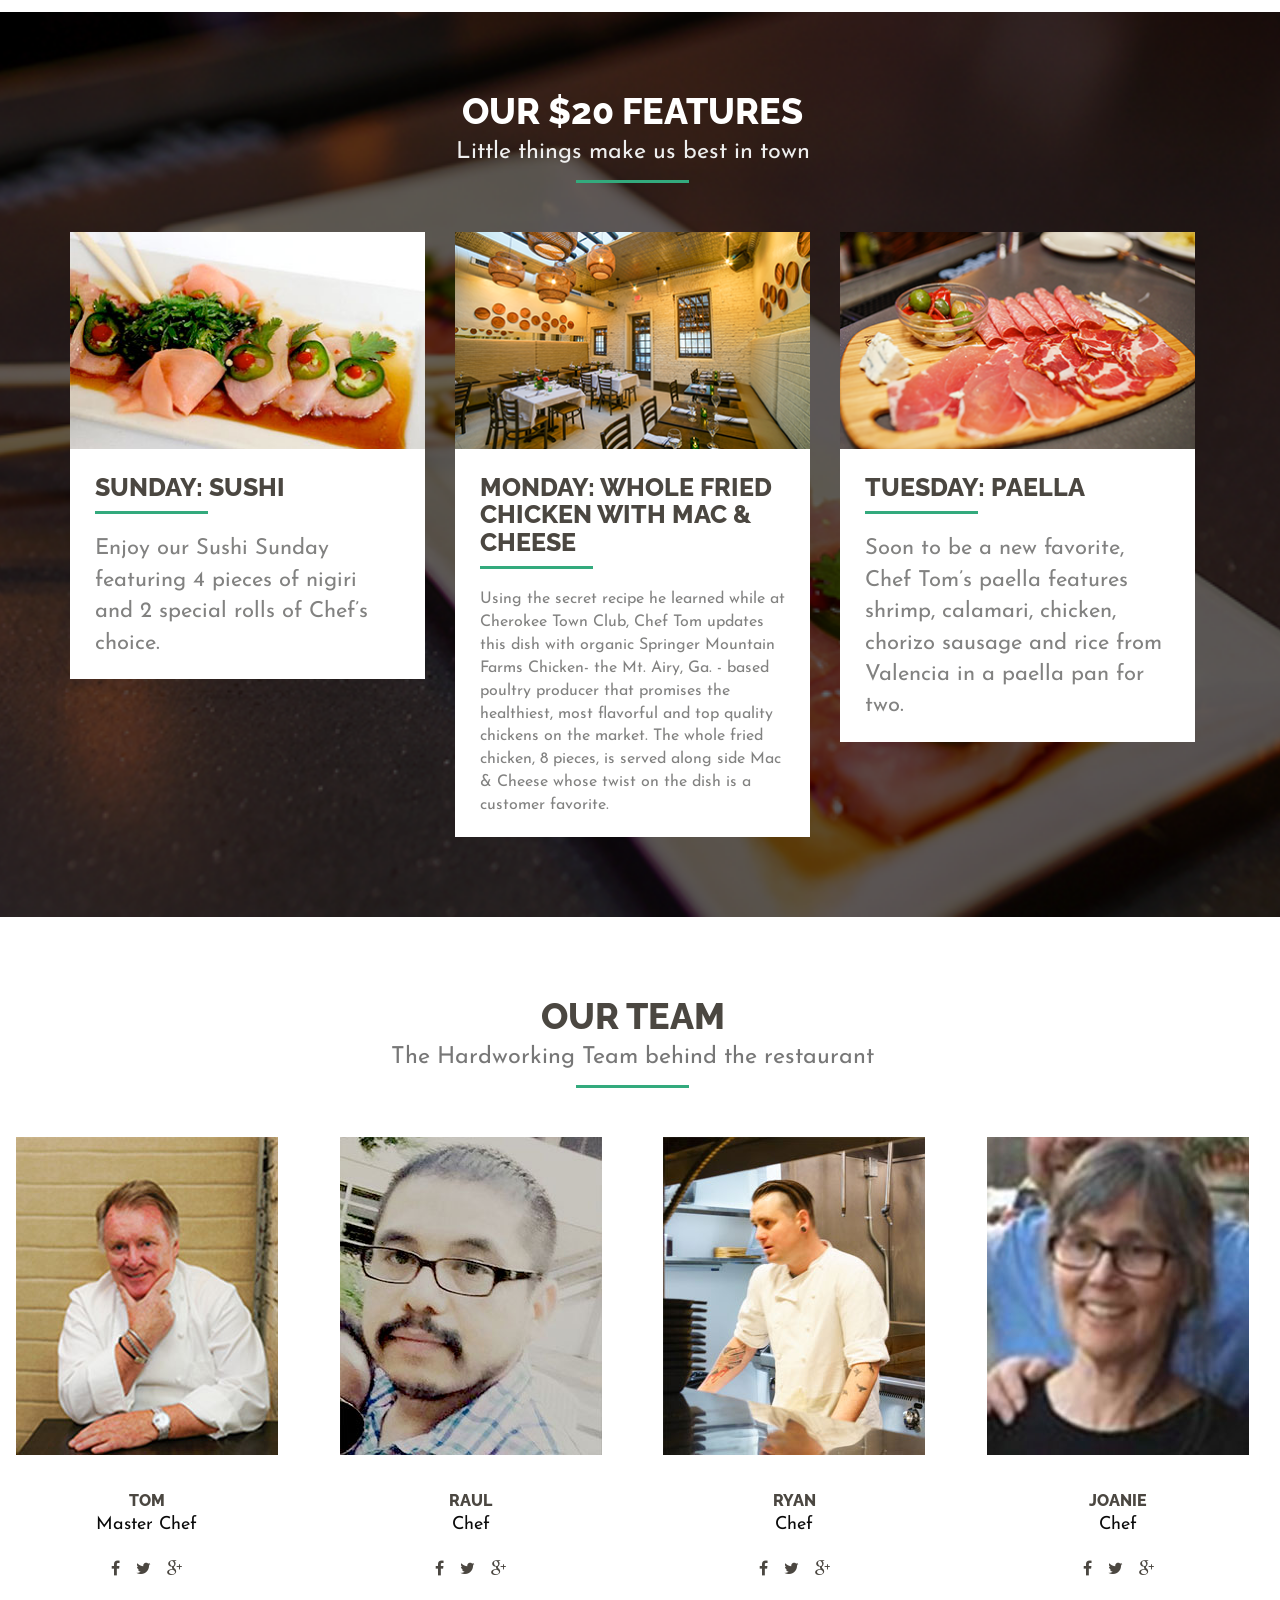
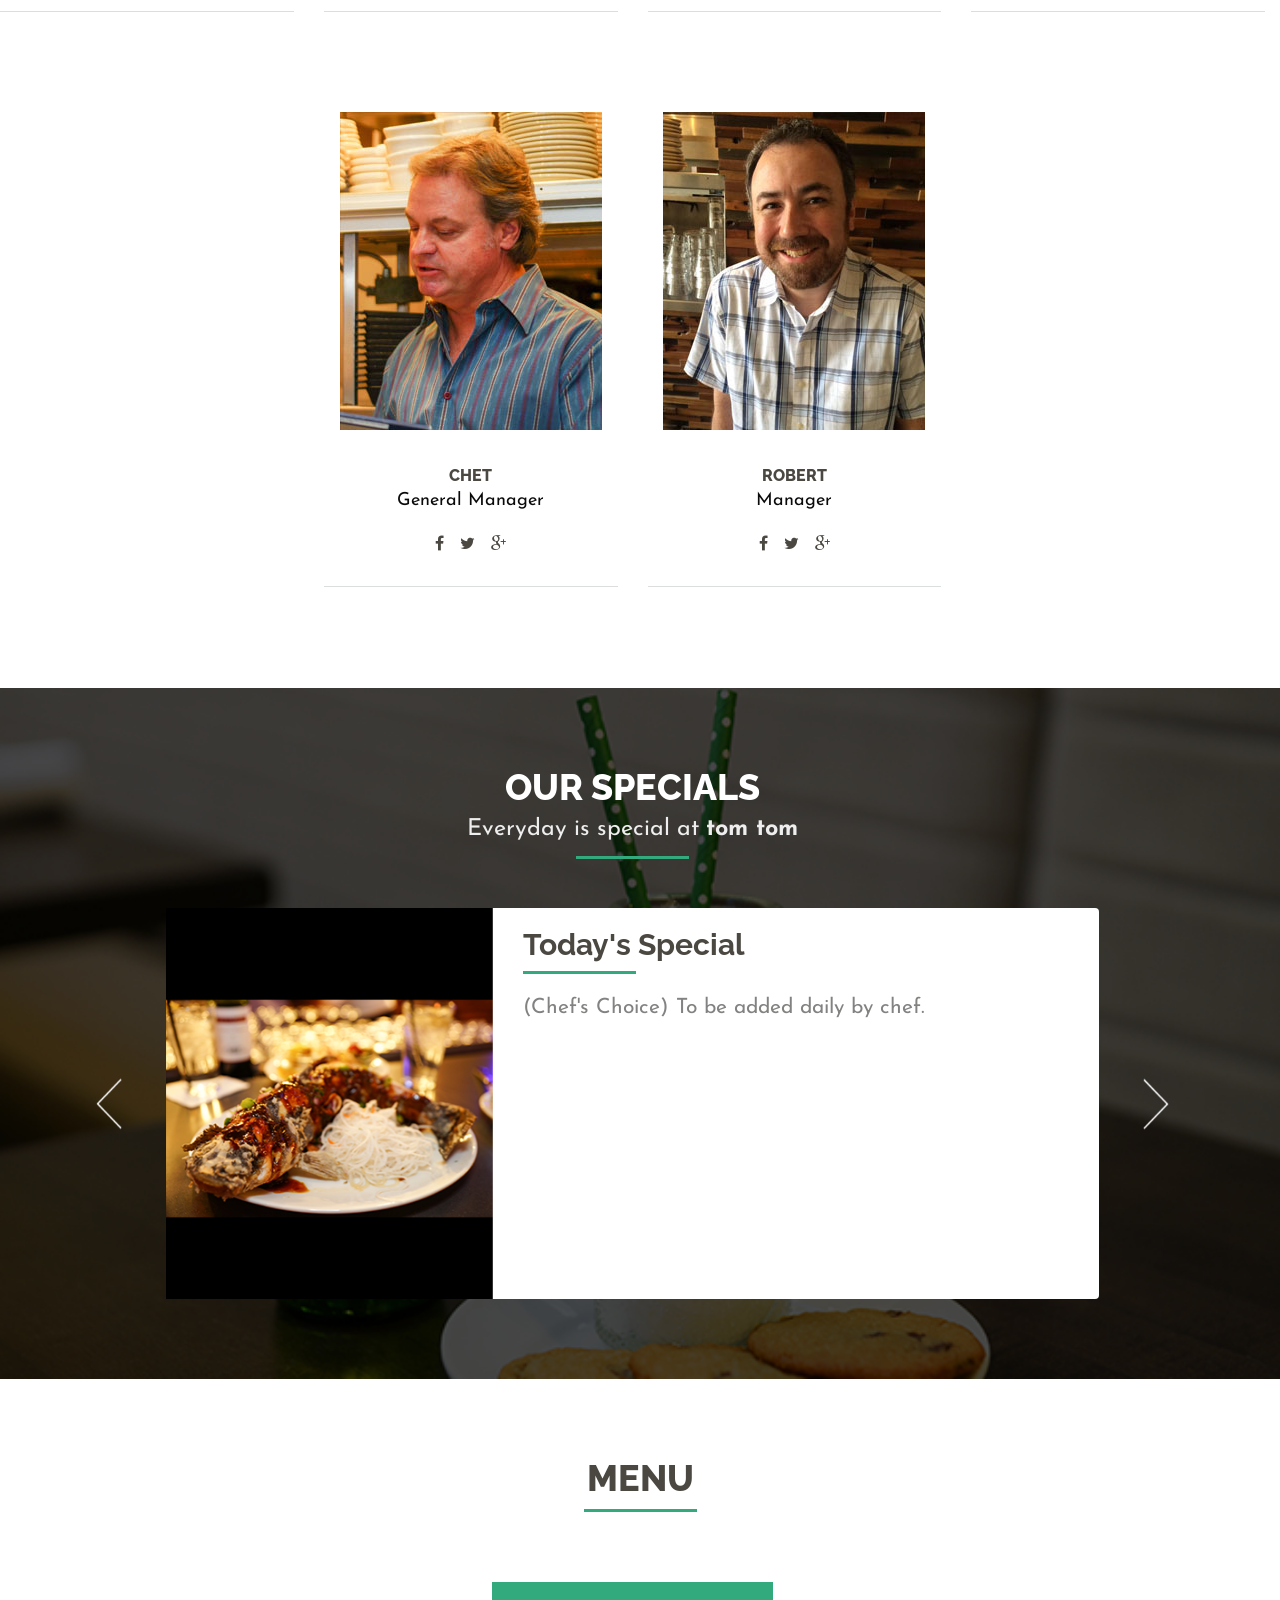
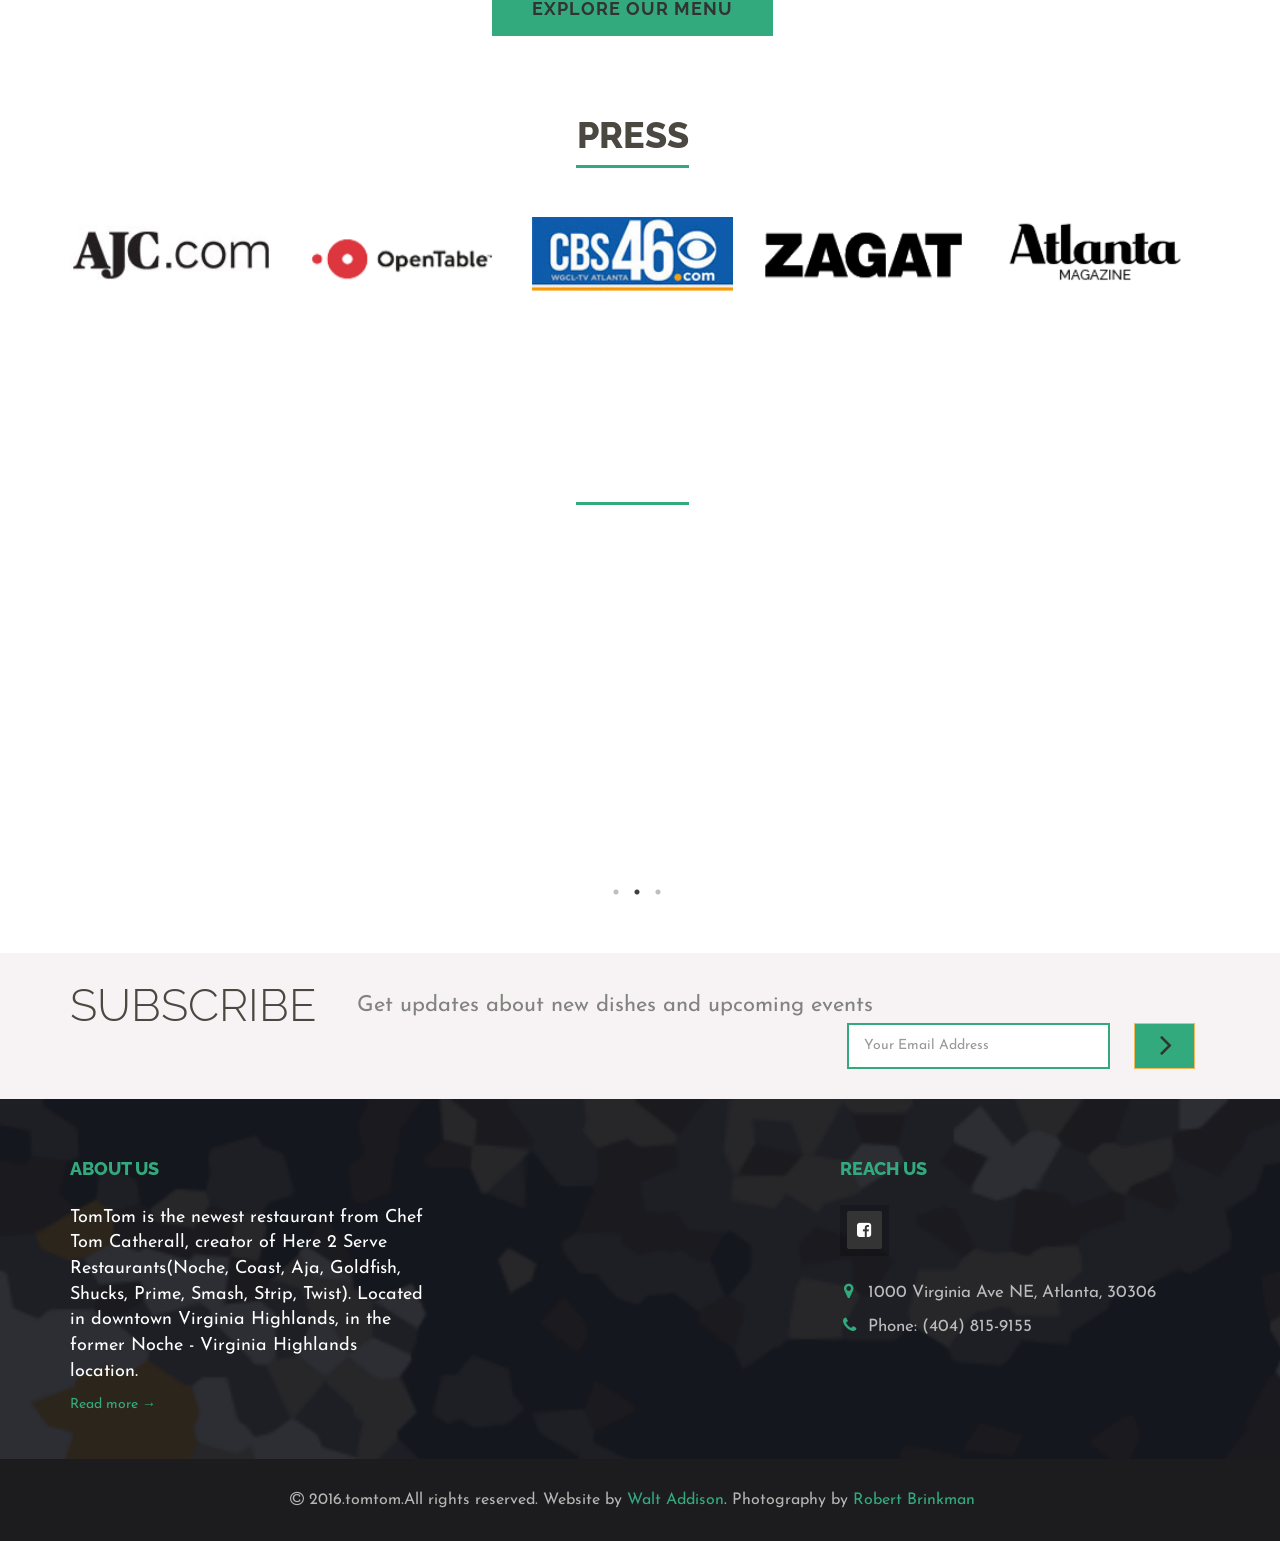
==== commit 21a9b2c0: "pic" ====
--- a/index.html
+++ b/index.html
@@ -438,7 +438,7 @@
                                     </li>
                                     <li>
                                         <div class="slider-img">
-                                            <img src="img/thumb4.png" alt="" />
+                                            <img src="img/thumb10.png" alt="sweet treats" />
                                         </div>
                                         <div class="slider-content">
                                             <div class="page-header">
--- a/css/main.css
+++ b/css/main.css
@@ -1292,6 +1292,7 @@
 
 .menu {
     padding-bottom: 30px;
+    background-color: "ivory;"
 }
 
 .space60 {
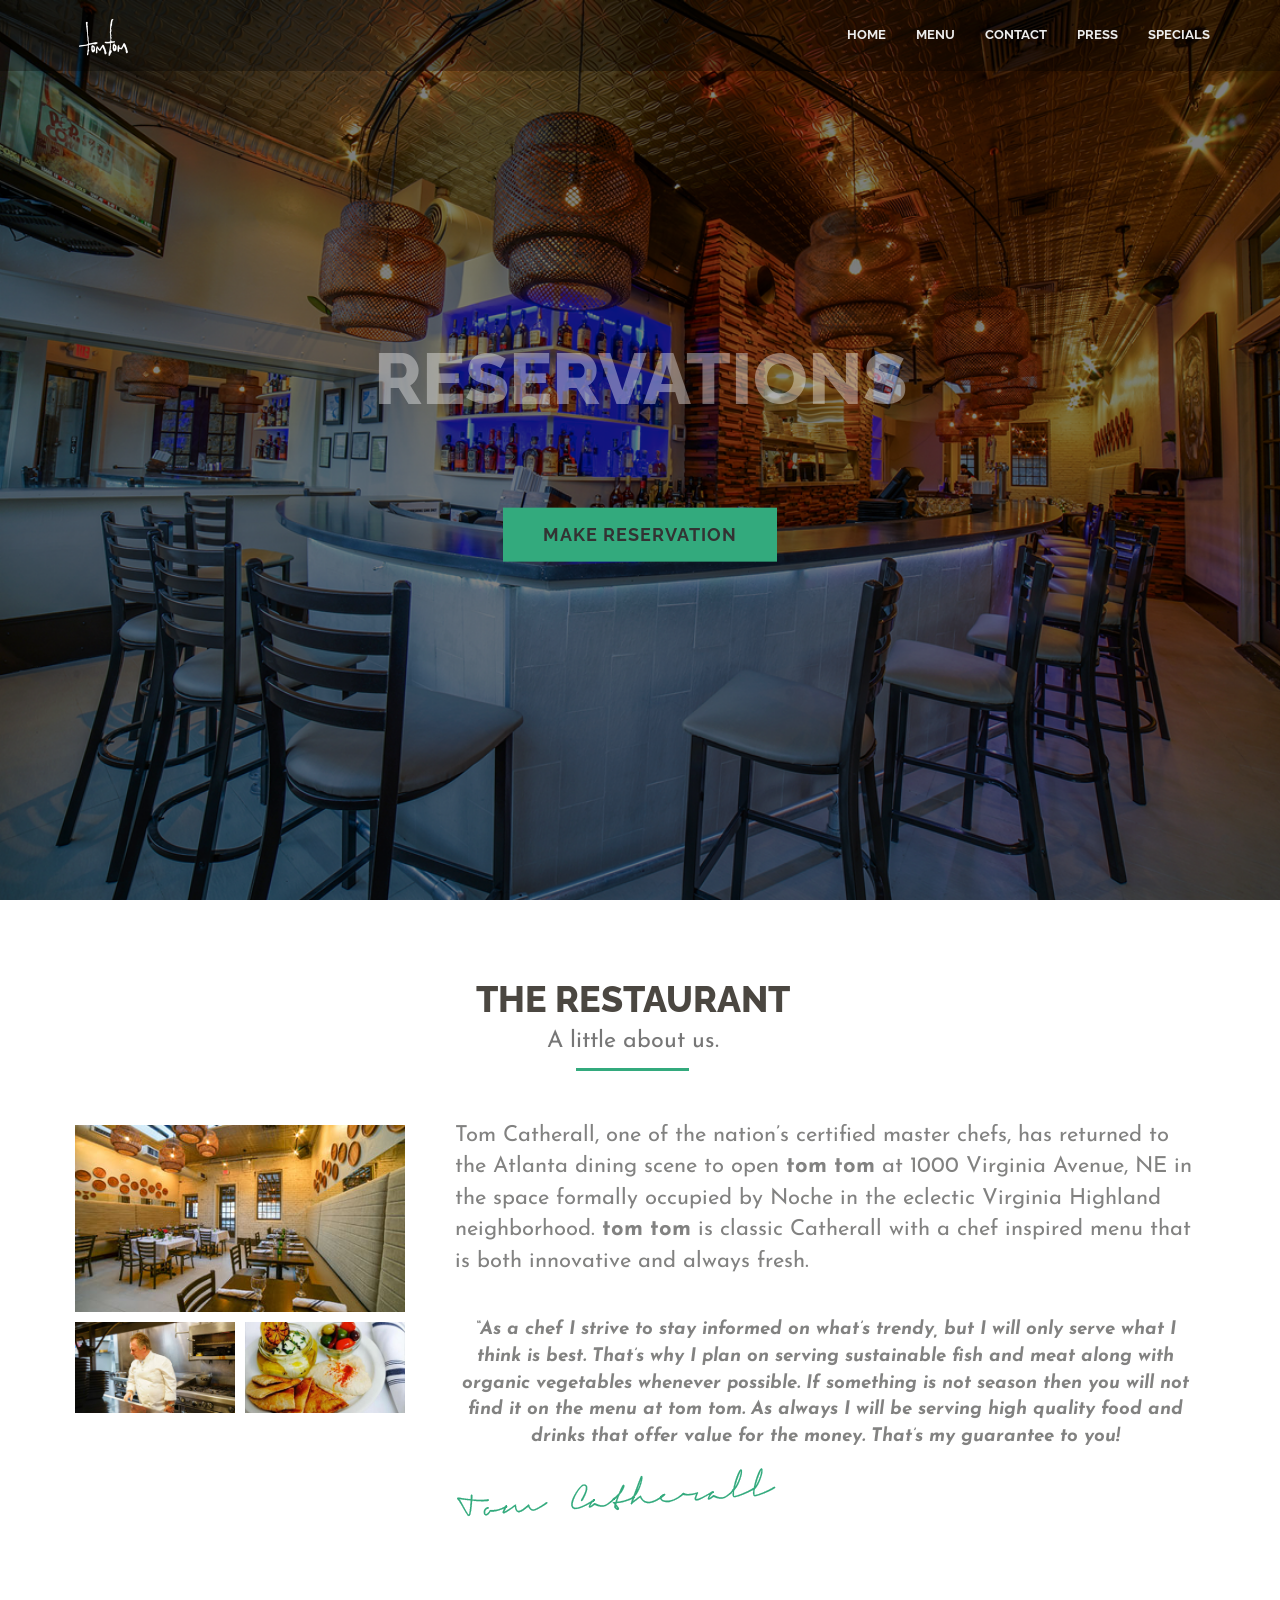
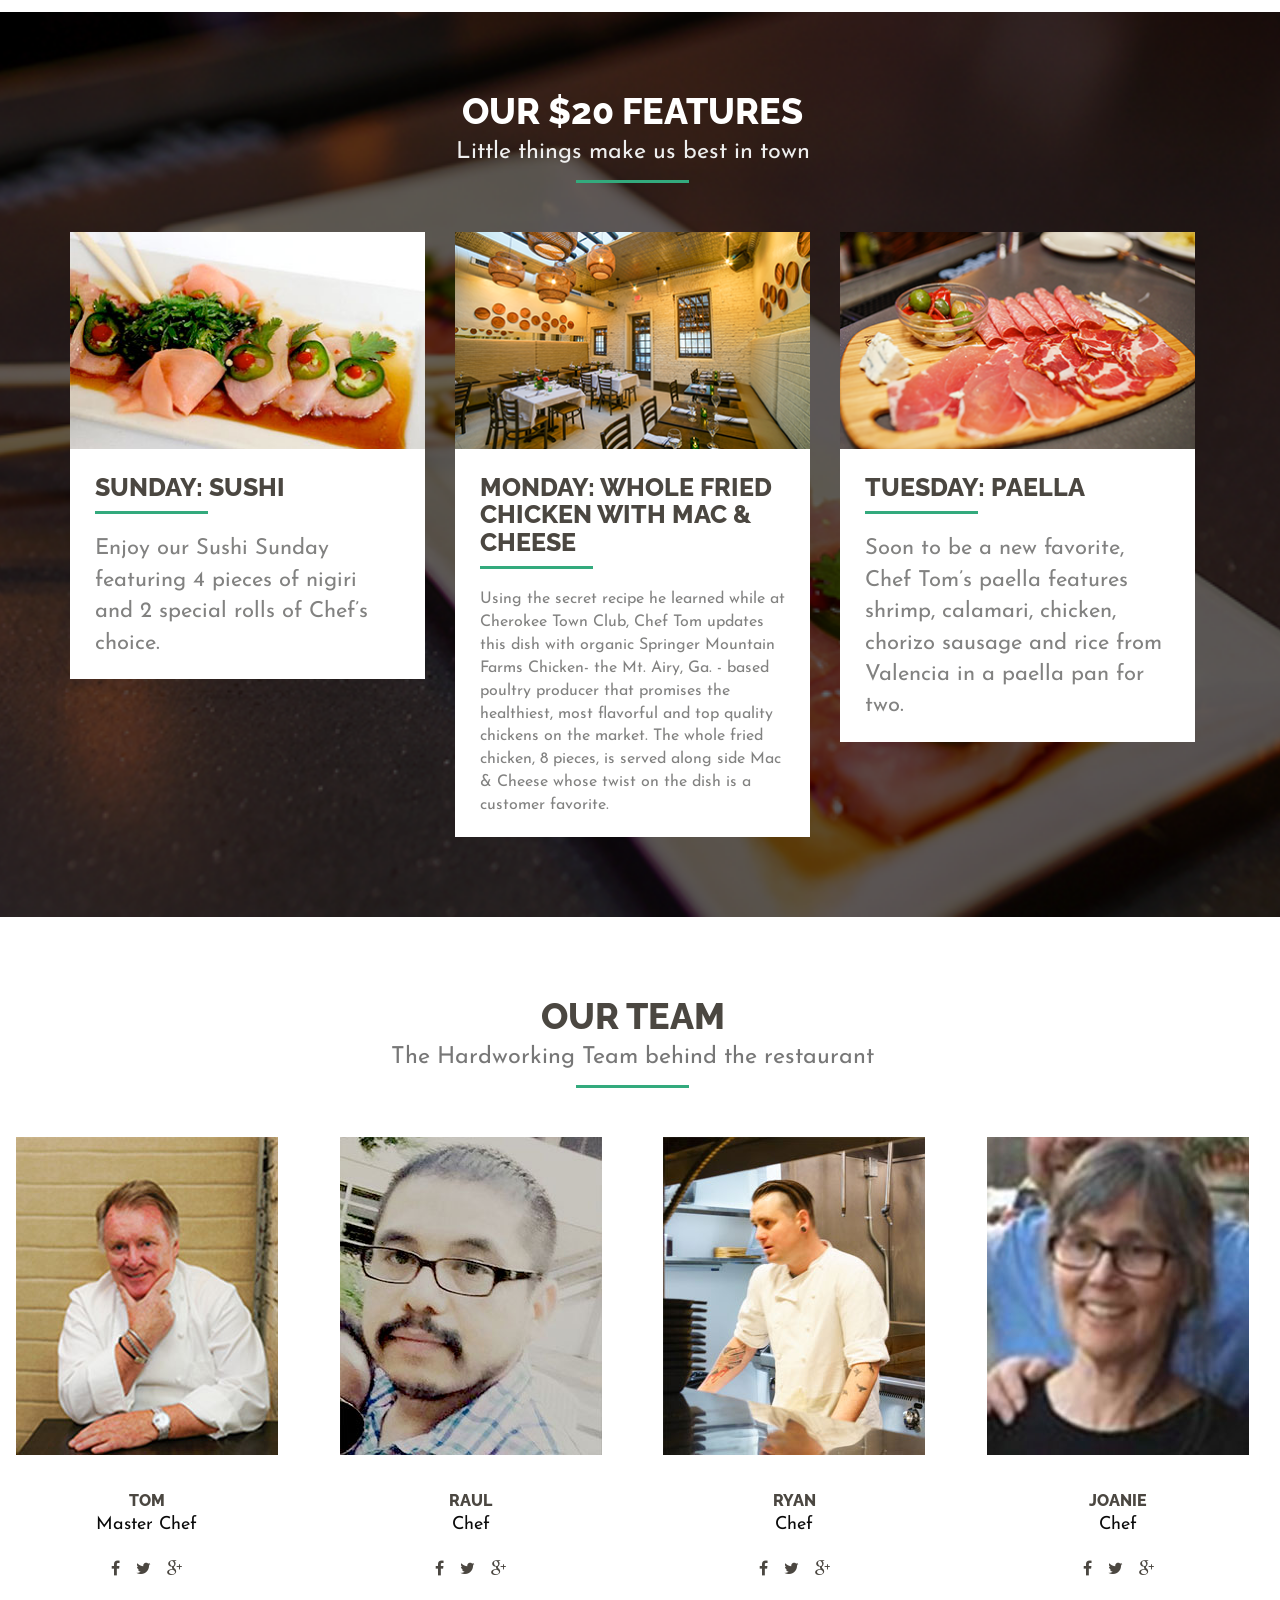
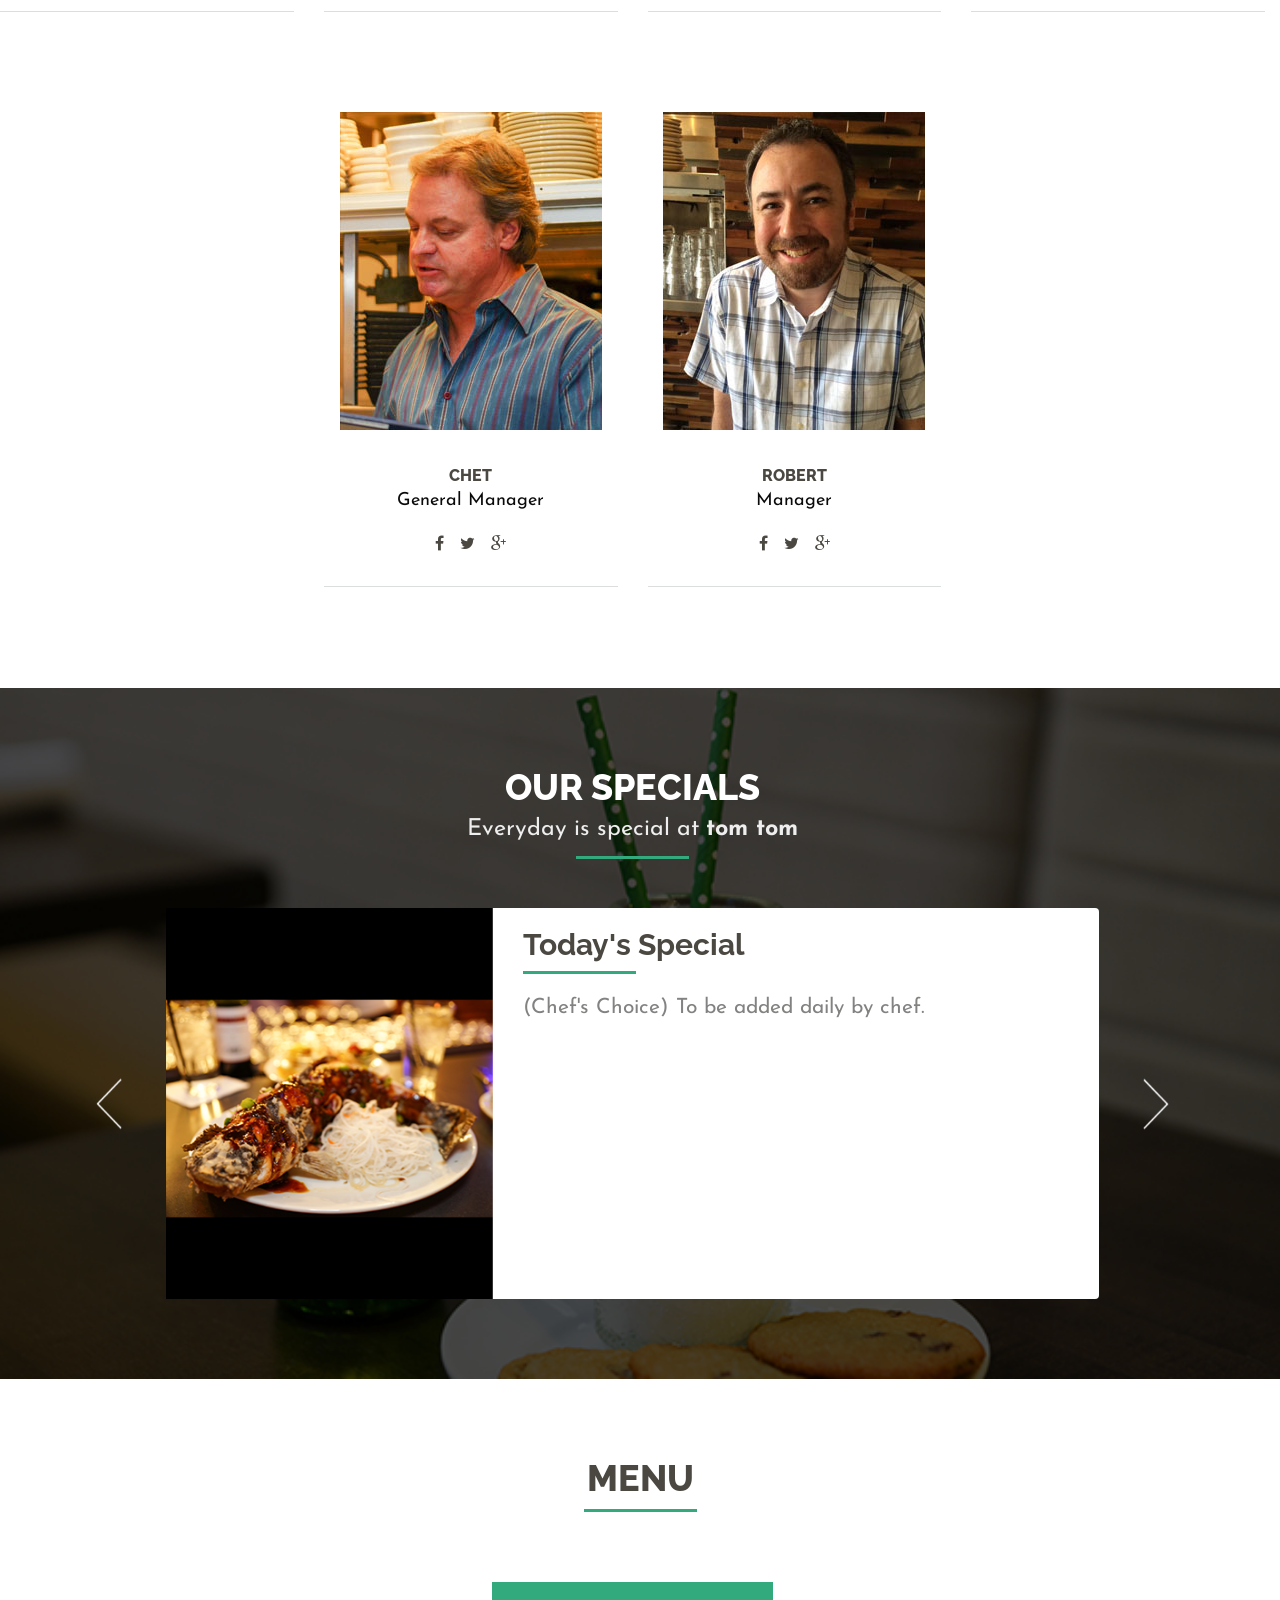
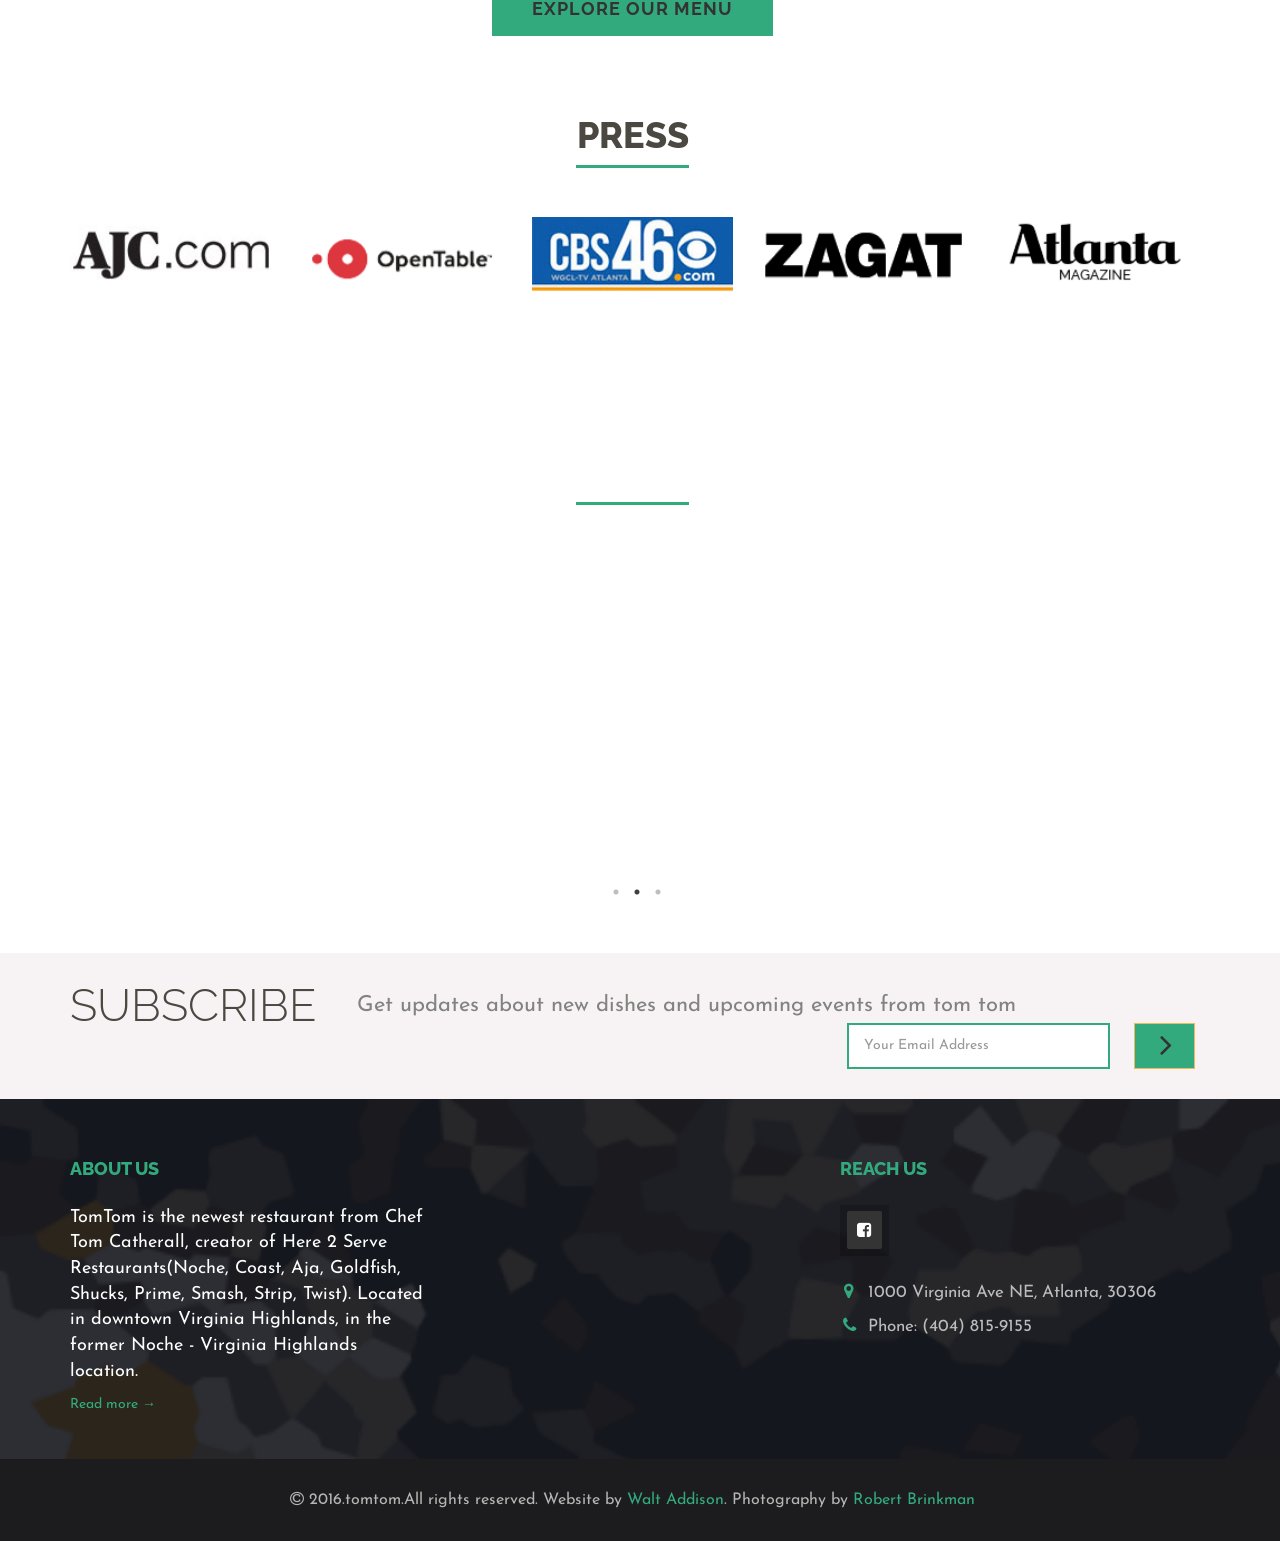
==== commit db624770: "subscribe copy change" ====
--- a/index.html
+++ b/index.html
@@ -657,7 +657,7 @@
                     <div class="row">
                         <div class="col-md-12">
                             <h1>Subscribe</h1>
-                            <p>Get updates about new dishes and upcoming events</p>
+                            <p>Get updates about new dishes and upcoming events from tom tom</p>
                             <form class="form-inline" action="php/subscribe.php" id="invite" method="POST">
                                 <div class="form-group">
                                     <input class="e-mail form-control" name="email" id="address" type="email" placeholder="Your Email Address" required>
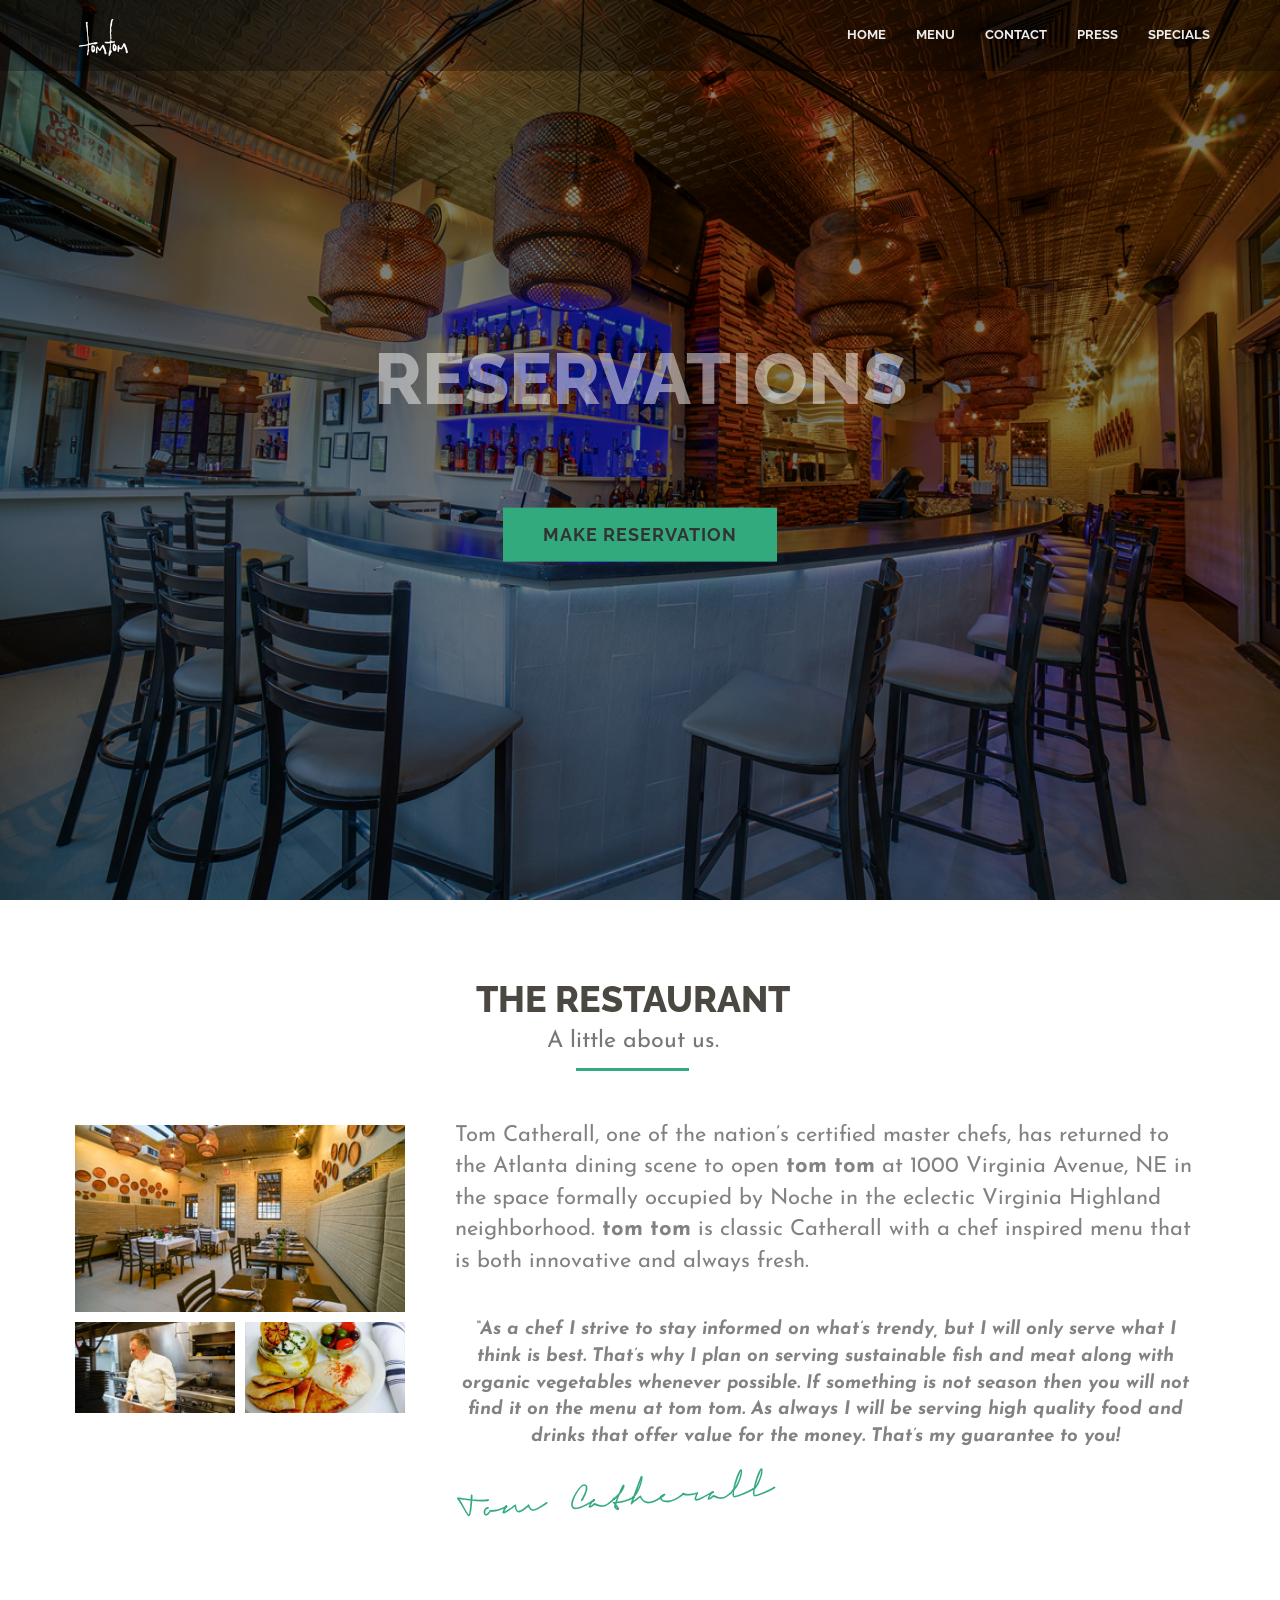
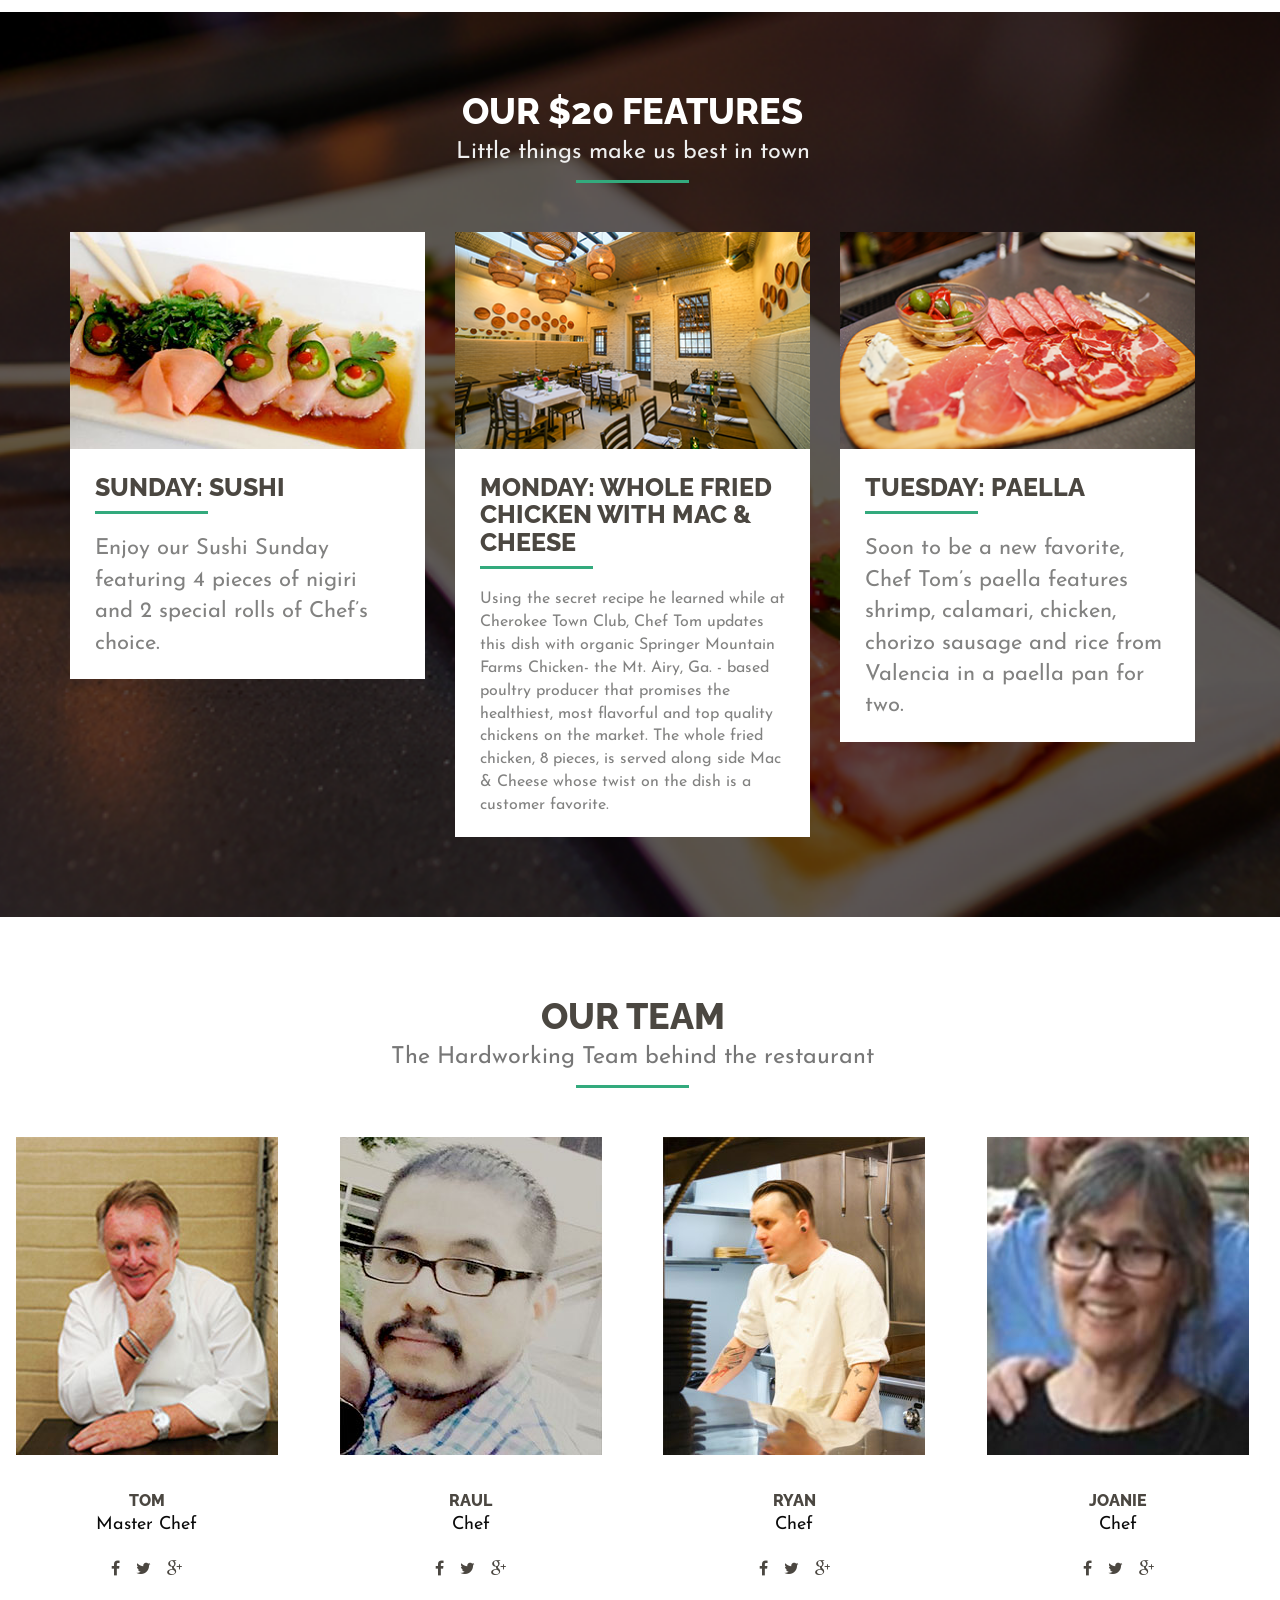
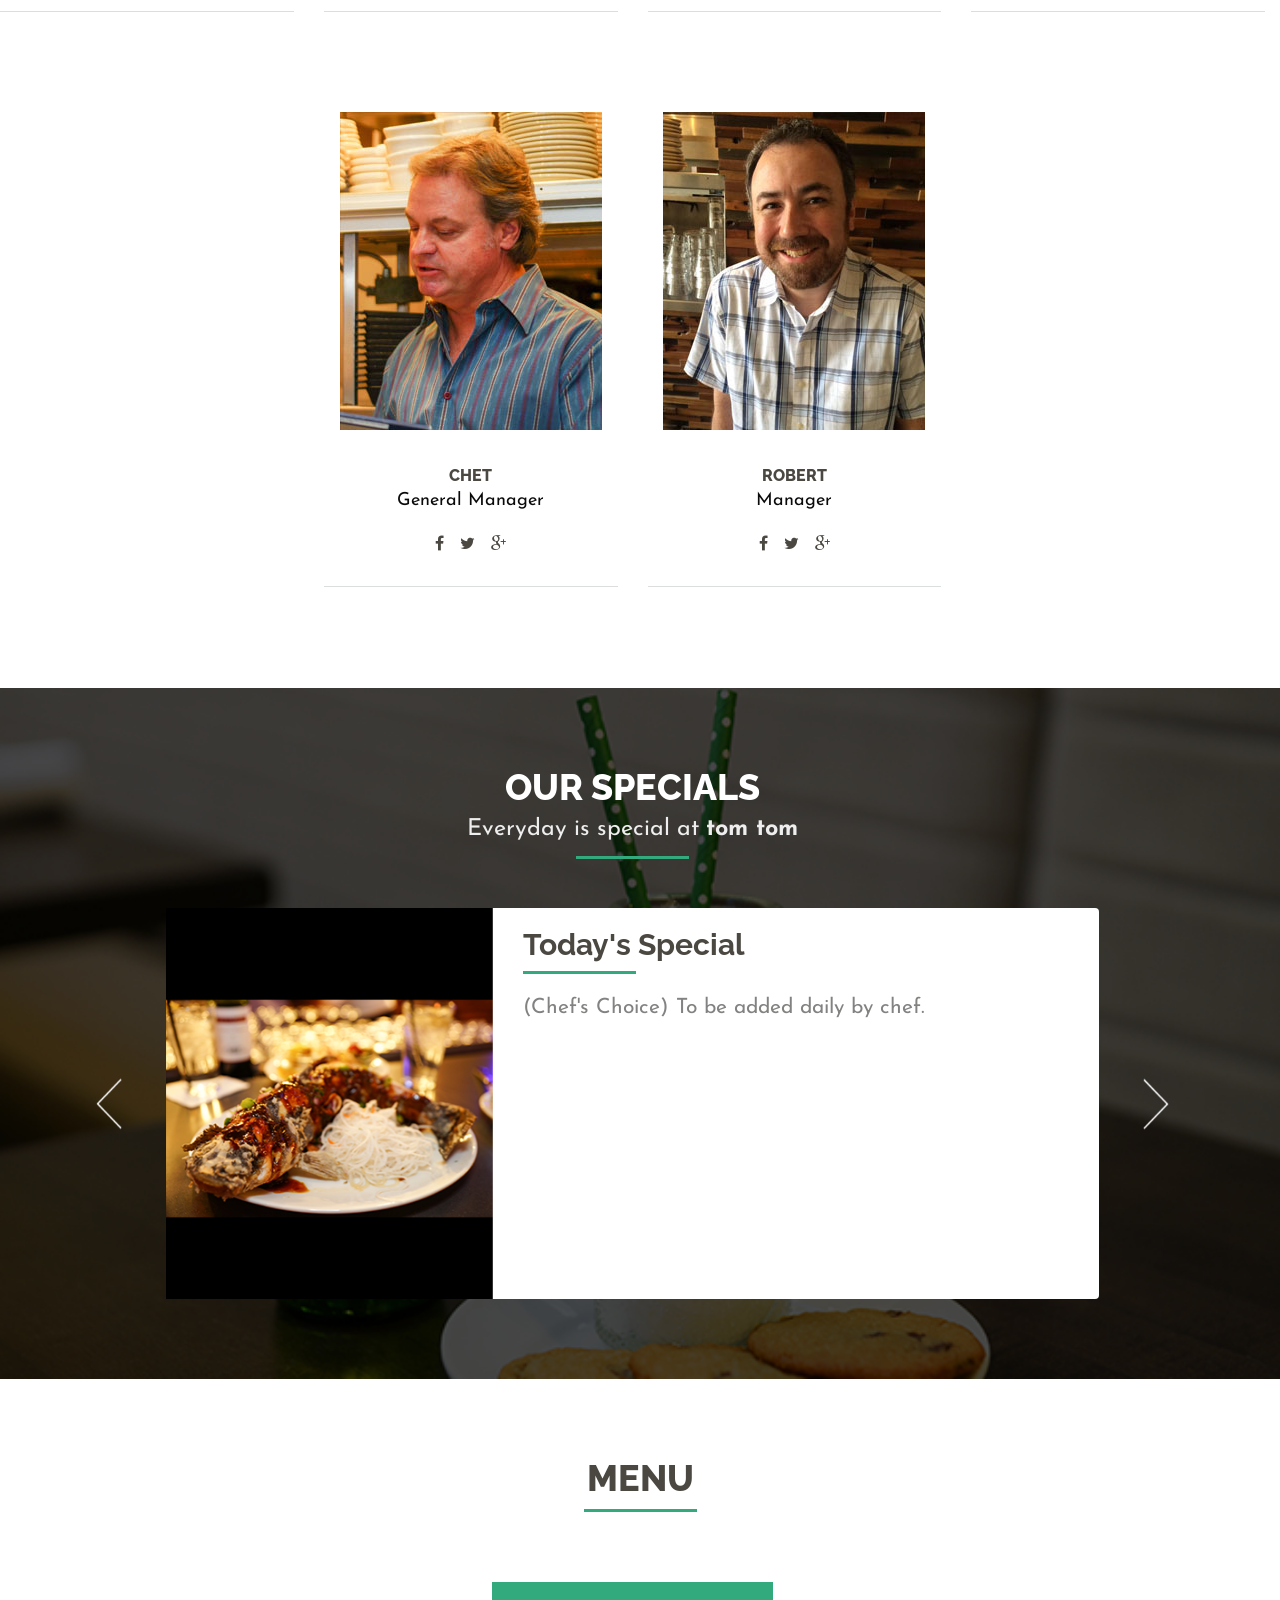
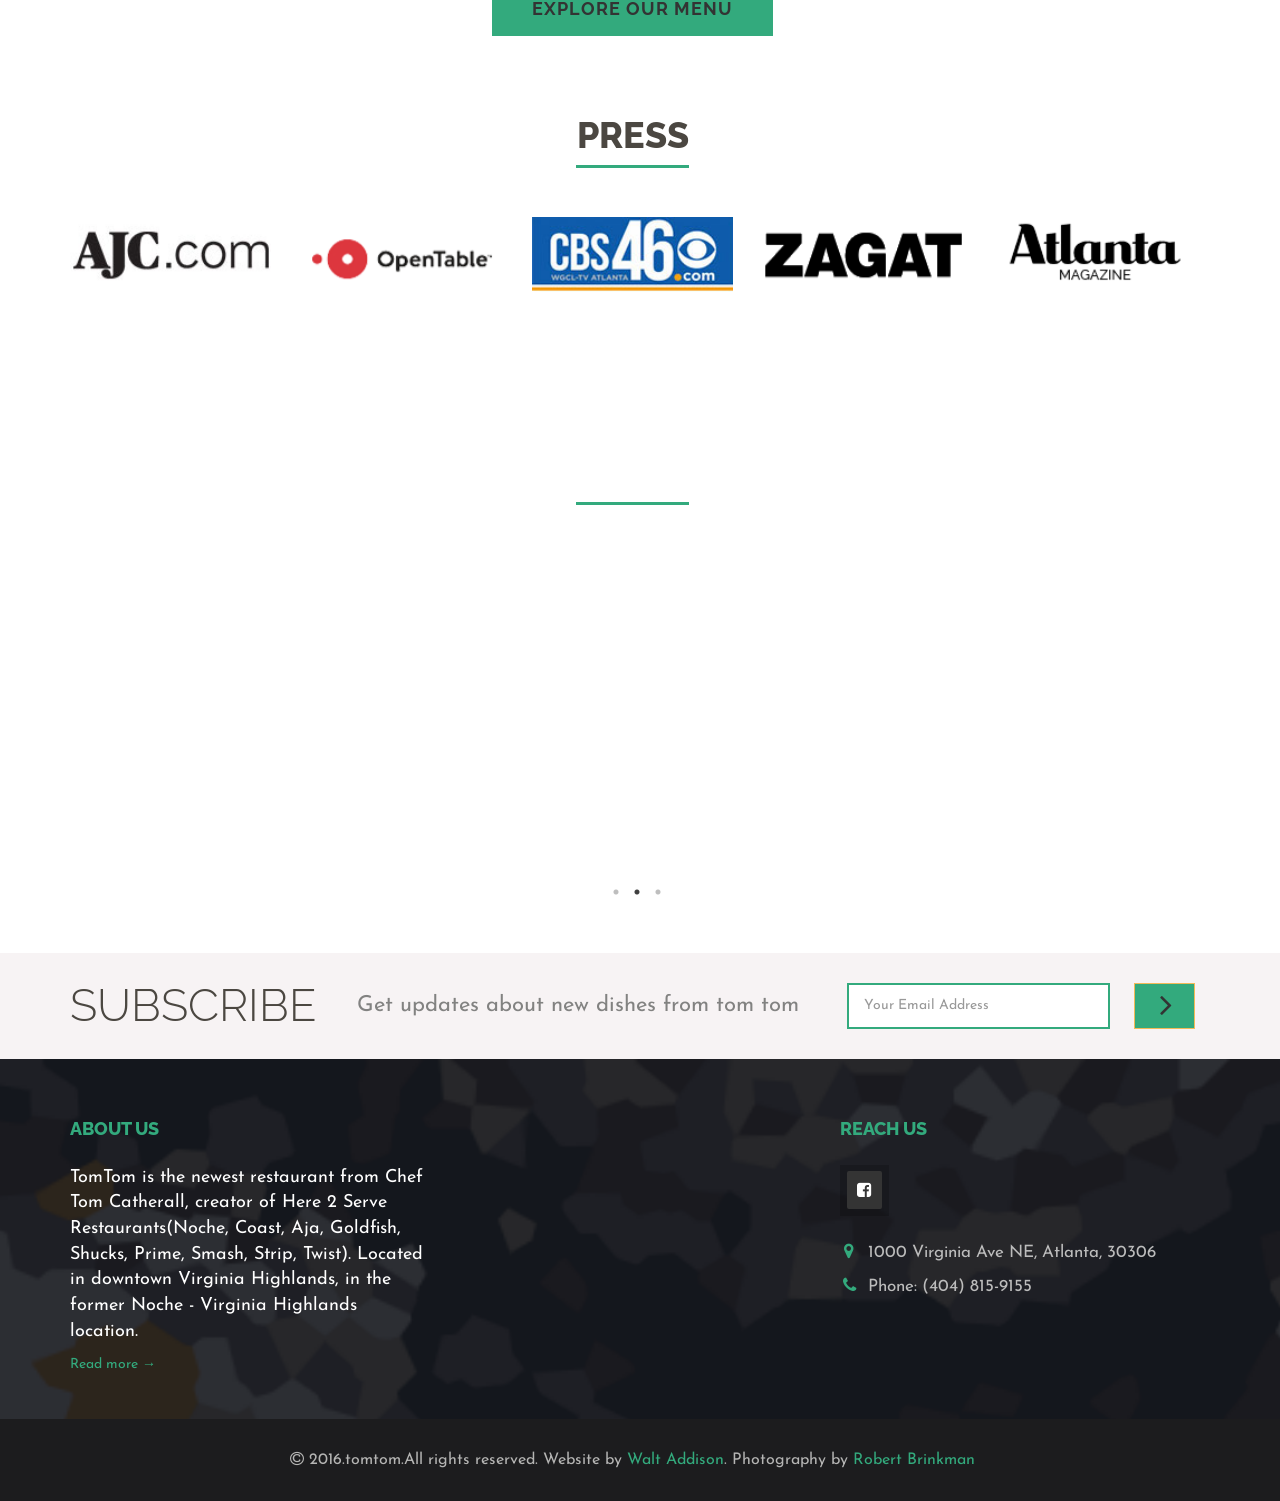
==== commit fbb17be5: "copy" ====
--- a/index.html
+++ b/index.html
@@ -657,7 +657,7 @@
                     <div class="row">
                         <div class="col-md-12">
                             <h1>Subscribe</h1>
-                            <p>Get updates about new dishes and upcoming events from tom tom</p>
+                            <p>Get updates about new dishes from tom tom</p>
                             <form class="form-inline" action="php/subscribe.php" id="invite" method="POST">
                                 <div class="form-group">
                                     <input class="e-mail form-control" name="email" id="address" type="email" placeholder="Your Email Address" required>
